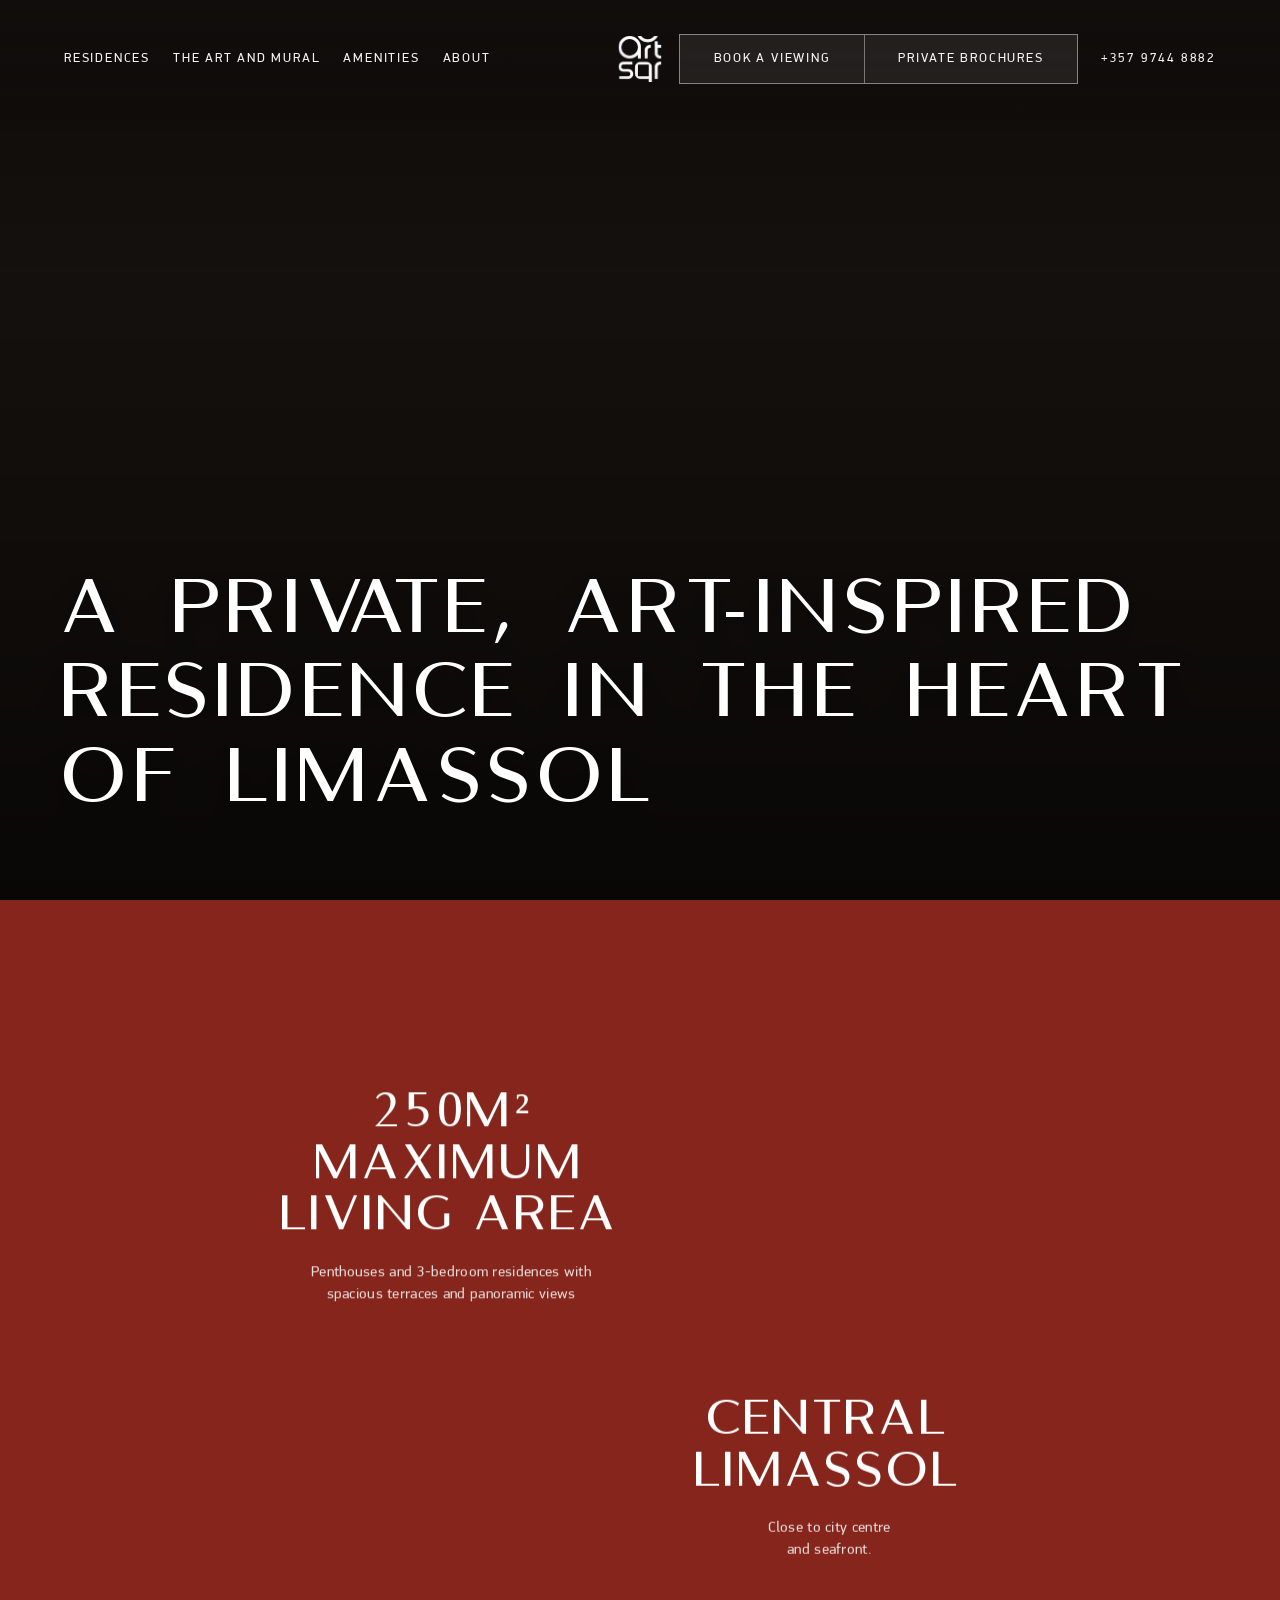
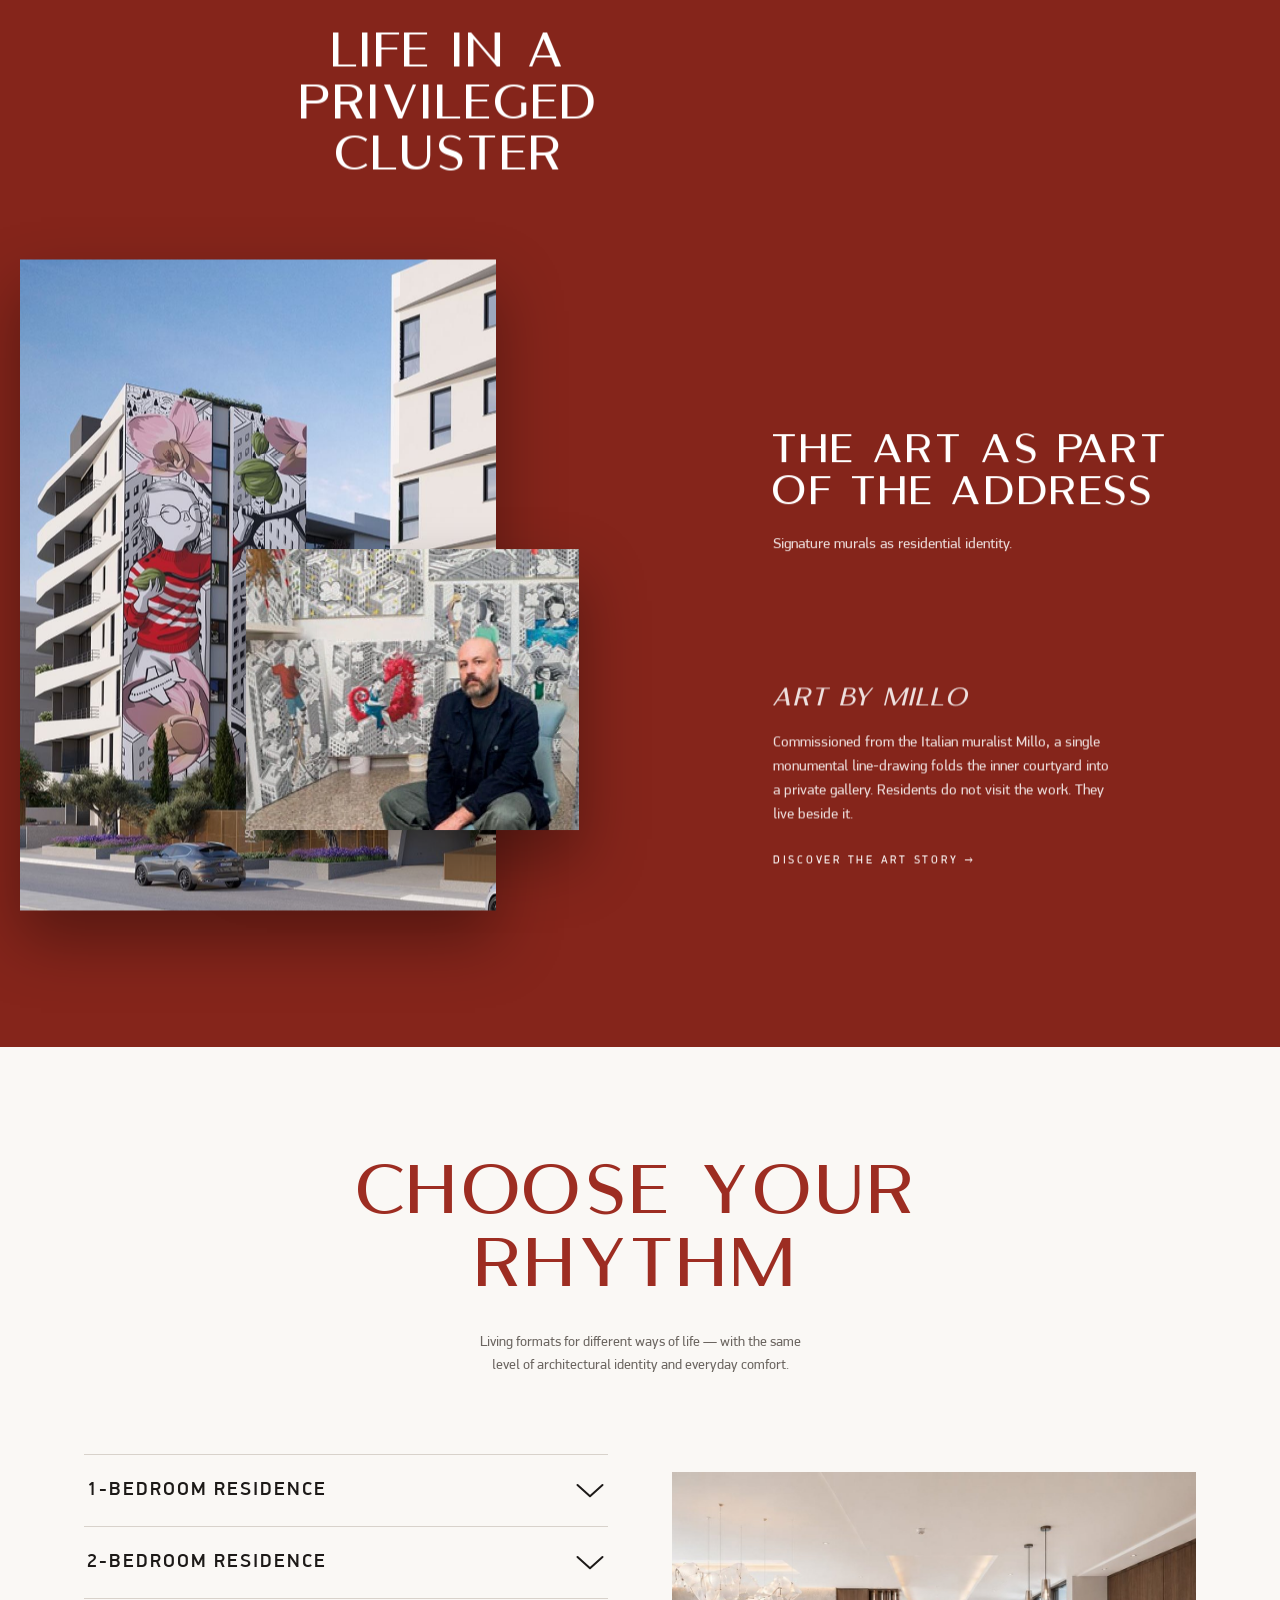
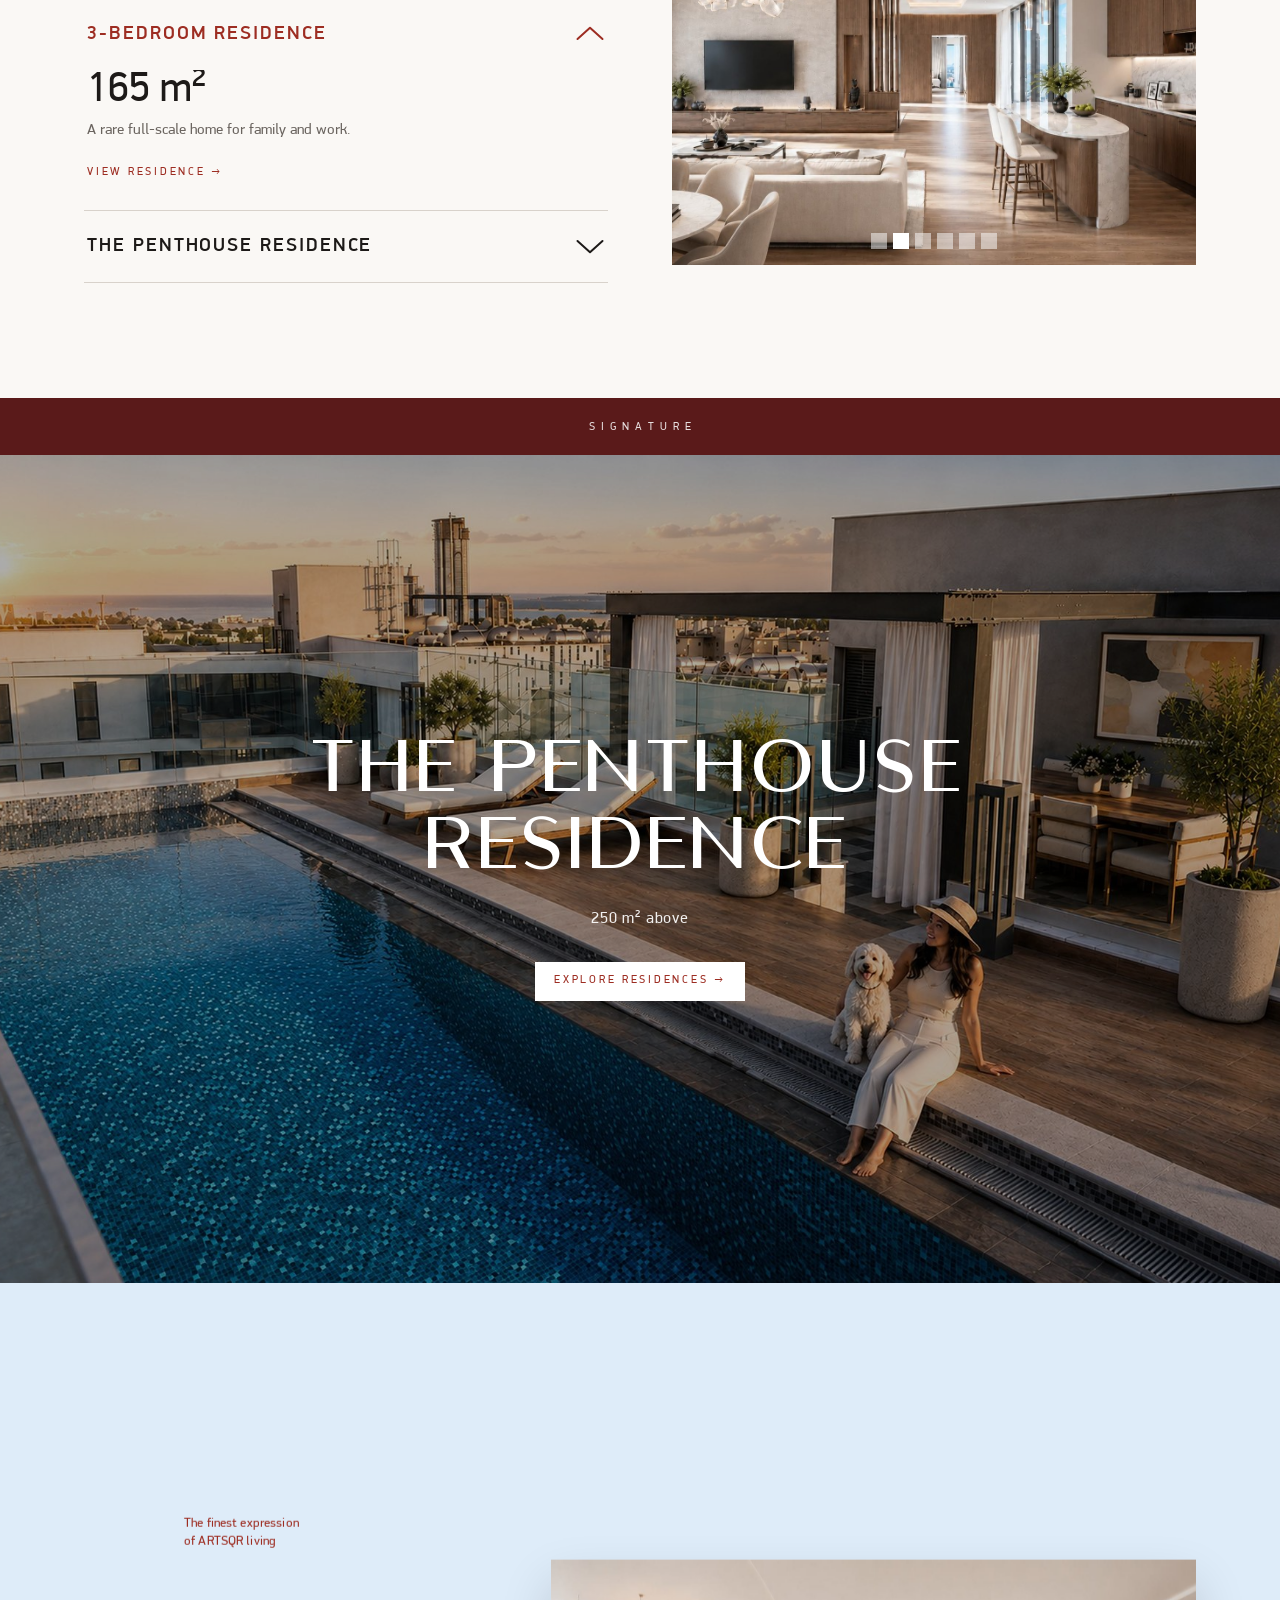
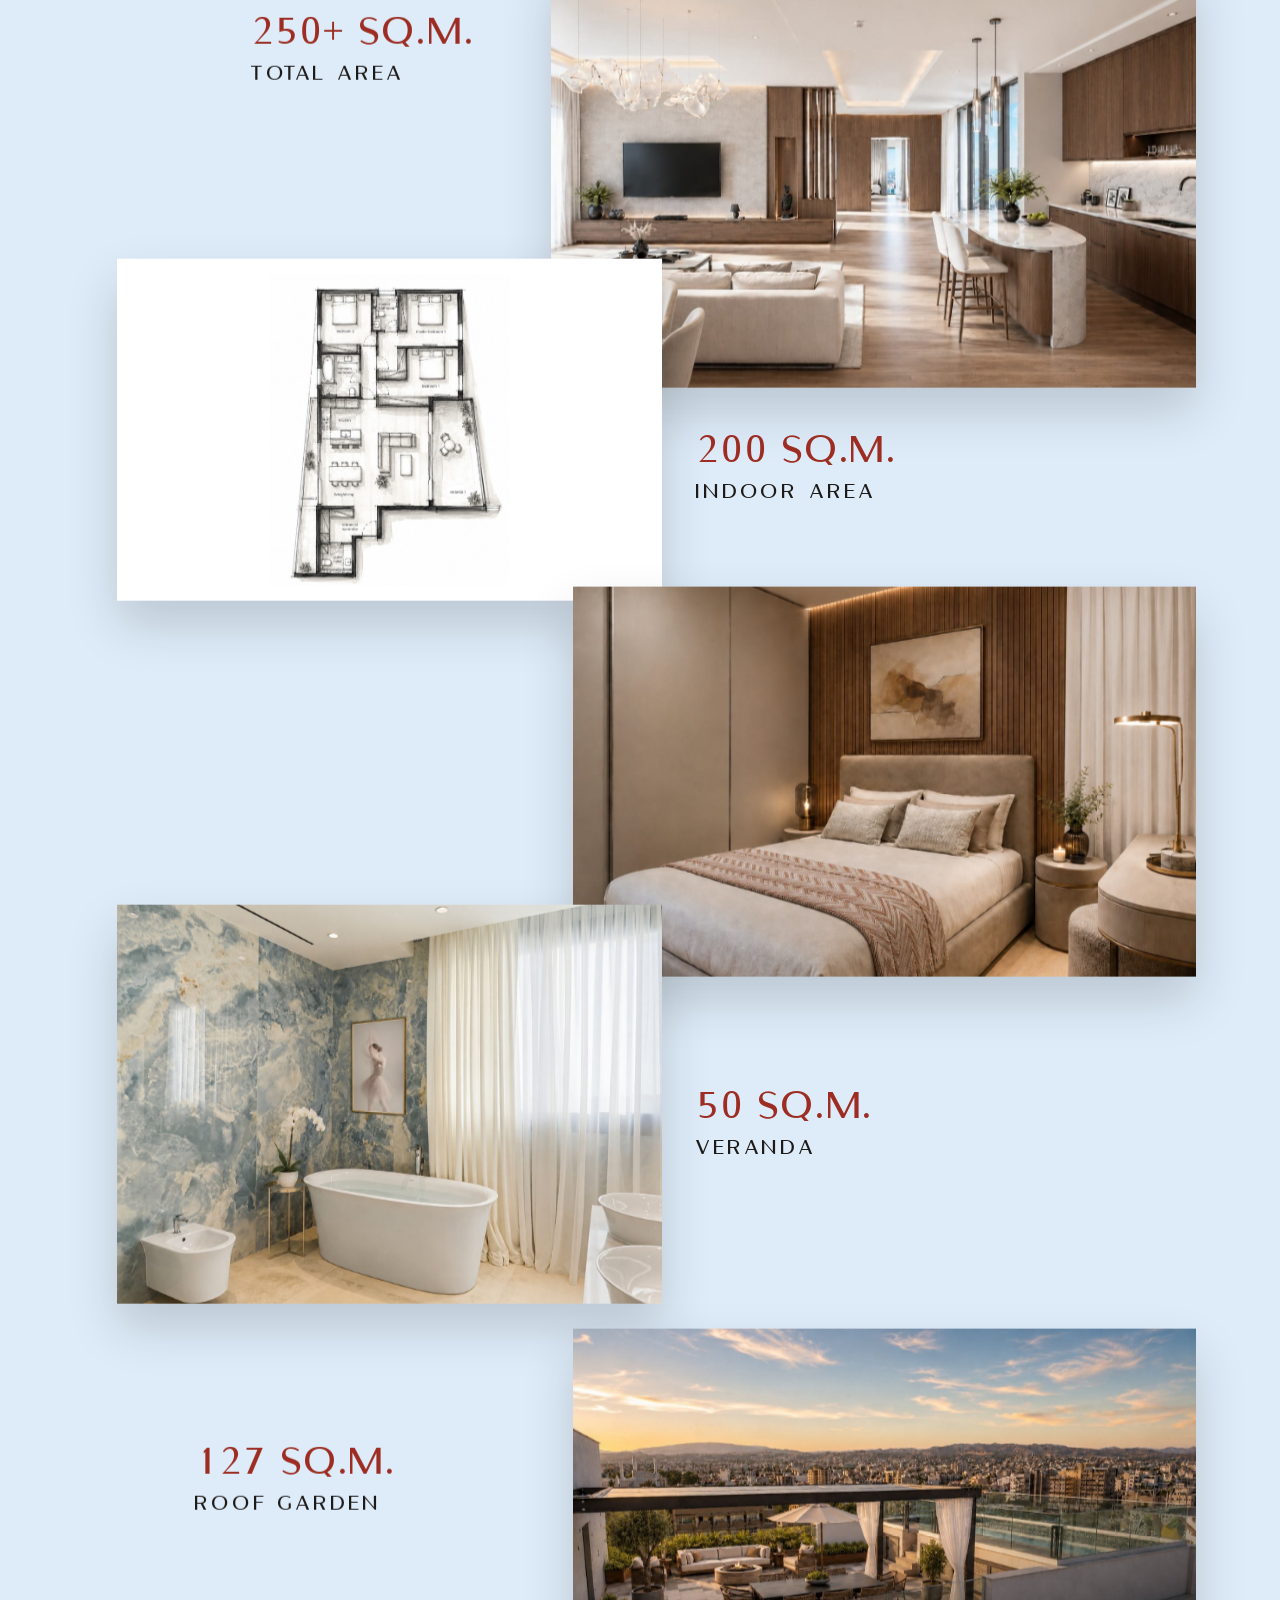
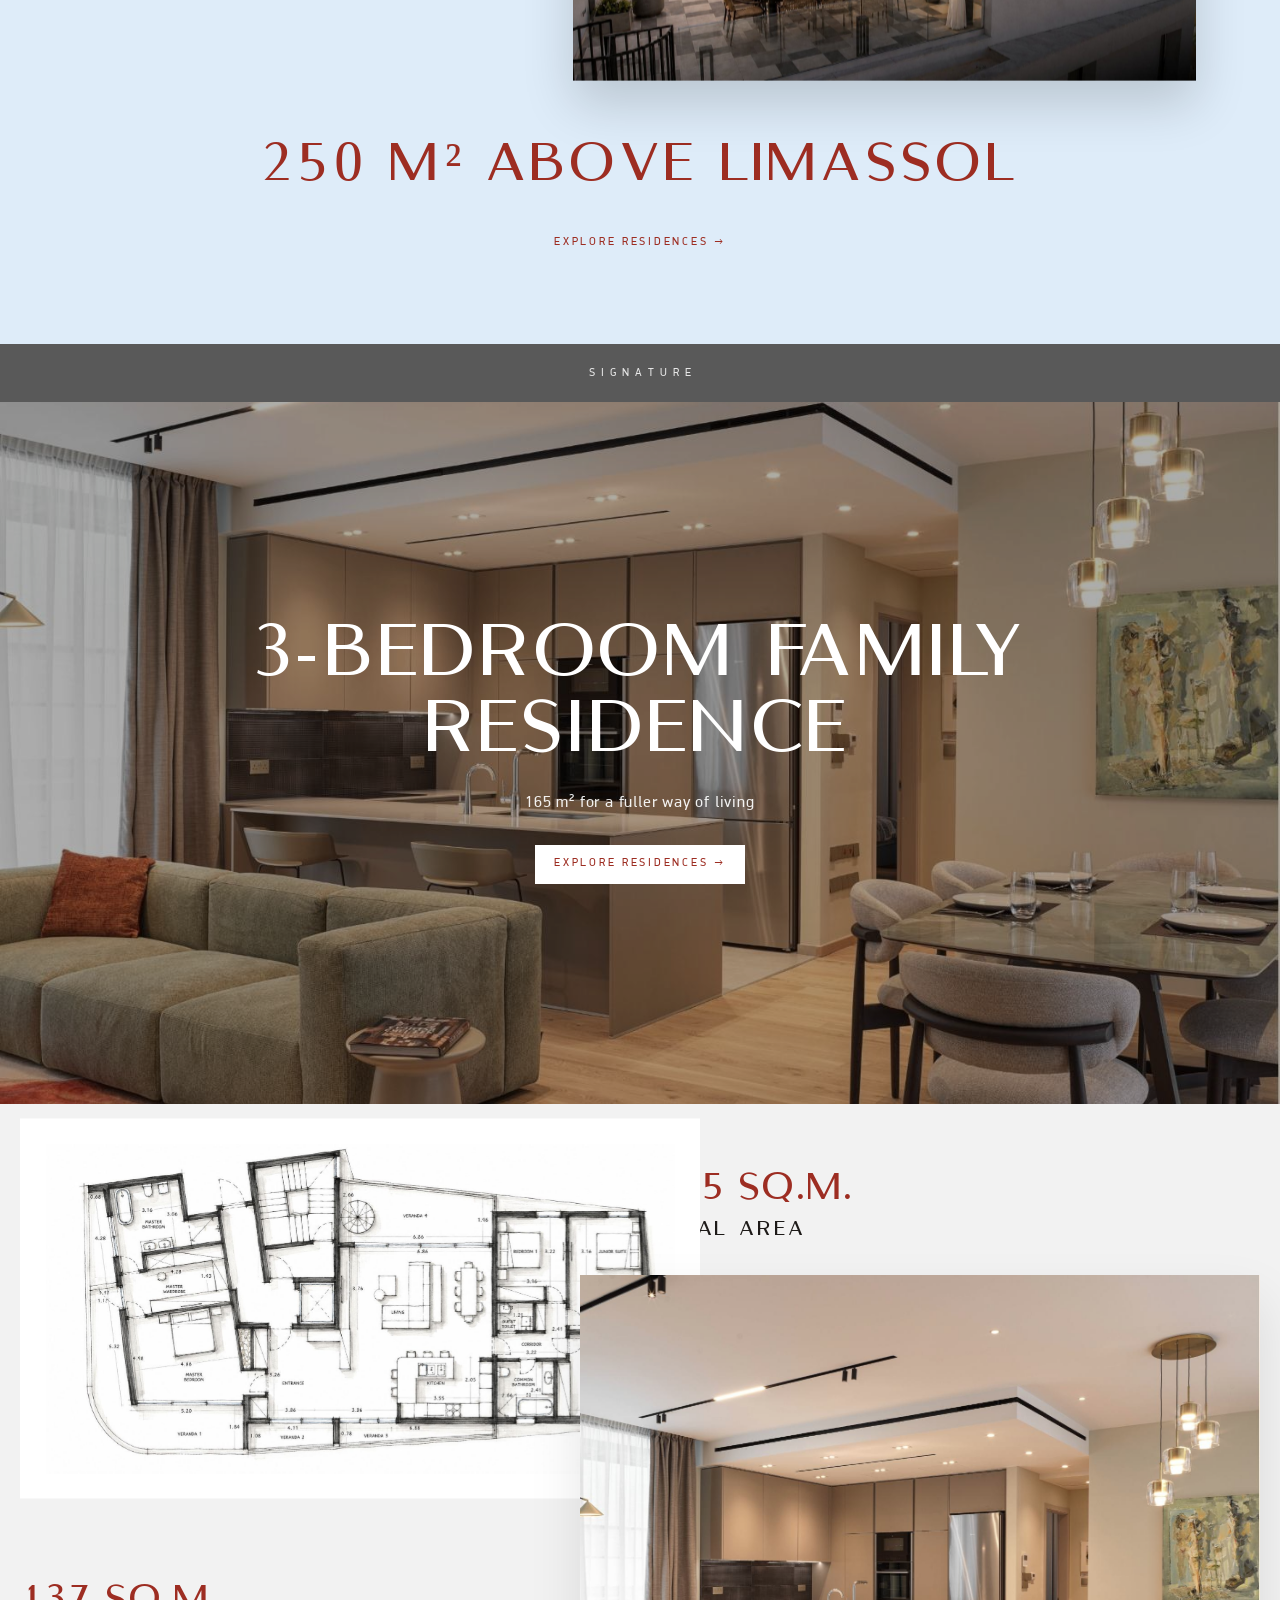
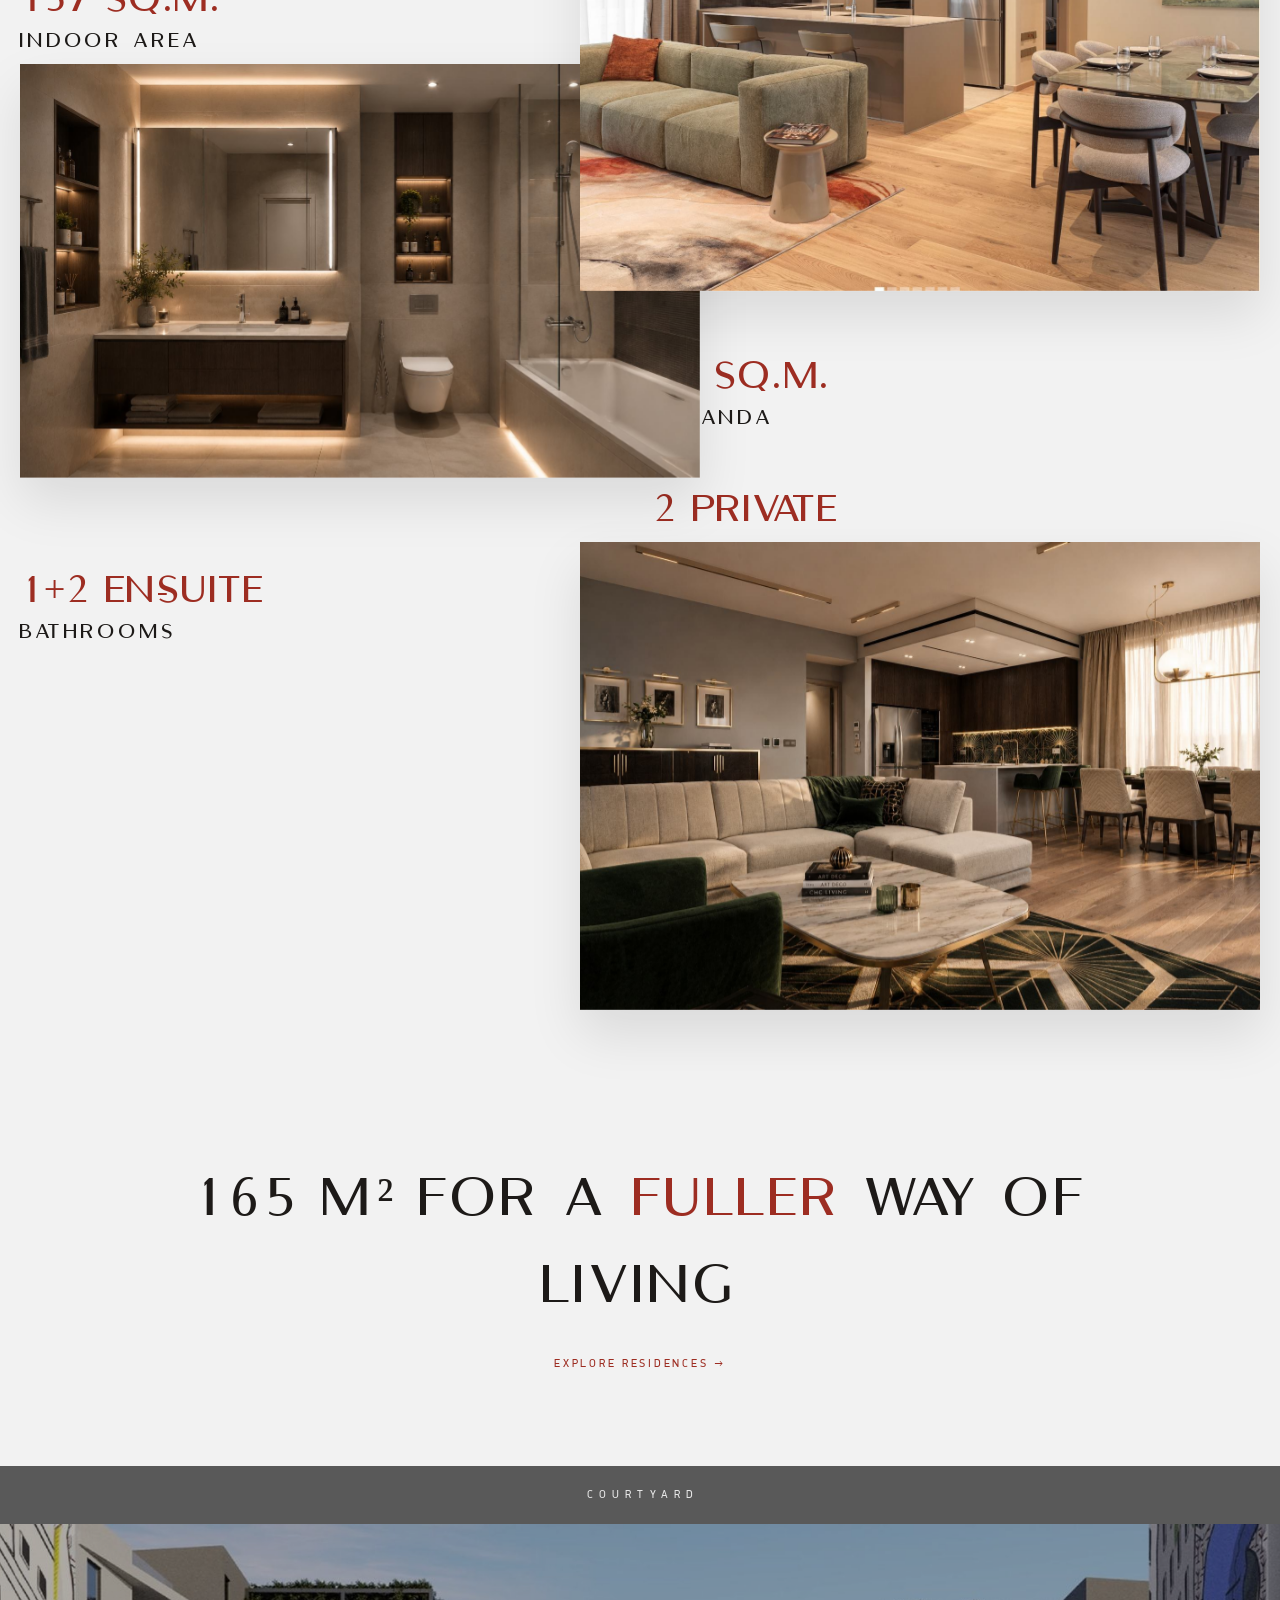
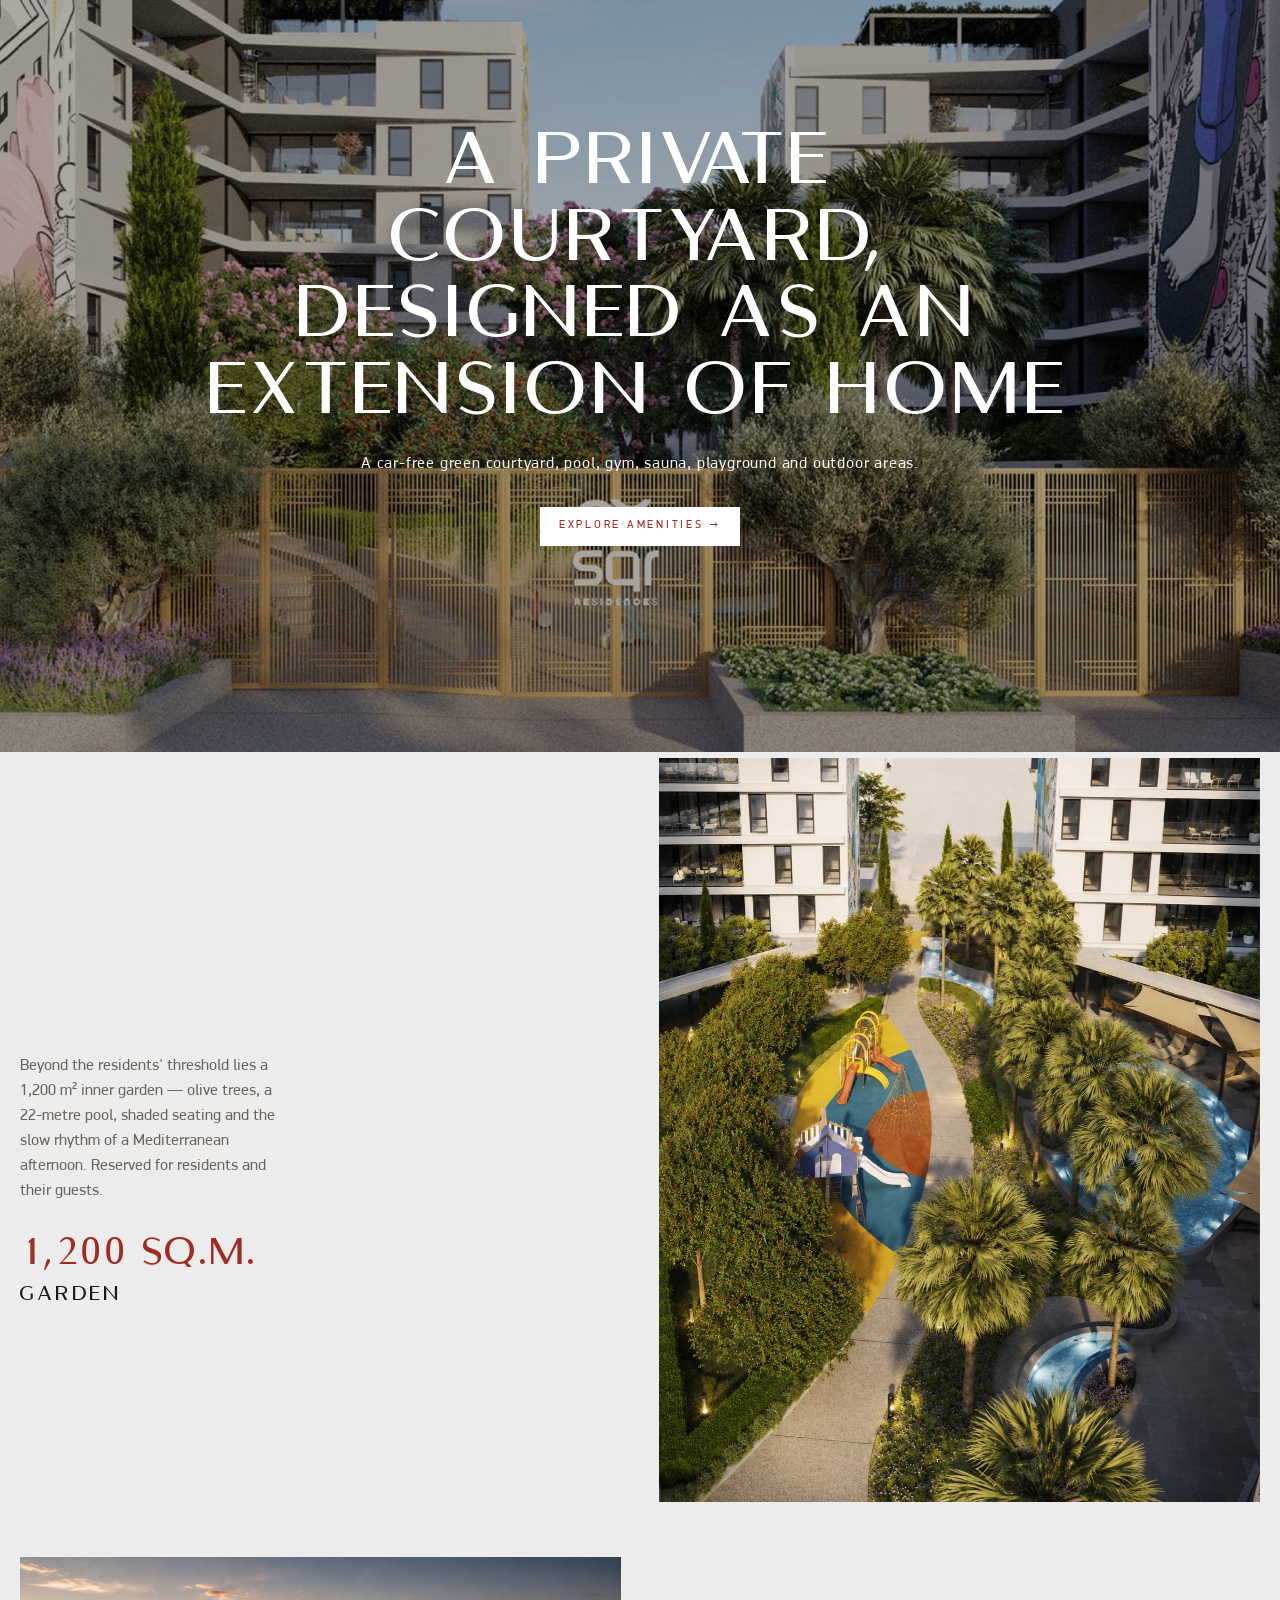
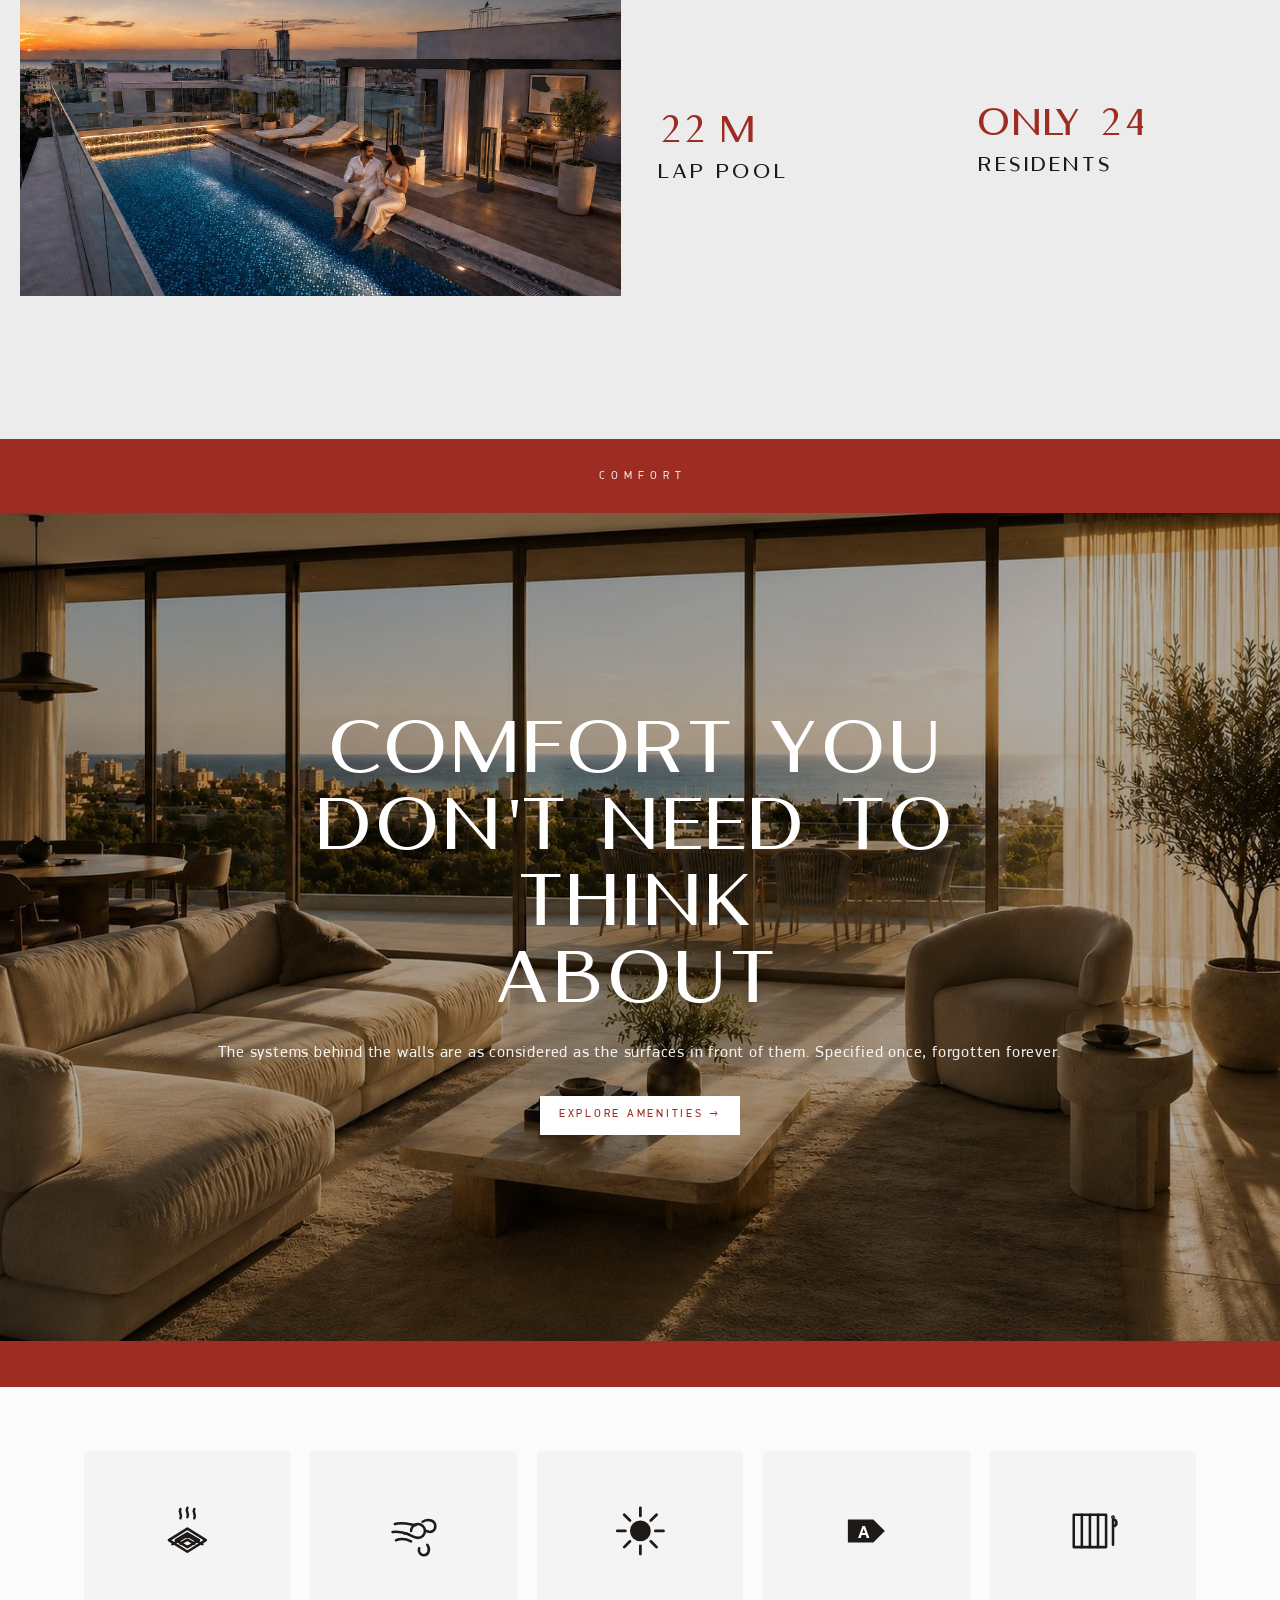
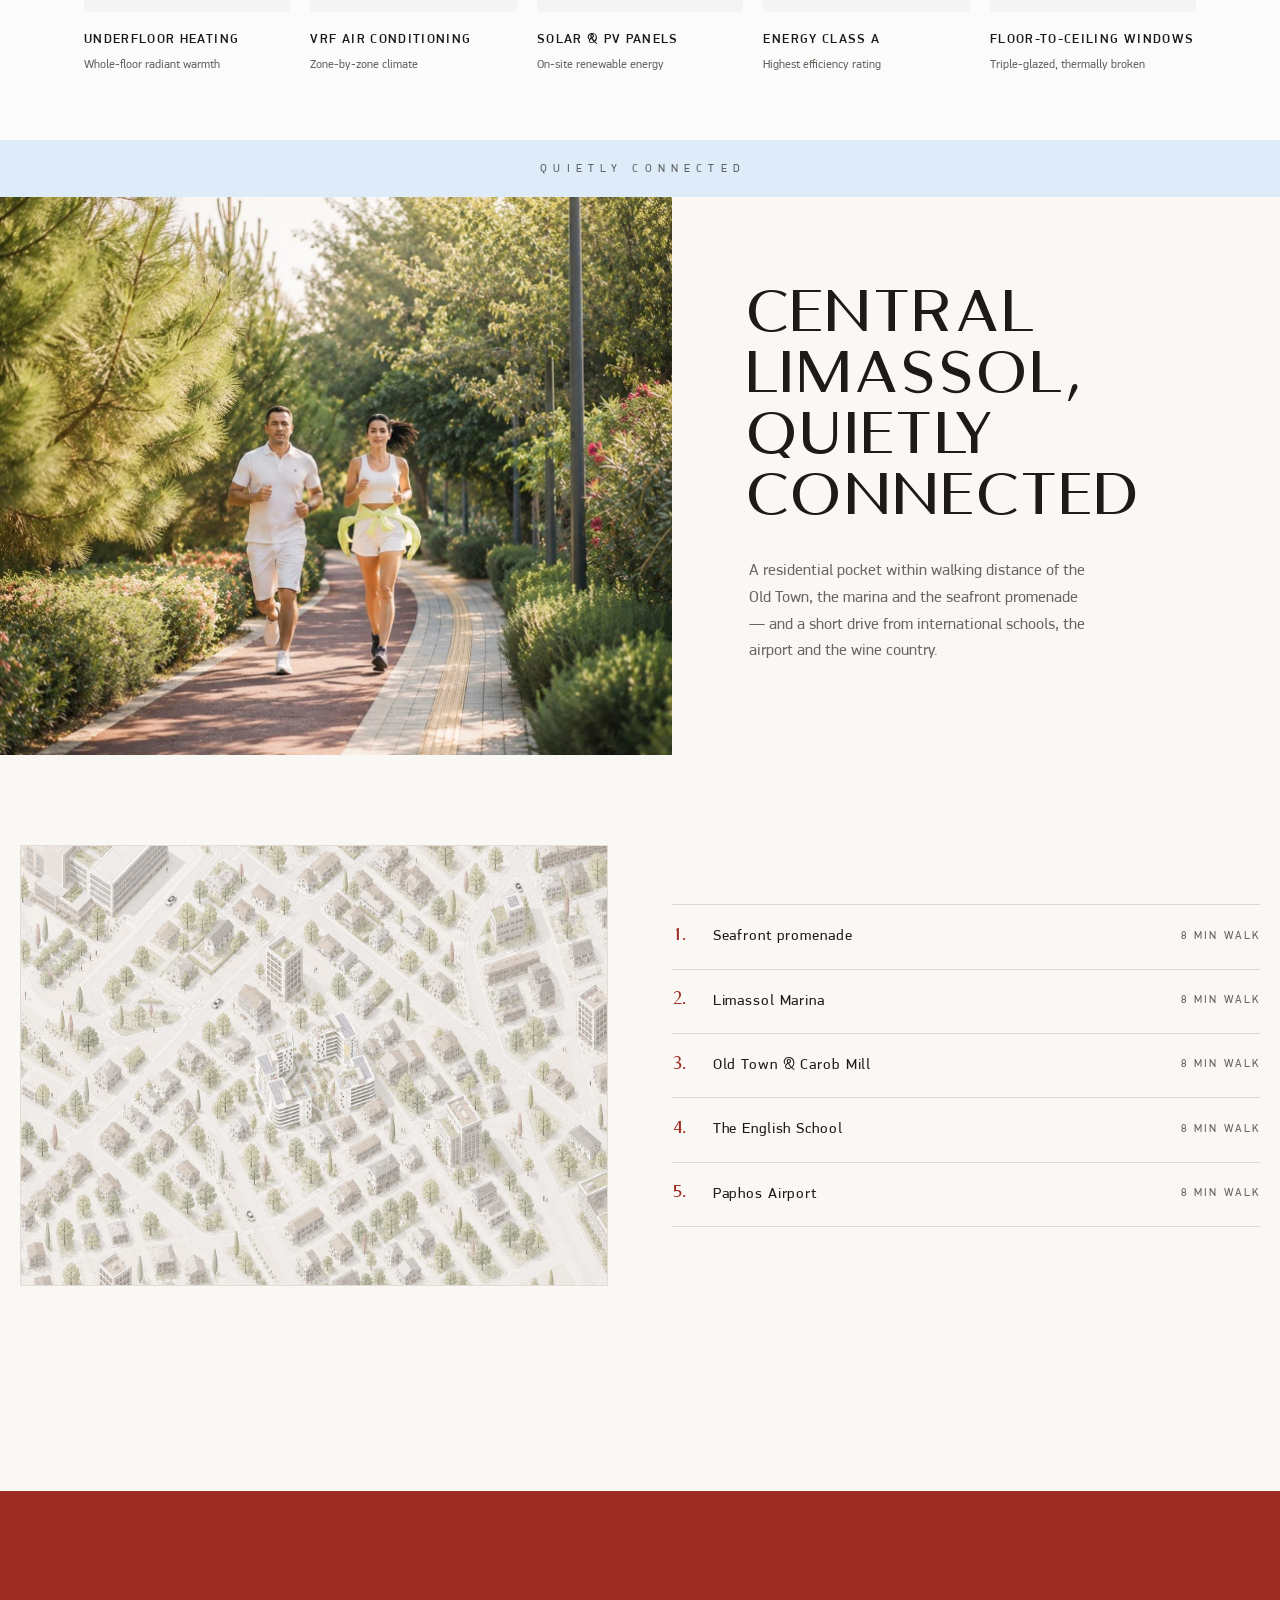
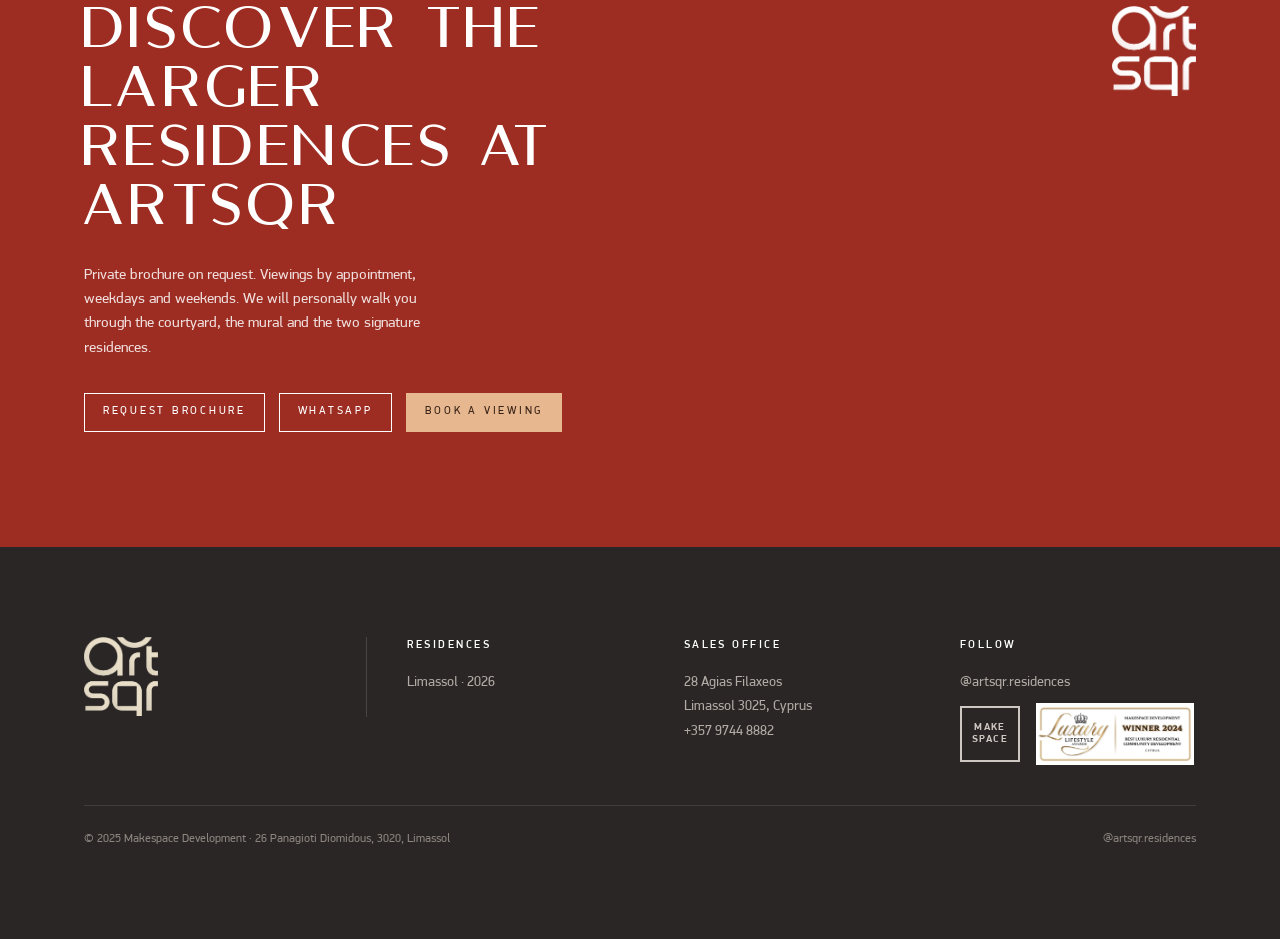
==== index.html @ 55f4cae5 "Penthouse 'finest expression' section: match design layout + correct images + rise parallax - Replac" ====
<!DOCTYPE html>
<html lang="en">
<head>
<meta charset="UTF-8">
<meta name="viewport" content="width=device-width, initial-scale=1.0">
<title>ARTSQR — A private, art-inspired residence in the heart of Limassol</title>
<meta name="description" content="ARTSQR — penthouses and 3-bedroom art-inspired residences in central Limassol. Signature murals by Millo, a private courtyard, and only 24 residences.">
<link rel="preconnect" href="https://fonts.googleapis.com">
<link rel="preconnect" href="https://fonts.gstatic.com" crossorigin>
<link rel="stylesheet" href="css/style.css">
</head>
<body>

<!-- ================= HEADER ================= -->
<header class="site-header" id="header">
  <nav class="nav-left">
    <a href="residences.html">Residences</a>
    <a href="#art">The Art and Mural</a>
    <a href="#amenities">Amenities</a>
    <a href="#about">About</a>
  </nav>
  <a href="index.html" class="logo" aria-label="ARTSQR"><span class="logo-mark"></span></a>
  <div class="nav-right">
    <div class="nav-actions">
      <a href="#contact">Book a viewing</a>
      <span class="nav-actions__div"></span>
      <a href="#contact">Private brochures</a>
    </div>
    <span class="num">+357 9744 8882</span>
  </div>
  <button class="nav-toggle" id="navToggle" aria-label="Menu"><span></span><span></span><span></span></button>
</header>

<!-- ================= HERO ================= -->
<section class="hero">
  <div class="hero__bg">
    <img class="kb kb1" src="assets/img/hero.jpg" alt="ARTSQR residence at golden hour in Limassol">
    <img class="kb kb2" src="assets/img/hero.jpg" alt="" aria-hidden="true">
  </div>
  <div class="hero__title">
    <h1 class="display"><span>A private, art-inspired</span><span>residence in the heart</span><span>of Limassol</span></h1>
  </div>
</section>

<!-- ================= RED INTRO ================= -->
<section class="red">
  <div class="wrap intro">
    <div class="intro-stack">
      <div class="iblock iblock--left rise" data-rise="80">
        <h2 class="display">250m²<br>Maximum<br>Living&nbsp;Area</h2>
        <p>Penthouses and 3-bedroom residences with<br>spacious terraces and panoramic views</p>
      </div>
      <div class="iblock iblock--right rise" data-rise="96">
        <h2 class="display">Central<br>Limassol</h2>
        <p>Close to city centre<br>and seafront.</p>
      </div>
      <div class="iblock iblock--left rise" data-rise="88">
        <h2 class="display">Life in a<br>privileged<br>cluster</h2>
      </div>
    </div>

    <!-- Art by Millo -->
    <div class="art" id="art">
      <div class="art__images">
        <img class="a1 rise" data-rise="85" src="assets/img/mural-building.jpg" alt="Signature Millo mural on the ARTSQR façade">
        <img class="a2 parallax" data-speed="0.15" src="assets/img/mural-man.jpg" alt="The muralist Millo beside the artwork">
      </div>
      <div class="art__text">
        <div class="art__addr rise" data-rise="85">
          <h3 class="display">The art as part<br>of the address</h3>
          <p>Signature murals as residential identity.</p>
        </div>
        <div class="art__millo rise" data-rise="120">
          <p class="by">Art by Millo</p>
          <p>Commissioned from the Italian muralist Millo, a single monumental line-drawing folds the inner courtyard into a private gallery. Residents do not visit the work. They live beside it.</p>
          <a href="#art" class="link-arrow" style="color:#fff">Discover the art story →</a>
        </div>
      </div>
    </div>
  </div>
</section>

<!-- ================= CHOOSE YOUR RHYTHM ================= -->
<section class="section section--paper" id="residences">
  <div class="wrap">
    <div class="center-title">
      <h2 class="display">Choose your<br>rhythm</h2>
      <p>Living formats for different ways of life — with the same level of architectural identity and everyday comfort.</p>
    </div>
    <div class="rhythm">
      <div class="accordion" id="accordion">
        <div class="accordion__item">
          <button class="accordion__head">1-bedroom Residence <span class="chev"><svg viewBox="0 0 24 14" fill="none" stroke="currentColor" stroke-width="1.6" stroke-linecap="round" stroke-linejoin="round"><path d="M2 3l10 9 10-9"/></svg></span></button>
          <div class="accordion__body"><div class="accordion__inner">
            <span class="big-num">65 m²</span>
            <p>A refined city apartment for a considered single life.</p>
            <a href="residences.html" class="link-arrow">View residence →</a>
          </div></div>
        </div>
        <div class="accordion__item">
          <button class="accordion__head">2-bedroom Residence <span class="chev"><svg viewBox="0 0 24 14" fill="none" stroke="currentColor" stroke-width="1.6" stroke-linecap="round" stroke-linejoin="round"><path d="M2 3l10 9 10-9"/></svg></span></button>
          <div class="accordion__body"><div class="accordion__inner">
            <span class="big-num">110 m²</span>
            <p>Generous living for couples and small families.</p>
            <a href="residences.html" class="link-arrow">View residence →</a>
          </div></div>
        </div>
        <div class="accordion__item open">
          <button class="accordion__head">3-bedroom Residence <span class="chev"><svg viewBox="0 0 24 14" fill="none" stroke="currentColor" stroke-width="1.6" stroke-linecap="round" stroke-linejoin="round"><path d="M2 3l10 9 10-9"/></svg></span></button>
          <div class="accordion__body"><div class="accordion__inner">
            <span class="big-num">165 m²</span>
            <p>A rare full-scale home for family and work.</p>
            <a href="residences.html" class="link-arrow">View residence →</a>
          </div></div>
        </div>
        <div class="accordion__item">
          <button class="accordion__head">The Penthouse Residence <span class="chev"><svg viewBox="0 0 24 14" fill="none" stroke="currentColor" stroke-width="1.6" stroke-linecap="round" stroke-linejoin="round"><path d="M2 3l10 9 10-9"/></svg></span></button>
          <div class="accordion__body"><div class="accordion__inner">
            <span class="big-num">250 m²</span>
            <p>The finest expression of ARTSQR living, above Limassol.</p>
            <a href="residences.html" class="link-arrow">View residence →</a>
          </div></div>
        </div>
      </div>
      <div class="rhythm__media">
        <div class="rhythm-slider" data-interval="3800">
          <div class="slides">
            <img class="slide is-active" src="assets/img/rhythm-kitchen.jpg" alt="ARTSQR residence kitchen">
            <img class="slide" src="assets/img/penthouse-living.jpg" alt="" loading="lazy">
            <img class="slide" src="assets/img/comfort-living.jpg" alt="" loading="lazy">
            <img class="slide" src="assets/img/family-indoor.jpg" alt="" loading="lazy">
            <img class="slide" src="assets/img/penthouse-bedroom.jpg" alt="" loading="lazy">
            <img class="slide" src="assets/img/family-living.jpg" alt="" loading="lazy">
          </div>
          <div class="dots" aria-label="Change image">
            <button class="dot is-active" type="button" aria-label="Image 1"></button>
            <button class="dot" type="button" aria-label="Image 2"></button>
            <button class="dot" type="button" aria-label="Image 3"></button>
            <button class="dot" type="button" aria-label="Image 4"></button>
            <button class="dot" type="button" aria-label="Image 5"></button>
            <button class="dot" type="button" aria-label="Image 6"></button>
          </div>
        </div>
      </div>
    </div>
  </div>
</section>

<!-- ================= PENTHOUSE SIGNATURE ================= -->
<div class="band band--signature"><span class="label">Signature</span></div>
<section class="feature feature--large">
  <img src="assets/img/penthouse-pool.jpg" alt="The Penthouse Residence rooftop pool">
  <div class="feature__inner">
    <h2 class="display">The Penthouse<br>Residence</h2>
    <p class="sub">250 m² above</p>
    <a href="residences.html" class="btn btn--white"><span>Explore residences →</span></a>
  </div>
</section>

<!-- ================= PENTHOUSE STATS ================= -->
<section class="stats">
  <div class="wrap pc-wrap">
    <div class="pcollage">
      <p class="pc-finest rise" data-rise="80">The finest expression<br>of ARTSQR living</p>
      <div class="pc-stat pc-total rise" data-rise="80"><span class="stat-num">250+ sq.m.</span><div class="stat-label">Total area</div></div>
      <figure class="pc-img pc-living rise" data-rise="105"><img src="assets/img/penthouse-living.jpg" alt="Penthouse living area"></figure>
      <figure class="pc-img pc-plan rise" data-rise="80"><img src="assets/img/penthouse-plan.jpg" alt="Penthouse floor plan"></figure>
      <div class="pc-stat pc-indoor rise" data-rise="105"><span class="stat-num">200 sq.m.</span><div class="stat-label">Indoor area</div></div>
      <figure class="pc-img pc-bed rise" data-rise="105"><img src="assets/img/penthouse-bedroom.jpg" alt="Penthouse bedroom"></figure>
      <figure class="pc-img pc-bath rise" data-rise="80"><img src="assets/img/penthouse-bath.jpg" alt="Penthouse bathroom"></figure>
      <div class="pc-stat pc-veranda rise" data-rise="105"><span class="stat-num">50 sq.m.</span><div class="stat-label">Veranda</div></div>
      <div class="pc-stat pc-roofg rise" data-rise="80"><span class="stat-num">127 sq.m.</span><div class="stat-label">Roof garden</div></div>
      <figure class="pc-img pc-roof rise" data-rise="105"><img src="assets/img/penthouse-roof.jpg" alt="Penthouse roof terrace"></figure>
    </div>
  </div>
  <div class="wrap stats-cta stats-cta--red">
    <h3>250 m² above Limassol</h3>
    <a href="residences.html" class="link-arrow" style="margin-top:1.4rem">Explore residences →</a>
  </div>
</section>

<!-- ================= 3-BED FAMILY SIGNATURE ================= -->
<div class="band band--grey"><span class="label">Signature</span></div>
<section class="feature">
  <img src="assets/img/family-living.jpg" alt="The 3-bedroom Family Residence">
  <div class="feature__inner">
    <h2 class="display">3-Bedroom Family<br>Residence</h2>
    <p class="sub">165 m² for a fuller way of living</p>
    <a href="residences.html" class="btn btn--white"><span>Explore residences →</span></a>
  </div>
</section>

<!-- ================= FAMILY STATS ================= -->
<section class="stats stats--grey">
  <div class="wrap collage">
    <div class="col col--left">
      <figure class="cell-img plan parallax" data-speed="0.11"><img src="assets/img/family-plan.jpg" alt="3-bedroom residence floor plan"></figure>
      <div class="cell-text stat parallax" data-speed="0.06"><span class="stat-num">137 sq.m.</span><div class="stat-label">Indoor area</div></div>
      <figure class="cell-img parallax" data-speed="0.20"><img src="assets/img/family-bedroom.jpg" alt="Family residence bedroom"></figure>
      <div class="cell-text stat parallax" data-speed="0.06"><span class="stat-num">1+2 en-suite</span><div class="stat-label">Bathrooms</div></div>
    </div>
    <div class="col col--right">
      <div class="cell-text stat parallax" data-speed="0.06"><span class="stat-num">165 sq.m.</span><div class="stat-label">Total area</div></div>
      <figure class="cell-img parallax" data-speed="0.08"><img src="assets/img/family-living.jpg" alt="Family residence living area"></figure>
      <div class="cell-text stat parallax" data-speed="0.06"><span class="stat-num">28 sq.m.</span><div class="stat-label">Veranda</div></div>
      <div class="cell-text stat parallax" data-speed="0.06"><span class="stat-num">2 private</span><div class="stat-label">Parking</div></div>
      <figure class="cell-img parallax" data-speed="0.16"><img src="assets/img/family-bath.jpg" alt="Family residence bathroom"></figure>
    </div>
  </div>
  <div class="wrap stats-cta">
    <h3>165 m² for a <em>fuller</em> way of living</h3>
    <a href="residences.html" class="link-arrow" style="margin-top:1.4rem">Explore residences →</a>
  </div>
</section>

<!-- ================= COURTYARD SIGNATURE ================= -->
<div class="band band--grey" id="amenities"><span class="label">Courtyard</span></div>
<section class="feature feature--large">
  <img src="assets/img/courtyard.jpg" alt="The private ARTSQR courtyard">
  <div class="feature__inner">
    <h2 class="display">A private courtyard,<br>designed as an<br>extension of home</h2>
    <p class="sub">A car-free green courtyard, pool, gym, sauna, playground and outdoor areas.</p>
    <a href="#amenities" class="btn btn--white"><span>Explore amenities →</span></a>
  </div>
</section>

<!-- ================= GARDEN STATS ================= -->
<section class="stats stats--garden">
  <div class="wrap stat-cols" style="padding-top:clamp(50px,7vw,100px)">
    <div class="c1-6 parallax" data-speed="0.05" style="align-self:center">
      <p style="color:var(--muted);font-size:.98rem;max-width:34ch">Beyond the residents' threshold lies a 1,200&nbsp;m² inner garden — olive trees, a 22-metre pool, shaded seating and the slow rhythm of a Mediterranean afternoon. Reserved for residents and their guests.</p>
      <div style="margin-top:2rem"><span class="stat-num">1,200 sq.m.</span><div class="stat-label">Garden</div></div>
    </div>
    <figure class="stat-img c1-6 parallax" data-speed="0.16"><img src="assets/img/garden-aerial.jpg" alt="Aerial view of the ARTSQR garden"></figure>
    <figure class="stat-img c1-6 parallax" data-speed="0.10"><img src="assets/img/garden-pool.jpg" alt="The ARTSQR lap pool at dusk"></figure>
    <div class="c1-3 parallax" data-speed="0.06" style="align-self:center"><span class="stat-num">22 m</span><div class="stat-label">Lap pool</div></div>
    <div class="c1-3 parallax" data-speed="0.07" style="align-self:center"><span class="stat-num">Only 24</span><div class="stat-label">Residents</div></div>
  </div>
</section>

<!-- ================= COMFORT SIGNATURE ================= -->
<div class="band band--comfort"><span class="label">Comfort</span></div>
<section class="feature feature--large">
  <img src="assets/img/comfort-living.jpg" alt="A light-filled ARTSQR interior with sea view">
  <div class="feature__inner">
    <h2 class="display">Comfort you<br>don't need to think<br>about</h2>
    <p class="sub">The systems behind the walls are as considered as the surfaces in front of them. Specified once, forgotten forever.</p>
    <a href="#amenities" class="btn btn--white"><span>Explore amenities →</span></a>
  </div>
</section>
<!-- burgundy panel directly under the comfort image -->
<div class="comfort-strip"></div>

<!-- ================= COMFORT FEATURES ================= -->
<section class="features">
  <div class="wrap">
    <div class="features-grid">
      <div class="feat">
        <div class="feat-box">
          <svg class="ico" viewBox="0 0 64 64" fill="none" stroke="#1d1a18" stroke-width="2.2" stroke-linecap="round" stroke-linejoin="round">
            <path d="M26 13c-2 3 2 5 0 8M32 12c-2 3 2 5 0 8M38 13c-2 3 2 5 0 8"/>
            <path d="M16 40 32 30l16 10-16 10z"/>
            <path d="M22 40l10-6 10 6-10 6zM26 43l6-3.5 6 3.5M19 43.5 32 36l13 7.5"/>
          </svg>
        </div>
        <h4>Underfloor heating</h4><p>Whole-floor radiant warmth</p>
      </div>
      <div class="feat">
        <div class="feat-box">
          <svg class="ico" viewBox="0 0 64 64" fill="none" stroke="#1d1a18" stroke-width="2.2" stroke-linecap="round" stroke-linejoin="round">
            <path d="M30 32a6 6 0 1 1 6 6c-5 0-7-4-12-4"/>
            <path d="M40 24c5-3 11-1 11 4 0 4-4 6-8 4M44 44c3 4 1 9-3 9-3 0-5-3-4-6"/>
            <path d="M16 26c6-2 12 0 18 1M14 33c5-1 9 0 14 2M17 40c5-2 9-1 13 1"/>
          </svg>
        </div>
        <h4>VRF air conditioning</h4><p>Zone-by-zone climate</p>
      </div>
      <div class="feat">
        <div class="feat-box">
          <svg class="ico" viewBox="0 0 64 64" fill="none" stroke="#1d1a18" stroke-width="2.4" stroke-linecap="round">
            <circle cx="32" cy="32" r="9" fill="#1d1a18" stroke="none"/>
            <path d="M32 12v7M32 45v7M12 32h7M45 32h7M18 18l5 5M41 41l5 5M46 18l-5 5M23 41l-5 5"/>
          </svg>
        </div>
        <h4>Solar &amp; PV panels</h4><p>On-site renewable energy</p>
      </div>
      <div class="feat">
        <div class="feat-box">
          <svg class="ico" viewBox="0 0 64 64">
            <path d="M16 22h22l10 10-10 10H16z" fill="#1d1a18"/>
            <text x="25" y="38" font-family="'PF DIN',sans-serif" font-size="16" font-weight="700" fill="#fff">A</text>
          </svg>
        </div>
        <h4>Energy Class A</h4><p>Highest efficiency rating</p>
      </div>
      <div class="feat">
        <div class="feat-box">
          <svg class="ico" viewBox="0 0 64 64" fill="none" stroke="#1d1a18" stroke-width="2.2" stroke-linecap="round" stroke-linejoin="round">
            <rect x="15" y="18" width="28" height="28"/>
            <path d="M22 18v28M29 18v28M36 18v28"/>
            <path d="M49 22v22M49 22c2 0 3 1 3 3s-1 3-3 3"/>
            <circle cx="49" cy="20" r="0.6" fill="#1d1a18"/>
          </svg>
        </div>
        <h4>Floor-to-ceiling windows</h4><p>Triple-glazed, thermally broken</p>
      </div>
    </div>
  </div>
</section>

<!-- ================= QUIETLY CONNECTED ================= -->
<div class="band band--quiet" id="about"><span class="label">Quietly connected</span></div>
<section class="connect">
  <div class="connect__media"><img src="assets/img/joggers.jpg" alt="Residents jogging near the ARTSQR neighbourhood in Limassol"></div>
  <div class="connect__text">
    <h2 class="display">Central<br>Limassol,<br>quietly<br>connected</h2>
    <p>A residential pocket within walking distance of the Old Town, the marina and the seafront promenade — and a short drive from international schools, the airport and the wine country.</p>
  </div>
</section>

<section class="section section--paper" style="padding-top:0">
  <div class="wrap connect-map">
    <div class="map"><img src="assets/img/map.jpg" alt="Map of the ARTSQR neighbourhood in Limassol"></div>
    <ol class="places">
      <li><span class="n">1.</span><span class="name">Seafront promenade</span><span class="time">8 min walk</span></li>
      <li><span class="n">2.</span><span class="name">Limassol Marina</span><span class="time">8 min walk</span></li>
      <li><span class="n">3.</span><span class="name">Old Town &amp; Carob Mill</span><span class="time">8 min walk</span></li>
      <li><span class="n">4.</span><span class="name">The English School</span><span class="time">8 min walk</span></li>
      <li><span class="n">5.</span><span class="name">Paphos Airport</span><span class="time">8 min walk</span></li>
    </ol>
  </div>
</section>

<!-- ================= FINAL CTA ================= -->
<section class="cta" id="contact">
  <div class="wrap cta-grid">
    <div>
      <h2 class="display">Discover the larger residences at ARTSQR</h2>
      <p>Private brochure on request. Viewings by appointment, weekdays and weekends. We will personally walk you through the courtyard, the mural and the two signature residences.</p>
      <div class="cta-actions">
        <a href="#contact" class="btn btn--ghost-light"><span>Request brochure</span></a>
        <a href="#contact" class="btn btn--ghost-light"><span>WhatsApp</span></a>
        <a href="#contact" class="btn btn--solid">Book a viewing</a>
      </div>
    </div>
    <div class="logo-corner" aria-label="ARTSQR"><span class="logo-mark"></span></div>
  </div>
</section>

<!-- ================= FOOTER ================= -->
<footer class="footer">
  <div class="wrap">
    <div class="footer-grid">
      <div class="flogo" aria-label="ARTSQR"><span class="logo-mark"></span></div>
      <div>
        <h5>Residences</h5>
        <p>Limassol · 2026</p>
      </div>
      <div>
        <h5>Sales office</h5>
        <p>28 Agias Filaxeos<br>Limassol 3025, Cyprus</p>
        <p>+357 9744 8882</p>
      </div>
      <div>
        <h5>Follow</h5>
        <p><a href="#">@artsqr.residences</a></p>
        <div class="footer-badges">
          <div class="makespace">MAKE<br>SPACE</div>
          <img src="assets/img/badge.png" alt="Luxury Lifestyle Award — Winner 2024">
        </div>
      </div>
    </div>
    <div class="footer-bottom">
      <span>© 2025 Makespace Development · 26 Panagioti Diomidous, 3020, Limassol</span>
      <span>@artsqr.residences</span>
    </div>
  </div>
</footer>

<script src="js/main.js"></script>
</body>
</html>
---- css/style.css ----
/* ===========================================================
   ARTSQR — Art-inspired residences, Limassol
   Design system
   =========================================================== */

/* Logo face only — Bellet & PF DIN are licensed and loaded locally below */
@import url('https://fonts.googleapis.com/css2?family=Comfortaa:wght@400;500;700&display=swap');

/* ---- Display face: BelletRegular ---- */
@font-face{
  font-family:'Bellet';
  src:url('../assets/fonts/Bellet-Regular.woff2') format('woff2'),
      url('../assets/fonts/Bellet-Regular.ttf')   format('truetype');
  font-weight:400;font-style:normal;font-display:swap;
}

/* ---- Text face: PF DIN (PF Din Display Pro) ---- */
@font-face{
  font-family:'PF DIN';
  src:url('../assets/fonts/PFDin-Light.woff2') format('woff2'),
      url('../assets/fonts/PFDin-Light.ttf')   format('truetype');
  font-weight:300;font-style:normal;font-display:swap;
}
@font-face{
  font-family:'PF DIN';
  src:url('../assets/fonts/PFDin-Regular.woff2') format('woff2'),
      url('../assets/fonts/PFDin-Regular.ttf')   format('truetype');
  font-weight:400;font-style:normal;font-display:swap;
}
@font-face{
  font-family:'PF DIN';
  src:url('../assets/fonts/PFDin-Medium.woff2') format('woff2'),
      url('../assets/fonts/PFDin-Medium.ttf')   format('truetype');
  font-weight:500 600;font-style:normal;font-display:swap;
}
@font-face{
  font-family:'PF DIN';
  src:url('../assets/fonts/PFDin-Bold.woff2') format('woff2'),
      url('../assets/fonts/PFDin-Bold.ttf')   format('truetype');
  font-weight:700;font-style:normal;font-display:swap;
}

:root{
  --red:        #9d2d22;
  --red-intro:  #85251b;
  --red-deep:   #85251b;
  --burgundy:   #5a1a1a;
  --band-grey:  #595959;
  --red-dark:   #6e1f17;
  --charcoal:   #2a2626;
  --cream:      #f2f2f2;
  --paper:      #faf8f5;
  --blue-band:  #deecf9;
  --grey-stat:  #f2f2f2;
  --grey-garden:#ececec;
  --peach:      #e7b78f;
  --ink:        #1d1a18;
  --muted:      #6b6560;
  --line:       rgba(255,255,255,.35);

  --serif: 'Bellet', 'Cormorant Garamond', Georgia, serif;
  --sans:  'PF DIN', 'PFDinTextPro', 'Jost', 'Helvetica Neue', Arial, sans-serif;
  --logo:  'Comfortaa', var(--sans);

  --wrap: 1240px;
  --pad: clamp(20px, 5vw, 90px);
}

*{box-sizing:border-box;margin:0;padding:0}
html{scroll-behavior:smooth}
body{
  font-family:var(--sans);
  color:var(--ink);
  background:var(--cream);
  line-height:1.6;
  -webkit-font-smoothing:antialiased;
  overflow-x:hidden;
}
img{display:block;max-width:100%;height:auto}
a{color:inherit;text-decoration:none}

.wrap{max-width:var(--wrap);margin:0 auto;padding-inline:var(--pad)}

/* ---------- Typographic helpers ---------- */
.display{
  font-family:var(--serif);
  font-weight:400;
  line-height:1.02;
  letter-spacing:.04em;
  text-transform:uppercase;
}
.eyebrow{
  font-family:var(--sans);
  font-weight:400;
  letter-spacing:.42em;
  text-transform:uppercase;
  font-size:.72rem;
}
.label{
  font-family:var(--sans);
  font-weight:400;
  letter-spacing:.28em;
  text-transform:uppercase;
  font-size:.7rem;
}
.stat-num{
  font-family:var(--serif);
  color:var(--red);
  font-weight:500;
  letter-spacing:.02em;
  font-size:clamp(1.8rem,3vw,2.4rem);
  line-height:1;
}
.stat-label{
  font-family:var(--serif);
  font-weight:500;
  letter-spacing:.14em;
  text-transform:uppercase;
  font-size:clamp(1.1rem,1.6vw,1.35rem);
  margin-top:.3rem;
}

/* ---------- Buttons ---------- */
.btn{
  display:inline-flex;align-items:center;gap:.7em;
  font-family:var(--sans);
  letter-spacing:.26em;text-transform:uppercase;
  font-size:.66rem;font-weight:400;
  padding:.95em 1.7em;
  border:1px solid currentColor;
  background:transparent;color:inherit;cursor:pointer;
  transition:.35s ease;
}
.btn:hover{background:currentColor}
.btn:hover span{color:var(--red)}
.btn--solid{background:var(--peach);border-color:var(--peach);color:#3a2418}
.btn--solid:hover{background:#f0c6a4}
.btn--ghost-light{color:#fff}
.btn--ghost-light:hover span{color:var(--charcoal)}
/* white-filled button with burgundy text (feature "explore" buttons) */
.btn--white{background:#fff;border-color:#fff;color:var(--red)}
.btn--white span{color:var(--red)}
.btn--white:hover{background:rgba(255,255,255,.85);border-color:rgba(255,255,255,.85)}
.btn--white:hover span{color:var(--red)}
.link-arrow{
  display:inline-flex;align-items:center;gap:.6em;
  letter-spacing:.26em;text-transform:uppercase;font-size:.66rem;
  color:var(--red);transition:gap .3s ease;
}
.link-arrow:hover{gap:1.1em}

/* ===========================================================
   HEADER / NAV
   =========================================================== */
.site-header{
  position:fixed;top:0;left:0;right:0;z-index:60;
  display:flex;align-items:center;justify-content:space-between;
  padding:34px var(--pad);
  color:#fff;
  /* slightly dark panel across the top, as in the design */
  background:linear-gradient(180deg,rgba(20,16,14,.55) 0%,rgba(20,16,14,.22) 65%,rgba(20,16,14,0) 100%);
  transition:background .4s ease, padding .4s ease, color .4s ease;
}
.site-header.scrolled{
  background:rgba(42,38,38,.95);
  backdrop-filter:blur(8px);
  padding:20px var(--pad);
}
.nav-left,.nav-right{display:flex;align-items:center;gap:clamp(14px,1.8vw,34px)}
.nav-left a,.nav-right a,.nav-right .num{
  font-size:.8rem;letter-spacing:.14em;text-transform:uppercase;font-weight:400;
  white-space:nowrap;opacity:.95;transition:opacity .3s;
}
.nav-left a:hover,.nav-right a:hover{opacity:.6}
.nav-right .sep{opacity:.4}

/* see-through grey rectangle around the right-hand options (as in the design) */
.nav-actions{
  display:flex;align-items:stretch;
  border:1px solid rgba(255,255,255,.45);
  background:rgba(170,170,170,.12);
  backdrop-filter:blur(2px);
}
.nav-actions a{
  display:flex;align-items:center;
  padding:14px clamp(22px,2.6vw,46px);     /* wide box */
  opacity:.95;
}
.nav-actions a:hover{opacity:.6}
.nav-actions__div{width:1px;background:rgba(255,255,255,.4);align-self:stretch}

.logo{
  position:absolute;left:50%;transform:translateX(-50%);
  display:block;color:#fff;
}
/* The ARTSQR wordmark, replicated from the brand artwork and recoloured
   to the current text colour via CSS mask. */
.logo-mark{
  display:block;
  width:2.7em;height:2.9em;
  background-color:currentColor;
  -webkit-mask:url('../assets/img/artsqr-logo.png') center/contain no-repeat;
          mask:url('../assets/img/artsqr-logo.png') center/contain no-repeat;
}
.logo .logo-mark{font-size:1rem;width:2.7em;height:2.9em}

.nav-toggle{display:none;background:none;border:0;color:inherit;cursor:pointer}
.nav-toggle span{display:block;width:26px;height:2px;background:currentColor;margin:5px 0;transition:.3s}

/* ===========================================================
   HERO
   =========================================================== */
.hero{
  position:relative;min-height:100svh;display:flex;align-items:flex-end;
  color:#fff;overflow:hidden;
}
.hero__bg{position:absolute;inset:0;overflow:hidden;background:#15110e}
.hero__bg .kb{
  position:absolute;inset:0;
  width:100%;height:100%;object-fit:cover;
  transform-origin:78% 42%;            /* zoom into the right-hand side of the building */
  opacity:0;
  animation:heroZoom 18s ease-in-out infinite;
  will-change:transform,opacity;
}
/* Two layers run the same loop half a cycle apart and crossfade, so the image
   slowly zooms in, returns to the original wide shot, and zooms again
   seamlessly (no hard cut). */
.hero__bg .kb2{animation-delay:-9s}
@keyframes heroZoom{
  0%   {transform:scale(1.00); opacity:0}
  10%  {opacity:1}
  60%  {opacity:1}
  70%  {transform:scale(1.16); opacity:0}
  100% {transform:scale(1.16); opacity:0}
}
@media(prefers-reduced-motion:reduce){
  .hero__bg .kb1{animation:none;opacity:1}
  .hero__bg .kb2{display:none}
}
.hero__bg::after{
  content:"";position:absolute;inset:0;
  background:linear-gradient(180deg,rgba(0,0,0,.35) 0%,rgba(0,0,0,0) 30%,rgba(0,0,0,.55) 100%);
}
.hero__title{
  position:relative;z-index:2;
  padding:0 var(--pad) clamp(48px,8vh,110px);
  max-width:1100px;
}
.hero__title h1{
  font-size:clamp(2.2rem,6vw,5rem);
  font-weight:300;letter-spacing:.06em;word-spacing:.16em;line-height:1.1;
  text-shadow:0 2px 30px rgba(0,0,0,.4);
}
.hero__title h1 span{display:block;white-space:nowrap}   /* lock to three lines */

/* ===========================================================
   RED INTRO BLOCK
   =========================================================== */
.red{background:var(--red-intro);color:#fff}
.intro{padding:clamp(60px,9vw,130px) 0}

/* zig-zag stack of intro statements: left / right / left of centre */
.intro-stack{display:block;text-align:center}
.iblock{max-width:540px;margin-bottom:clamp(40px,6vw,78px)}
.iblock--left{margin-left:13%;margin-right:auto}
.iblock--right{margin-left:auto;margin-right:13%}
.iblock h2{font-size:clamp(2rem,3.8vw,3.1rem);font-weight:300;line-height:1.06}
.iblock p{font-size:.92rem;opacity:.85;margin-top:1rem;letter-spacing:.02em;line-height:1.5}

.art{
  margin-top:clamp(40px,6vw,80px);
  display:grid;grid-template-columns:repeat(12,1fr);
  gap:clamp(28px,4vw,60px);align-items:center;
}
.art__images{grid-column:1/7;position:relative}
.art__images img{display:block;box-shadow:0 30px 60px rgba(0,0,0,.35)}
.art__images .a1{width:80%;position:relative;z-index:1}
.art__images .a2{width:56%;position:relative;z-index:2;margin-top:-30%;margin-left:38%}
.art__text{grid-column:8/13}
.art__text h3{font-size:clamp(1.9rem,3.2vw,2.7rem);font-weight:300;margin:0 0 1rem}
.art__text p{opacity:.86;font-size:.95rem;max-width:42ch;margin-bottom:1.2rem}
.art__text .by{font-style:italic;font-family:var(--serif);font-size:1.6rem;letter-spacing:.04em;margin-bottom:.6rem}
.art__addr{margin-bottom:clamp(48px,7vw,96px)}

/* rise parallax — elements start lower and settle into the final layout */
.rise{will-change:transform}

/* ===========================================================
   CHOOSE YOUR RHYTHM (accordion)
   =========================================================== */
.section{padding:clamp(60px,9vw,130px) 0}
.section--paper{background:var(--paper)}
.center-title{text-align:center;margin-bottom:clamp(40px,6vw,80px)}
.center-title h2{
  font-size:clamp(2.6rem,6vw,4.4rem);color:var(--red);font-weight:300;
  line-height:1.04;
}
.center-title p{max-width:48ch;margin:1.4rem auto 0;color:var(--muted);font-size:.9rem}

.rhythm{display:grid;grid-template-columns:1fr 1fr;gap:clamp(30px,5vw,70px);align-items:center}
.accordion__item{border-top:1px solid #d8d2cb}
.accordion__item:last-child{border-bottom:1px solid #d8d2cb}
.accordion__head{
  width:100%;background:none;border:0;cursor:pointer;
  display:flex;align-items:center;justify-content:space-between;gap:1rem;
  padding:1.5rem .2rem;text-align:left;
  font-family:var(--sans);font-size:1.2rem;letter-spacing:.1em;font-weight:500;
  text-transform:uppercase;color:var(--ink);transition:color .3s;
}
.accordion__item.open .accordion__head{color:var(--red)}
.accordion__head .chev{display:flex;align-items:center;transition:transform .35s ease;color:inherit;flex:none}
.accordion__head .chev svg{width:30px;height:18px;display:block}
.accordion__item.open .chev{transform:rotate(180deg)}
.accordion__body{max-height:0;overflow:hidden;transition:max-height .45s ease}
.accordion__inner{padding:0 .2rem 1.6rem}
.accordion__inner .big-num{font-family:var(--sans);font-size:2.6rem;color:var(--ink);font-weight:400;line-height:1}
.accordion__inner p{color:var(--muted);font-size:.92rem;margin:.5rem 0 1rem}
/* auto-rotating image slider with square indicators */
.rhythm__media{position:relative}
.rhythm-slider{position:relative;padding-bottom:75%;overflow:hidden}  /* 4:3 */
.rhythm-slider .slides{position:absolute;inset:0}
.rhythm-slider .slide{
  position:absolute;inset:0;width:100%;height:100%;object-fit:cover;
  opacity:0;transition:opacity .9s ease;
}
.rhythm-slider .slide.is-active{opacity:1}
.rhythm-slider .dots{
  position:absolute;left:50%;transform:translateX(-50%);bottom:16px;z-index:3;
  display:flex;gap:6px;
}
.rhythm-slider .dot{
  width:16px;height:16px;padding:0;border:0;border-radius:0;cursor:pointer;
  background:rgba(255,255,255,.5);transition:background .3s ease;
}
.rhythm-slider .dot:hover{background:rgba(255,255,255,.78)}
.rhythm-slider .dot.is-active{background:#fff}

/* ===========================================================
   SIGNATURE banded hero
   =========================================================== */
.band{background:var(--charcoal);color:#fff;text-align:center;padding:16px}
.band .label{opacity:.85;letter-spacing:.55em;padding-left:.55em}  /* wide tracking as in the design */
.band--signature{background:var(--burgundy)}      /* penthouse signature — burgundy/red */
.band--grey{background:var(--band-grey)}            /* family signature & courtyard — grey */
.band--comfort{background:var(--red);padding:24px}  /* comfort — burgundy, larger */
.band--quiet{background:var(--blue-band);color:var(--ink)}
.band--quiet .label{opacity:.65}
.feature{
  position:relative;min-height:78vh;display:flex;align-items:center;justify-content:center;
  text-align:center;color:#fff;overflow:hidden;
}
.feature--large{min-height:92vh}                    /* courtyard / penthouse panels — larger */
.feature img{position:absolute;inset:0;width:100%;height:100%;object-fit:cover}
.feature::after{content:"";position:absolute;inset:0;background:rgba(0,0,0,.32)}
.feature__inner{position:relative;z-index:2;padding:var(--pad);max-width:1000px}
.feature__inner h2{font-size:clamp(2.4rem,6vw,4.6rem);font-weight:300;letter-spacing:.04em;line-height:1.04}
.feature__inner .sub{margin:1rem 0 1.8rem;letter-spacing:.05em;font-size:1rem;opacity:.92}

/* ===========================================================
   STATS (light blue blocks with images)
   =========================================================== */
.stats{background:var(--blue-band)}
.stats--grey{background:var(--grey-stat)}      /* family — grey/white */
.stats--garden{background:var(--grey-garden)}  /* garden — grey (3rd page) */
.stats-lead{padding:clamp(50px,7vw,100px) 0 0}
.stats-lead .small{font-family:var(--serif);font-style:italic;font-size:1.2rem;color:var(--muted)}
.stat-cols{
  display:grid;grid-template-columns:repeat(12,1fr);
  gap:clamp(24px,3vw,44px);padding:clamp(40px,6vw,80px) 0;align-items:center;
}
.stat-block .stat-num{display:block}
.stat-img{overflow:hidden;margin:0}
.stat-img img{width:100%;height:100%;object-fit:cover;display:block}
.stats-cta{text-align:center;padding-bottom:clamp(50px,7vw,100px)}
.stats-cta h3{font-size:clamp(2.2rem,4.4vw,3.4rem);font-weight:400;color:var(--ink);font-family:var(--serif);letter-spacing:.05em;text-transform:uppercase}
.stats-cta h3 em{color:var(--red);font-style:normal}
.stats-cta--red h3{color:var(--red)}
.stats-cta--red h3 em{color:var(--red)}

/* ---------- Editorial collage (penthouse / family) ---------- */
.collage{
  display:grid;grid-template-columns:1fr 1fr;
  gap:clamp(16px,2vw,34px);
  align-items:start;
  padding:clamp(50px,7vw,100px) 0 clamp(30px,4vw,60px);
}
.col{display:flex;flex-direction:column;gap:clamp(30px,4vw,64px)}
.cell-text{display:flex;flex-direction:column;justify-content:center}
.cell-text.stat .stat-num{display:block}
.lead-italic{font-family:var(--serif);font-style:italic;font-size:clamp(1.05rem,1.5vw,1.3rem);color:var(--muted);line-height:1.3}
.cell-img{overflow:hidden;margin:0;will-change:transform;position:relative;box-shadow:0 24px 50px rgba(0,0,0,.10)}
.cell-img img{width:100%;height:100%;object-fit:cover;display:block}
.cell-img.plan{background:#fff;padding:clamp(16px,2vw,30px);box-shadow:none}
.cell-img.plan img{object-fit:contain}
/* images extend toward the centre so adjacent images overlap slightly */
.col--left .cell-img{width:112%;margin-right:-12%;z-index:1}
.col--right .cell-img{width:112%;margin-left:-12%;z-index:2}

/* ---------- Penthouse "finest expression" collage (absolute, matches design) ---------- */
.pc-wrap{padding-top:clamp(50px,7vw,100px);padding-bottom:clamp(30px,4vw,64px)}
.pcollage{position:relative;width:100%;padding-bottom:171%}   /* aspect of the design */
.pcollage > *{position:absolute;margin:0}
.pc-img{overflow:hidden;box-shadow:0 24px 48px rgba(0,0,0,.16)}
.pc-img img{width:100%;height:100%;object-fit:cover;display:block}
.pc-plan{background:#fff;padding:1.4%}
.pc-plan img{object-fit:contain}
.pc-finest{color:var(--red);font-family:var(--sans);font-weight:400;
  font-size:clamp(.72rem,1.05vw,.92rem);line-height:1.35;letter-spacing:.01em;z-index:10}
.pc-stat{z-index:10}
.pc-stat .stat-num{display:block}

/* positions (left/width = % of width, top/height = % of height) */
.pc-finest {left:9%;  top:3.4%}
.pc-total  {left:15%; top:8.8%}
.pc-living {left:42%; top:4.5%;  width:58%; height:22.5%; z-index:1}
.pc-plan   {left:3%;  top:21.5%; width:49%; height:18%;   z-index:2}
.pc-indoor {left:55%; top:29.5%}
.pc-bed    {left:44%; top:37.5%; width:56%; height:20.5%; z-index:3}
.pc-bath   {left:3%;  top:55.5%; width:49%; height:21%;   z-index:4}
.pc-veranda{left:55%; top:64%}
.pc-roofg  {left:10%; top:84%}
.pc-roof   {left:44%; top:76.5%; width:56%; height:18.5%; z-index:5}

/* ---------- Parallax floating images ---------- */
.parallax{will-change:transform}
.parallax img{will-change:transform}

@media(max-width:760px){
  .collage{grid-template-columns:1fr;gap:clamp(30px,8vw,46px)}
  .col{gap:clamp(30px,8vw,46px)}
  .col--right{padding-top:0}
  /* penthouse collage collapses to a simple stack */
  .pcollage{padding-bottom:0;display:flex;flex-direction:column;gap:26px}
  .pcollage > *{position:static!important;left:auto;top:auto;width:auto!important;height:auto!important;transform:none!important}
  .pc-img{aspect-ratio:3/2}
  .pc-plan{aspect-ratio:auto}
  .pc-plan img{height:auto}
}

/* span helpers */
.c1-4{grid-column:span 4}.c1-3{grid-column:span 3}.c1-6{grid-column:span 6}
.c1-5{grid-column:span 5}.c1-7{grid-column:span 7}.c1-8{grid-column:span 8}

/* ===========================================================
   COMFORT feature row
   =========================================================== */
/* burgundy panel directly under the comfort image */
.comfort-strip{height:46px;background:var(--red)}
.features{background:#fbfbfb;padding:clamp(40px,5vw,80px) 0}
.features-grid{display:grid;grid-template-columns:repeat(5,1fr);gap:clamp(14px,1.6vw,24px)}
.feat{text-align:left}
.feat-box{
  background:#f4f4f4;border-radius:4px;
  aspect-ratio:1/.78;display:flex;align-items:center;justify-content:center;
  margin-bottom:20px;
}
.feat-box .ico{width:46%;height:46%}
.feat h4{font-size:.84rem;letter-spacing:.1em;text-transform:uppercase;font-weight:500;margin-bottom:.5rem;line-height:1.2}
.feat p{font-size:.78rem;color:var(--muted)}

/* ===========================================================
   QUIETLY CONNECTED + MAP
   =========================================================== */
.connect{display:grid;grid-template-columns:1.05fr .95fr;align-items:stretch;background:var(--paper)}
.connect__media{position:relative;min-height:62vh;overflow:hidden}
.connect__media img{position:absolute;inset:0;width:100%;height:100%;object-fit:cover}
.connect__text{
  display:flex;flex-direction:column;justify-content:center;
  padding:clamp(40px,6vw,90px);
}
.connect__text h2{font-size:clamp(2.4rem,4.6vw,4rem);color:var(--ink);font-weight:300;line-height:1.04}
.connect__text p{color:var(--muted);font-size:.98rem;max-width:42ch;margin-top:1.6rem;line-height:1.7}
.connect-map{display:grid;grid-template-columns:1fr 1fr;gap:clamp(30px,5vw,70px);align-items:center;padding:clamp(50px,7vw,100px) 0}
.connect-map .map img{width:100%;border:1px solid #e3ddd6}
.places{list-style:none}
.places li{display:flex;align-items:center;gap:1rem;padding:1.1rem 0;border-bottom:1px solid #ded8d1}
.places li:first-child{border-top:1px solid #ded8d1}
.places .n{font-family:var(--serif);color:var(--red);font-size:1.1rem;width:1.4em}
.places .name{flex:1;letter-spacing:.06em;font-size:.92rem}
.places .time{font-size:.66rem;letter-spacing:.2em;color:var(--muted);text-transform:uppercase}

/* ===========================================================
   FINAL RED CTA
   =========================================================== */
.cta{background:var(--red);color:#fff;padding:clamp(60px,9vw,120px) 0;position:relative}
.cta-grid{display:grid;grid-template-columns:1.4fr .6fr;gap:40px;align-items:start}
.cta h2{font-size:clamp(2.2rem,4.6vw,3.6rem);font-weight:300;letter-spacing:.04em;max-width:16ch}
.cta p{opacity:.85;max-width:46ch;margin:1.4rem 0 2rem;font-size:.95rem}
.cta-actions{display:flex;flex-wrap:wrap;gap:14px}
.cta .logo-corner{justify-self:end;color:#fff}
.cta .logo-corner .logo-mark{width:84px;height:90px}

/* ===========================================================
   FOOTER
   =========================================================== */
.footer{background:var(--charcoal);color:#cfc8c2;padding:clamp(50px,7vw,90px) 0}
.footer-grid{display:grid;grid-template-columns:1.2fr 1fr 1fr 1fr;gap:40px;align-items:start}
.footer .flogo{color:#e9dfc9;border-right:1px solid #4a4440;padding-right:30px}
.footer .flogo .logo-mark{width:74px;height:80px}
.footer h5{font-size:.7rem;letter-spacing:.22em;text-transform:uppercase;color:#fff;margin-bottom:1rem;font-weight:500}
.footer p,.footer a{font-size:.85rem;line-height:1.8;color:#b3aca6}
.footer a:hover{color:#fff}
.footer-badges{display:flex;gap:16px;align-items:center;margin-top:8px}
.footer-badges .makespace{
  border:2px solid #cfc8c2;color:#cfc8c2;font-weight:700;letter-spacing:.12em;
  font-size:.62rem;padding:14px 10px;line-height:1.2;text-align:center;
}
.footer-badges img{height:62px;width:auto}
.footer-bottom{border-top:1px solid #423c39;margin-top:40px;padding-top:24px;
  display:flex;justify-content:space-between;flex-wrap:wrap;gap:10px;font-size:.74rem;color:#8c857f}

/* ===========================================================
   RESIDENCES PAGE (page 2)
   =========================================================== */
.res-hero{padding:clamp(110px,14vw,170px) 0 clamp(30px,4vw,60px);text-align:center}
.res-hero h1{font-size:clamp(2.6rem,6vw,4.6rem);color:var(--red);font-weight:300;line-height:1.05}
.res-grid{
  display:grid;grid-template-columns:repeat(3,1fr);
  grid-auto-rows:230px;gap:18px;padding-bottom:clamp(60px,8vw,110px);
  max-width:1080px;margin:0 auto;          /* centred, as in the design */
}
.res-card{position:relative;overflow:hidden;color:#fff}
.res-card img{position:absolute;inset:0;width:100%;height:100%;object-fit:cover;transition:transform .6s ease}
.res-card:hover img{transform:scale(1.05)}
.res-card::after{content:"";position:absolute;inset:0;background:linear-gradient(180deg,transparent 40%,rgba(0,0,0,.55))}
.res-card .name{position:absolute;left:24px;bottom:22px;z-index:2;font-family:var(--serif);
  font-size:1.5rem;letter-spacing:.08em;text-transform:uppercase;line-height:1.05}
.res-card--red{background:var(--red);display:flex;flex-direction:column;justify-content:center;padding:30px}
.res-card--red::after{display:none}
.res-card--red p{font-size:.85rem;opacity:.88;margin-bottom:1.2rem}
.res-card--reddark{background:var(--red-deep)}
.res-card.tall{grid-row:span 2}
.res-card.wide{grid-column:span 1}

/* Explicit page-2 arrangement:
   row1: 1-bed | 2-bed | white card
   row2: (gap) | 3-bed | dark-red card
   row3: penthouse | red card (span 2) */
.gp-a{grid-column:1;grid-row:1}
.gp-b{grid-column:2;grid-row:1}
.gp-c{grid-column:3;grid-row:1}
.gp-d{grid-column:2;grid-row:2}
.gp-e{grid-column:3;grid-row:2}
.gp-f{grid-column:1;grid-row:3}
.gp-g{grid-column:2 / 4;grid-row:3}

/* ---- Auto-rotating slider with square indicators ---- */
.res-slider .slides{position:absolute;inset:0}
.res-slider .slide{
  position:absolute;inset:0;width:100%;height:100%;object-fit:cover;
  opacity:0;transition:opacity .9s ease, transform .6s ease;
}
.res-slider .slide.is-active{opacity:1}
.res-slider:hover .slide.is-active{transform:scale(1.05)}
.res-slider .dots{
  position:absolute;left:24px;bottom:18px;z-index:3;
  display:flex;gap:8px;
}
.res-slider .dot{
  width:11px;height:11px;padding:0;border:1px solid rgba(255,255,255,.85);
  background:transparent;cursor:pointer;border-radius:0;          /* squares */
  transition:background .3s ease, transform .3s ease;
}
.res-slider .dot:hover{background:rgba(255,255,255,.5)}
.res-slider .dot.is-active{background:#fff}
/* lift the title so it doesn't collide with the dots */
.res-slider .name{bottom:42px}

/* ===========================================================
   RESPONSIVE
   =========================================================== */
@media(max-width:900px){
  .nav-left{display:none}
  .nav-right{display:none}
  .nav-toggle{display:block}
  .site-header.open .nav-left,.site-header.open .nav-right{
    display:flex;position:absolute;top:100%;left:0;right:0;flex-direction:column;
    background:rgba(42,38,38,.98);padding:20px;gap:18px;
  }
  .art,.rhythm,.connect,.connect-map,.cta-grid,.footer-grid{grid-template-columns:1fr;gap:34px}
  .connect{gap:0}
  .connect__media{min-height:48vh}
  .iblock{max-width:none;margin-left:0;margin-right:0}
  .art__images{grid-column:1/-1;min-height:340px}
  .art__text{grid-column:1/-1}
  .stat-cols{grid-template-columns:repeat(6,1fr)}
  .c1-4,.c1-3,.c1-5,.c1-7,.c1-8{grid-column:span 6}
  .features-grid{grid-template-columns:repeat(2,1fr)}
  .res-grid{grid-template-columns:1fr 1fr}
  .gp-a,.gp-b,.gp-c,.gp-d,.gp-e,.gp-f,.gp-g{grid-column:auto;grid-row:auto}
  .gp-g{grid-column:span 2}
  .cta .logo-corner{justify-self:start}
  .footer .flogo{border-right:0;padding-right:0}
}
@media(max-width:560px){
  .hero__title h1{font-size:7.2vw;word-spacing:.06em;letter-spacing:.03em}
  .features-grid{grid-template-columns:1fr}
  .res-grid{grid-template-columns:1fr;grid-auto-rows:200px}
  .res-card.tall{grid-row:span 1}
  .gp-g{grid-column:auto}
  .footer-bottom{flex-direction:column}
}
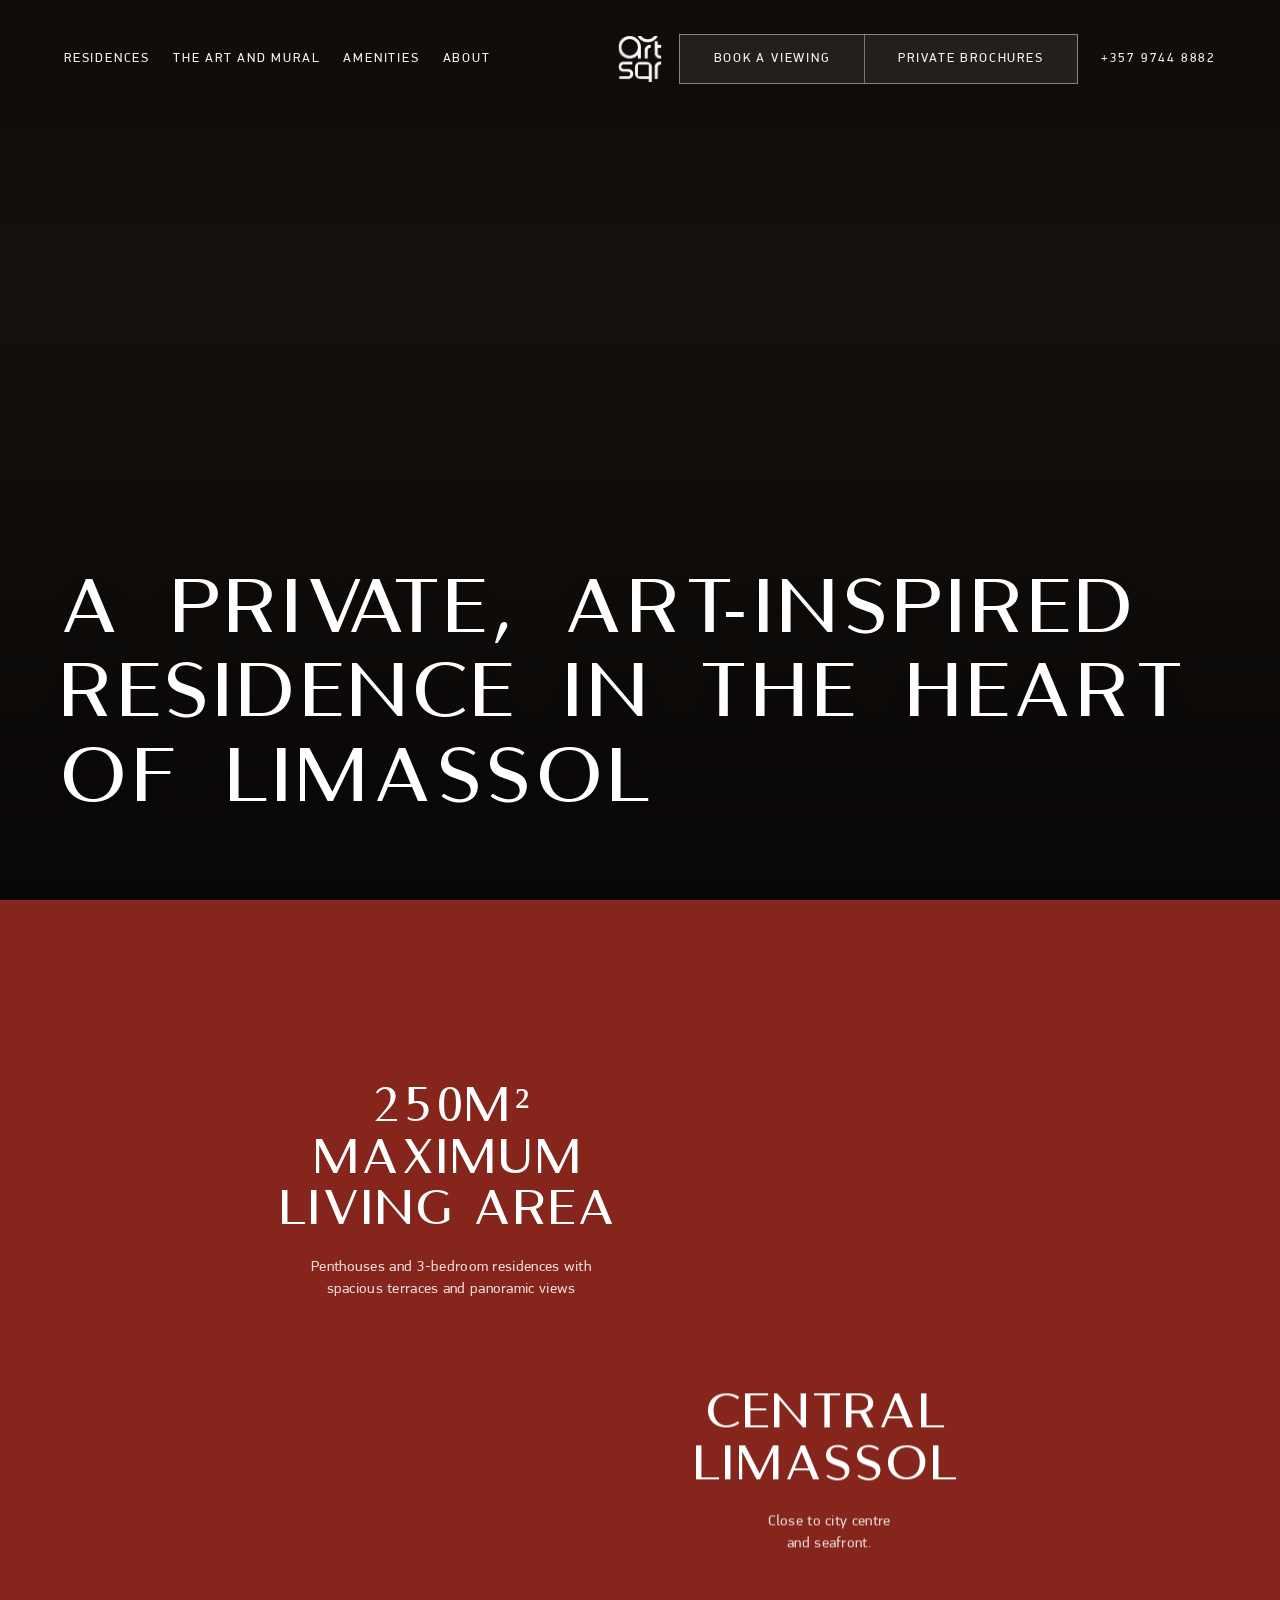
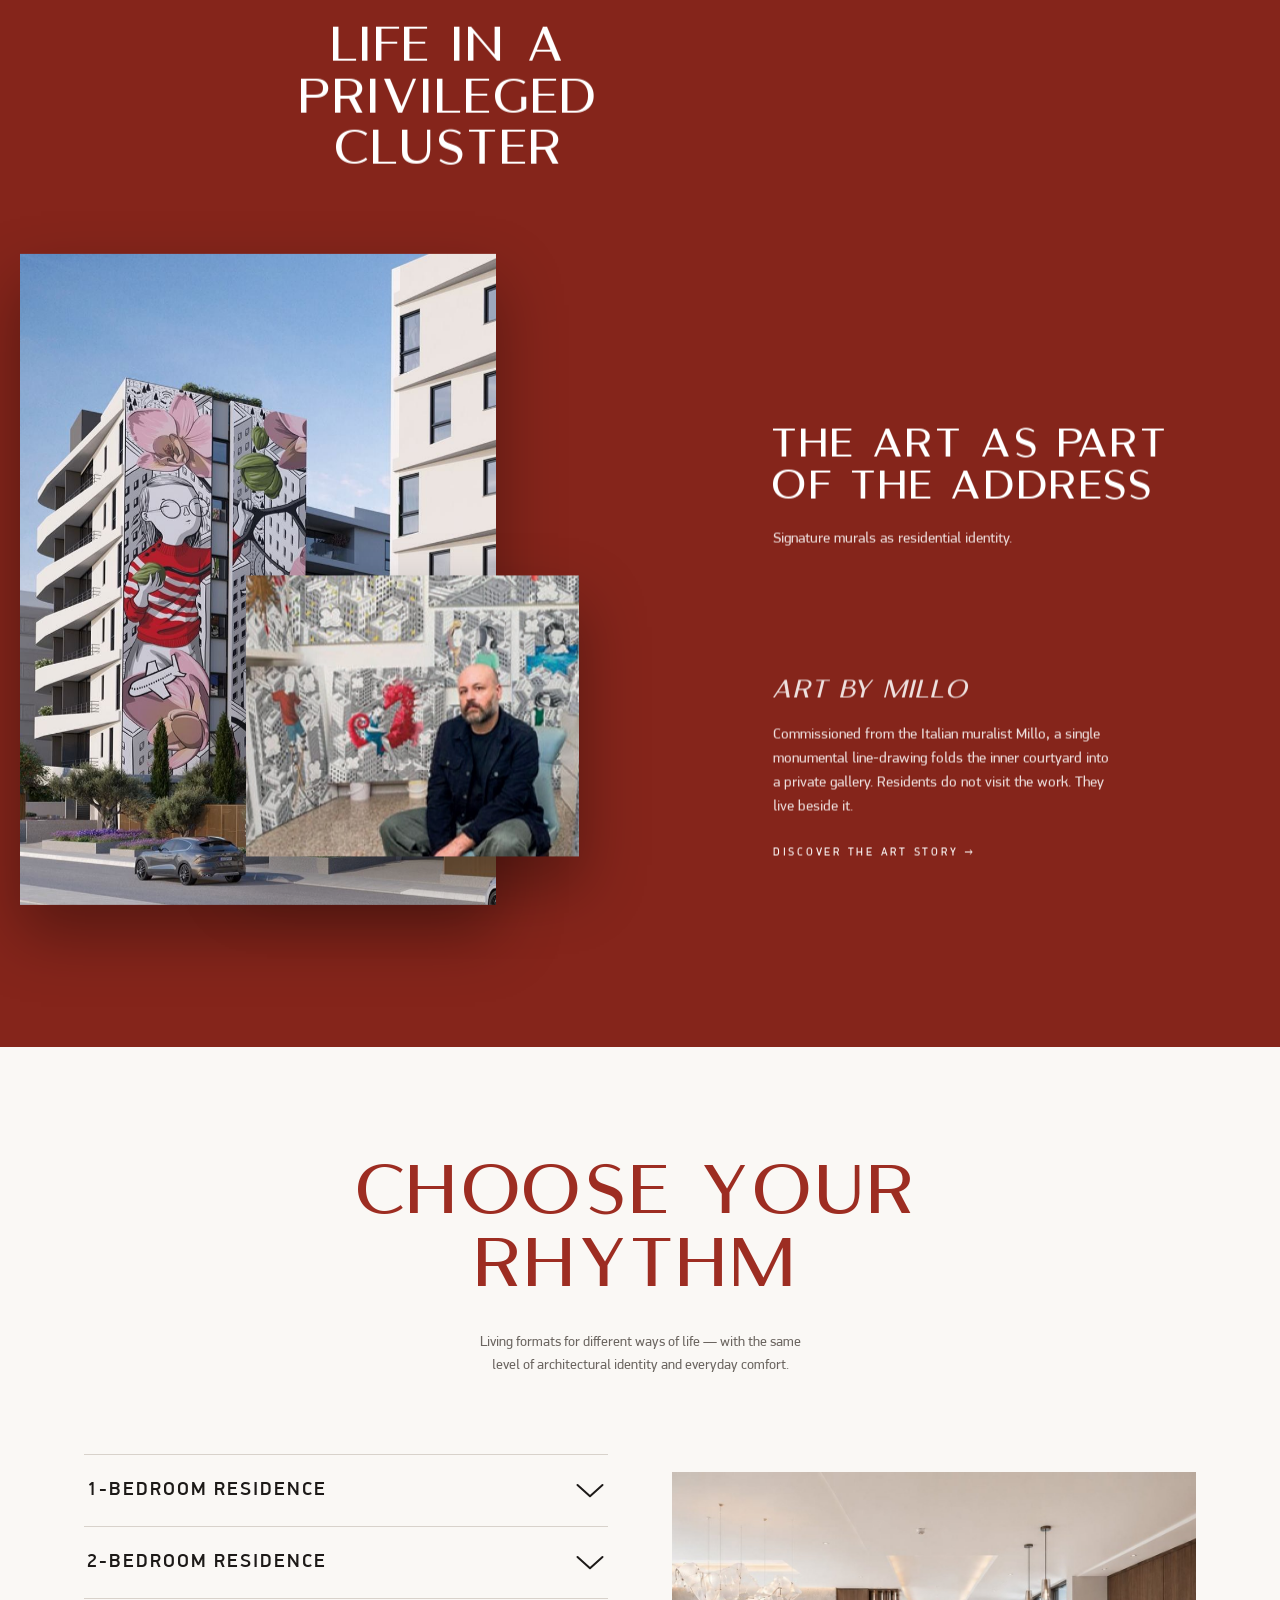
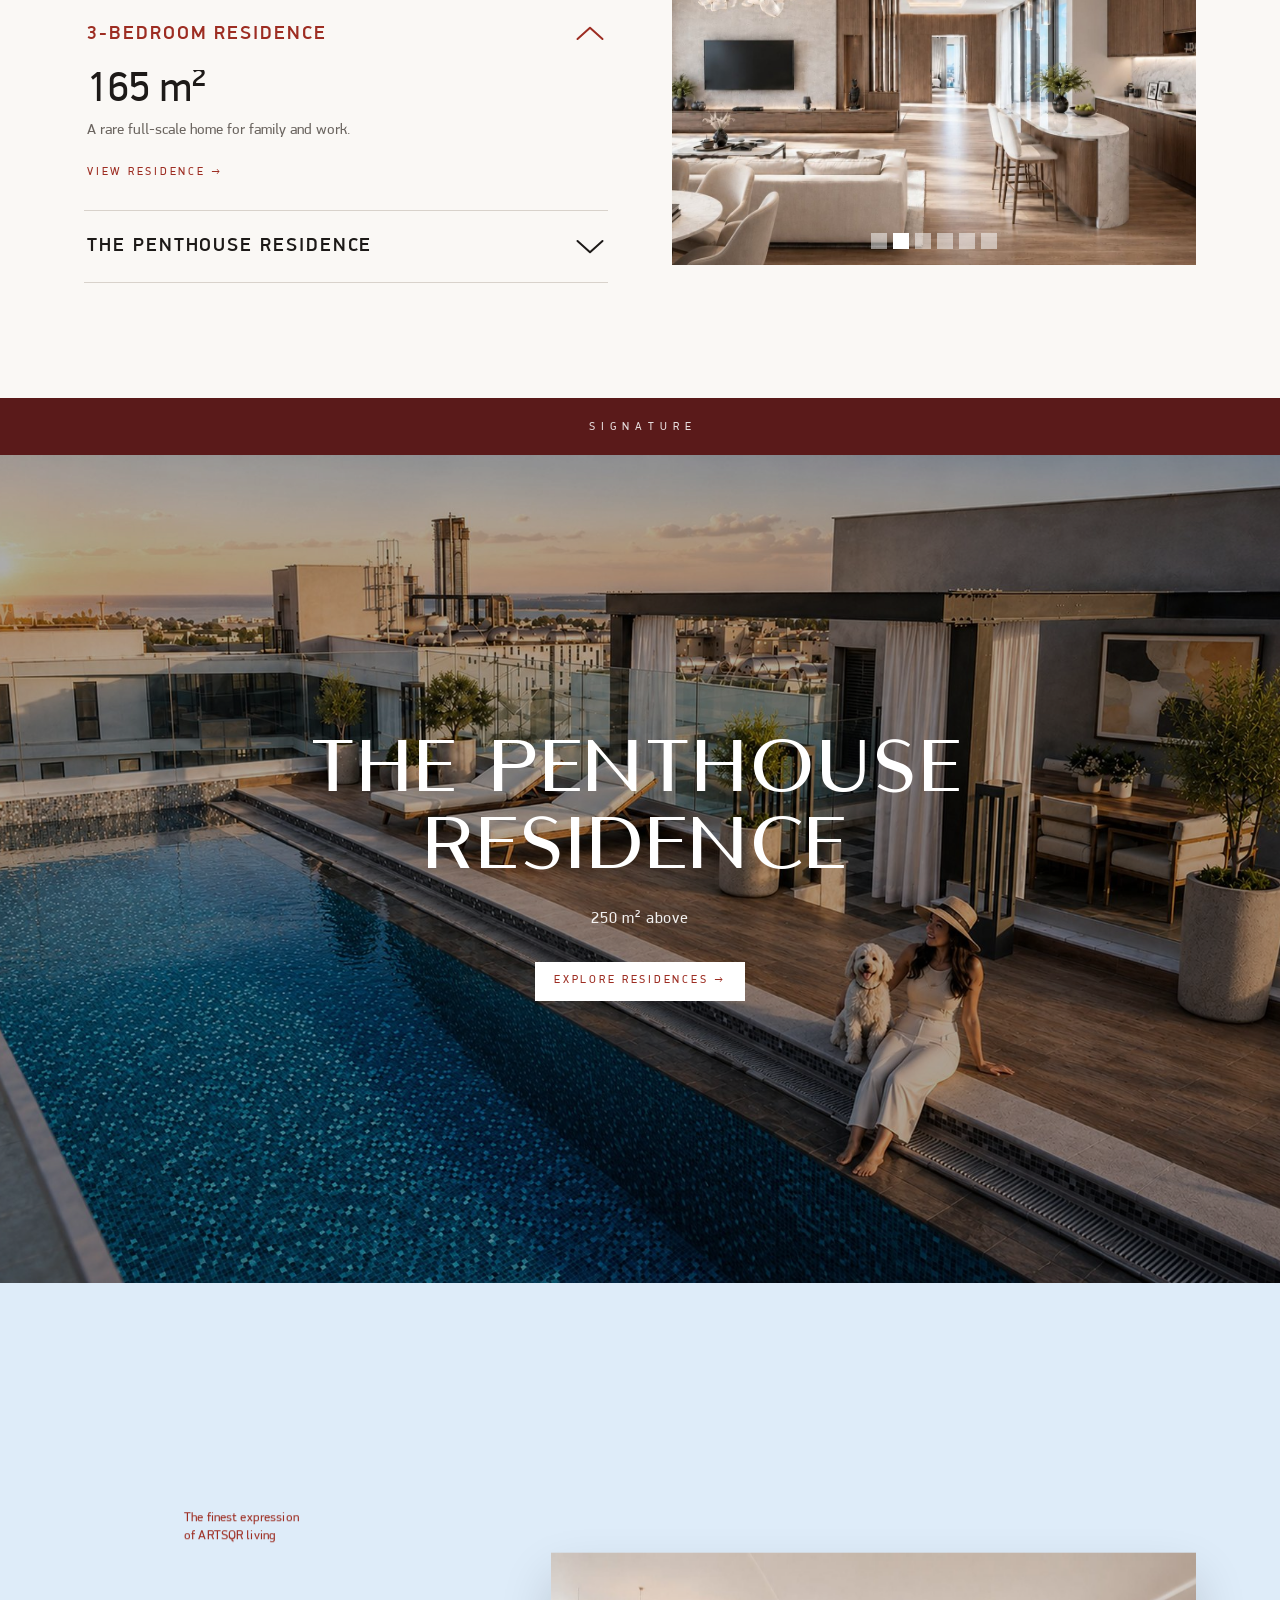
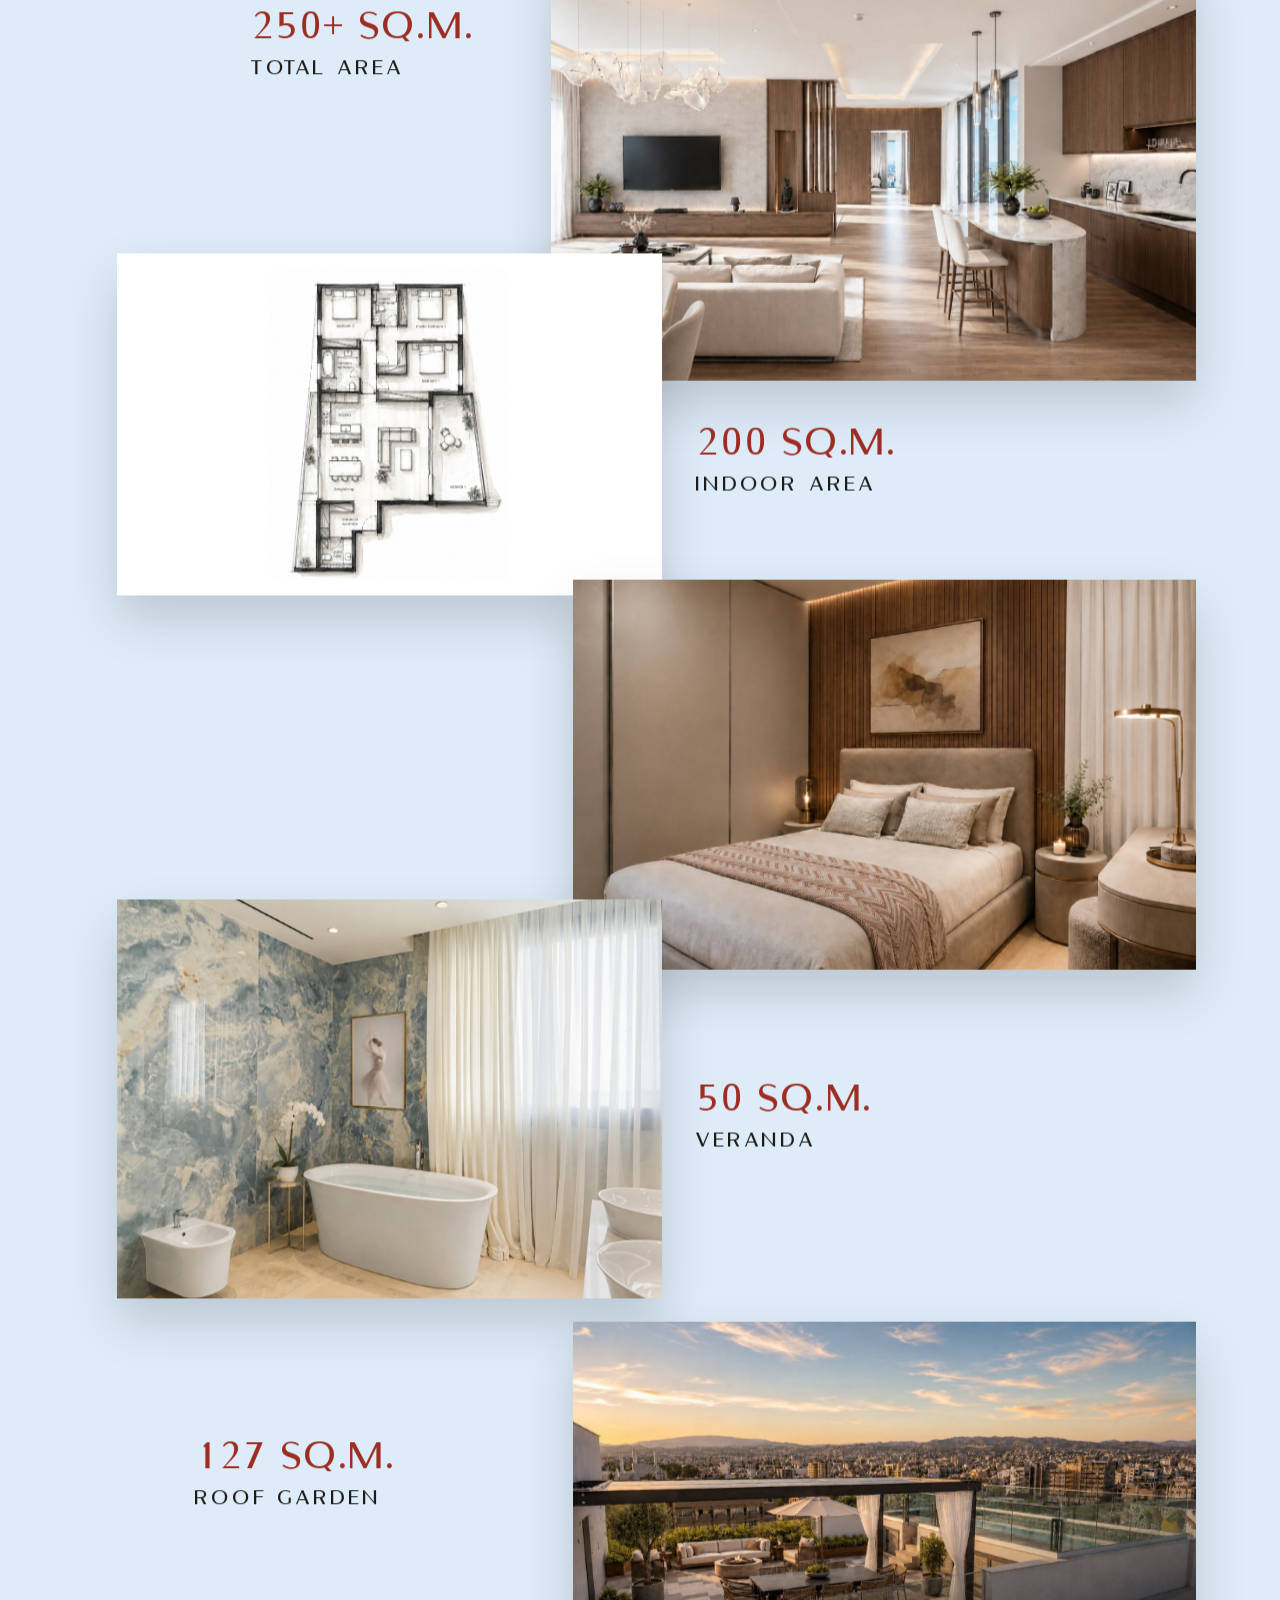
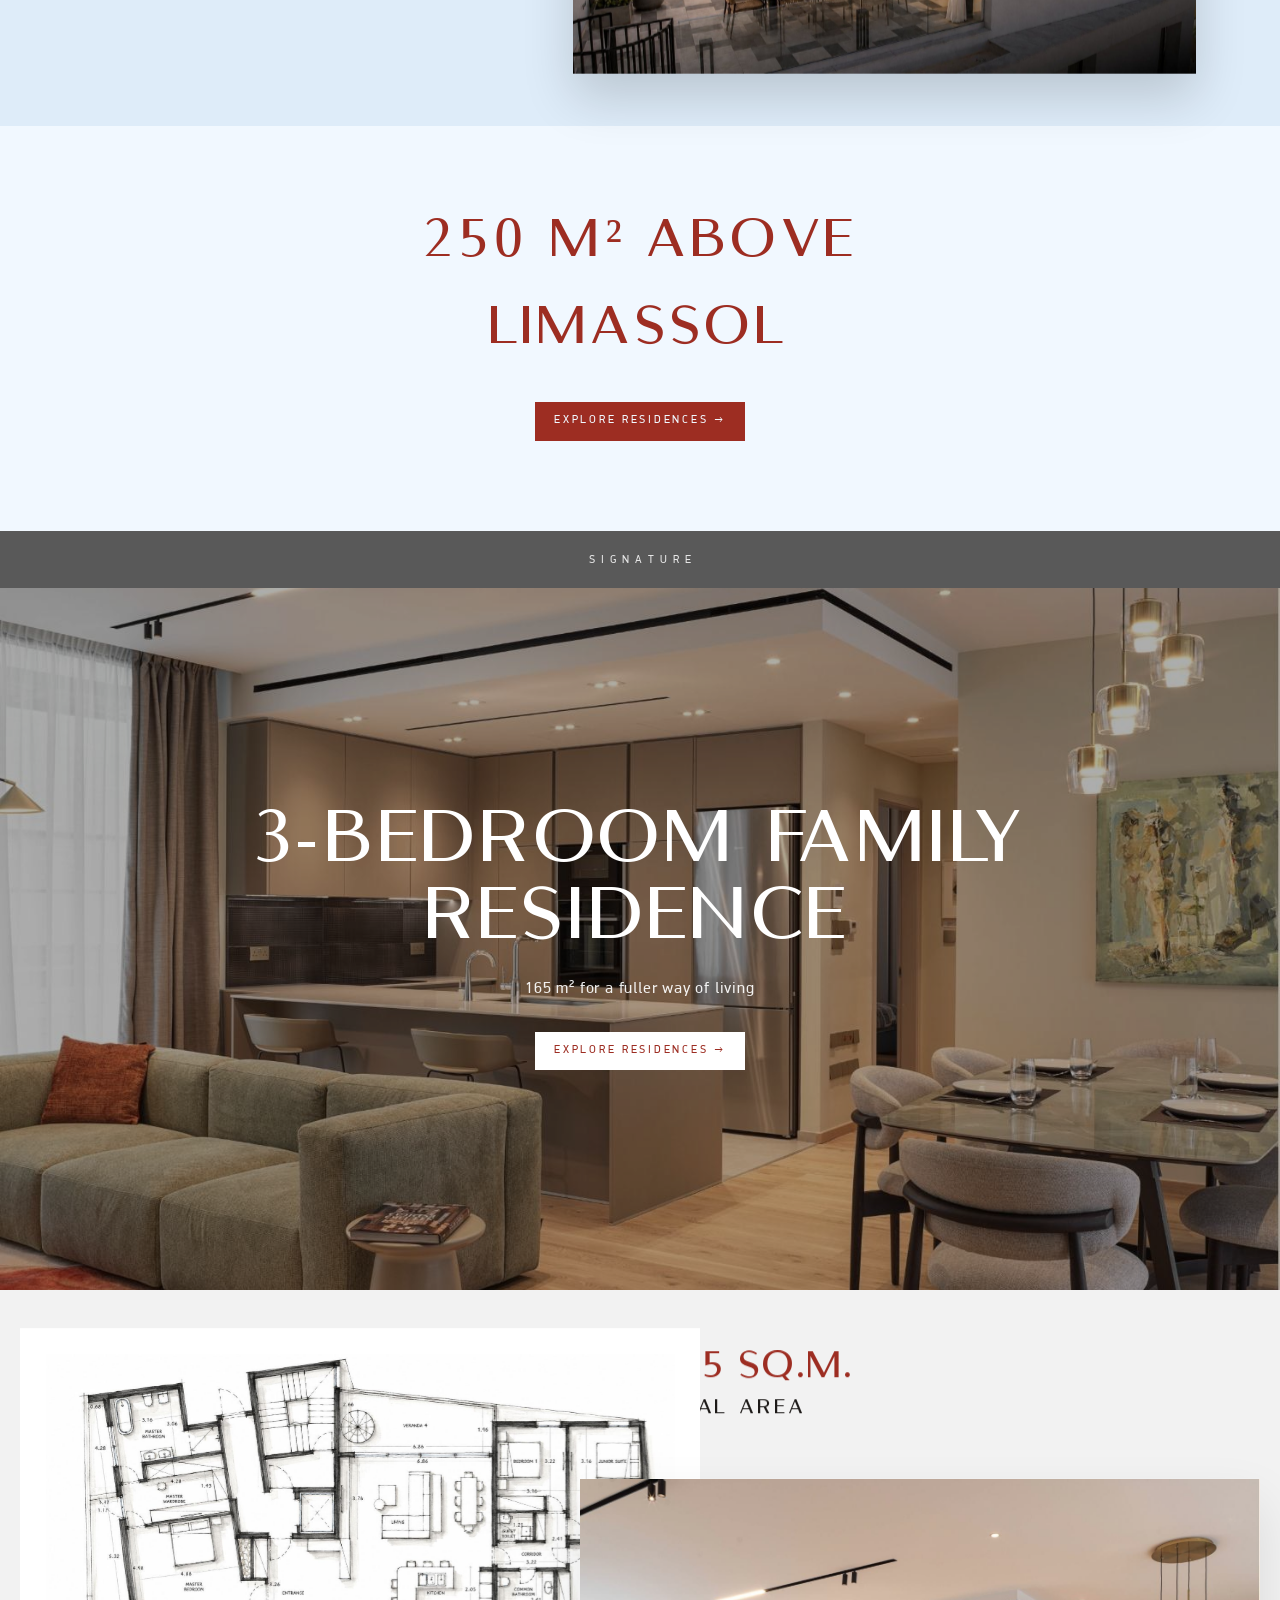
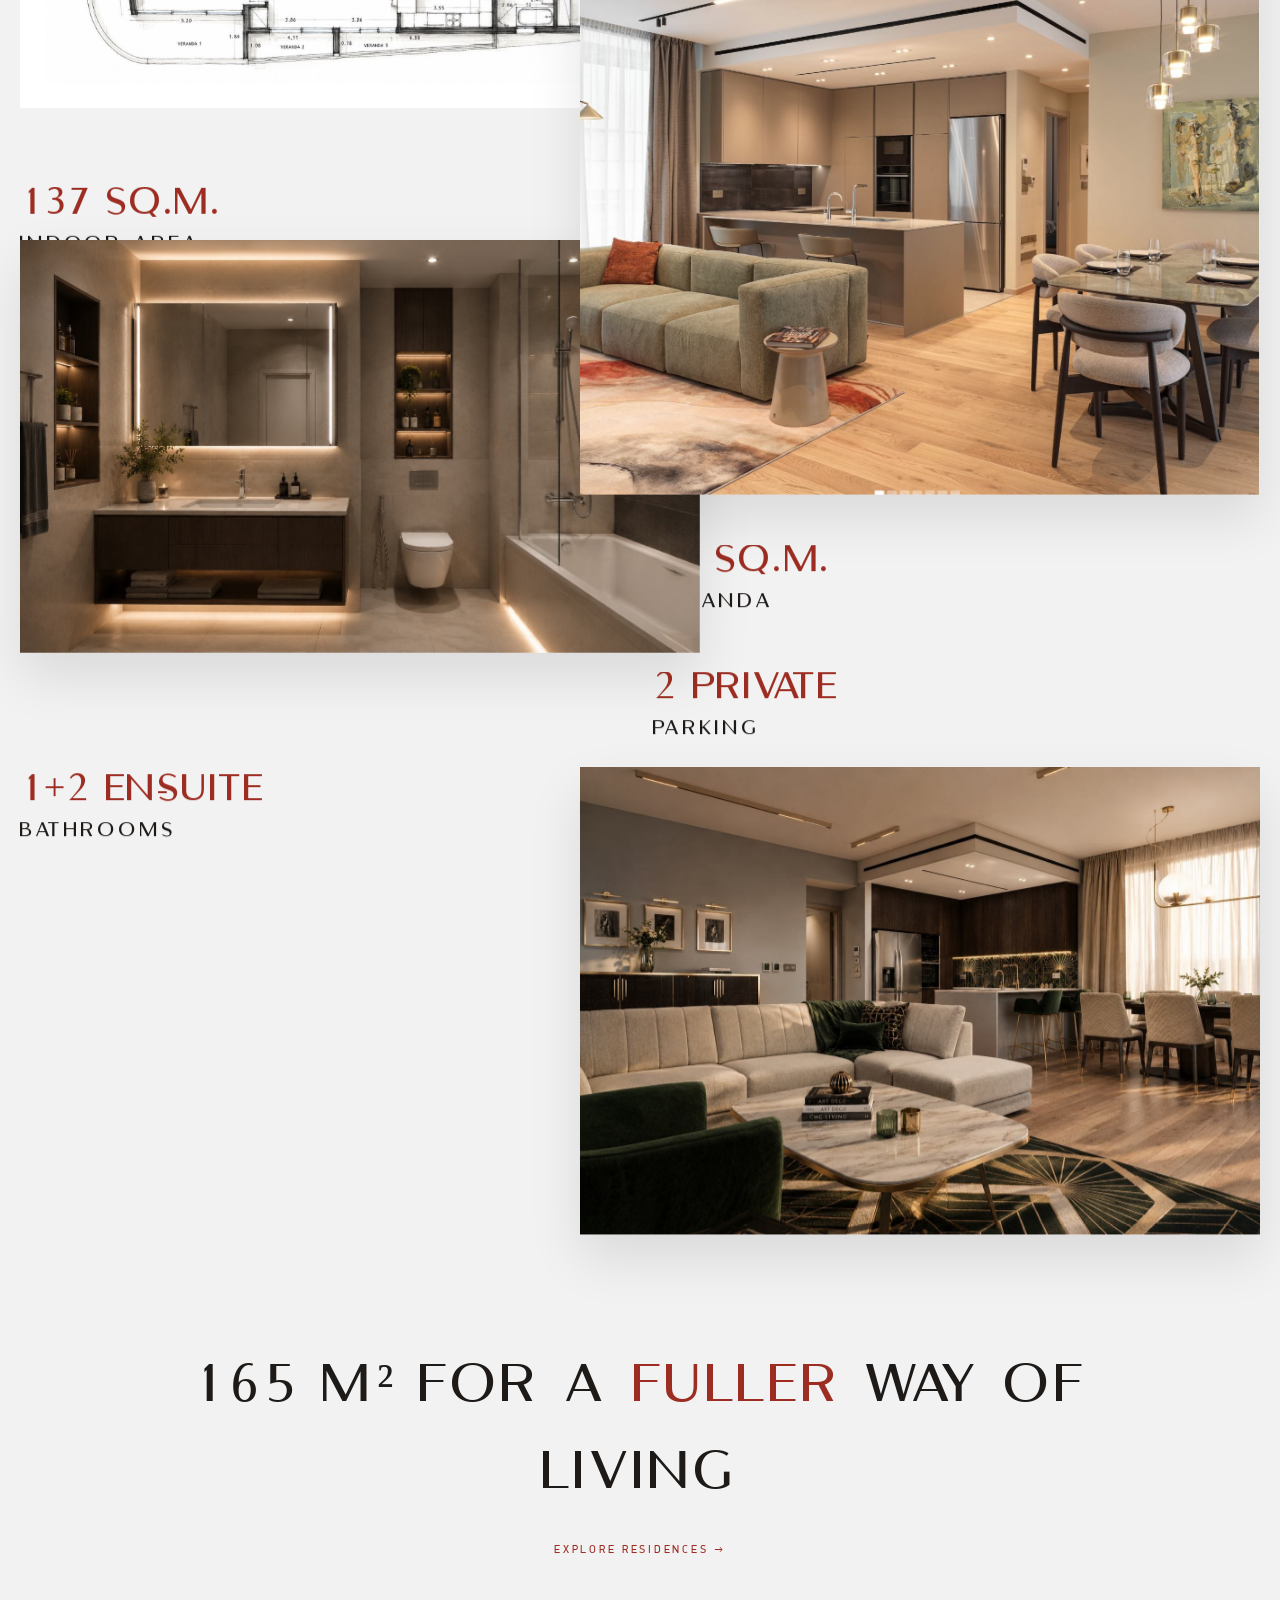
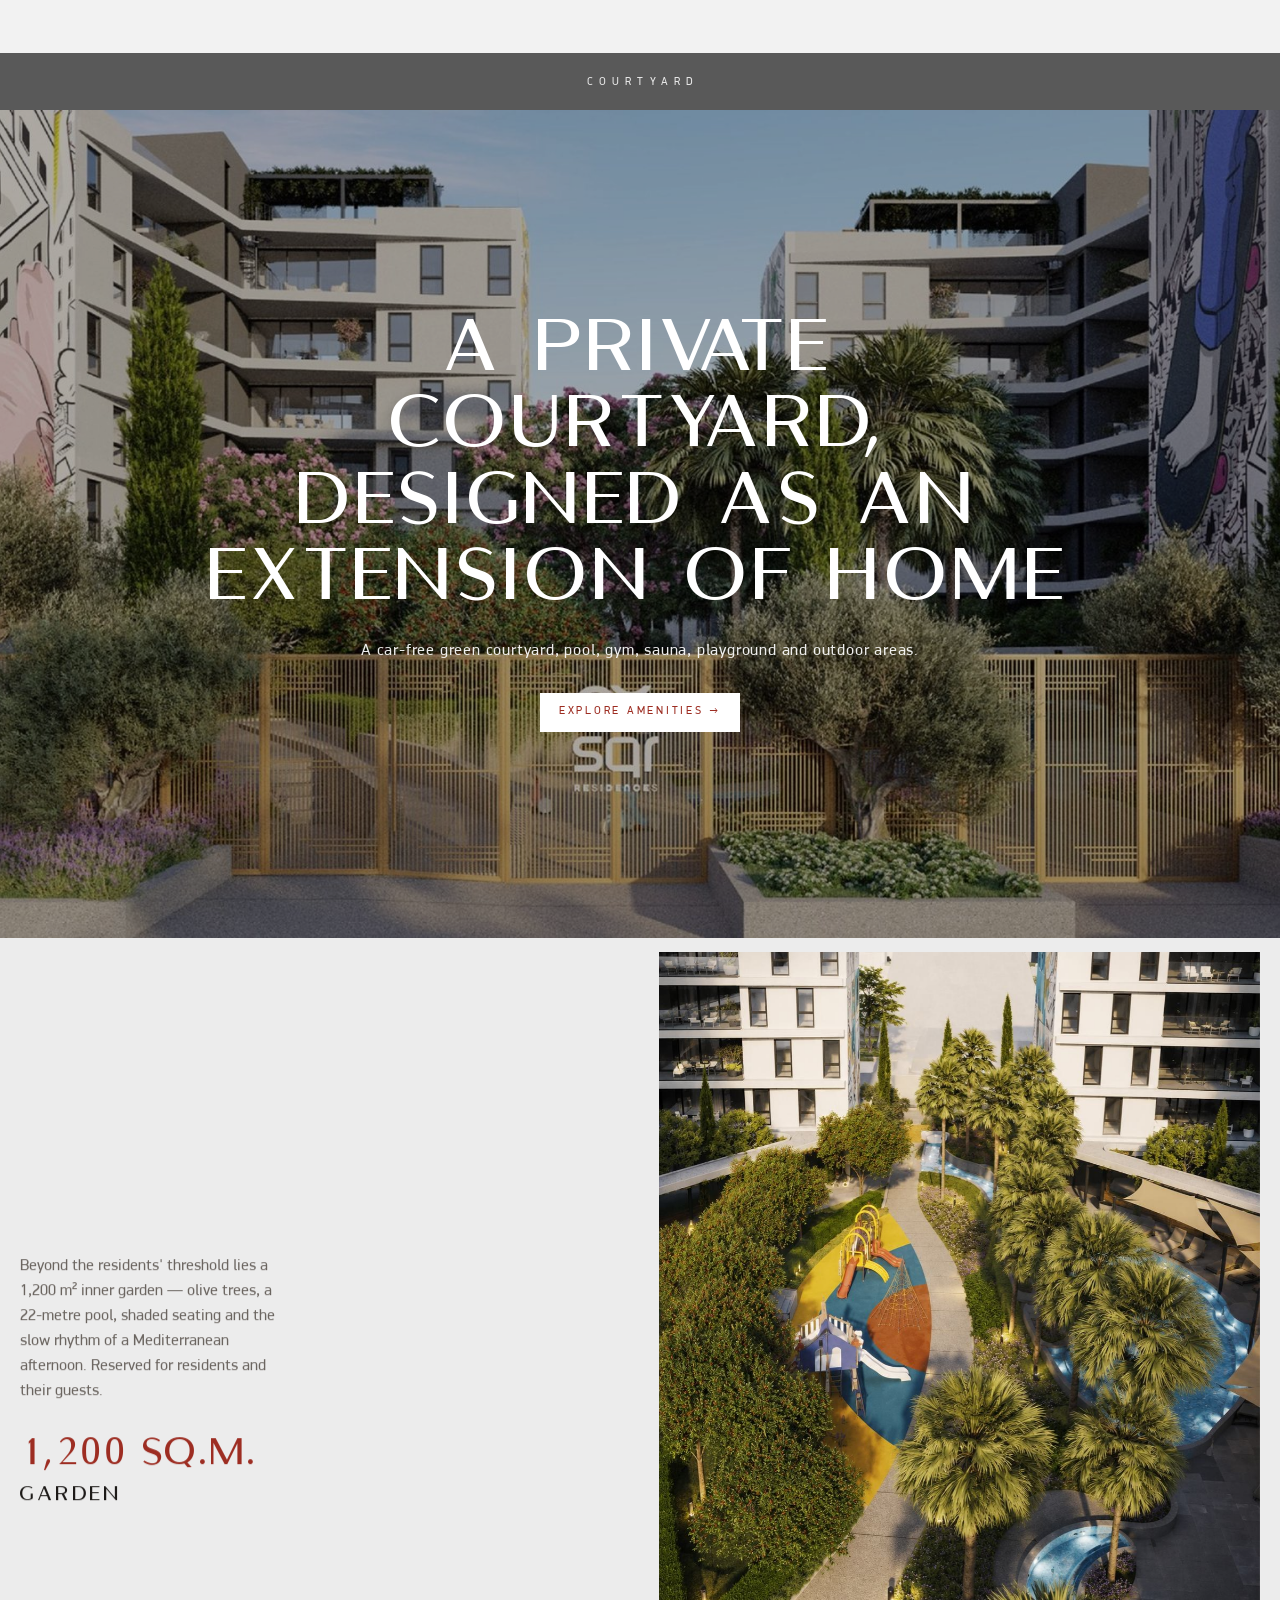
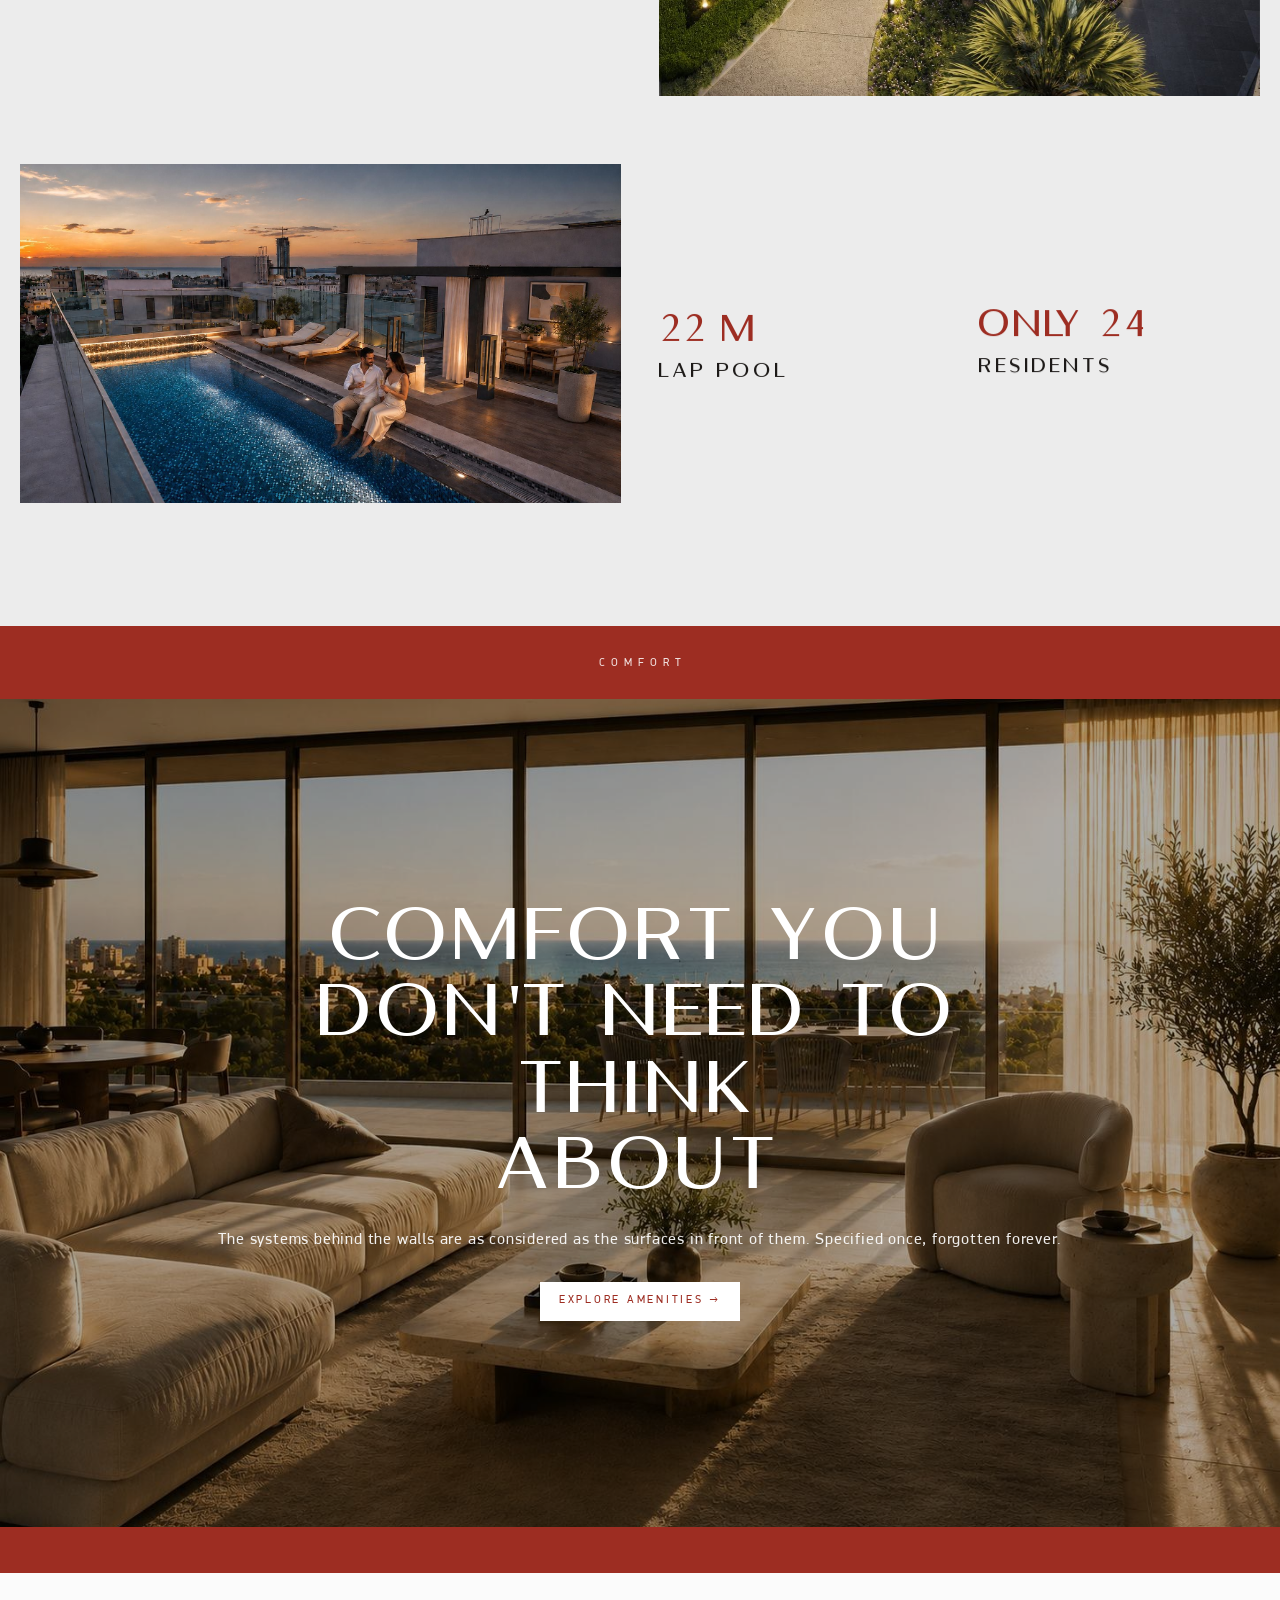
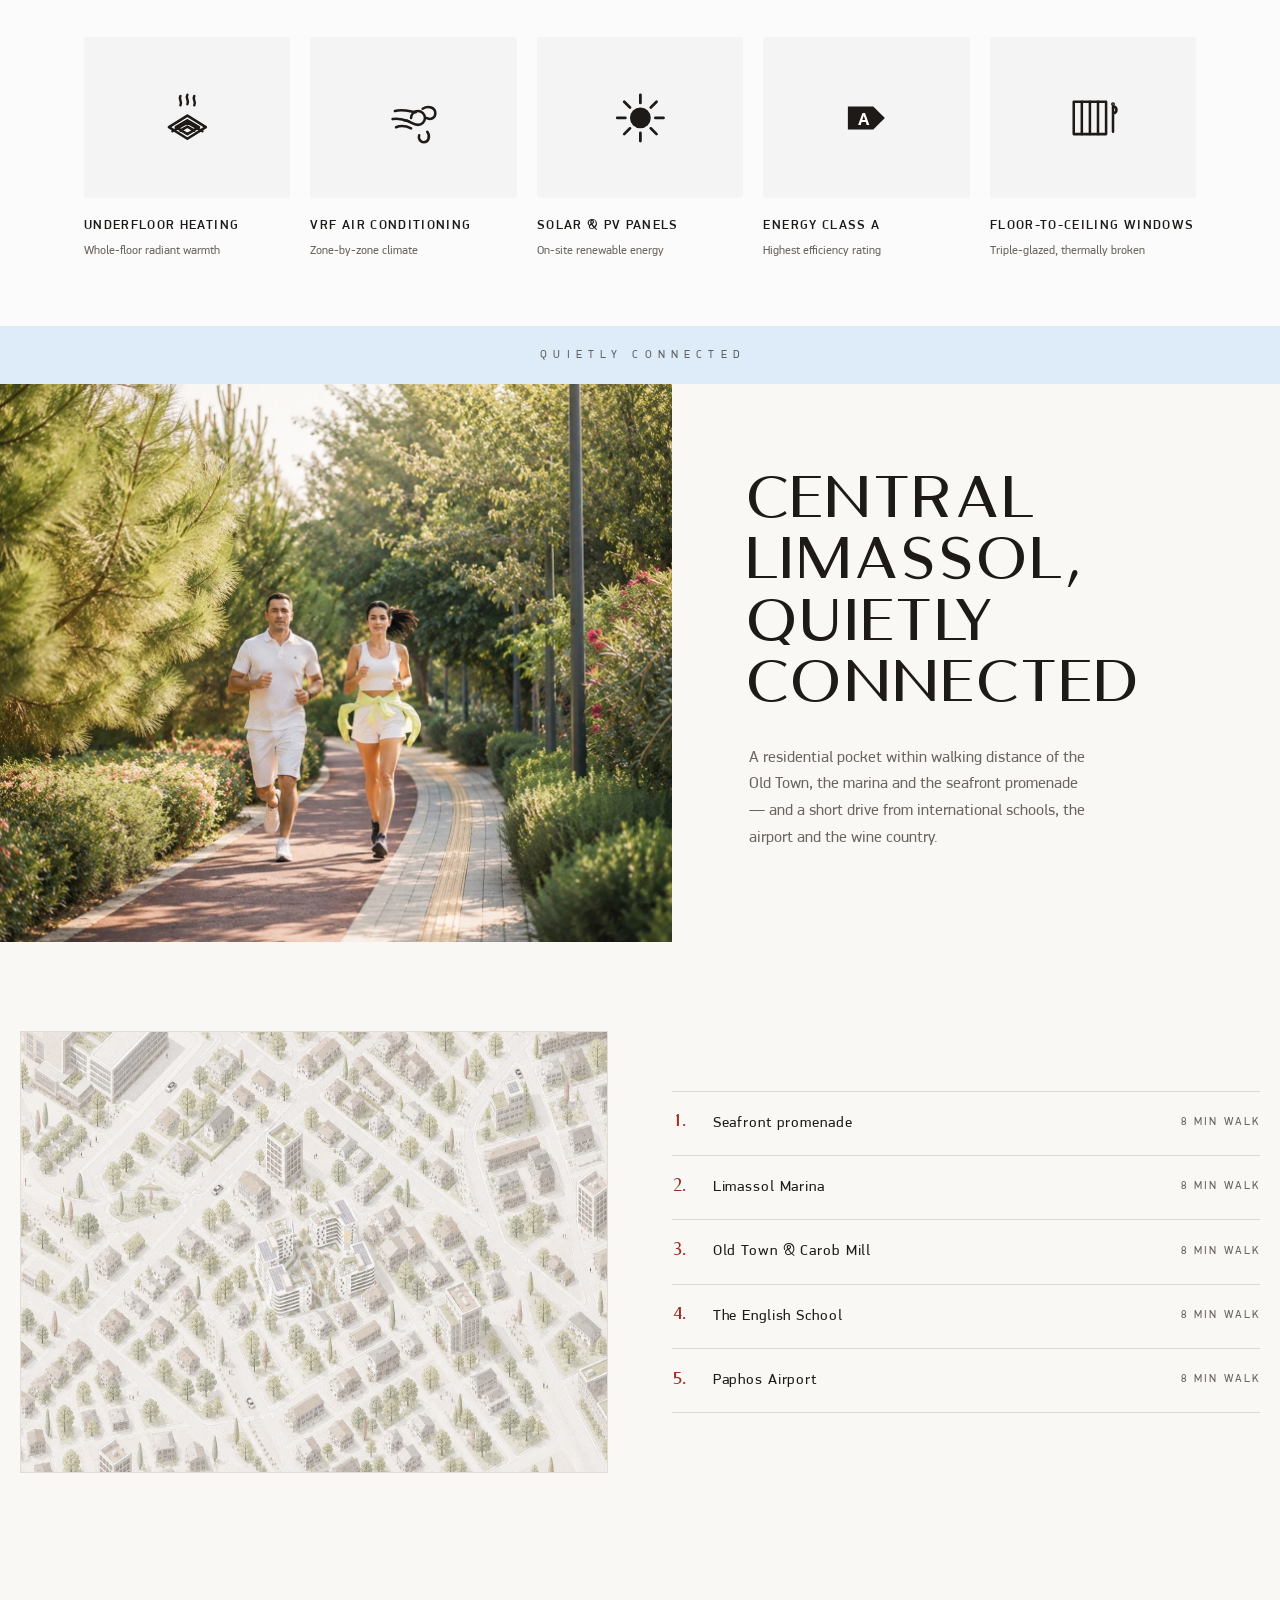
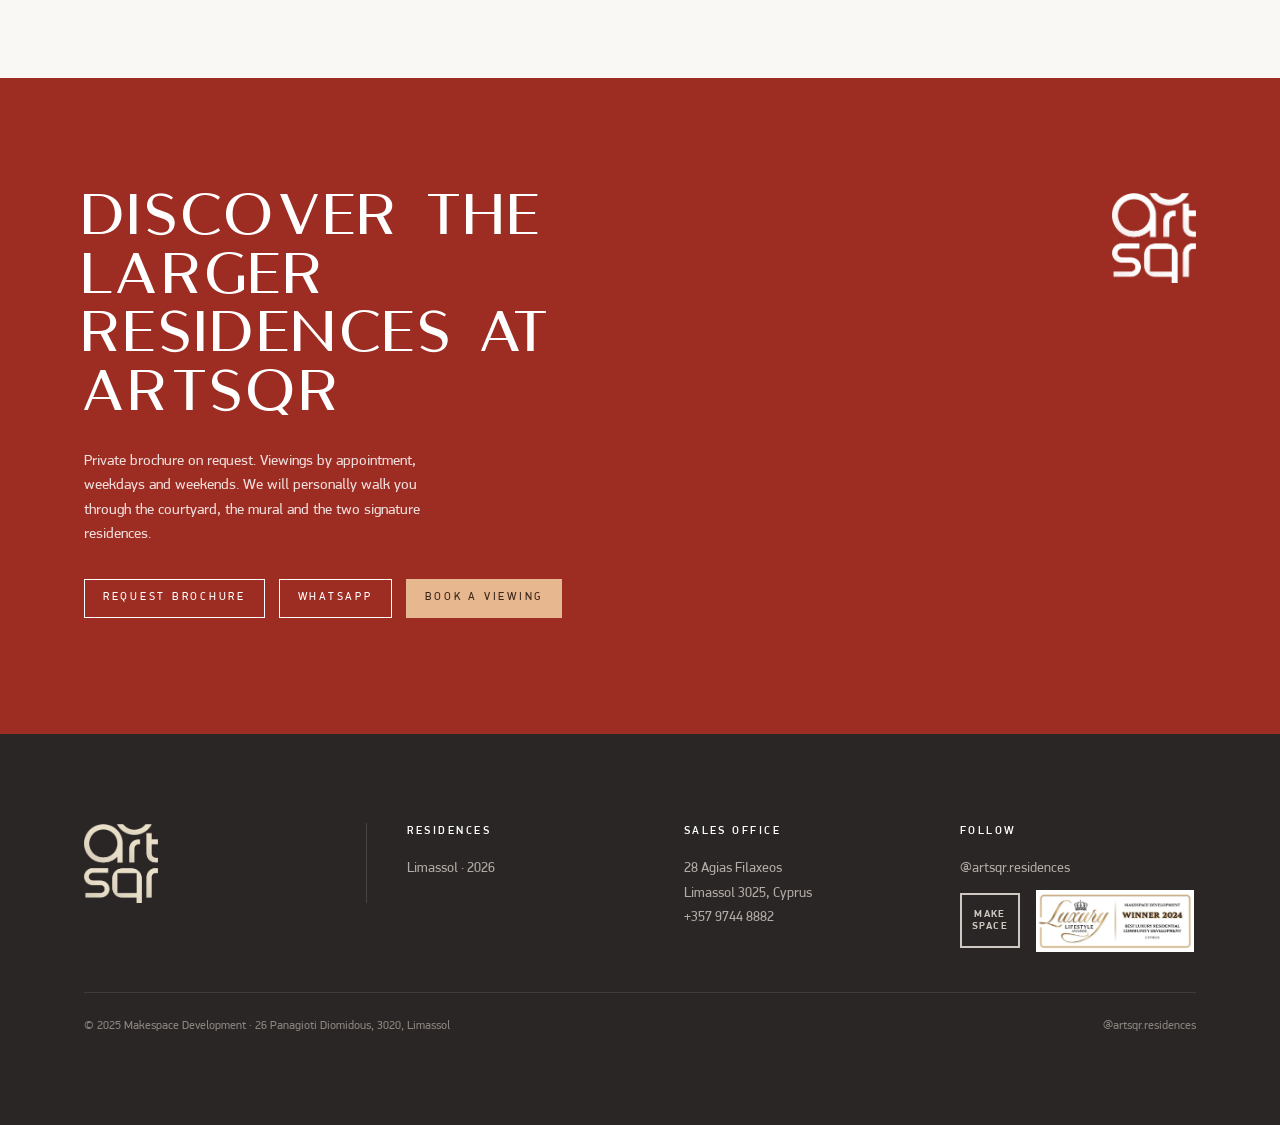
==== commit fb428a45: "Penthouse CTA: match design (pale band, two-line heading, burgundy button) - '250 m2 above Limassol'" ====
--- a/index.html
+++ b/index.html
@@ -173,9 +173,11 @@
       <figure class="pc-img pc-roof rise" data-rise="105"><img src="assets/img/penthouse-roof.jpg" alt="Penthouse roof terrace"></figure>
     </div>
   </div>
-  <div class="wrap stats-cta stats-cta--red">
-    <h3>250 m² above Limassol</h3>
-    <a href="residences.html" class="link-arrow" style="margin-top:1.4rem">Explore residences →</a>
+  <div class="pc-cta">
+    <div class="wrap stats-cta stats-cta--red">
+      <h3>250 m² above<br>Limassol</h3>
+      <a href="residences.html" class="btn btn--burgundy"><span>Explore residences →</span></a>
+    </div>
   </div>
 </section>
 
--- a/css/style.css
+++ b/css/style.css
@@ -142,6 +142,11 @@
 .btn--white span{color:var(--red)}
 .btn--white:hover{background:rgba(255,255,255,.85);border-color:rgba(255,255,255,.85)}
 .btn--white:hover span{color:var(--red)}
+/* burgundy-filled button with light text (penthouse CTA) */
+.btn--burgundy{display:inline-block;background:var(--red);border-color:var(--red);color:#f1f8ff}
+.btn--burgundy span{color:#f1f8ff}
+.btn--burgundy:hover{background:#86251c;border-color:#86251c;color:#fff}
+.btn--burgundy:hover span{color:#fff}
 .link-arrow{
   display:inline-flex;align-items:center;gap:.6em;
   letter-spacing:.26em;text-transform:uppercase;font-size:.66rem;
@@ -372,7 +377,11 @@
 .stat-block .stat-num{display:block}
 .stat-img{overflow:hidden;margin:0}
 .stat-img img{width:100%;height:100%;object-fit:cover;display:block}
+/* penthouse CTA sits on a paler blue band, as in the design */
+.pc-cta{background:#f1f8ff}
 .stats-cta{text-align:center;padding-bottom:clamp(50px,7vw,100px)}
+.pc-cta .stats-cta{padding-top:clamp(40px,6vw,80px)}
+.stats-cta h3 + .btn{margin-top:1.6rem}
 .stats-cta h3{font-size:clamp(2.2rem,4.4vw,3.4rem);font-weight:400;color:var(--ink);font-family:var(--serif);letter-spacing:.05em;text-transform:uppercase}
 .stats-cta h3 em{color:var(--red);font-style:normal}
 .stats-cta--red h3{color:var(--red)}
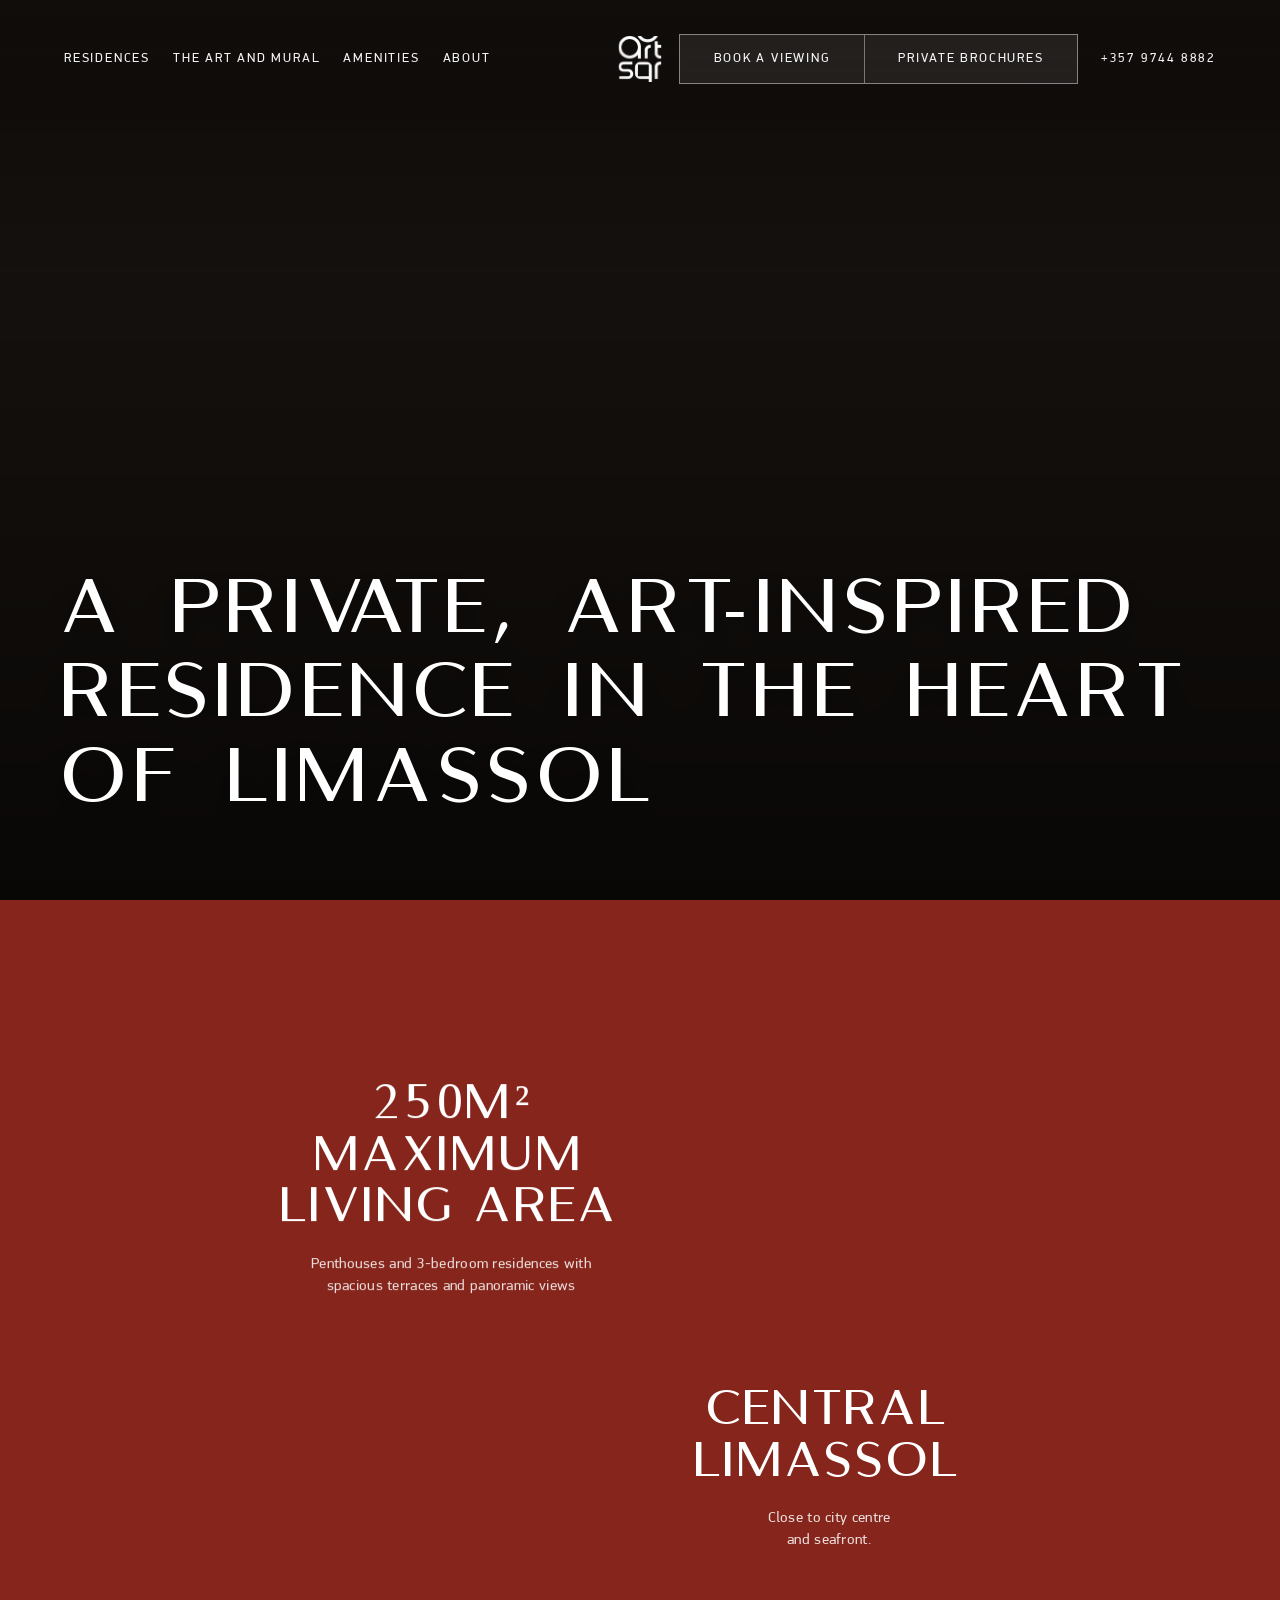
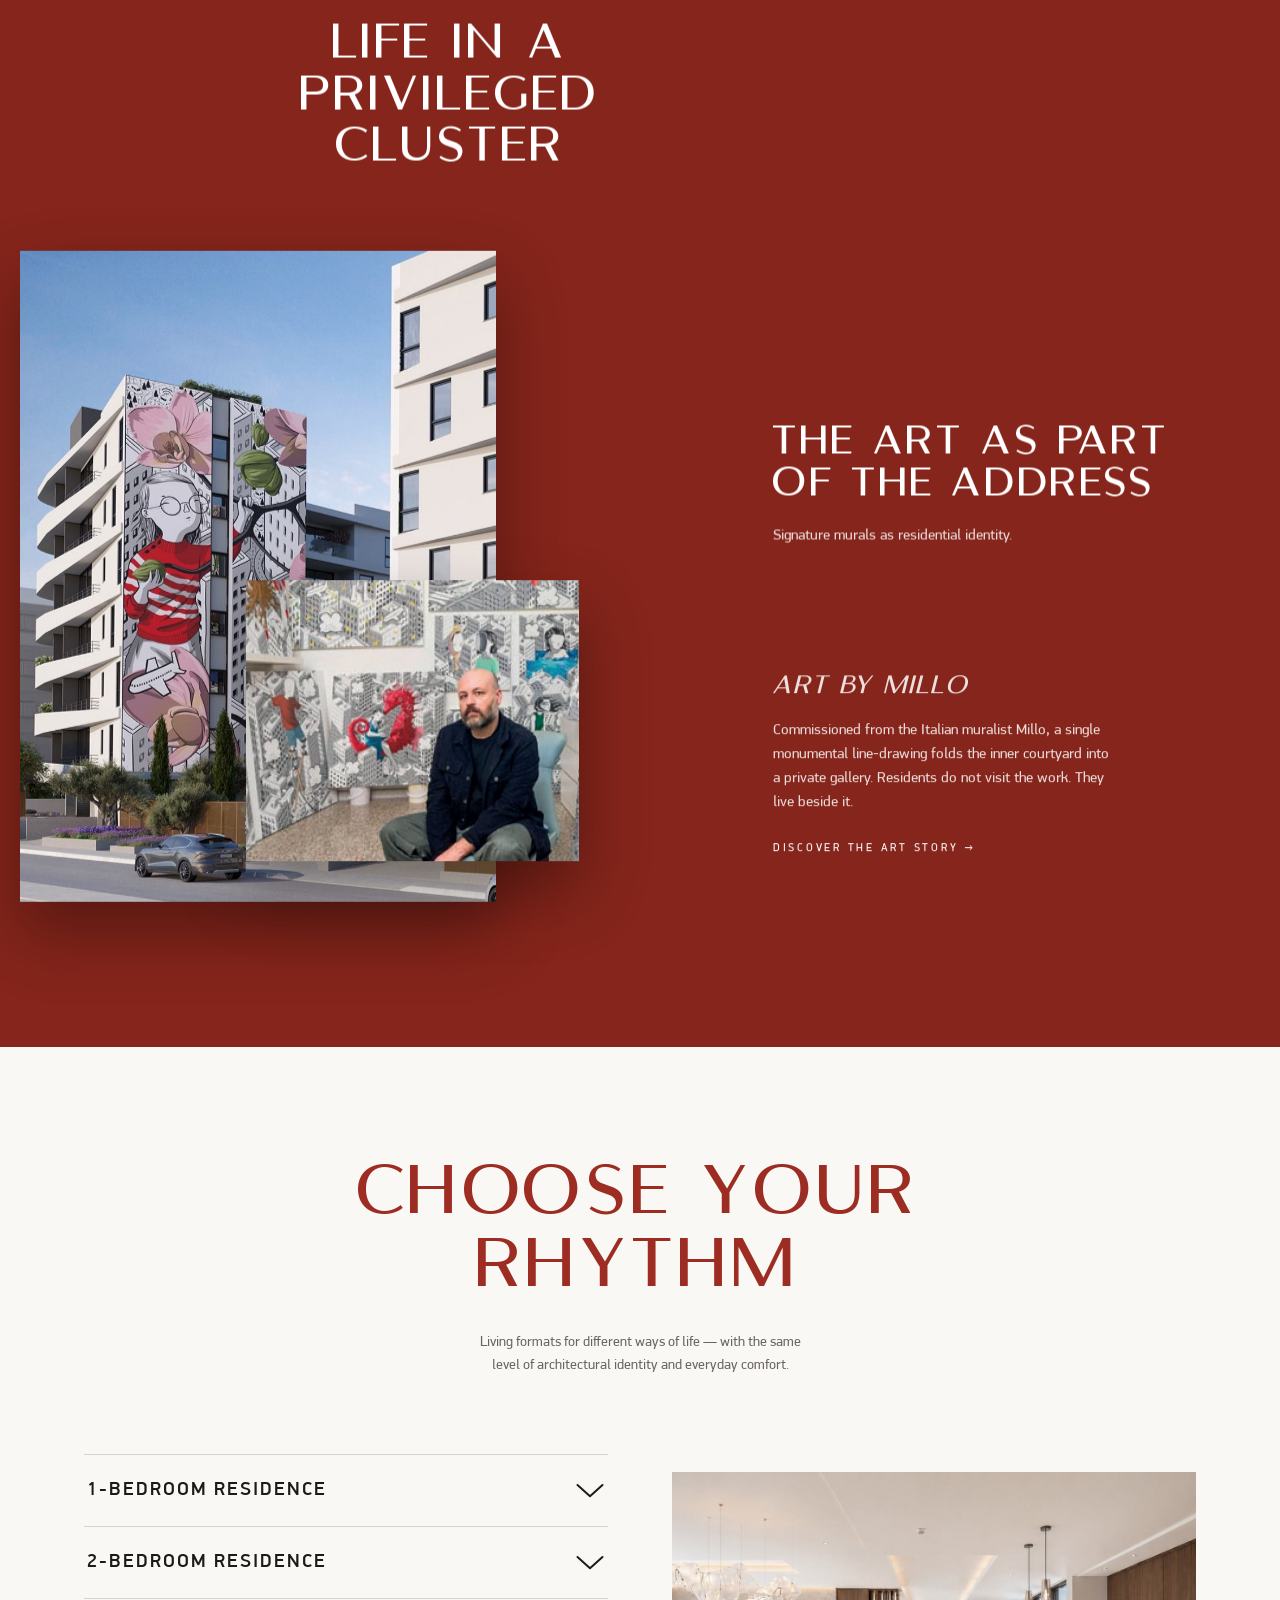
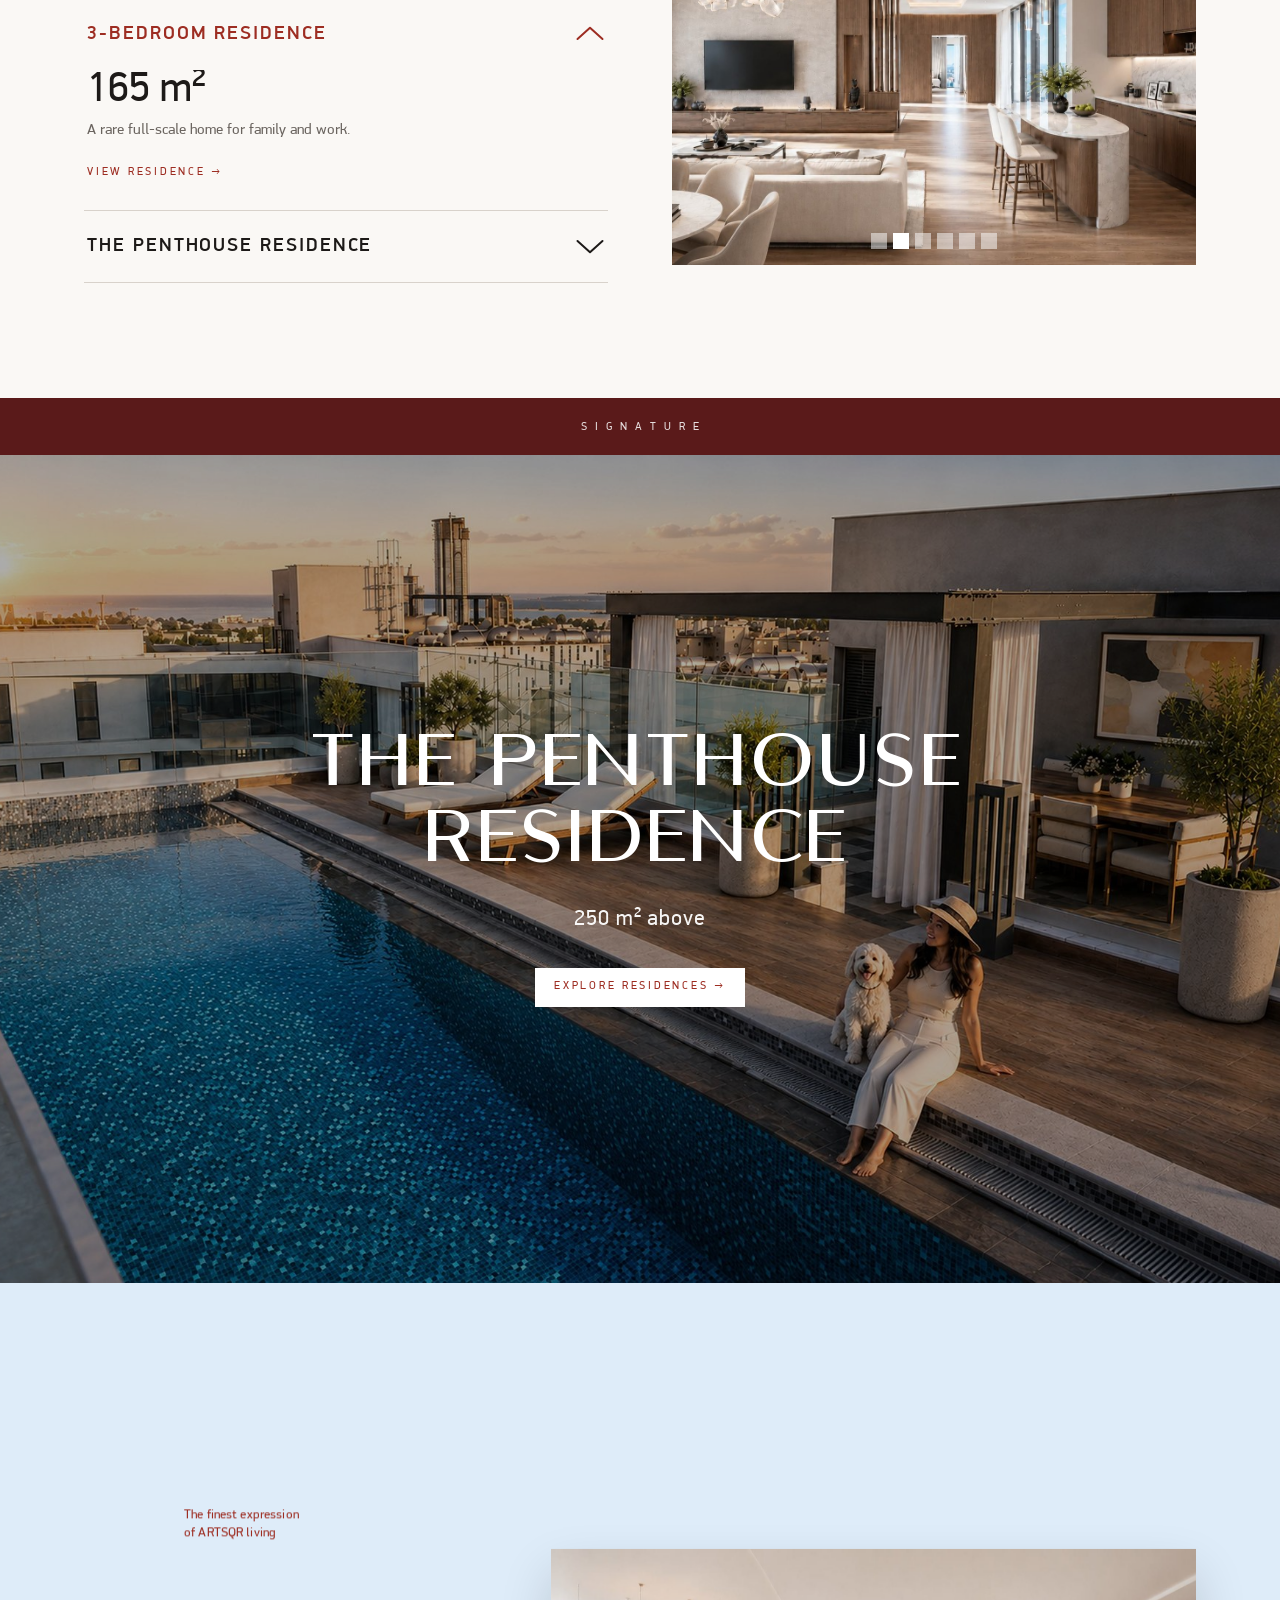
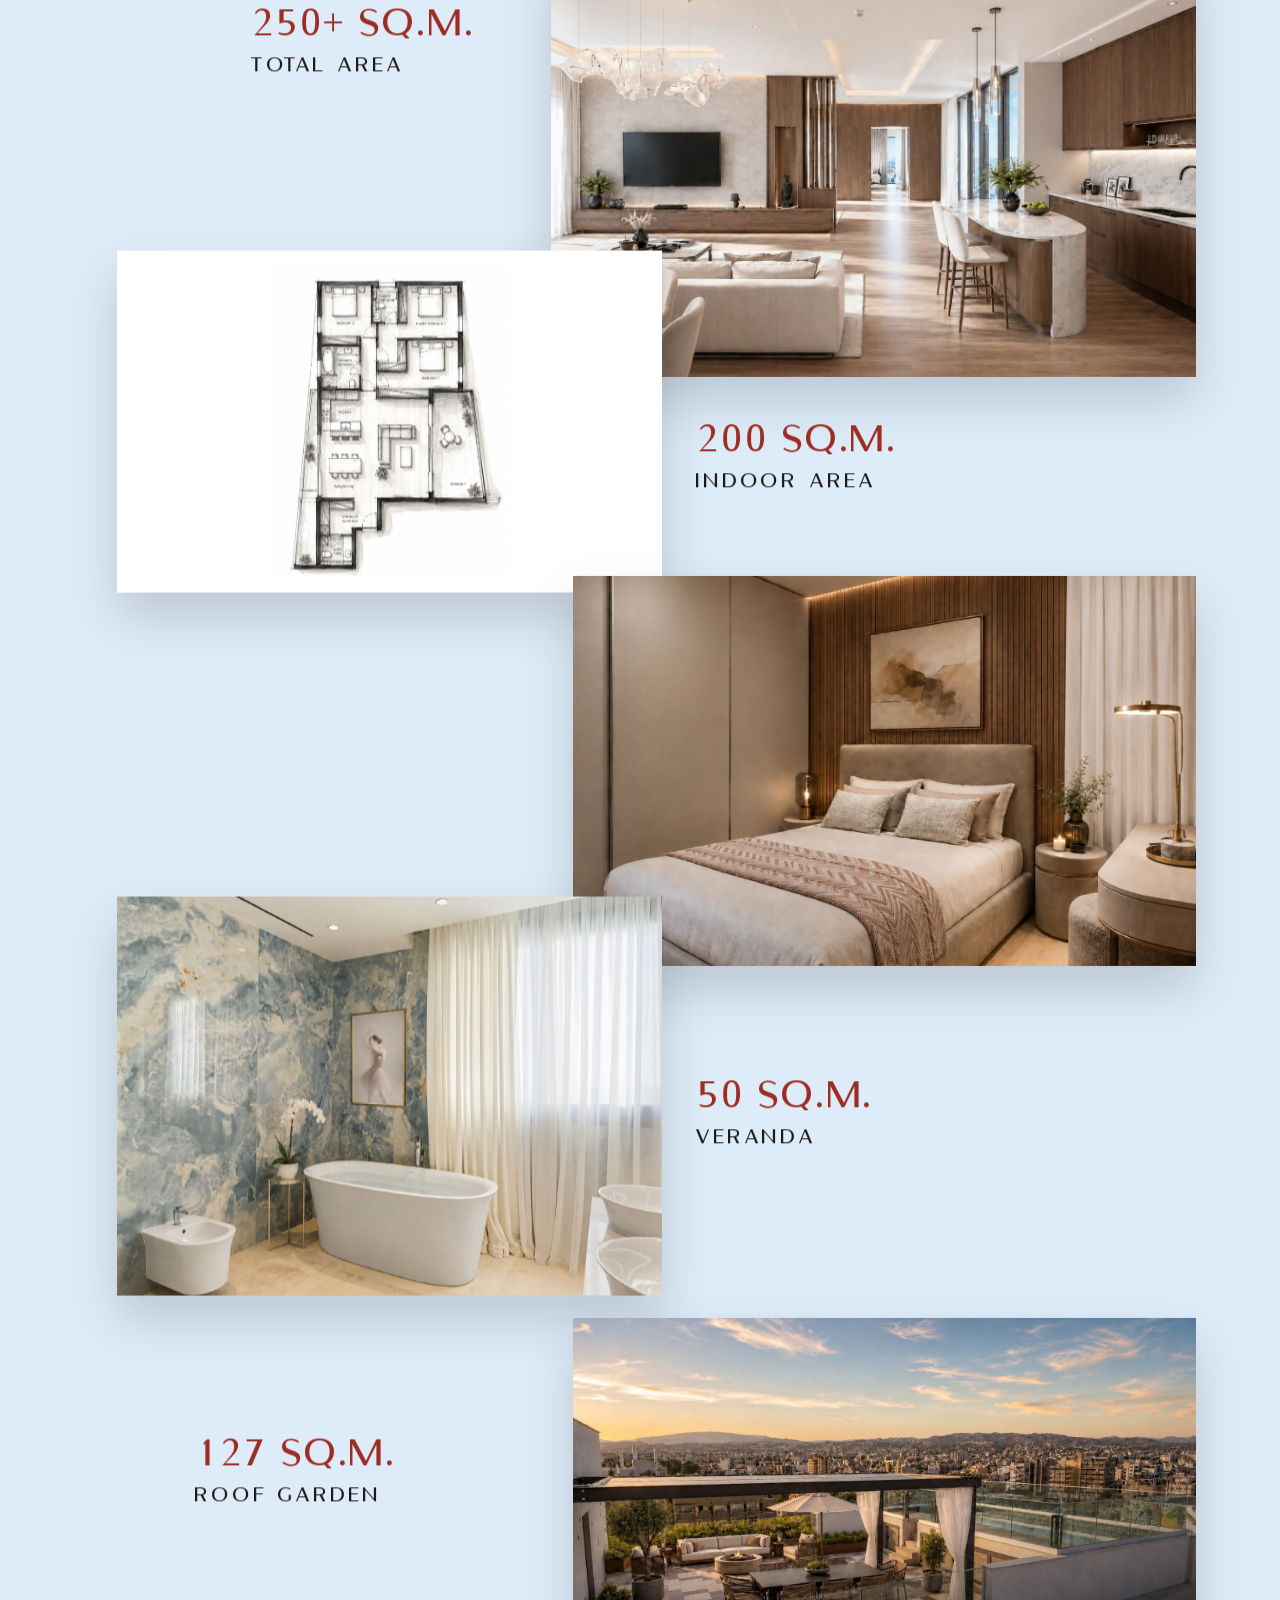
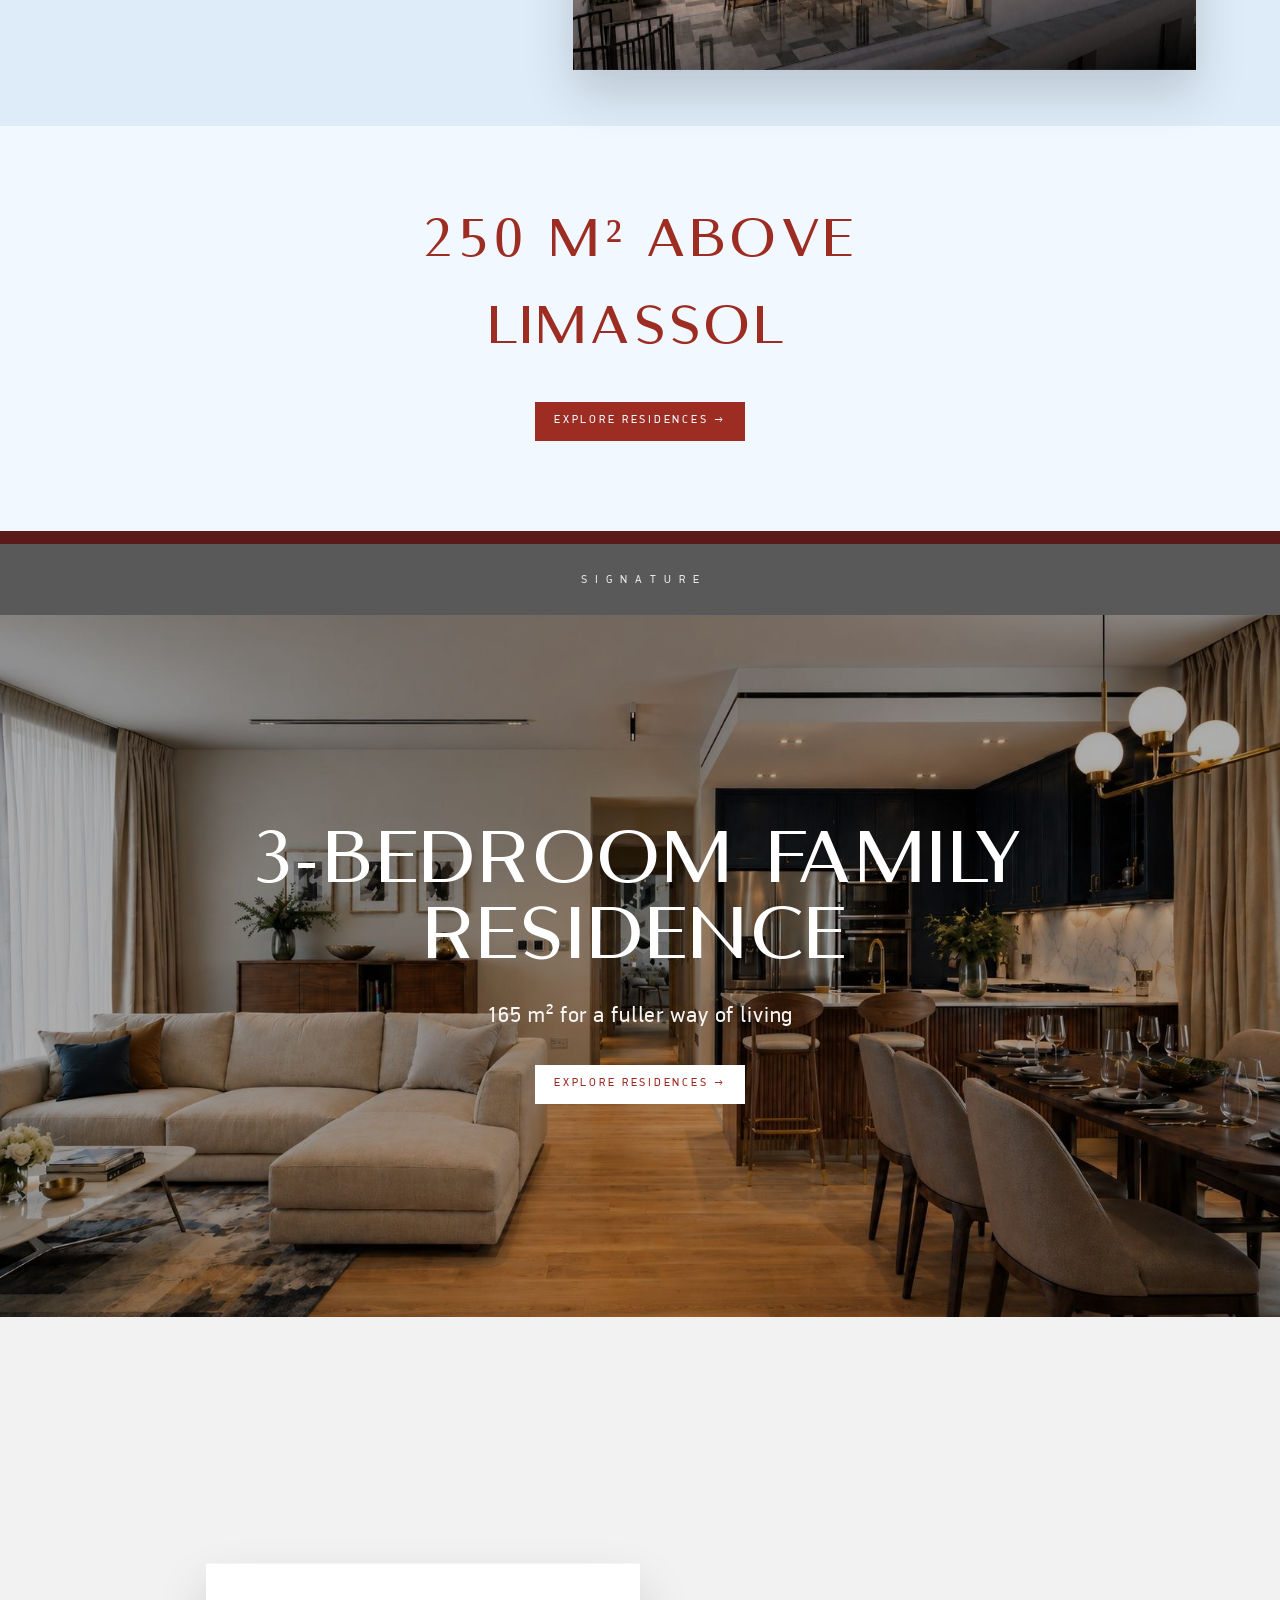
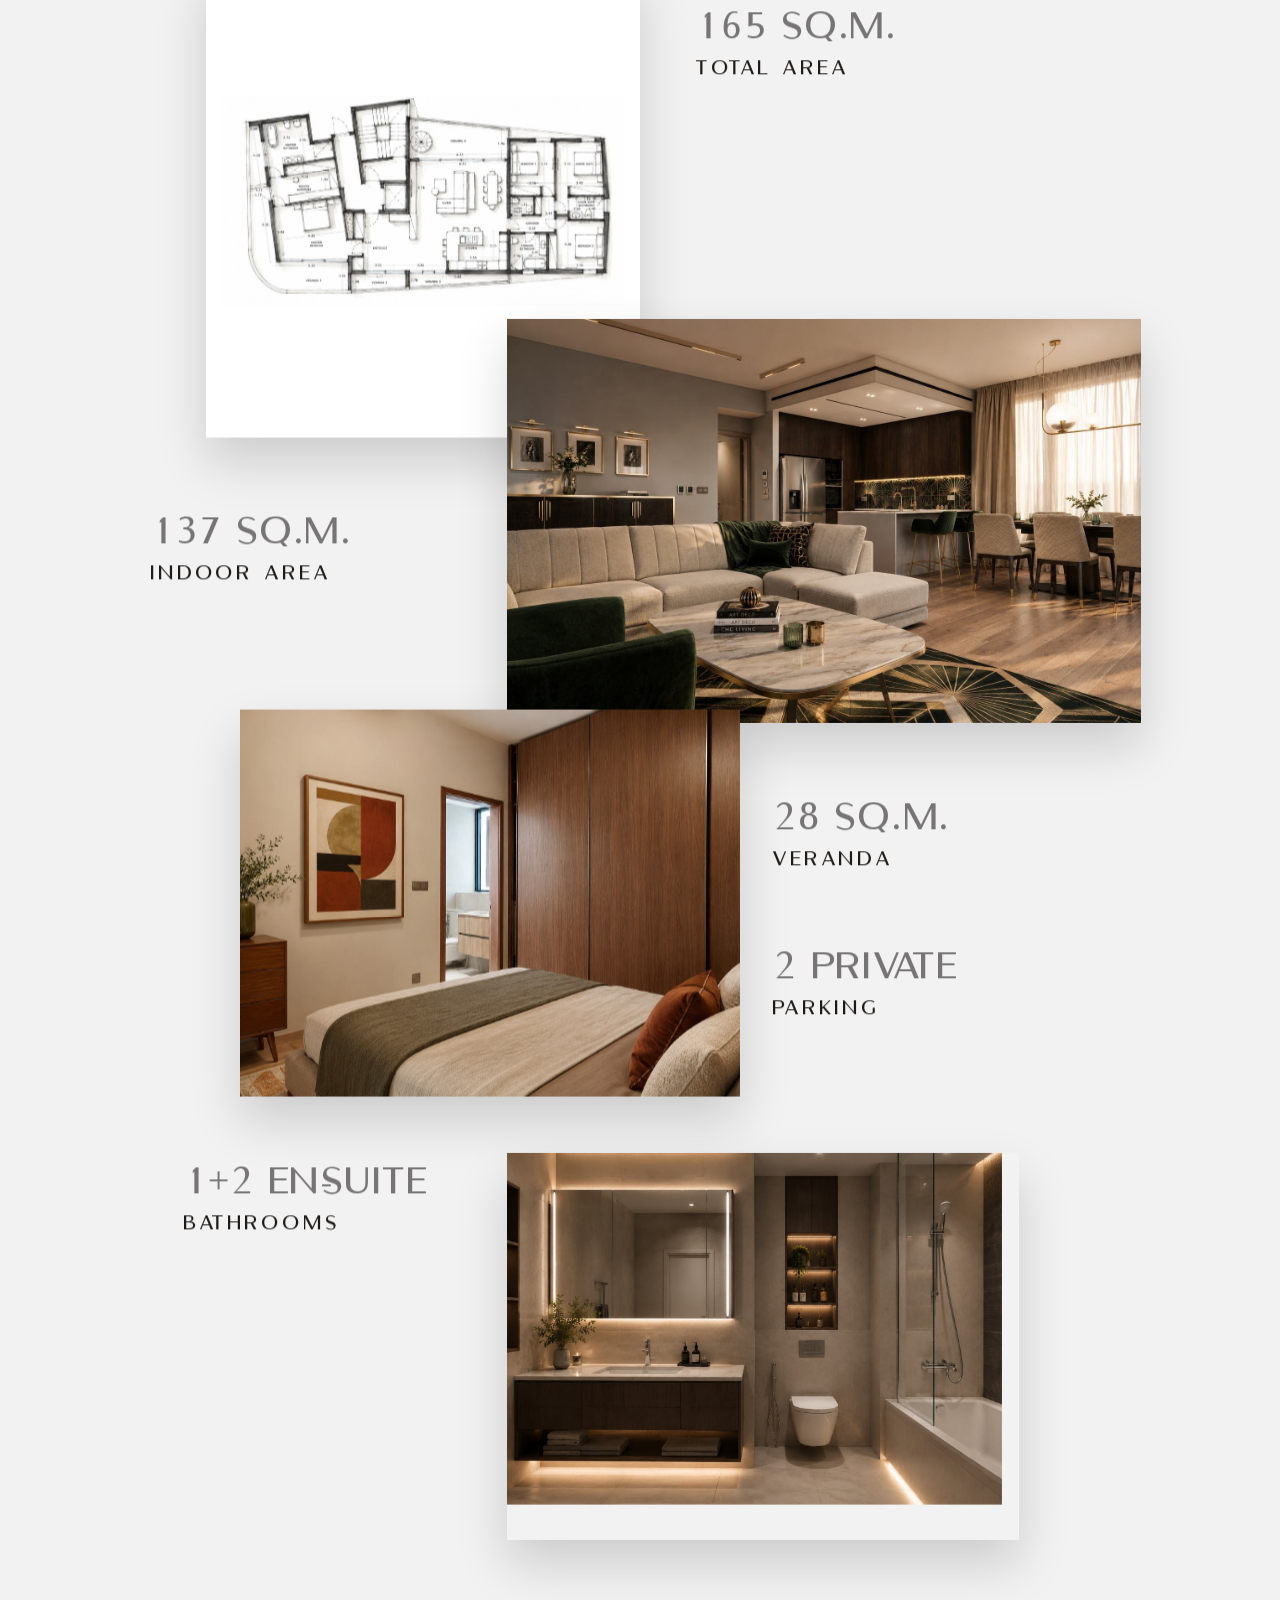
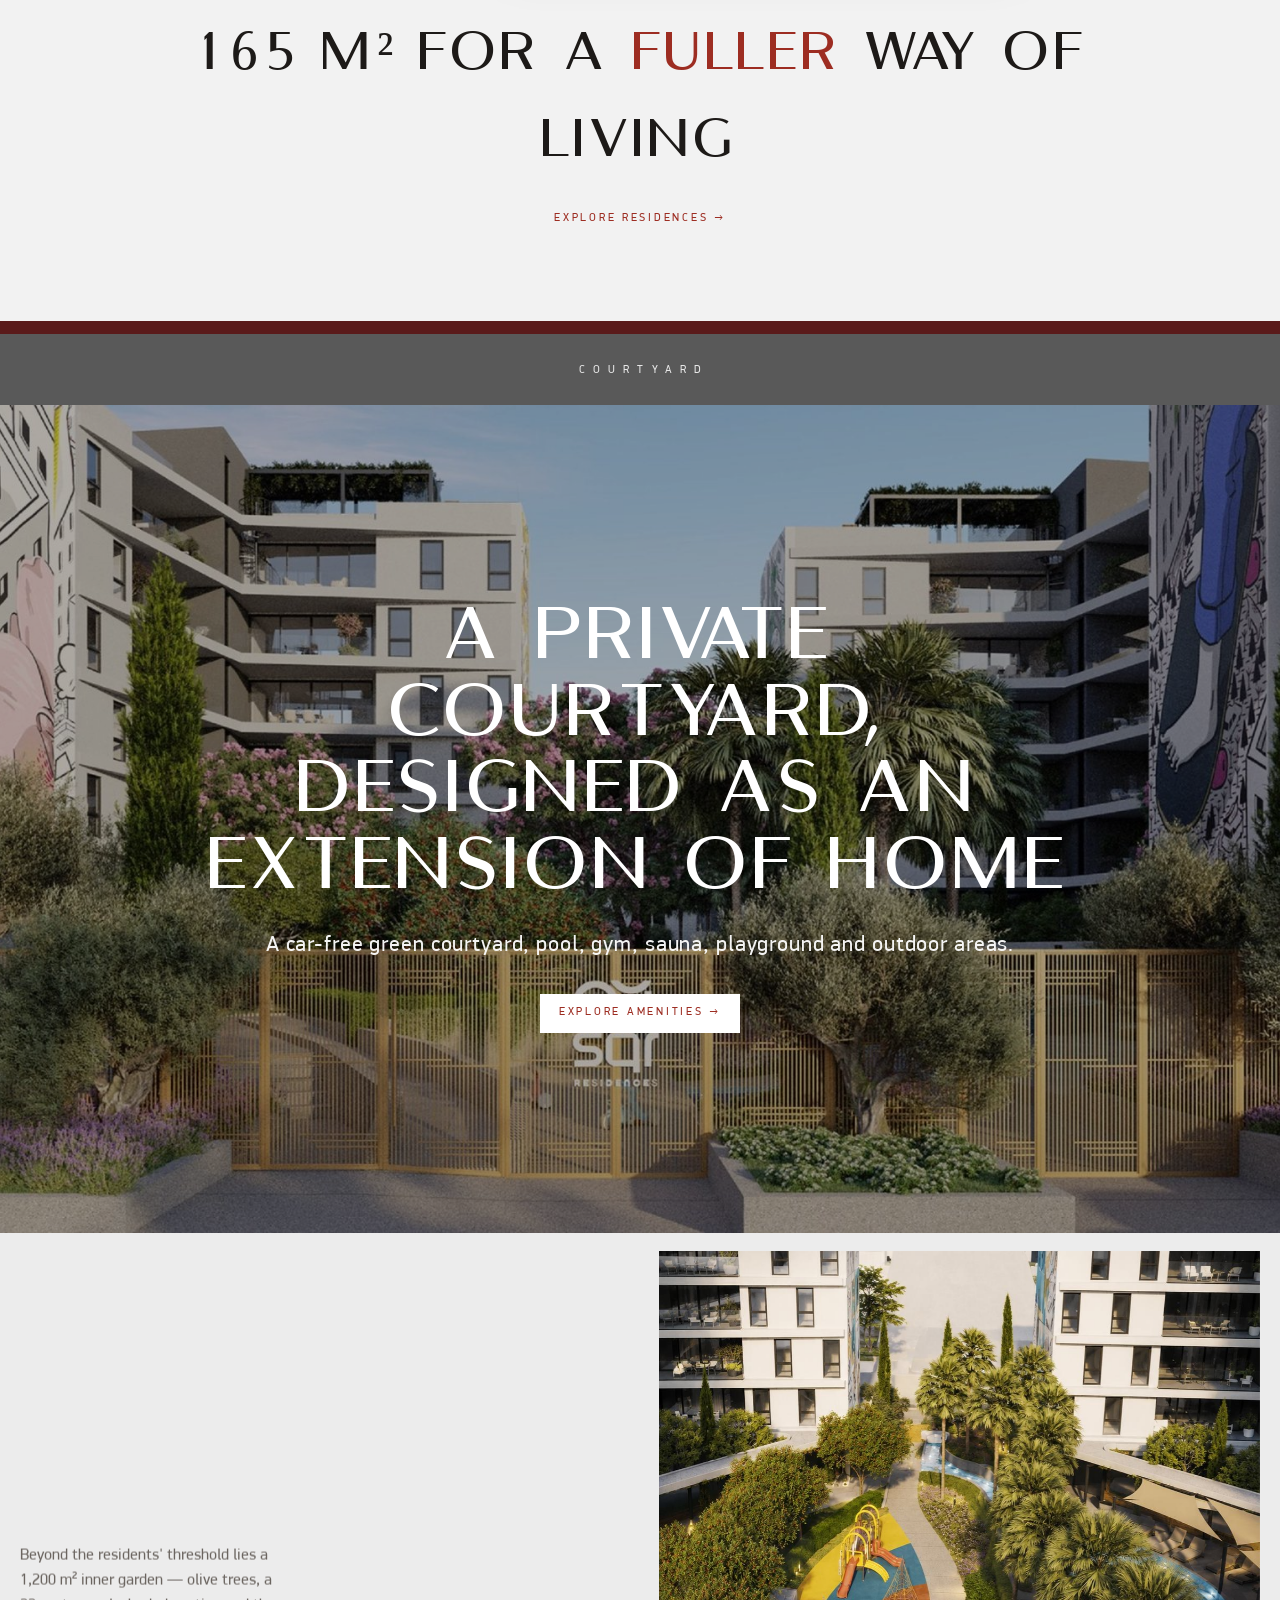
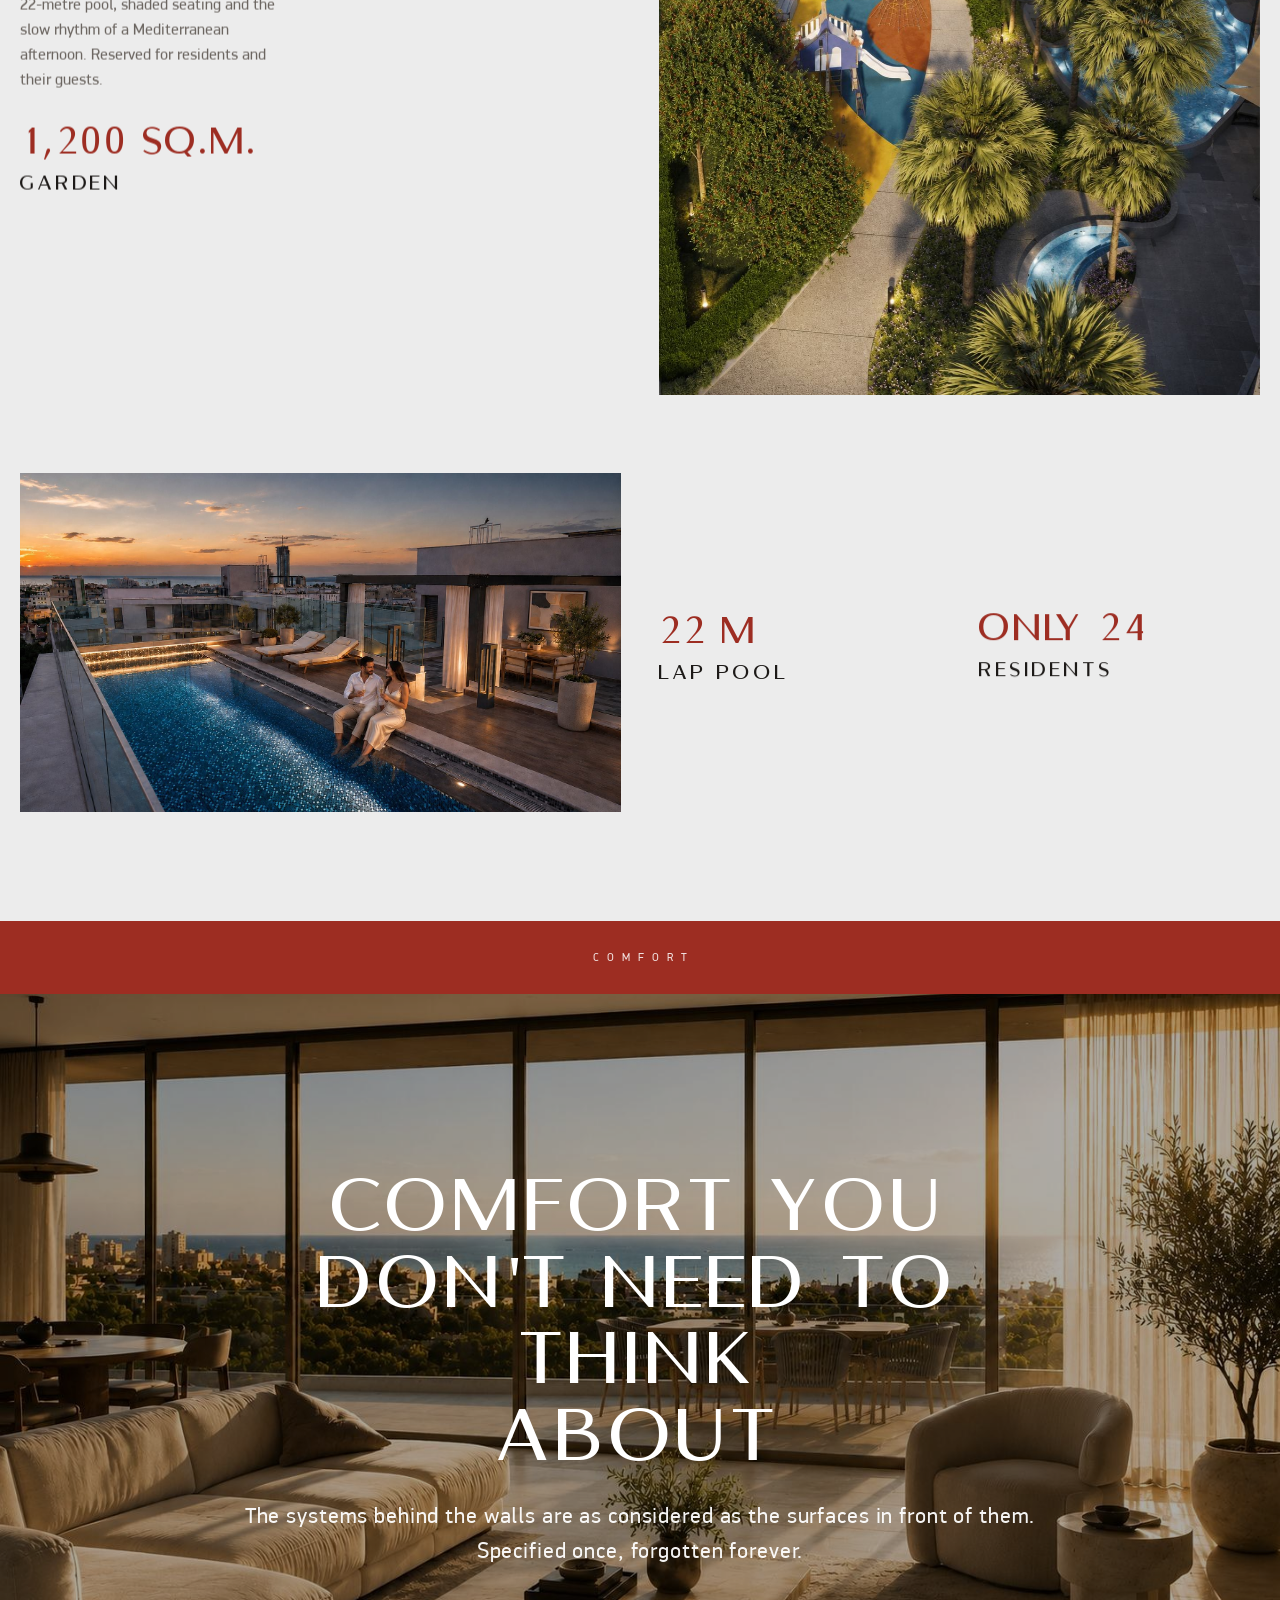
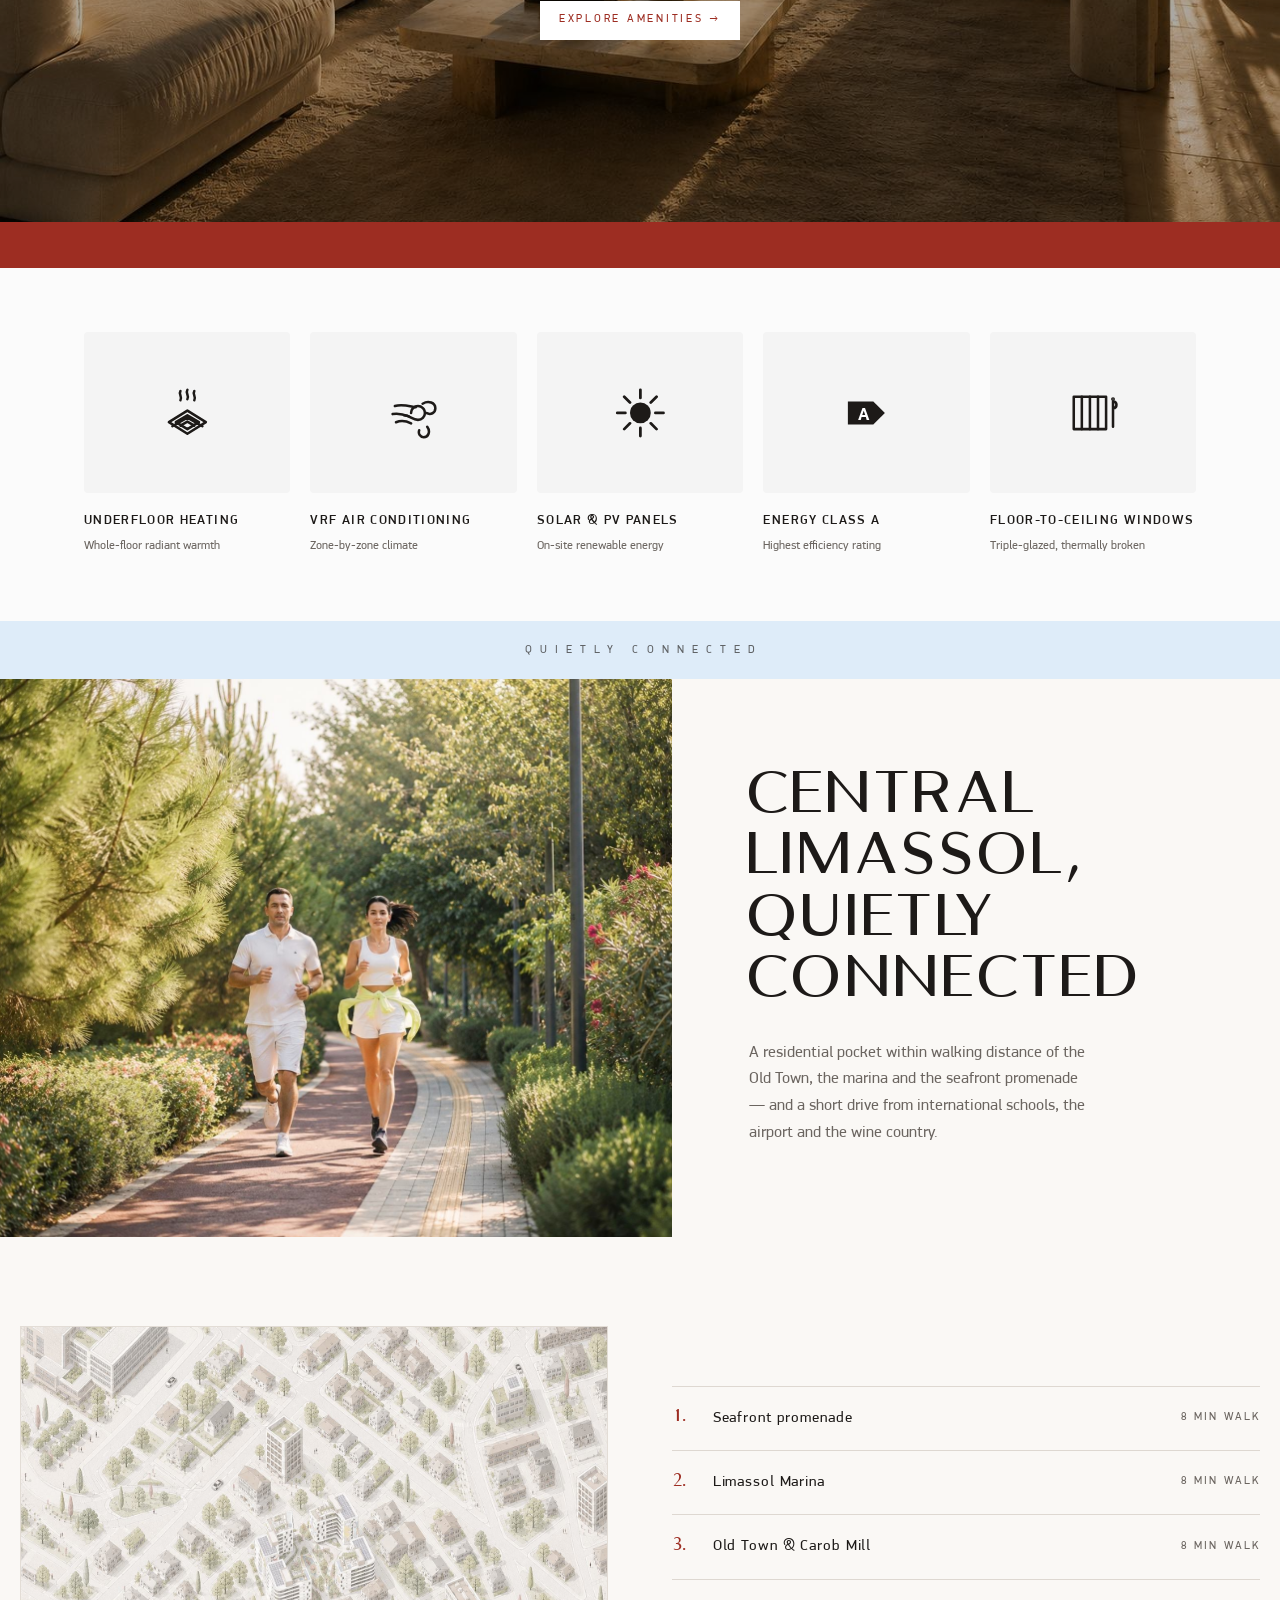
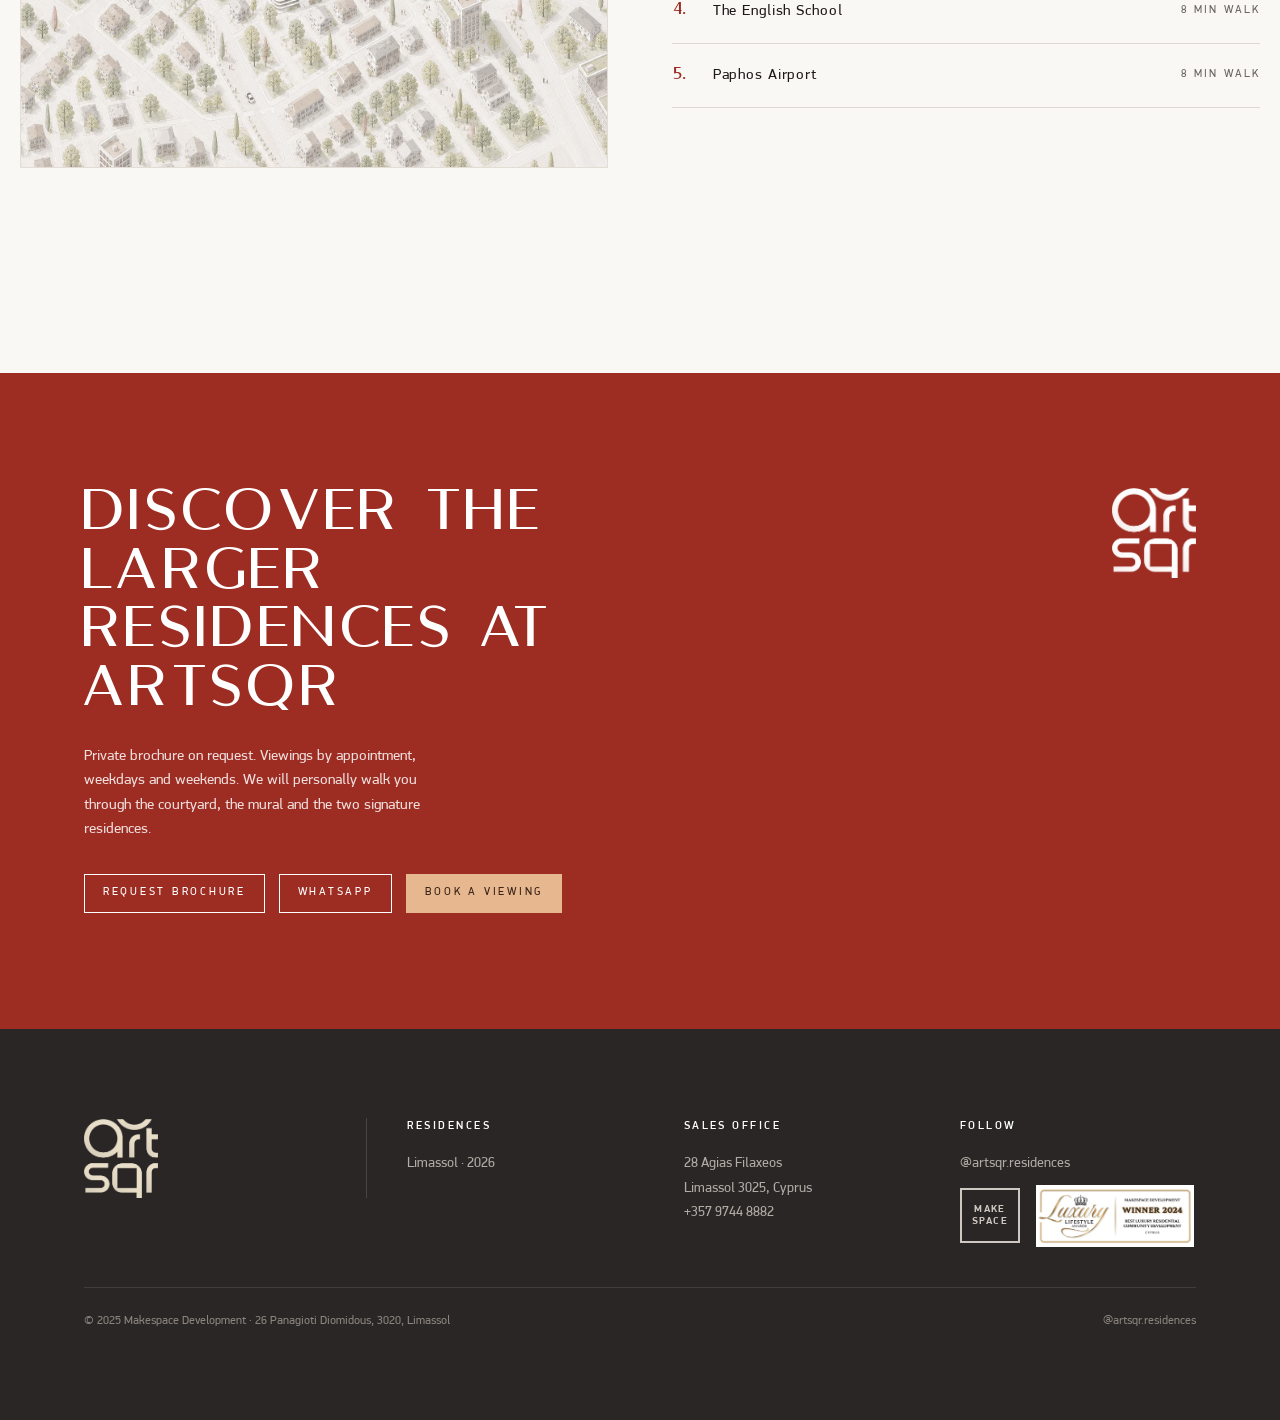
==== commit 50240149: "Family stats: rebuild to match design with rise parallax - Absolute collage matching the screenshot " ====
--- a/index.html
+++ b/index.html
@@ -194,19 +194,17 @@
 
 <!-- ================= FAMILY STATS ================= -->
 <section class="stats stats--grey">
-  <div class="wrap collage">
-    <div class="col col--left">
-      <figure class="cell-img plan parallax" data-speed="0.11"><img src="assets/img/family-plan.jpg" alt="3-bedroom residence floor plan"></figure>
-      <div class="cell-text stat parallax" data-speed="0.06"><span class="stat-num">137 sq.m.</span><div class="stat-label">Indoor area</div></div>
-      <figure class="cell-img parallax" data-speed="0.20"><img src="assets/img/family-bedroom.jpg" alt="Family residence bedroom"></figure>
-      <div class="cell-text stat parallax" data-speed="0.06"><span class="stat-num">1+2 en-suite</span><div class="stat-label">Bathrooms</div></div>
-    </div>
-    <div class="col col--right">
-      <div class="cell-text stat parallax" data-speed="0.06"><span class="stat-num">165 sq.m.</span><div class="stat-label">Total area</div></div>
-      <figure class="cell-img parallax" data-speed="0.08"><img src="assets/img/family-living.jpg" alt="Family residence living area"></figure>
-      <div class="cell-text stat parallax" data-speed="0.06"><span class="stat-num">28 sq.m.</span><div class="stat-label">Veranda</div></div>
-      <div class="cell-text stat parallax" data-speed="0.06"><span class="stat-num">2 private</span><div class="stat-label">Parking</div></div>
-      <figure class="cell-img parallax" data-speed="0.16"><img src="assets/img/family-bath.jpg" alt="Family residence bathroom"></figure>
+  <div class="wrap pc-wrap">
+    <div class="pcollage fcollage">
+      <figure class="pc-img fc-plan rise" data-rise="80"><img src="assets/img/family-plan.jpg" alt="3-bedroom residence floor plan"></figure>
+      <div class="pc-stat fc-total rise" data-rise="105"><span class="stat-num">165 sq.m.</span><div class="stat-label">Total area</div></div>
+      <figure class="pc-img fc-living rise" data-rise="105"><img src="assets/img/family-indoor.jpg" alt="Family residence living area"></figure>
+      <div class="pc-stat fc-indoor rise" data-rise="80"><span class="stat-num">137 sq.m.</span><div class="stat-label">Indoor area</div></div>
+      <figure class="pc-img fc-bed rise" data-rise="80"><img src="assets/img/family-bedroom.jpg" alt="Family residence bedroom"></figure>
+      <div class="pc-stat fc-veranda rise" data-rise="105"><span class="stat-num">28 sq.m.</span><div class="stat-label">Veranda</div></div>
+      <div class="pc-stat fc-parking rise" data-rise="105"><span class="stat-num">2 private</span><div class="stat-label">Parking</div></div>
+      <div class="pc-stat fc-baths rise" data-rise="80"><span class="stat-num">1+2 en-suite</span><div class="stat-label">Bathrooms</div></div>
+      <figure class="pc-img fc-bath rise" data-rise="105"><img src="assets/img/family-bath.jpg" alt="Family residence bathroom"></figure>
     </div>
   </div>
   <div class="wrap stats-cta">
--- a/css/style.css
+++ b/css/style.css
@@ -345,9 +345,10 @@
    SIGNATURE banded hero
    =========================================================== */
 .band{background:var(--charcoal);color:#fff;text-align:center;padding:16px}
-.band .label{opacity:.85;letter-spacing:.55em;padding-left:.55em}  /* wide tracking as in the design */
+.band .label{opacity:.85;letter-spacing:.72em;padding-left:.72em}  /* wide tracking as in the design */
 .band--signature{background:var(--burgundy)}      /* penthouse signature — burgundy/red */
-.band--grey{background:var(--band-grey)}            /* family signature & courtyard — grey */
+.band--grey{background:var(--band-grey);border-top:13px solid var(--burgundy);  /* thin burgundy line above grey */
+  padding-top:23px;padding-bottom:23px}            /* family signature & courtyard — grey */
 .band--comfort{background:var(--red);padding:24px}  /* comfort — burgundy, larger */
 .band--quiet{background:var(--blue-band);color:var(--ink)}
 .band--quiet .label{opacity:.65}
@@ -360,7 +361,7 @@
 .feature::after{content:"";position:absolute;inset:0;background:rgba(0,0,0,.32)}
 .feature__inner{position:relative;z-index:2;padding:var(--pad);max-width:1000px}
 .feature__inner h2{font-size:clamp(2.4rem,6vw,4.6rem);font-weight:300;letter-spacing:.04em;line-height:1.04}
-.feature__inner .sub{margin:1rem 0 1.8rem;letter-spacing:.05em;font-size:1rem;opacity:.92}
+.feature__inner .sub{margin:1.1rem 0 1.9rem;letter-spacing:.04em;font-size:clamp(1.1rem,1.7vw,1.4rem);opacity:.95}
 
 /* ===========================================================
    STATS (light blue blocks with images)
@@ -430,6 +431,21 @@
 .pc-veranda{left:55%; top:64%}
 .pc-roofg  {left:10%; top:84%}
 .pc-roof   {left:44%; top:76.5%; width:56%; height:18.5%; z-index:5}
+
+/* ---------- Family stats collage (absolute, matches design) ---------- */
+.fcollage{padding-bottom:158%}
+.fc-plan   {left:11%; top:5%;    width:39%; height:27%;   z-index:1; background:#fff; padding:1.4%}
+.fc-plan img{object-fit:contain}
+.fc-total  {left:55%; top:6.5%}
+.fc-living {left:38%; top:24%;   width:57%; height:23%;   z-index:2}
+.fc-indoor {left:6%;  top:36.5%}
+.fc-bed    {left:14%; top:47.5%; width:45%; height:22%;   z-index:3}
+.fc-veranda{left:62%; top:51.5%}
+.fc-parking{left:62%; top:60%}
+.fc-baths  {left:9%;  top:73.5%}
+.fc-bath   {left:38%; top:71.5%; width:46%; height:22%;   z-index:4}
+/* family stat numbers are grey (not red, as on the blue page) */
+.stats--grey .stat-num{color:#767474}
 
 /* ---------- Parallax floating images ---------- */
 .parallax{will-change:transform}
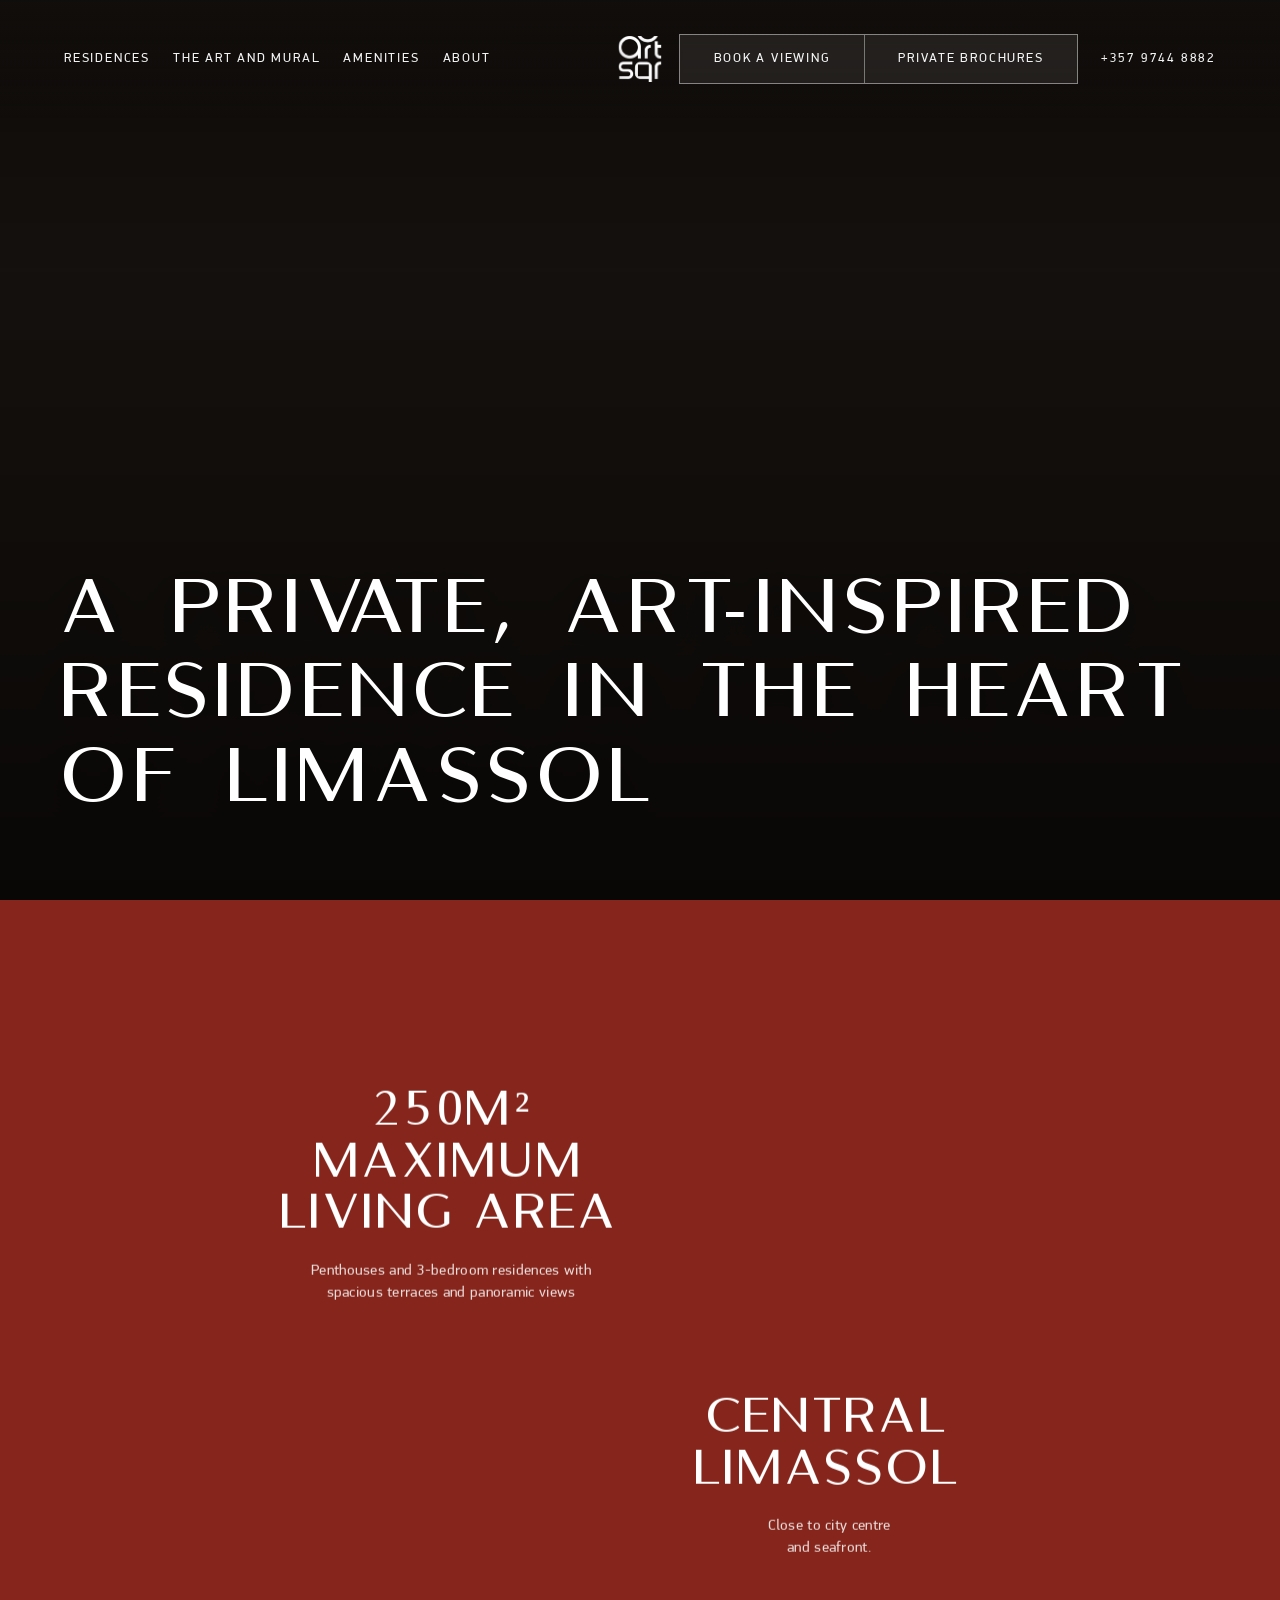
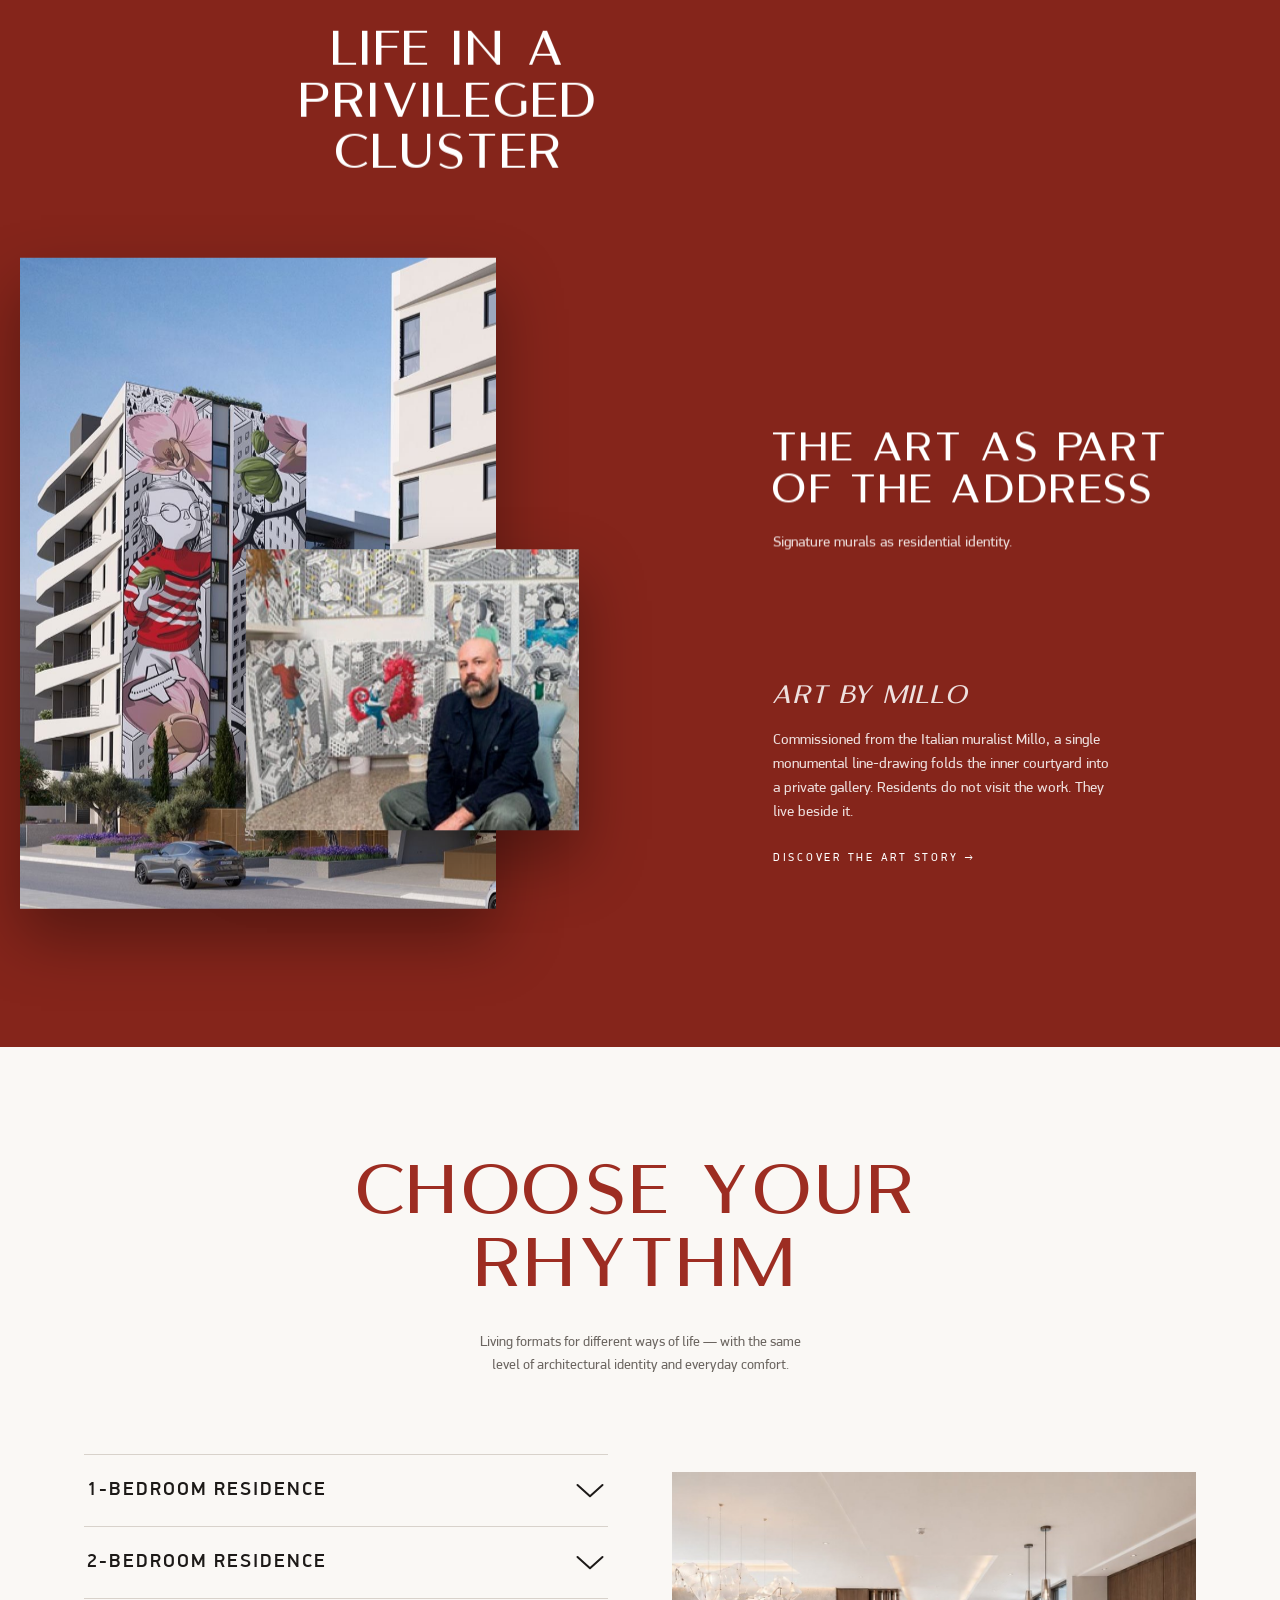
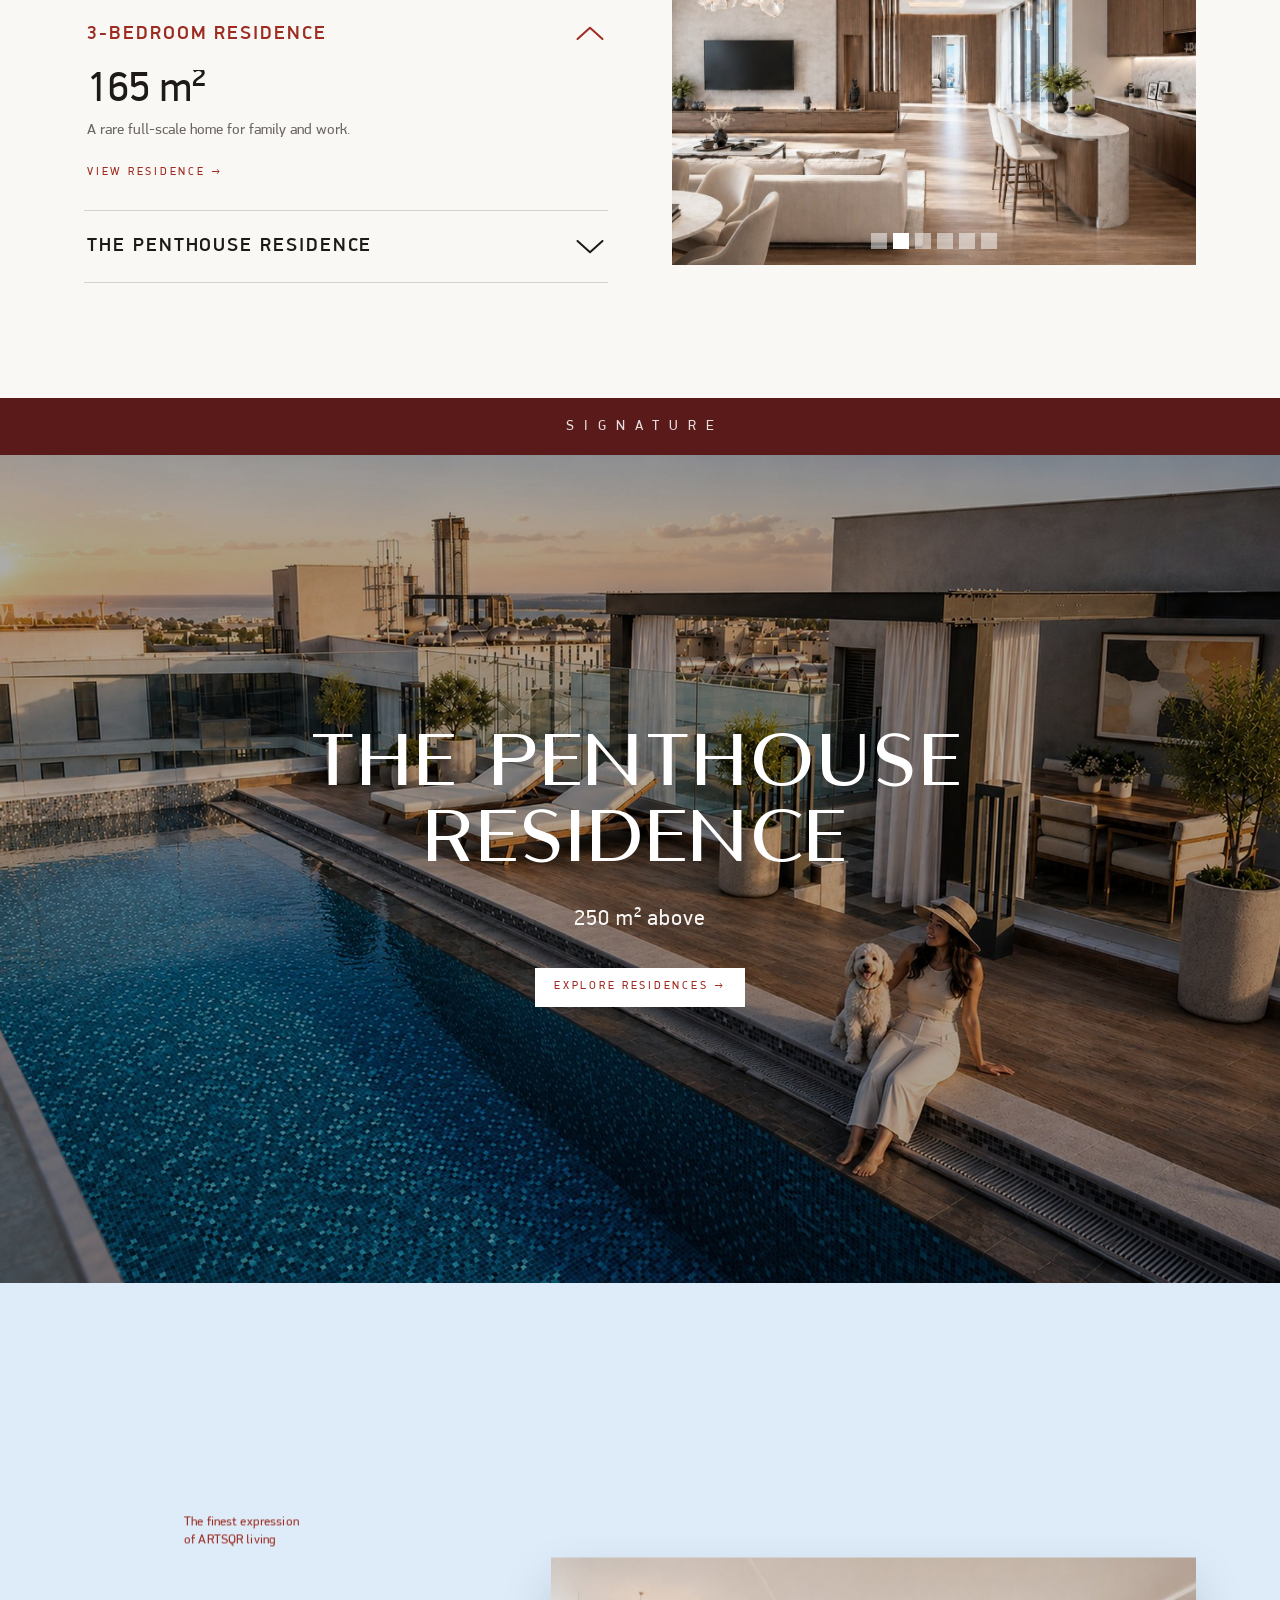
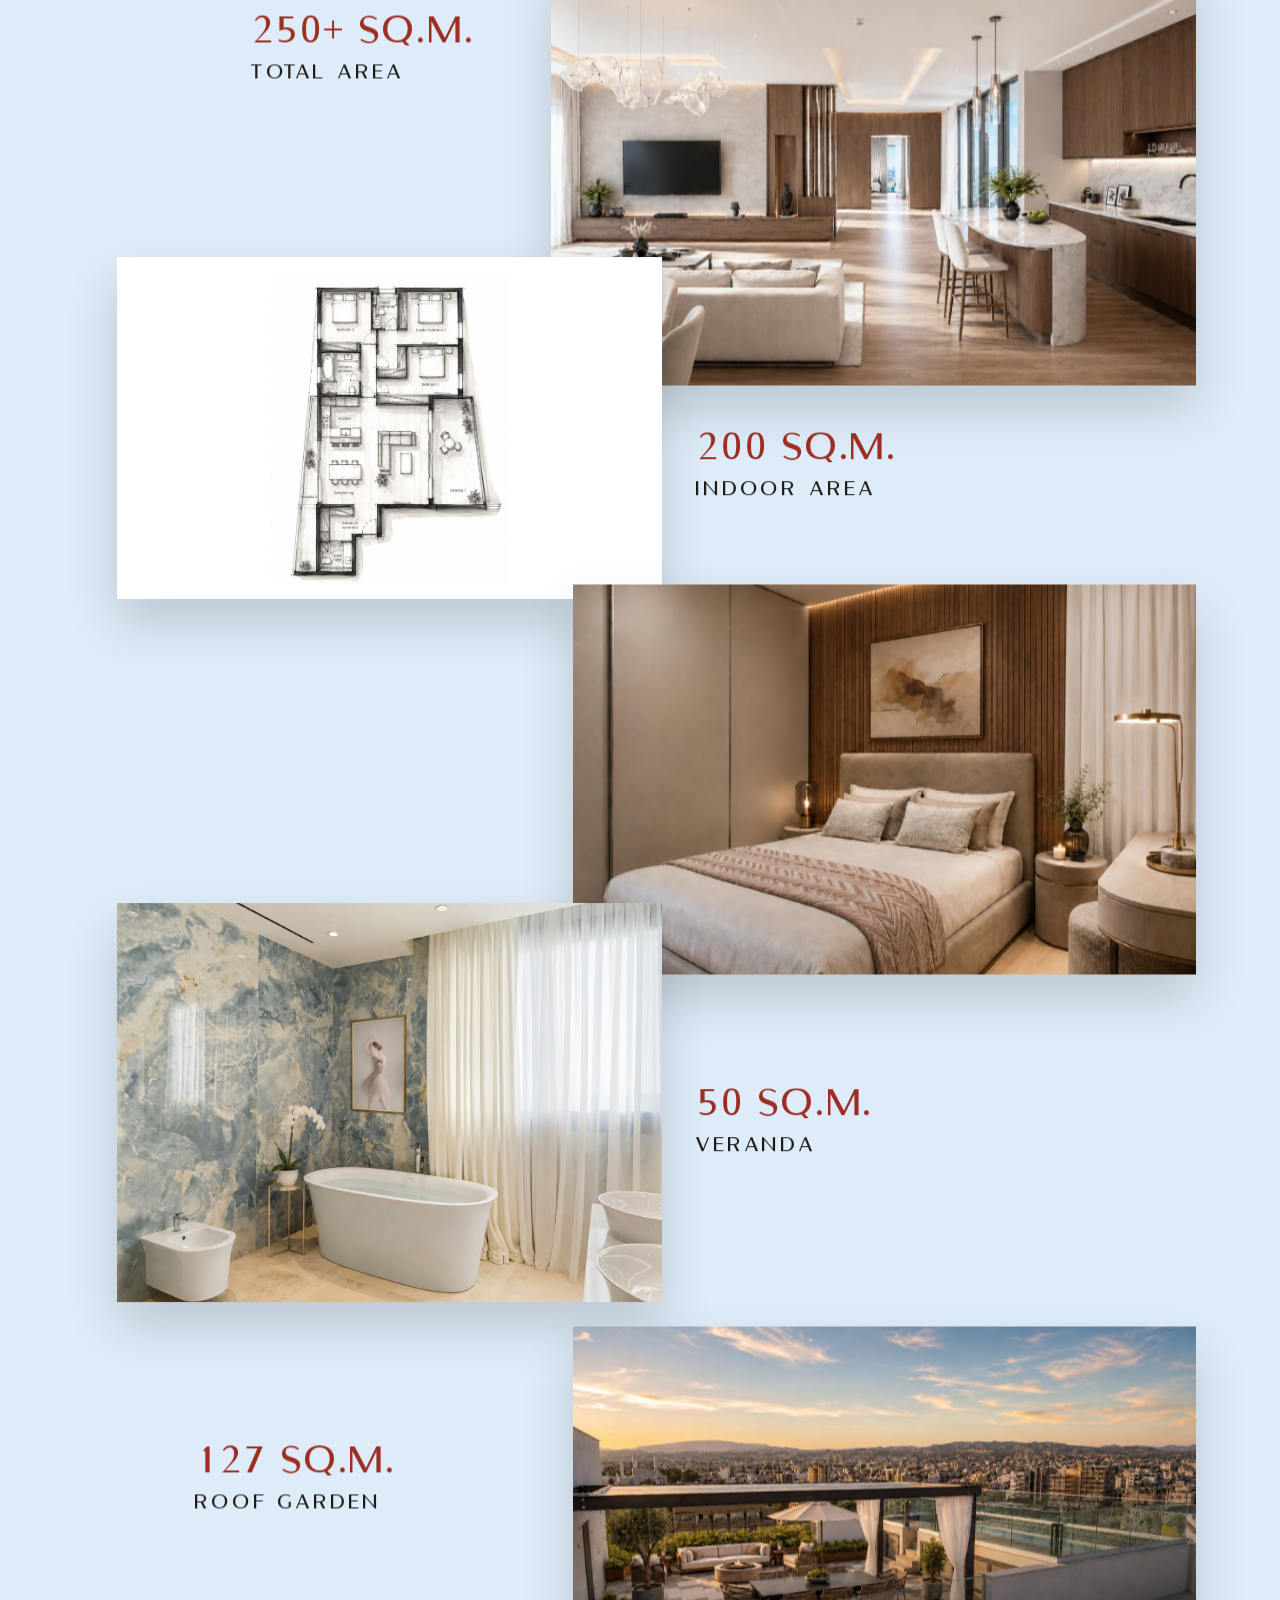
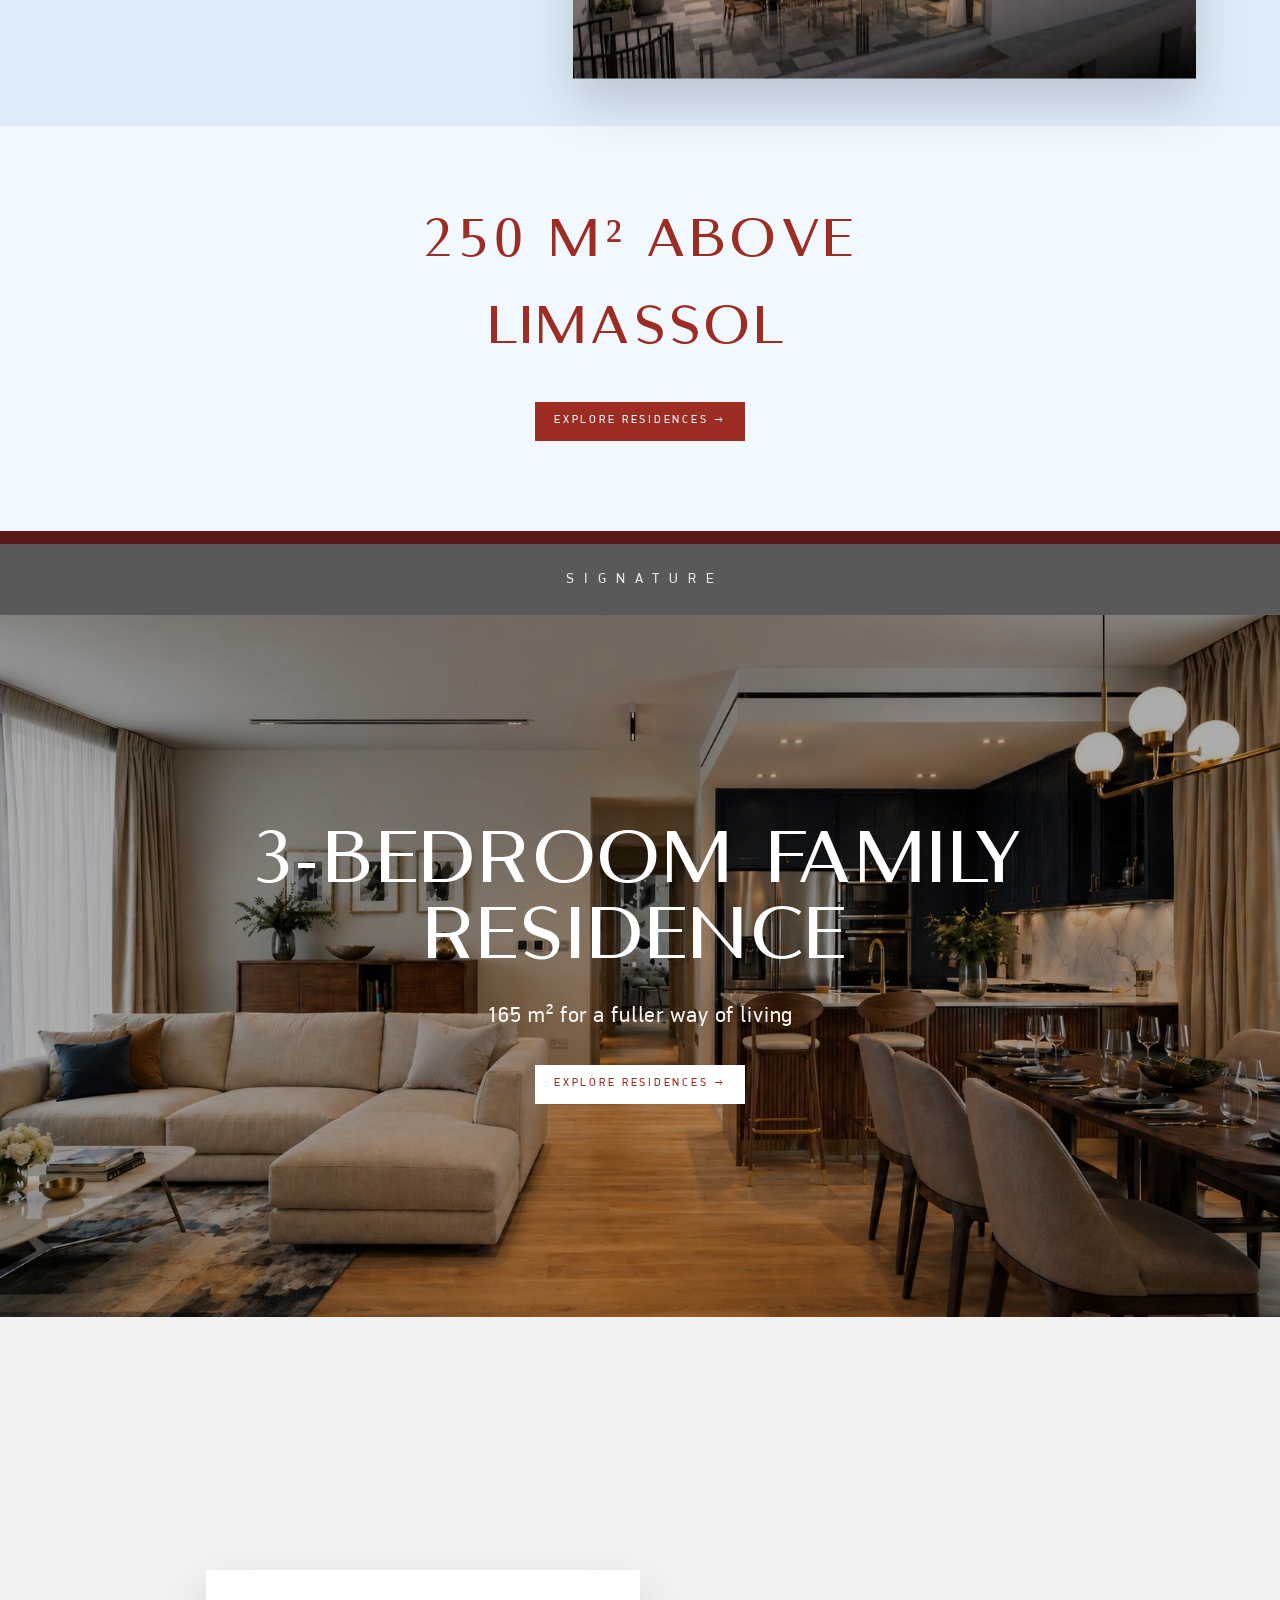
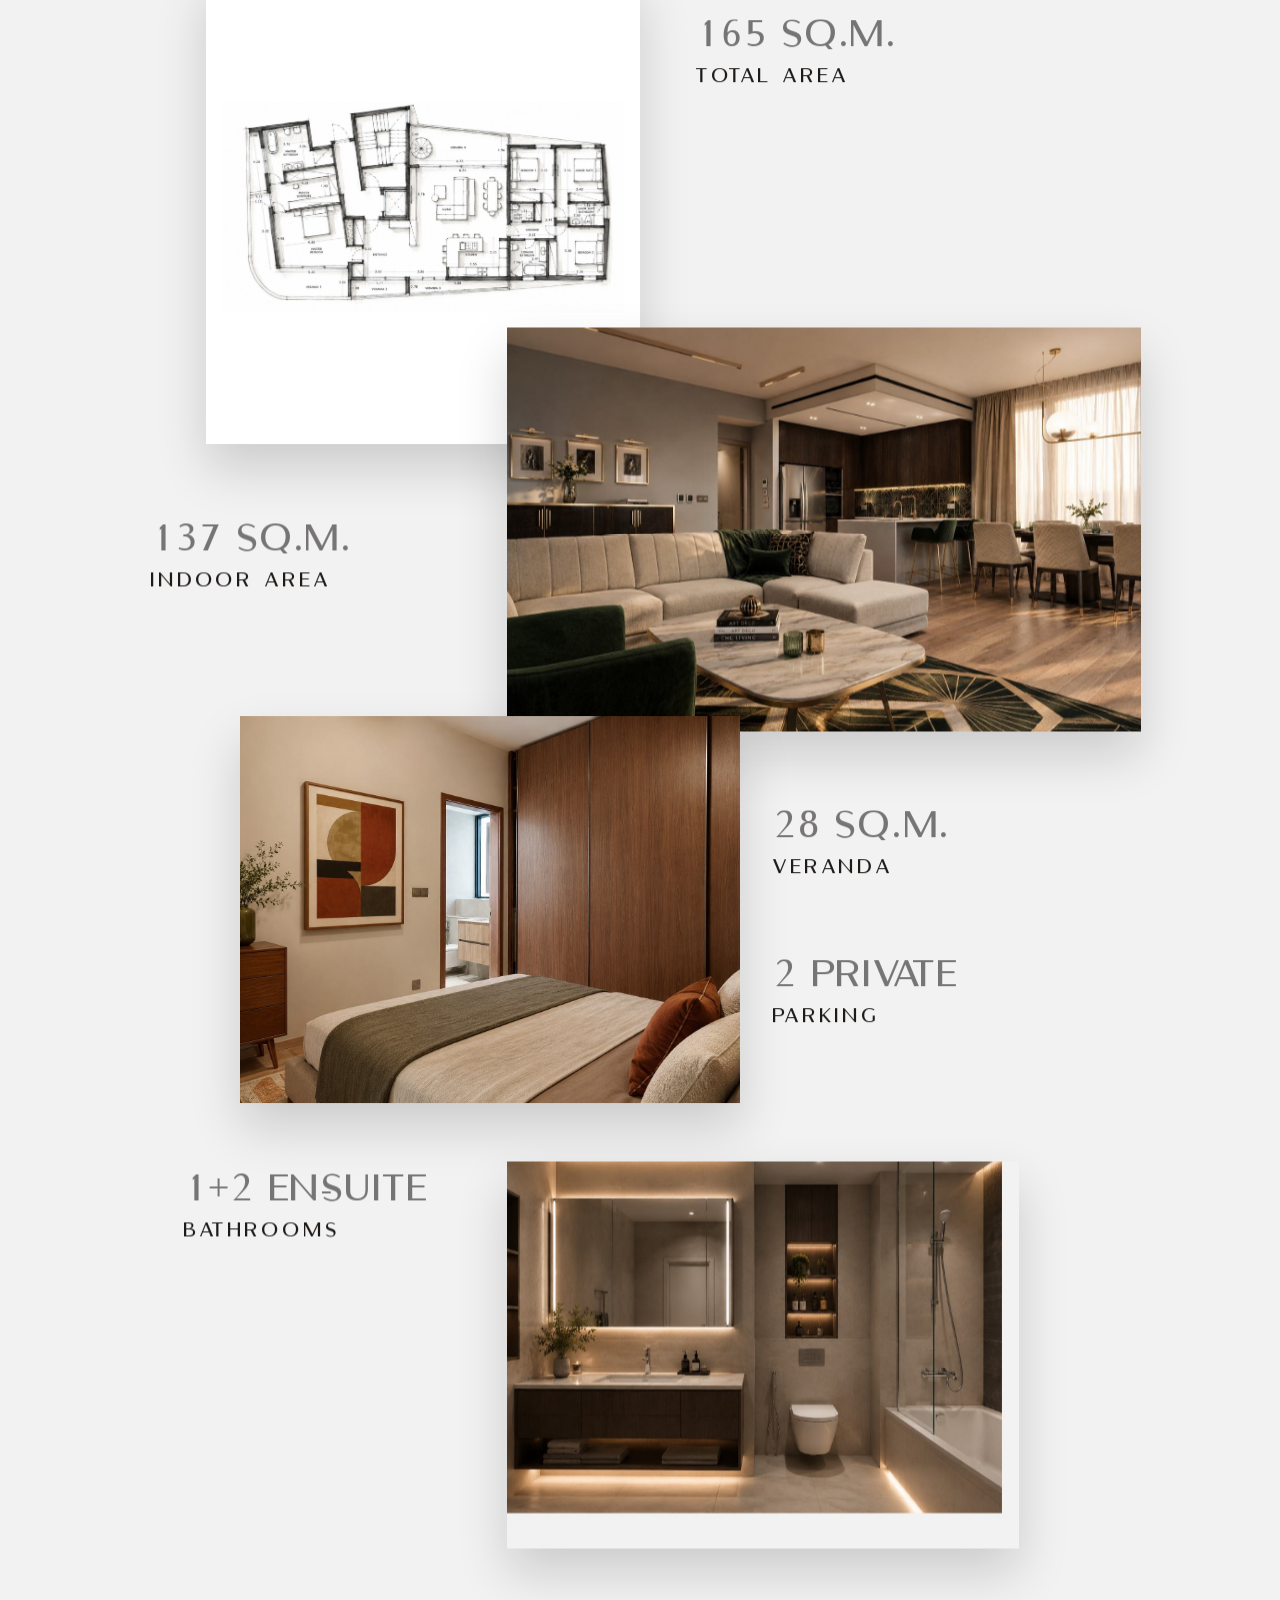
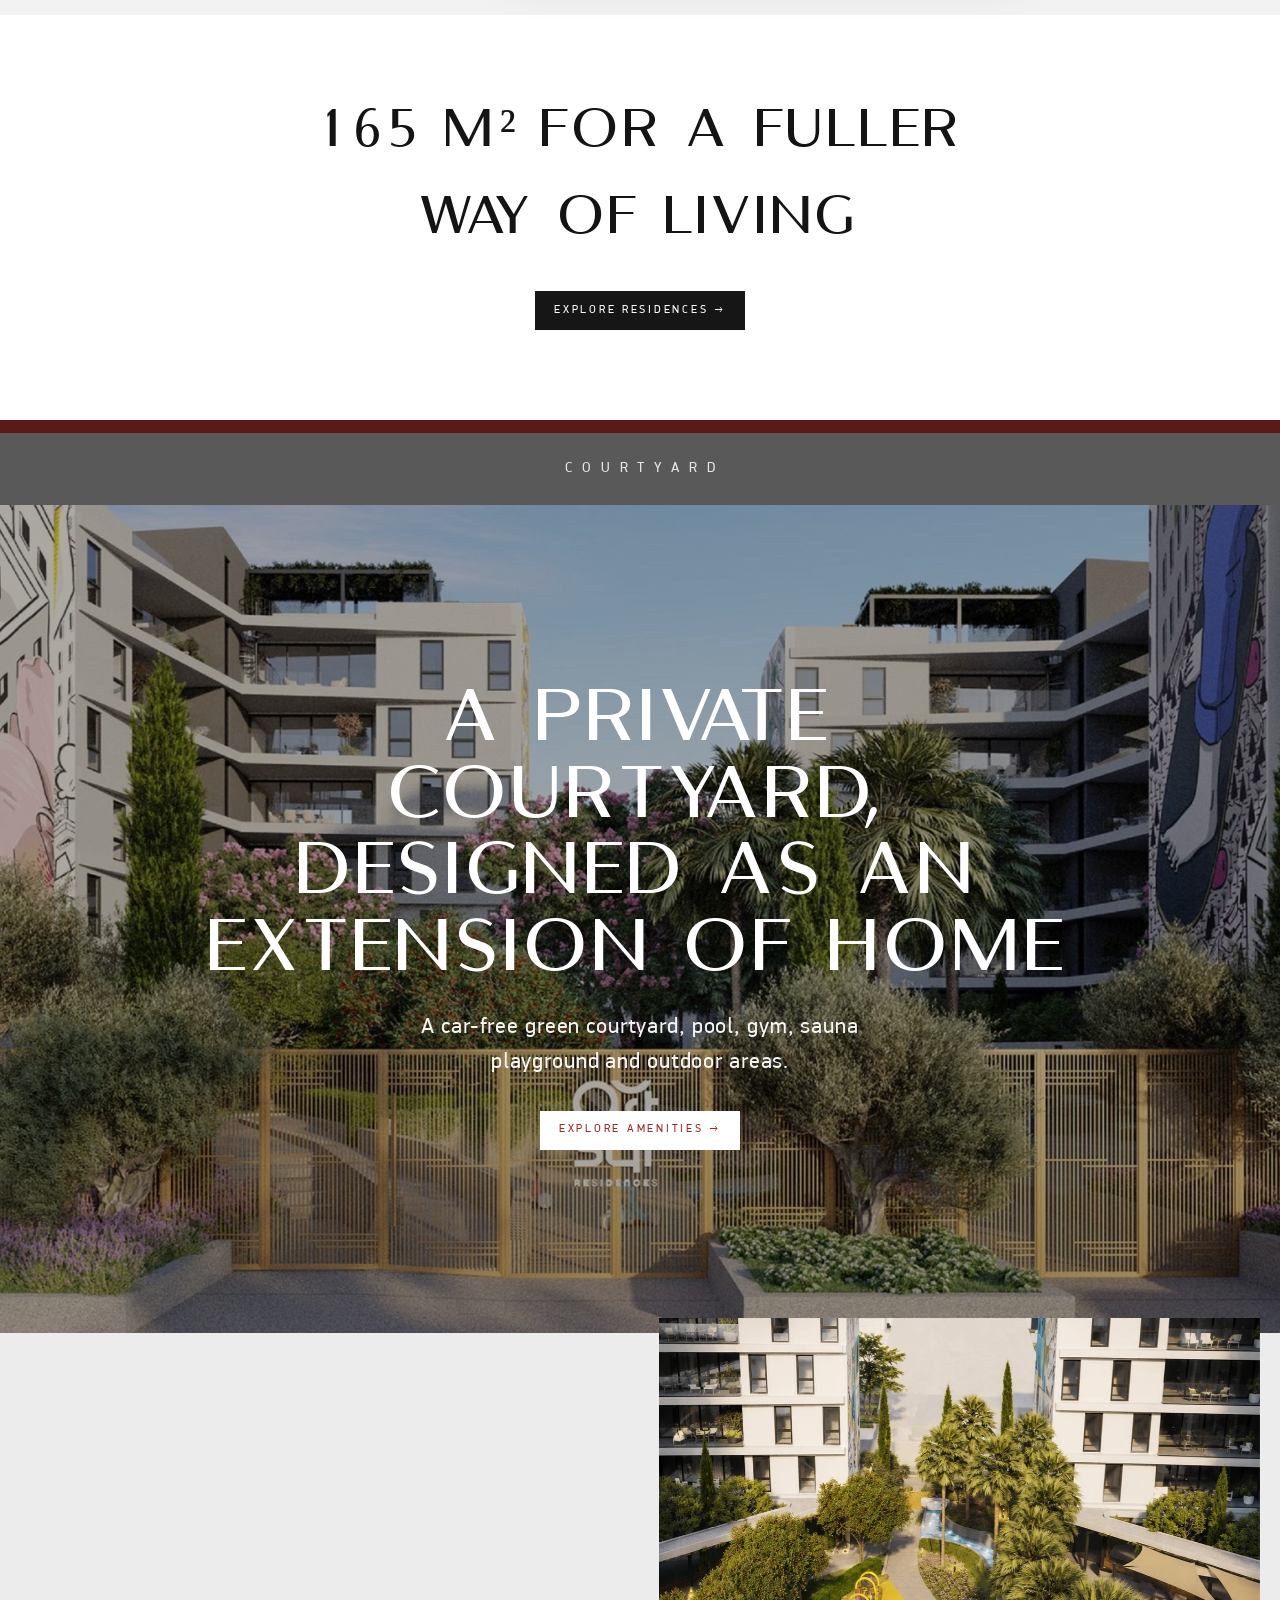
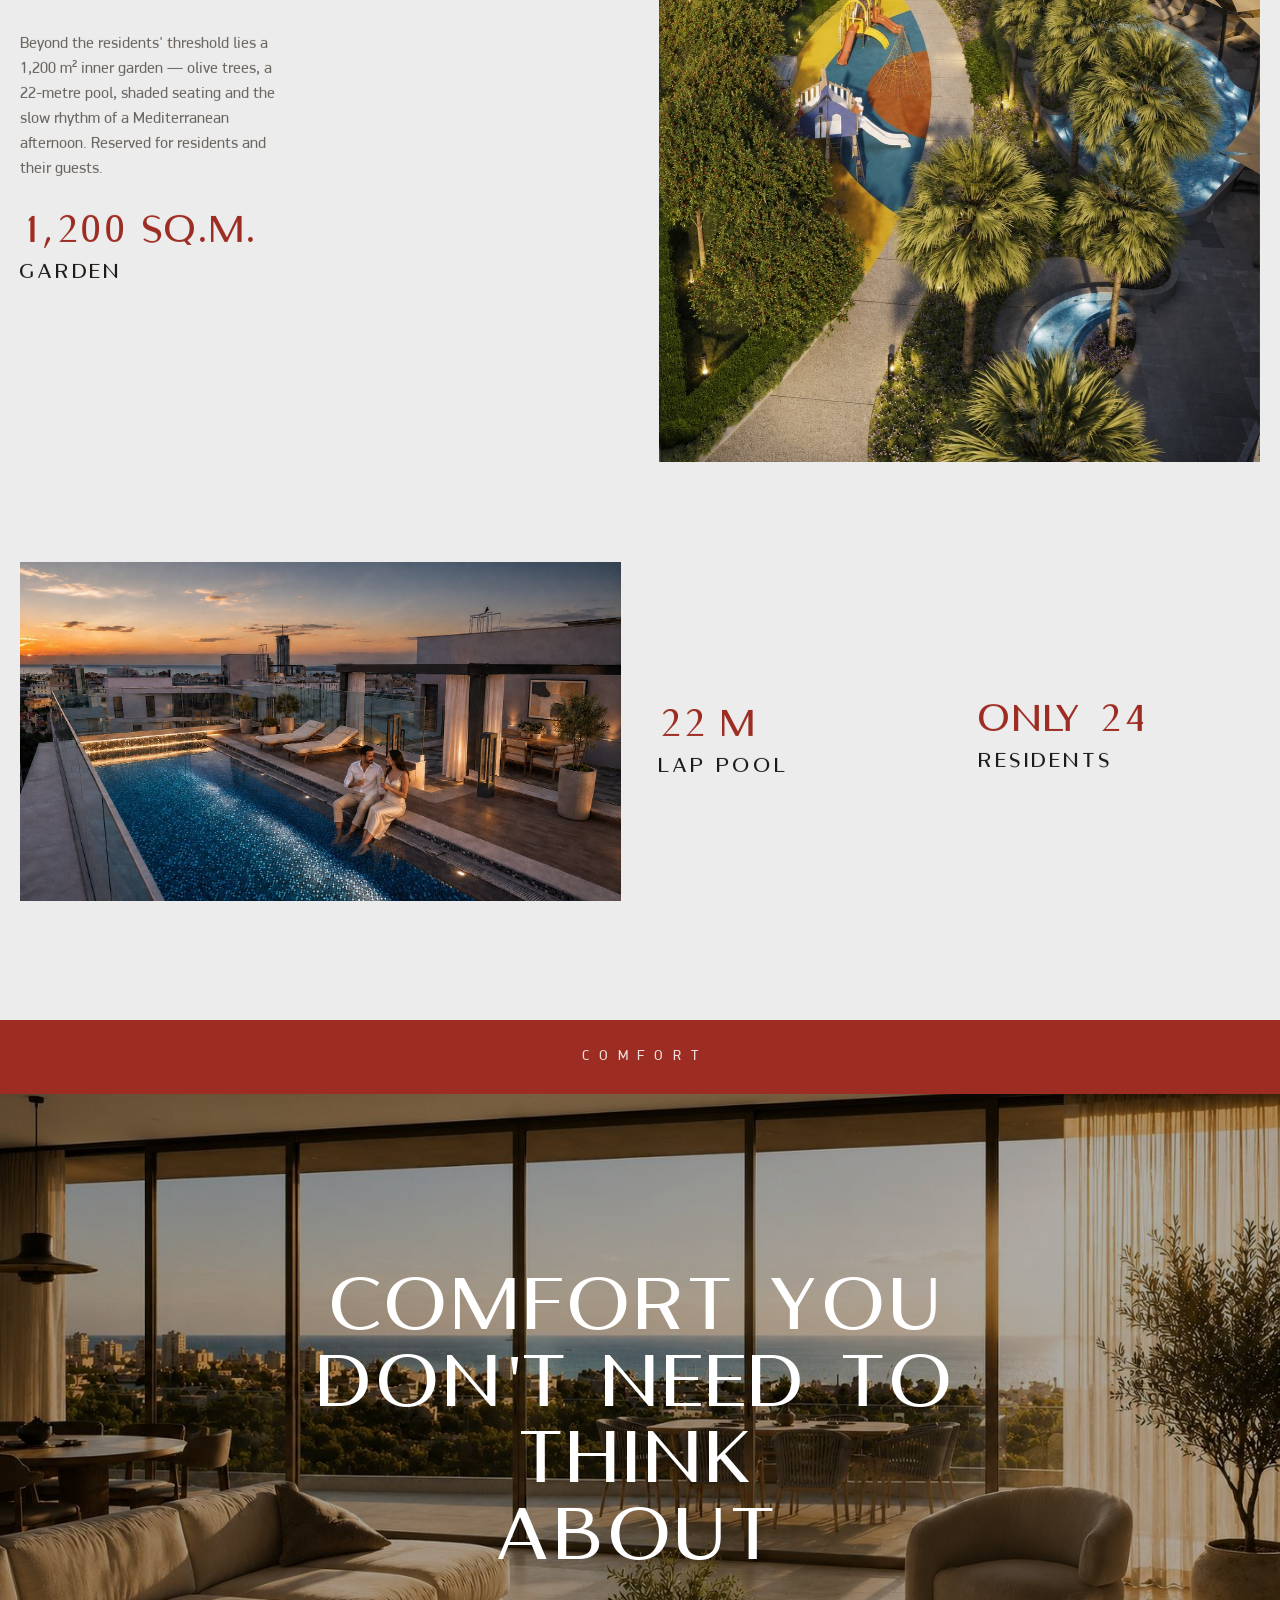
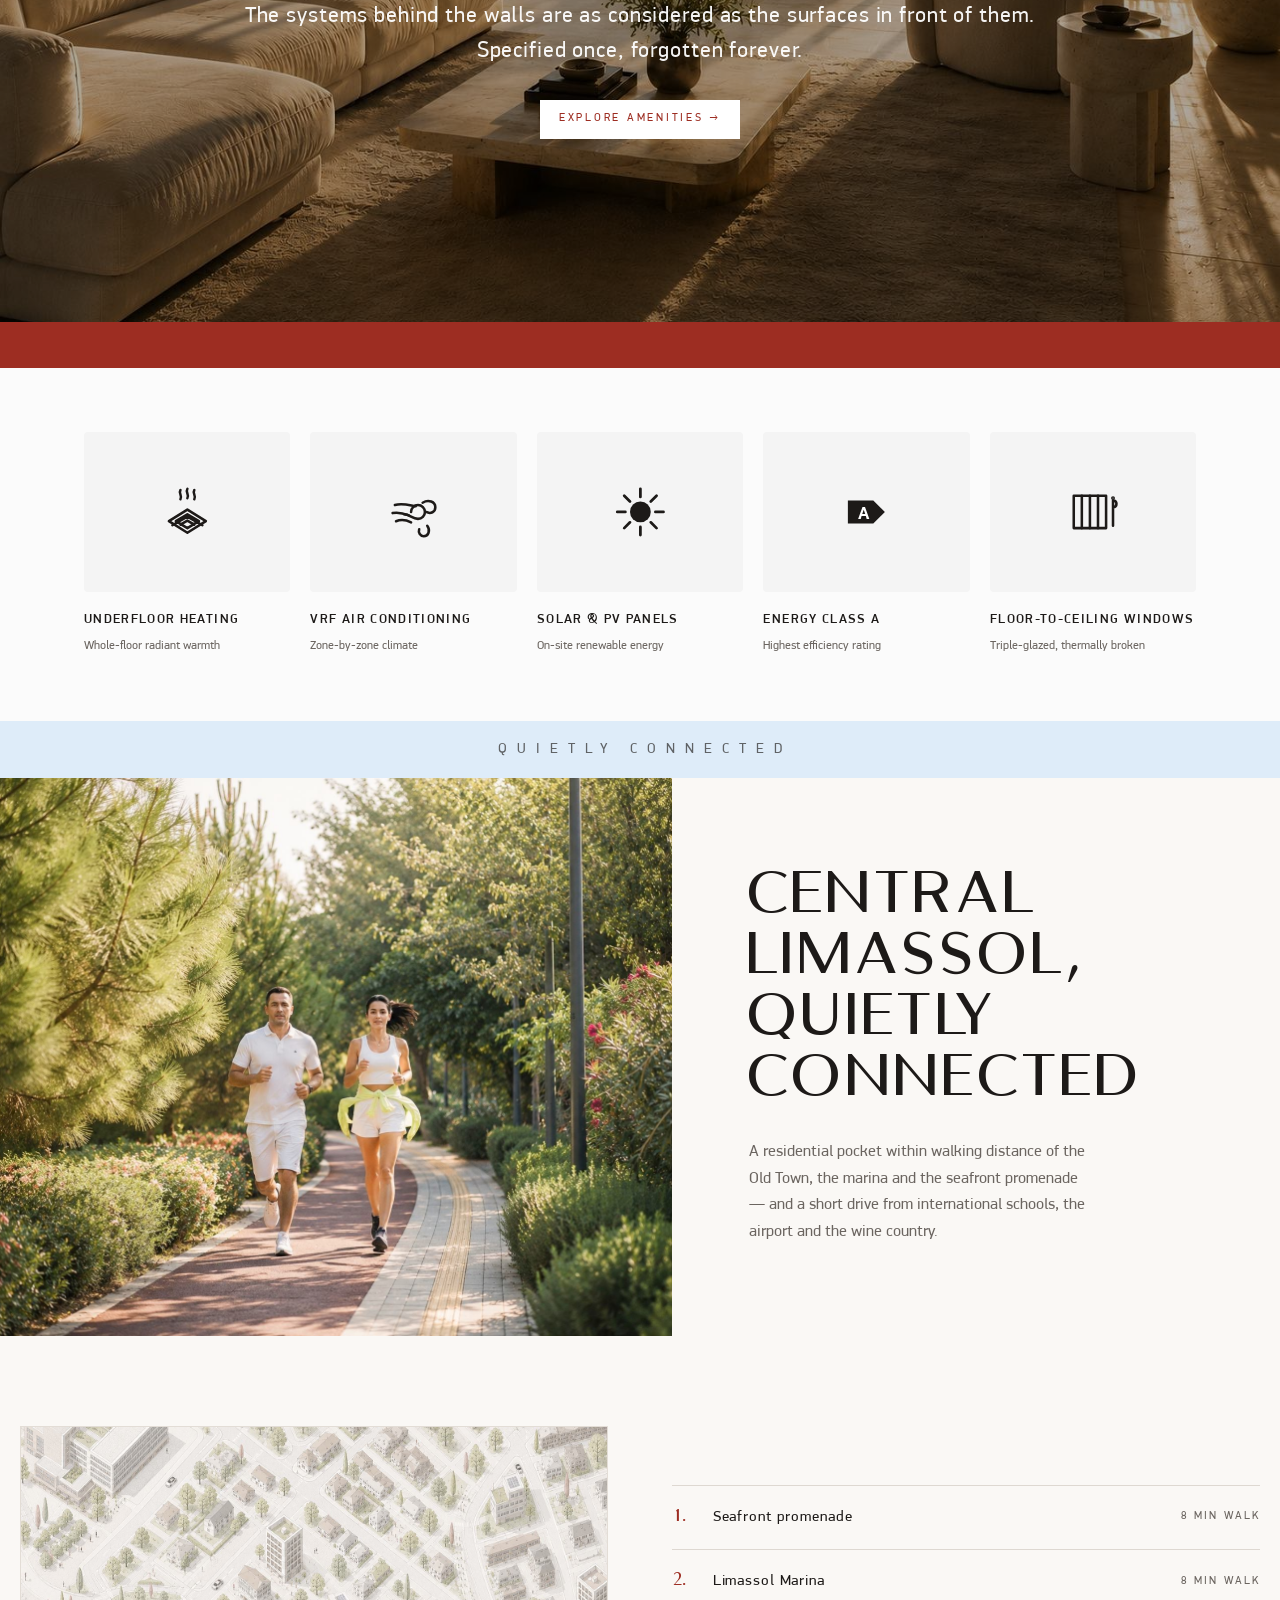
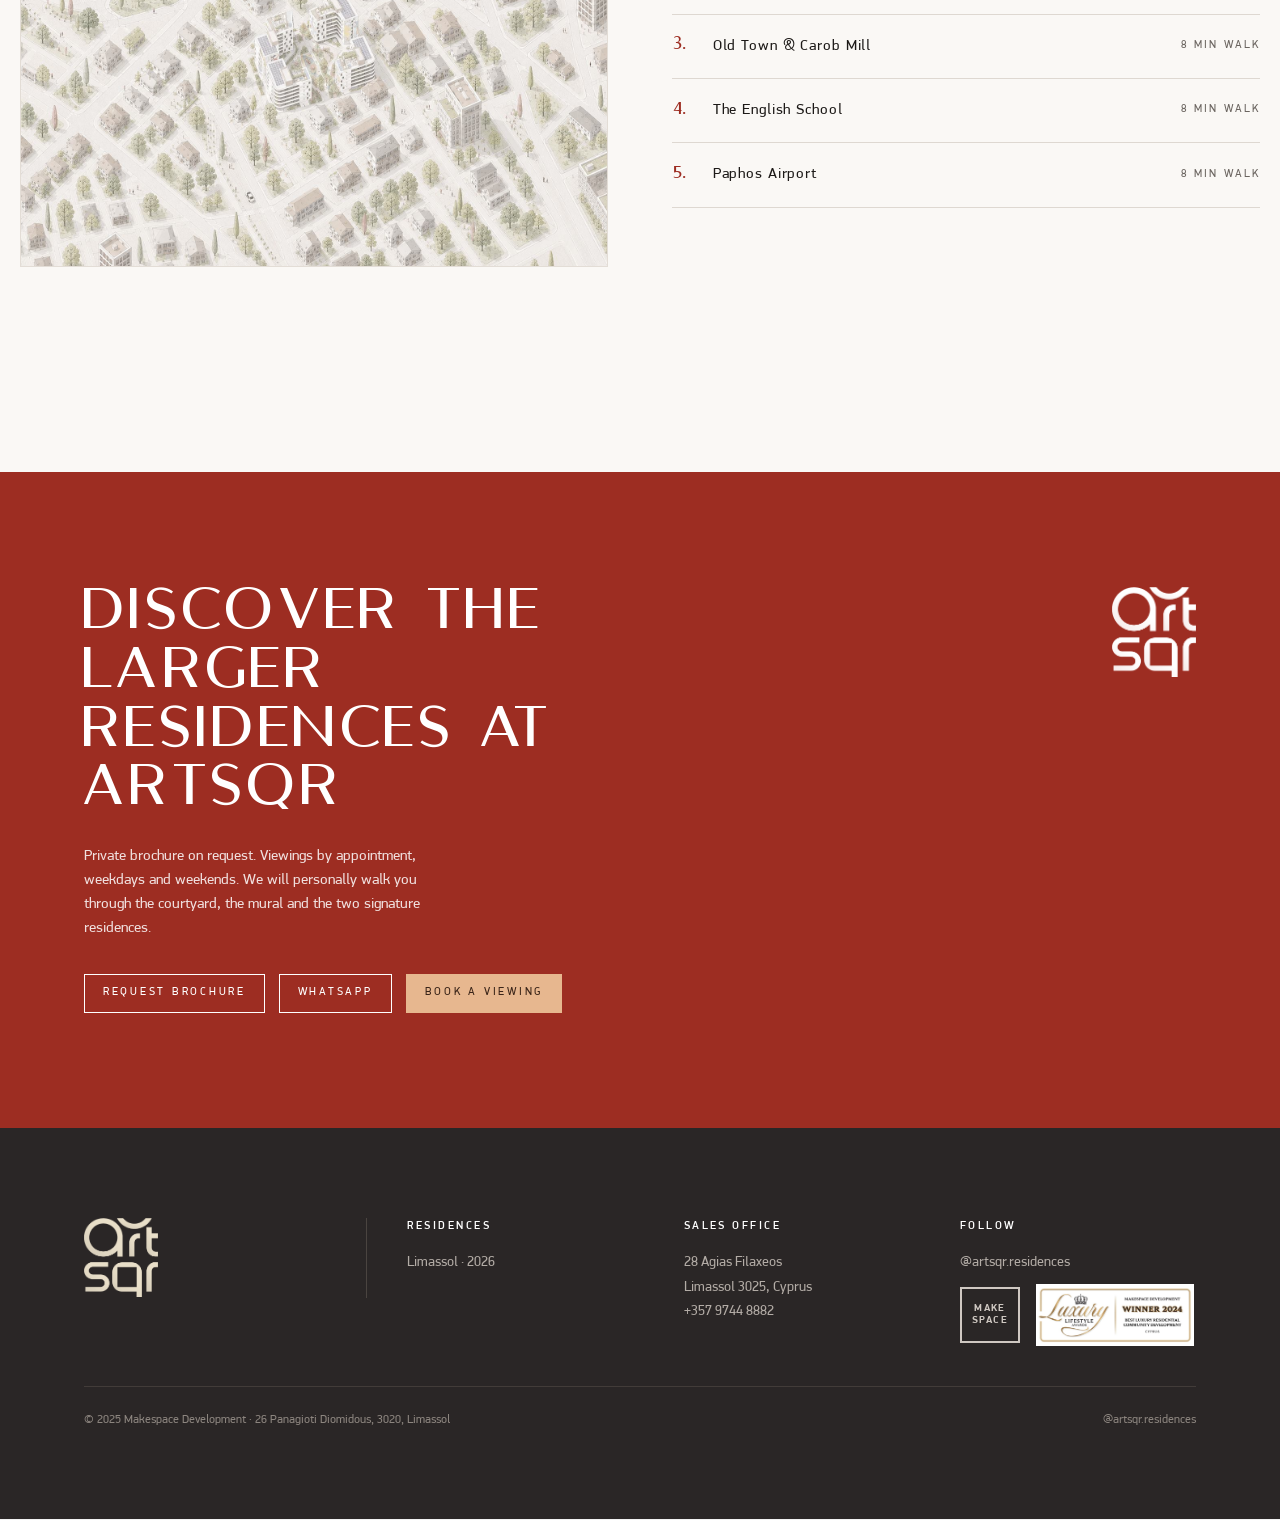
==== commit 9364cb41: "Family CTA + courtyard: match design - '165 m2 for a fuller way of living' CTA: white band, all-blac" ====
--- a/index.html
+++ b/index.html
@@ -207,9 +207,11 @@
       <figure class="pc-img fc-bath rise" data-rise="105"><img src="assets/img/family-bath.jpg" alt="Family residence bathroom"></figure>
     </div>
   </div>
-  <div class="wrap stats-cta">
-    <h3>165 m² for a <em>fuller</em> way of living</h3>
-    <a href="residences.html" class="link-arrow" style="margin-top:1.4rem">Explore residences →</a>
+  <div class="fc-cta">
+    <div class="wrap stats-cta">
+      <h3>165 m² for a fuller<br>way of living</h3>
+      <a href="residences.html" class="btn btn--black">Explore residences →</a>
+    </div>
   </div>
 </section>
 
@@ -219,7 +221,7 @@
   <img src="assets/img/courtyard.jpg" alt="The private ARTSQR courtyard">
   <div class="feature__inner">
     <h2 class="display">A private courtyard,<br>designed as an<br>extension of home</h2>
-    <p class="sub">A car-free green courtyard, pool, gym, sauna, playground and outdoor areas.</p>
+    <p class="sub">A car-free green courtyard, pool, gym, sauna<br>playground and outdoor areas.</p>
     <a href="#amenities" class="btn btn--white"><span>Explore amenities →</span></a>
   </div>
 </section>
--- a/css/style.css
+++ b/css/style.css
@@ -144,6 +144,9 @@
 .btn--white:hover span{color:var(--red)}
 /* burgundy-filled button with light text (penthouse CTA) */
 .btn--burgundy{display:inline-block;background:var(--red);border-color:var(--red);color:#f1f8ff}
+/* fully-black button with light text */
+.btn--black{display:inline-block;background:#161616;border-color:#161616;color:#fff}
+.btn--black:hover{background:#000;border-color:#000;color:#fff}
 .btn--burgundy span{color:#f1f8ff}
 .btn--burgundy:hover{background:#86251c;border-color:#86251c;color:#fff}
 .btn--burgundy:hover span{color:#fff}
@@ -345,7 +348,7 @@
    SIGNATURE banded hero
    =========================================================== */
 .band{background:var(--charcoal);color:#fff;text-align:center;padding:16px}
-.band .label{opacity:.85;letter-spacing:.72em;padding-left:.72em}  /* wide tracking as in the design */
+.band .label{opacity:.85;letter-spacing:.72em;padding-left:.72em;font-size:.86rem}  /* larger, wide tracking as in the design */
 .band--signature{background:var(--burgundy)}      /* penthouse signature — burgundy/red */
 .band--grey{background:var(--band-grey);border-top:13px solid var(--burgundy);  /* thin burgundy line above grey */
   padding-top:23px;padding-bottom:23px}            /* family signature & courtyard — grey */
@@ -380,6 +383,9 @@
 .stat-img img{width:100%;height:100%;object-fit:cover;display:block}
 /* penthouse CTA sits on a paler blue band, as in the design */
 .pc-cta{background:#f1f8ff}
+.fc-cta{background:#fff}   /* family CTA on white, distinct from the grey above */
+.fc-cta .stats-cta{padding-top:clamp(40px,6vw,80px)}
+.fc-cta .stats-cta h3{color:#141414}
 .stats-cta{text-align:center;padding-bottom:clamp(50px,7vw,100px)}
 .pc-cta .stats-cta{padding-top:clamp(40px,6vw,80px)}
 .stats-cta h3 + .btn{margin-top:1.6rem}
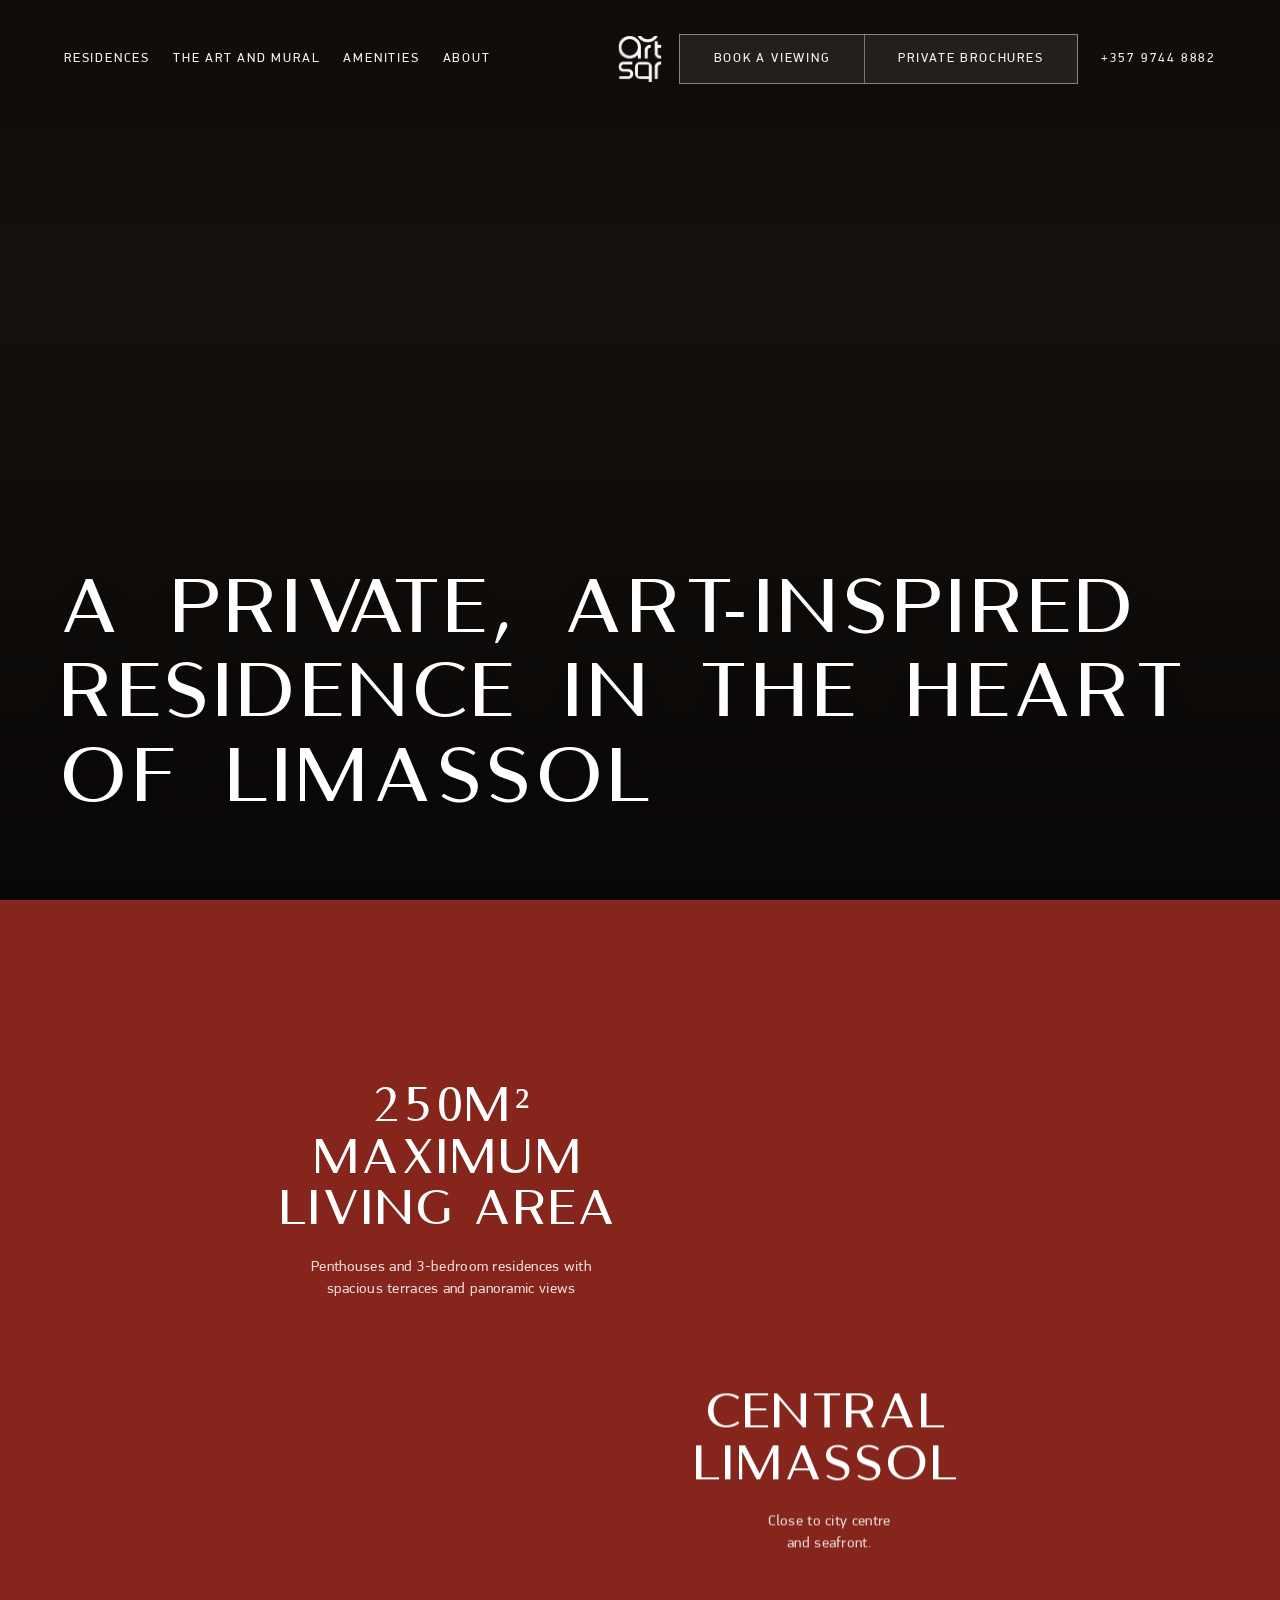
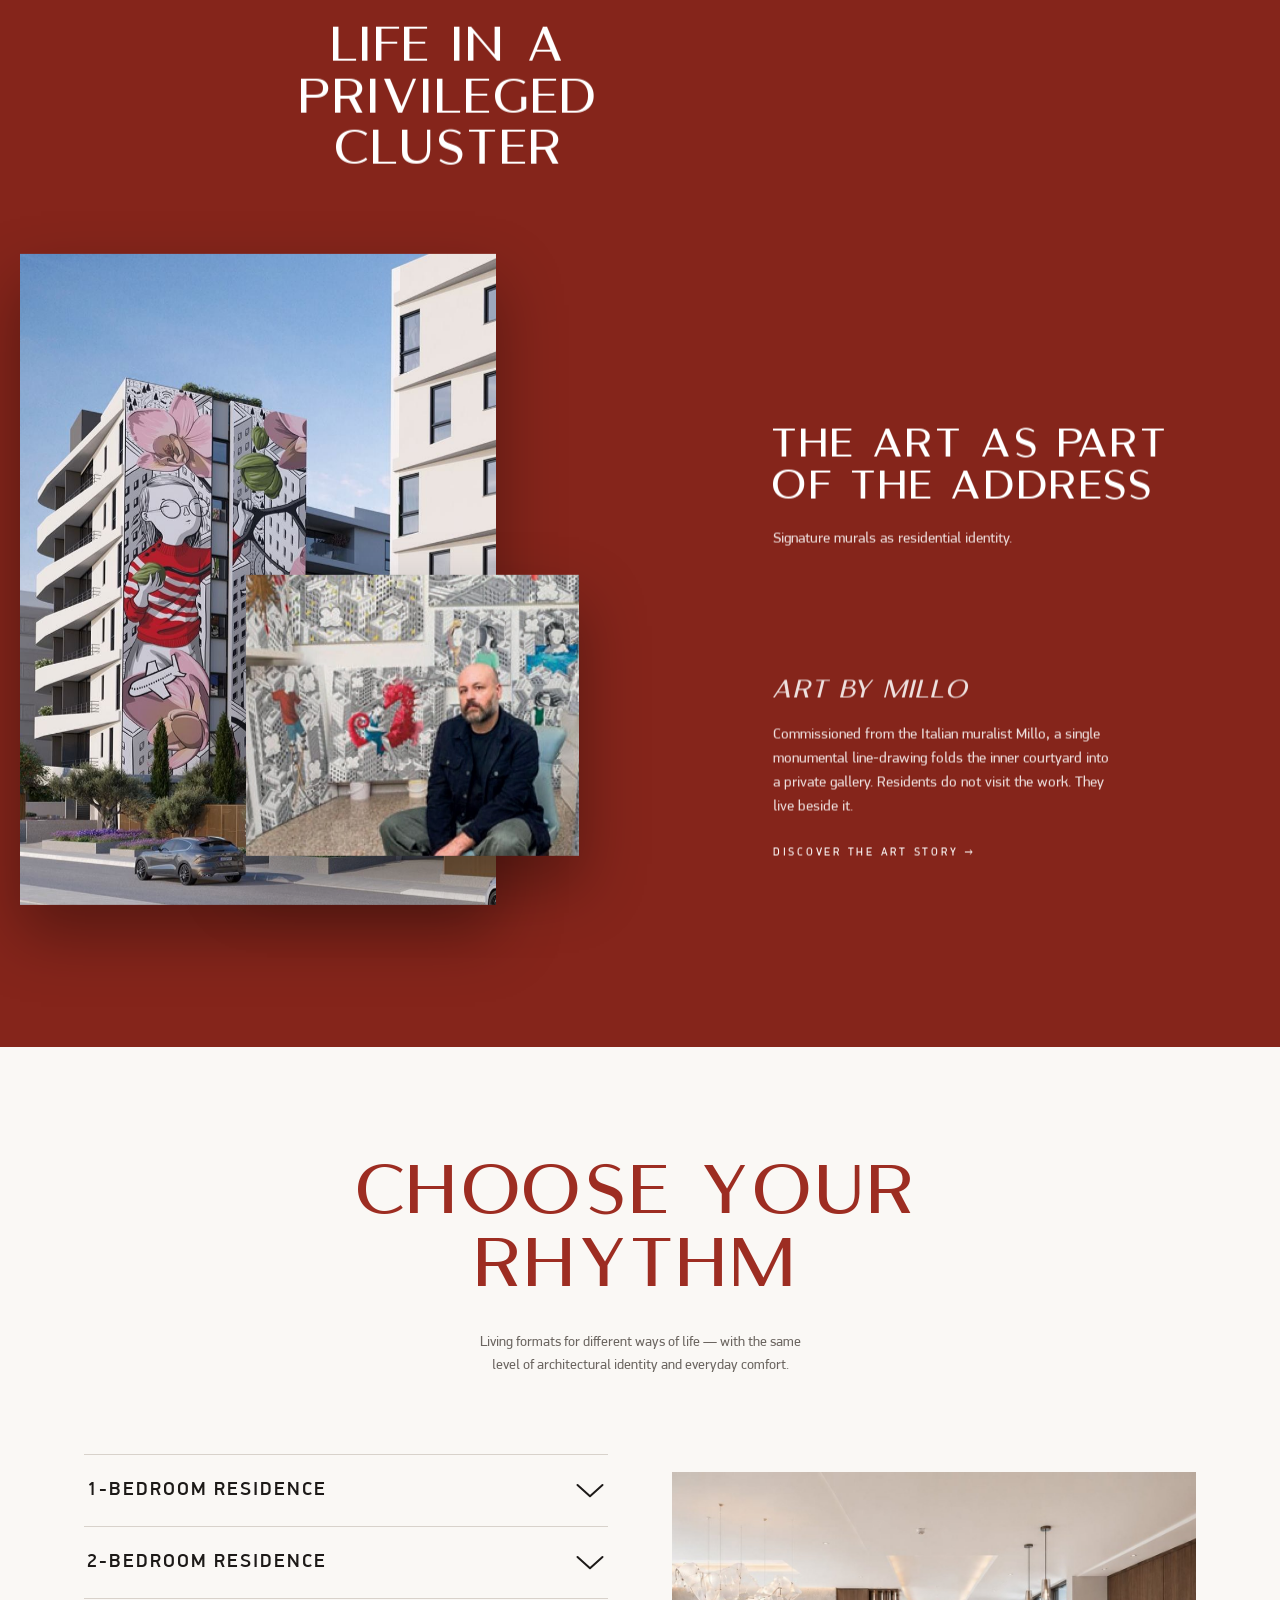
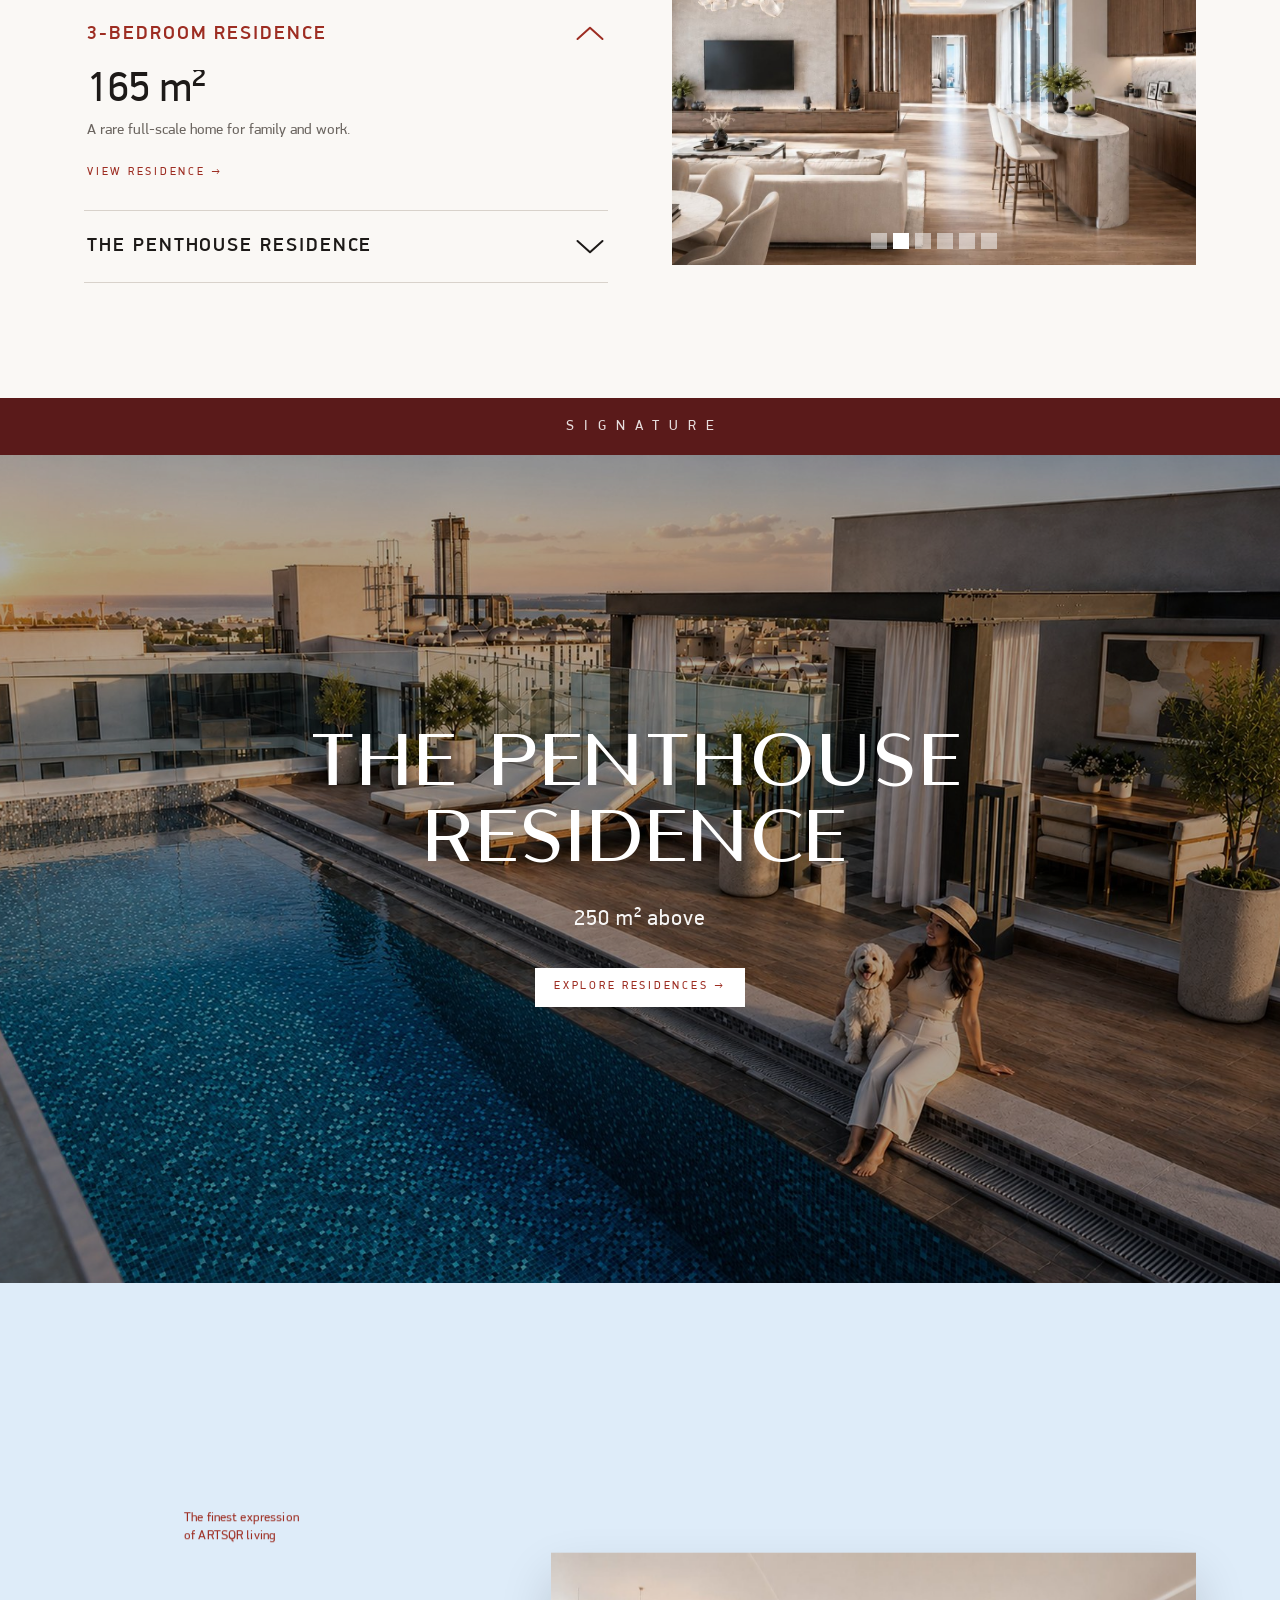
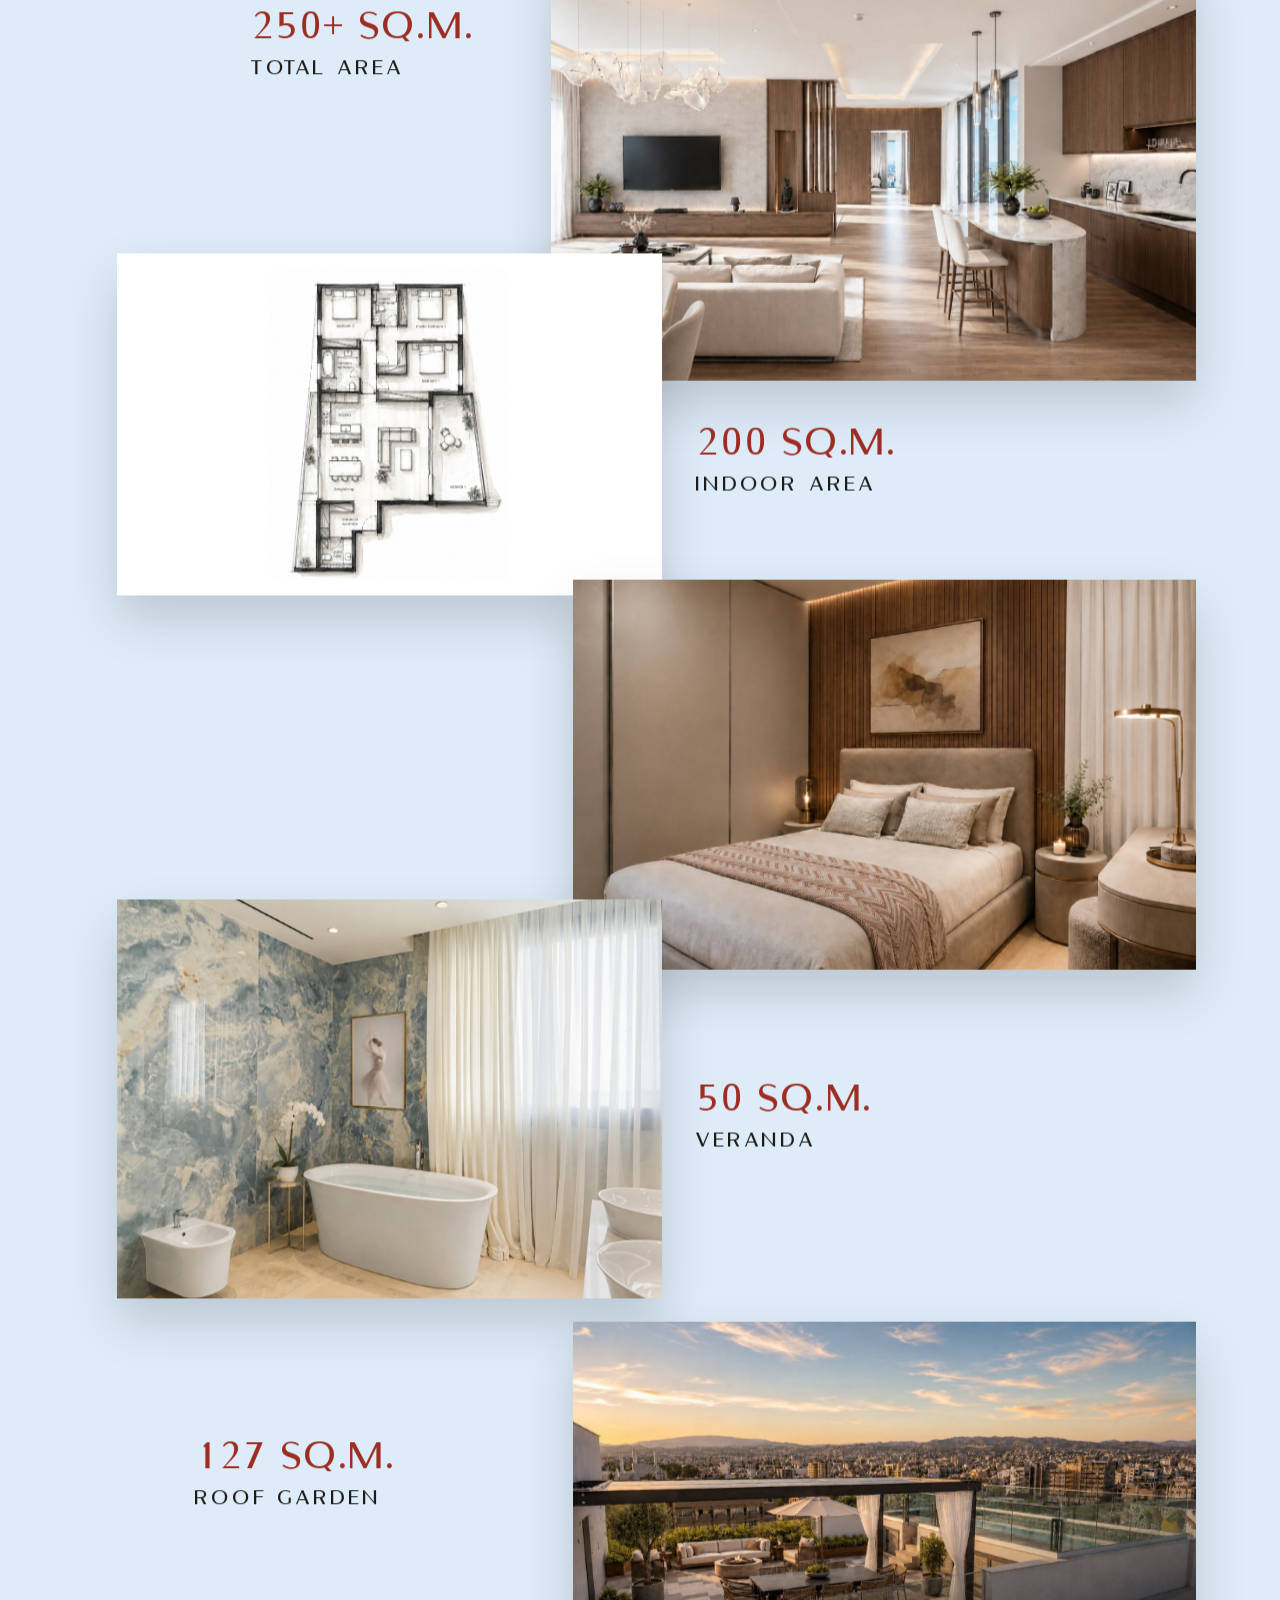
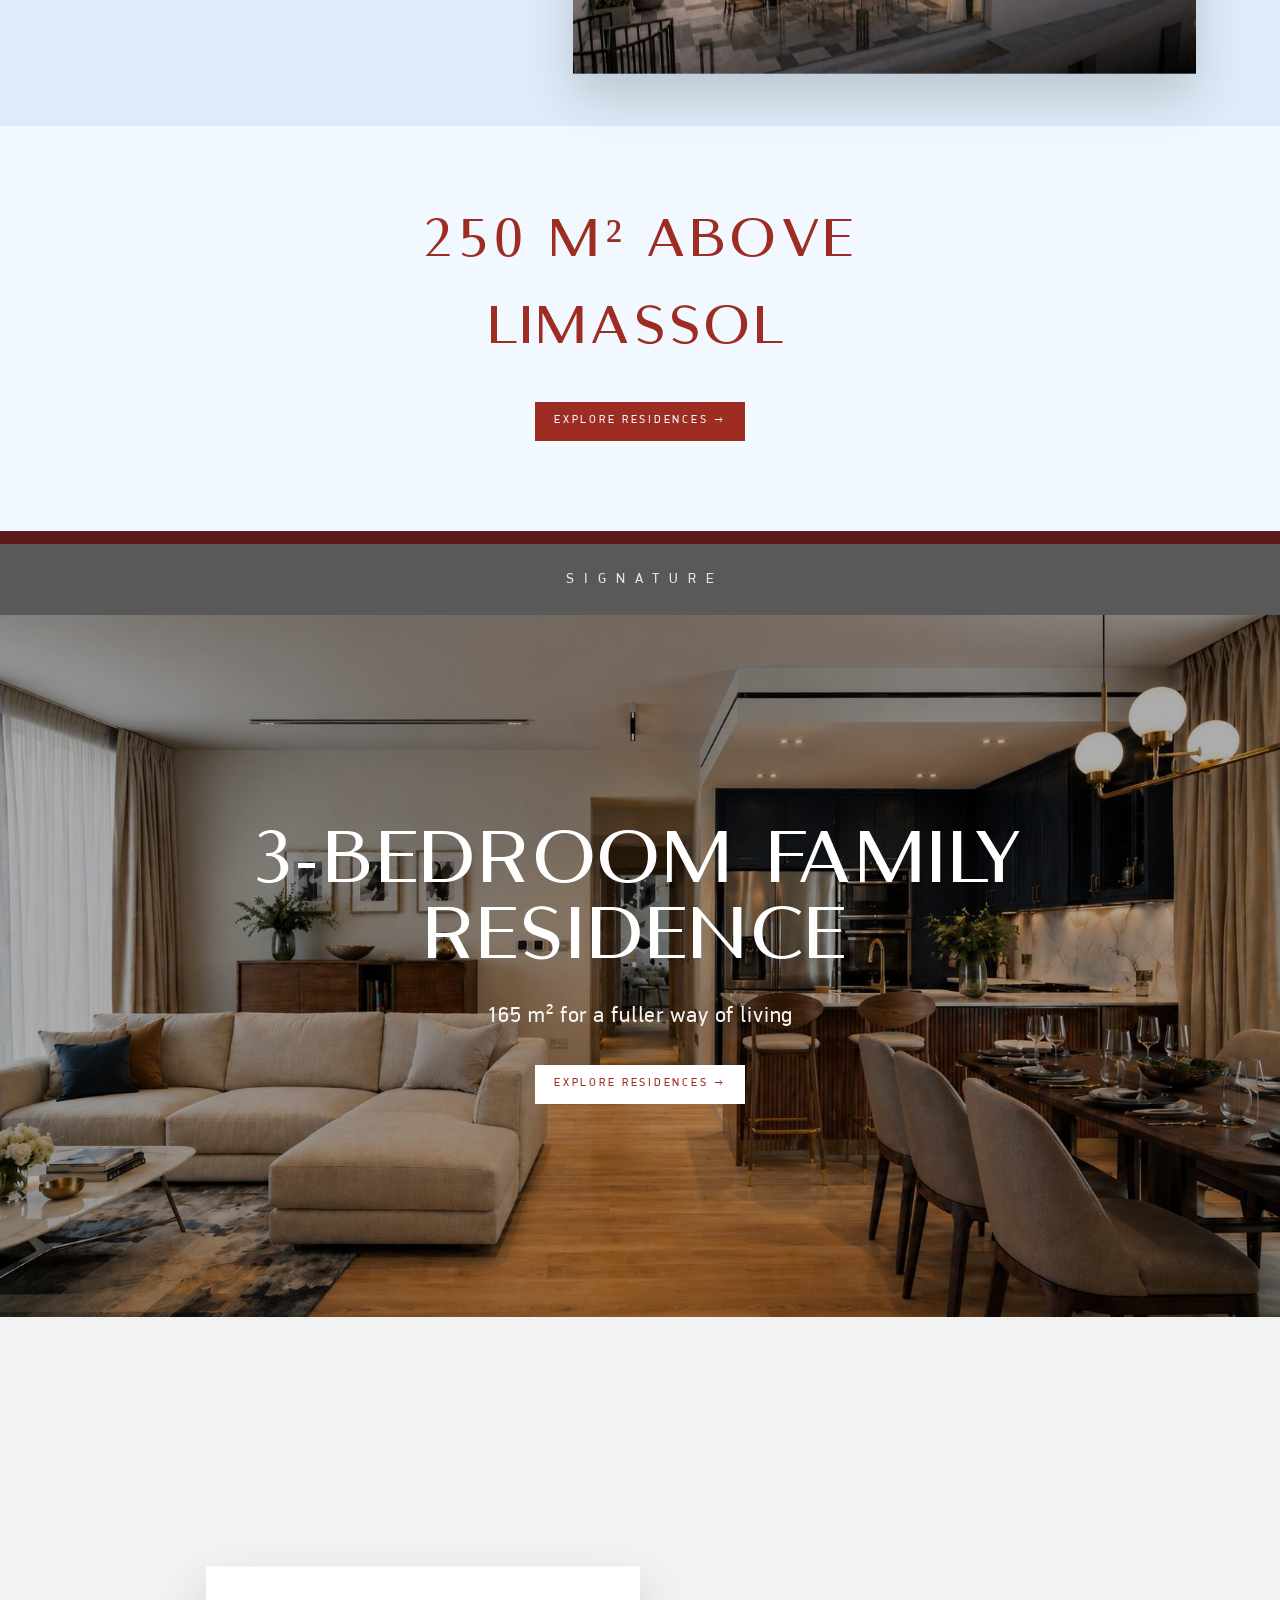
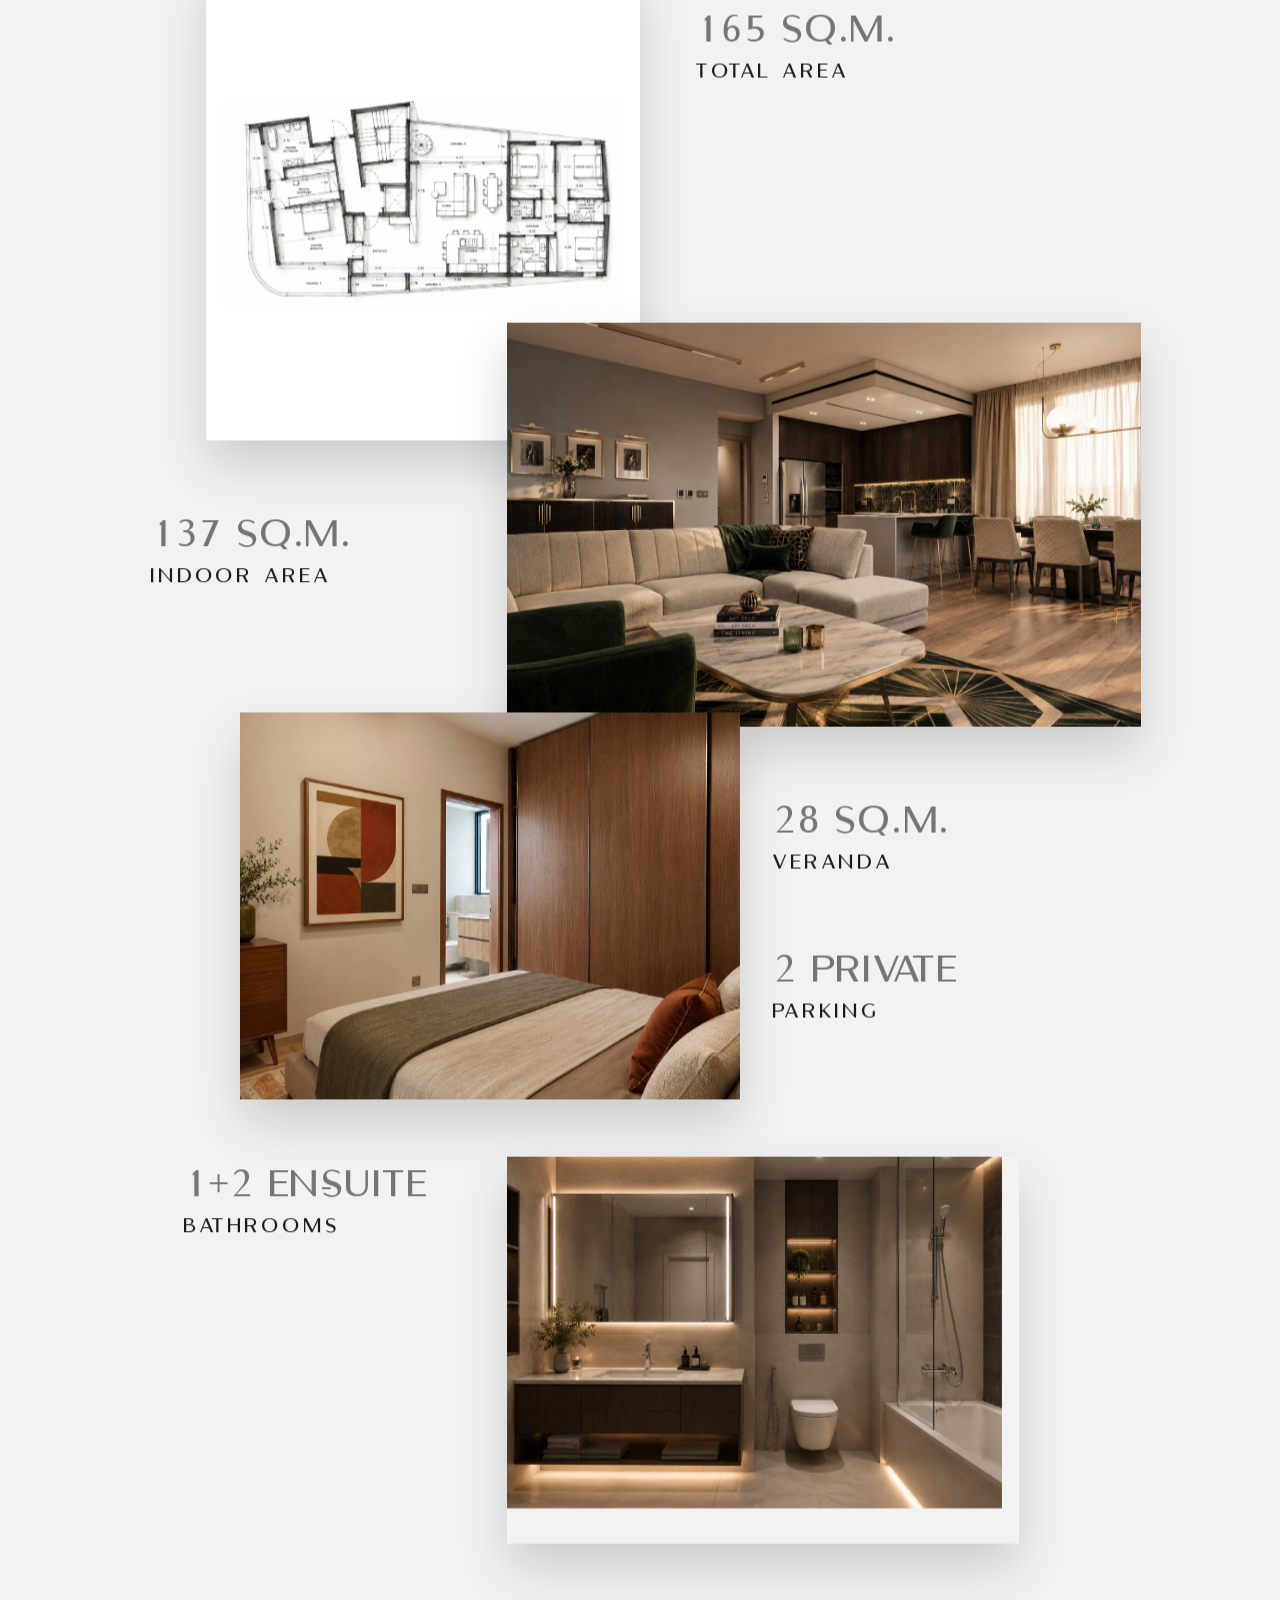
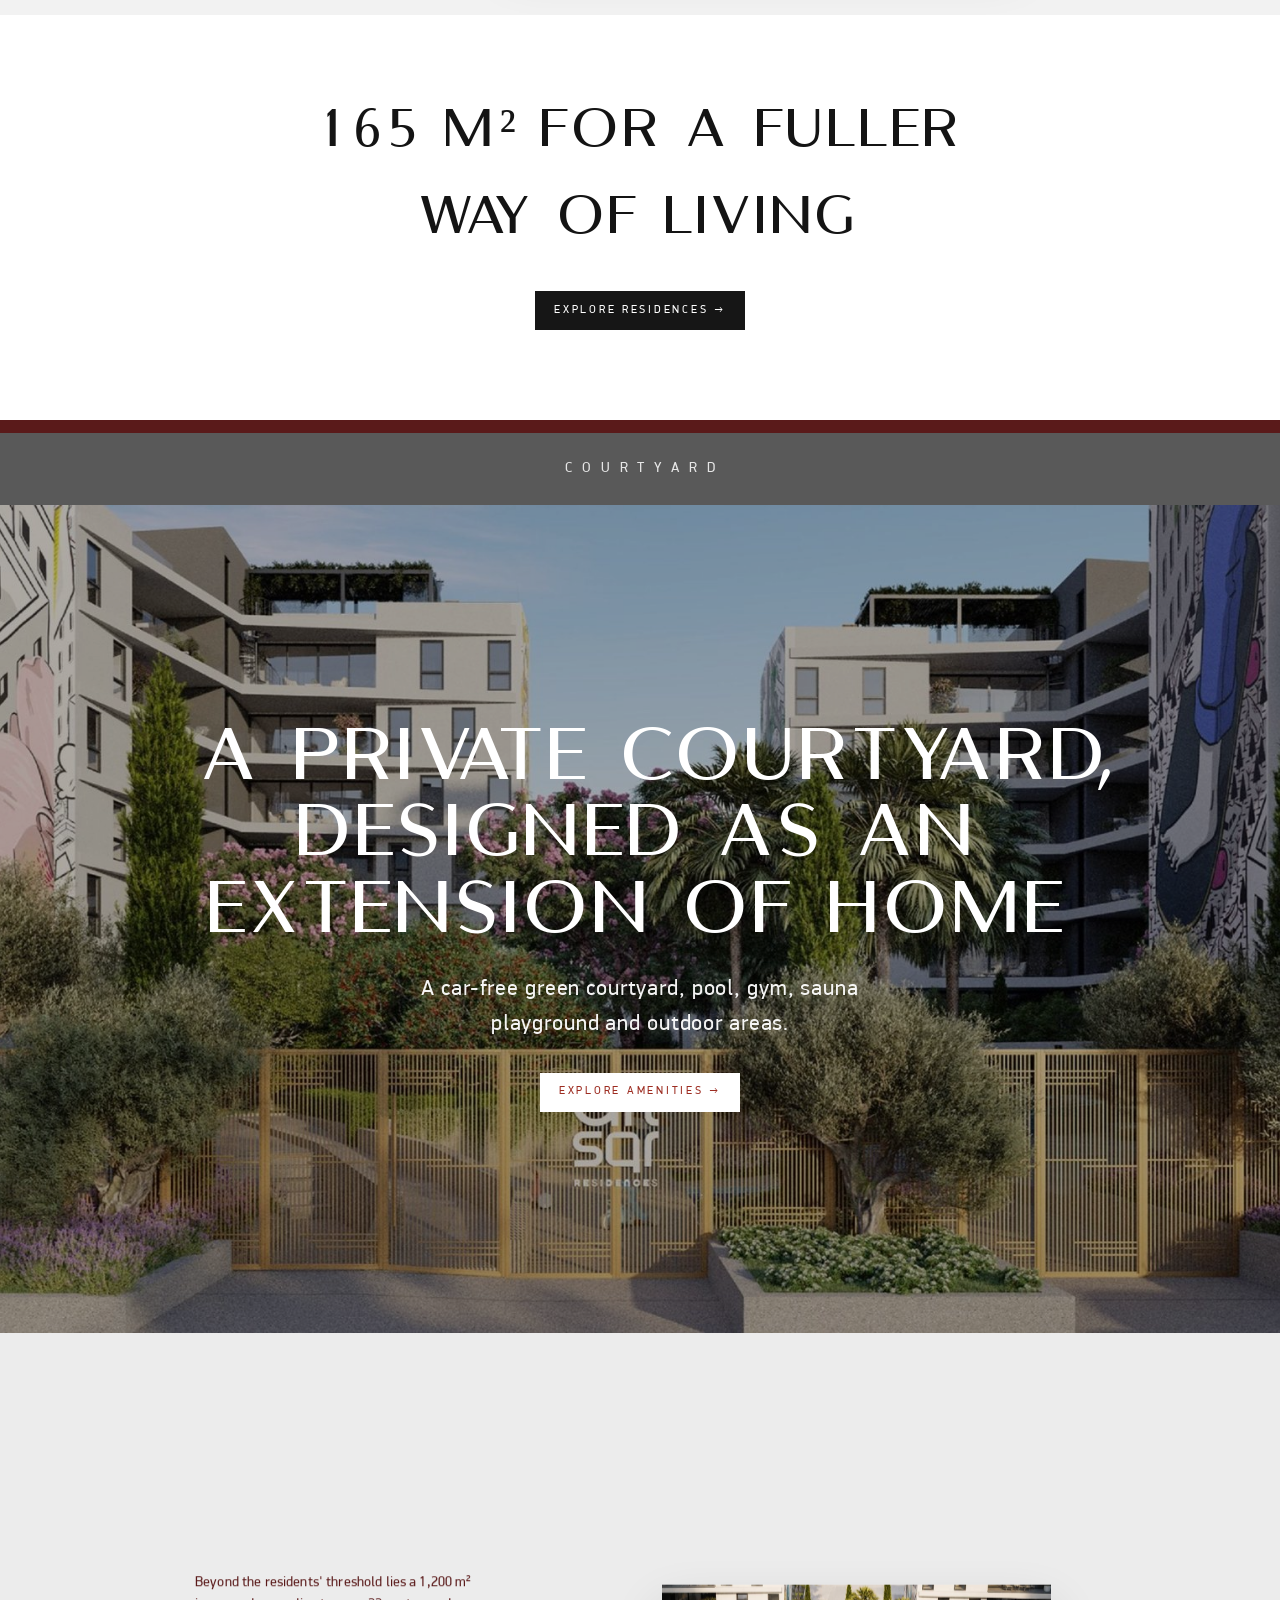
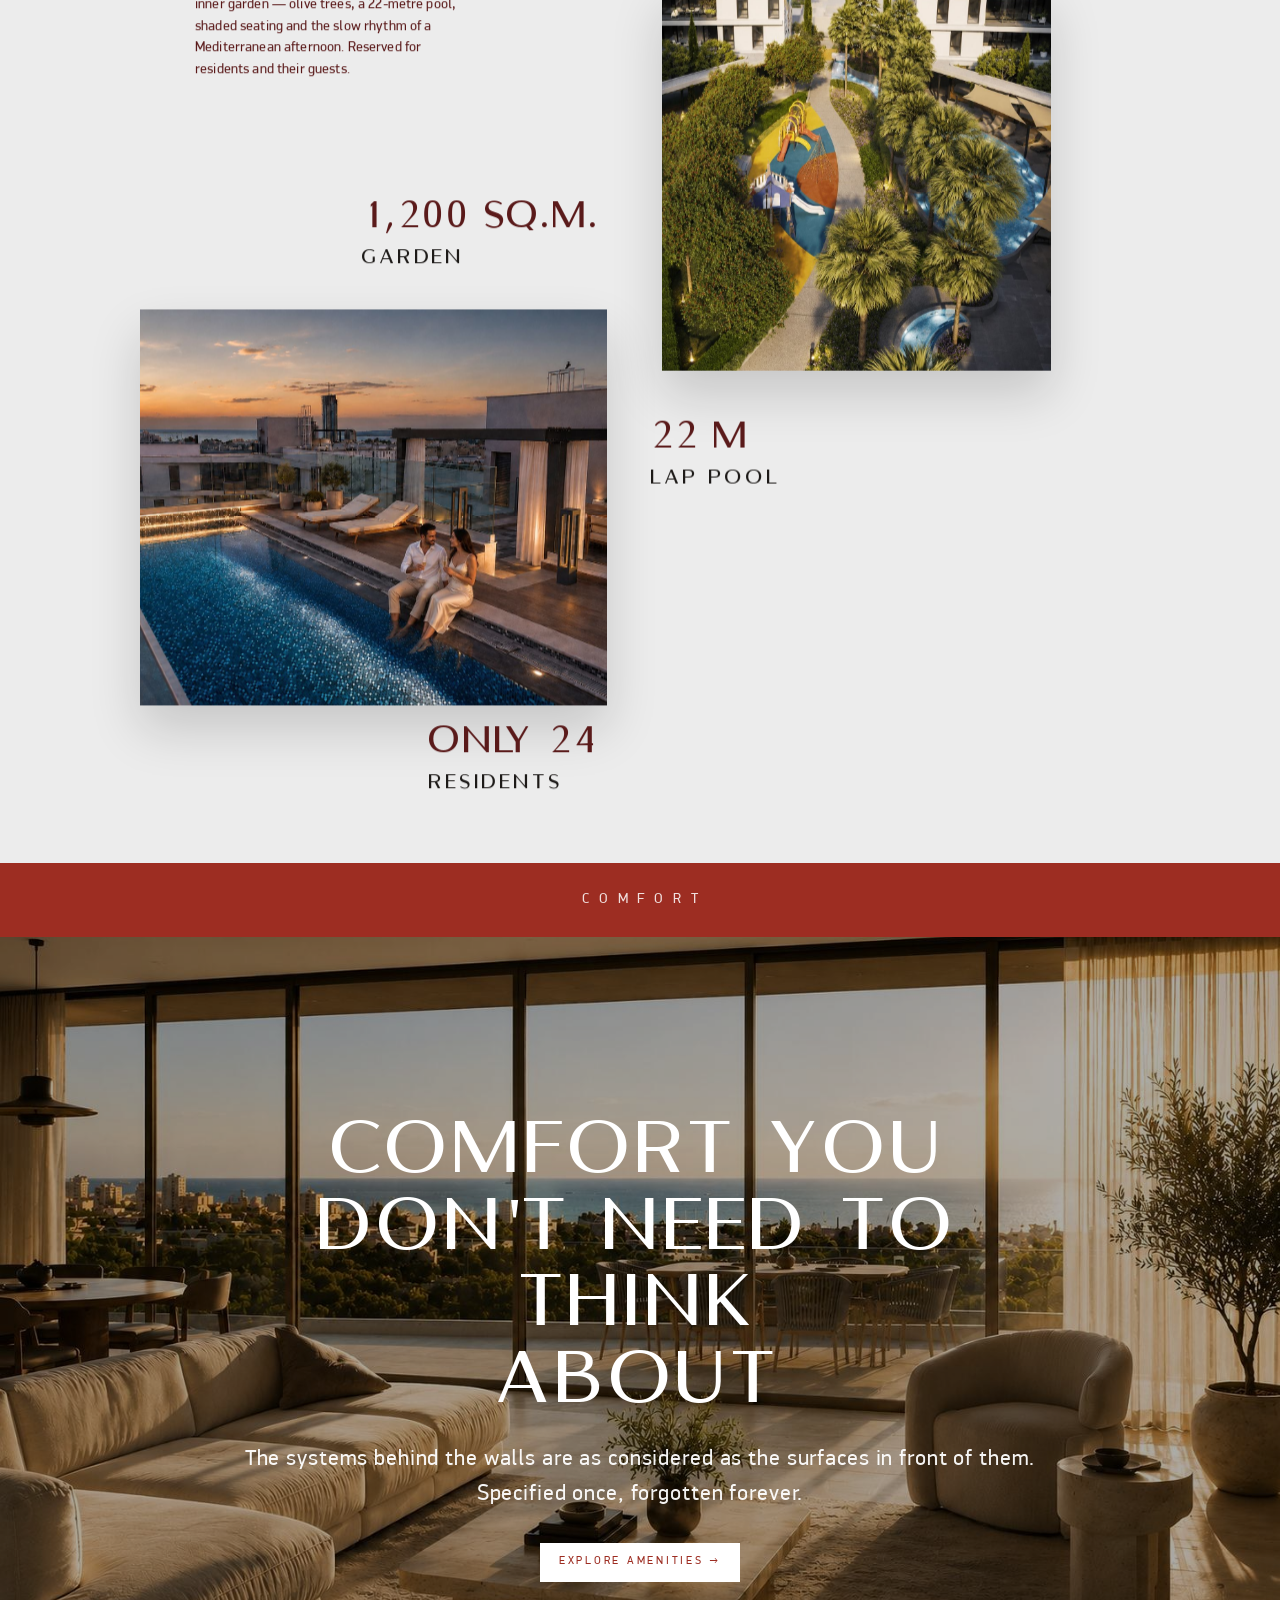
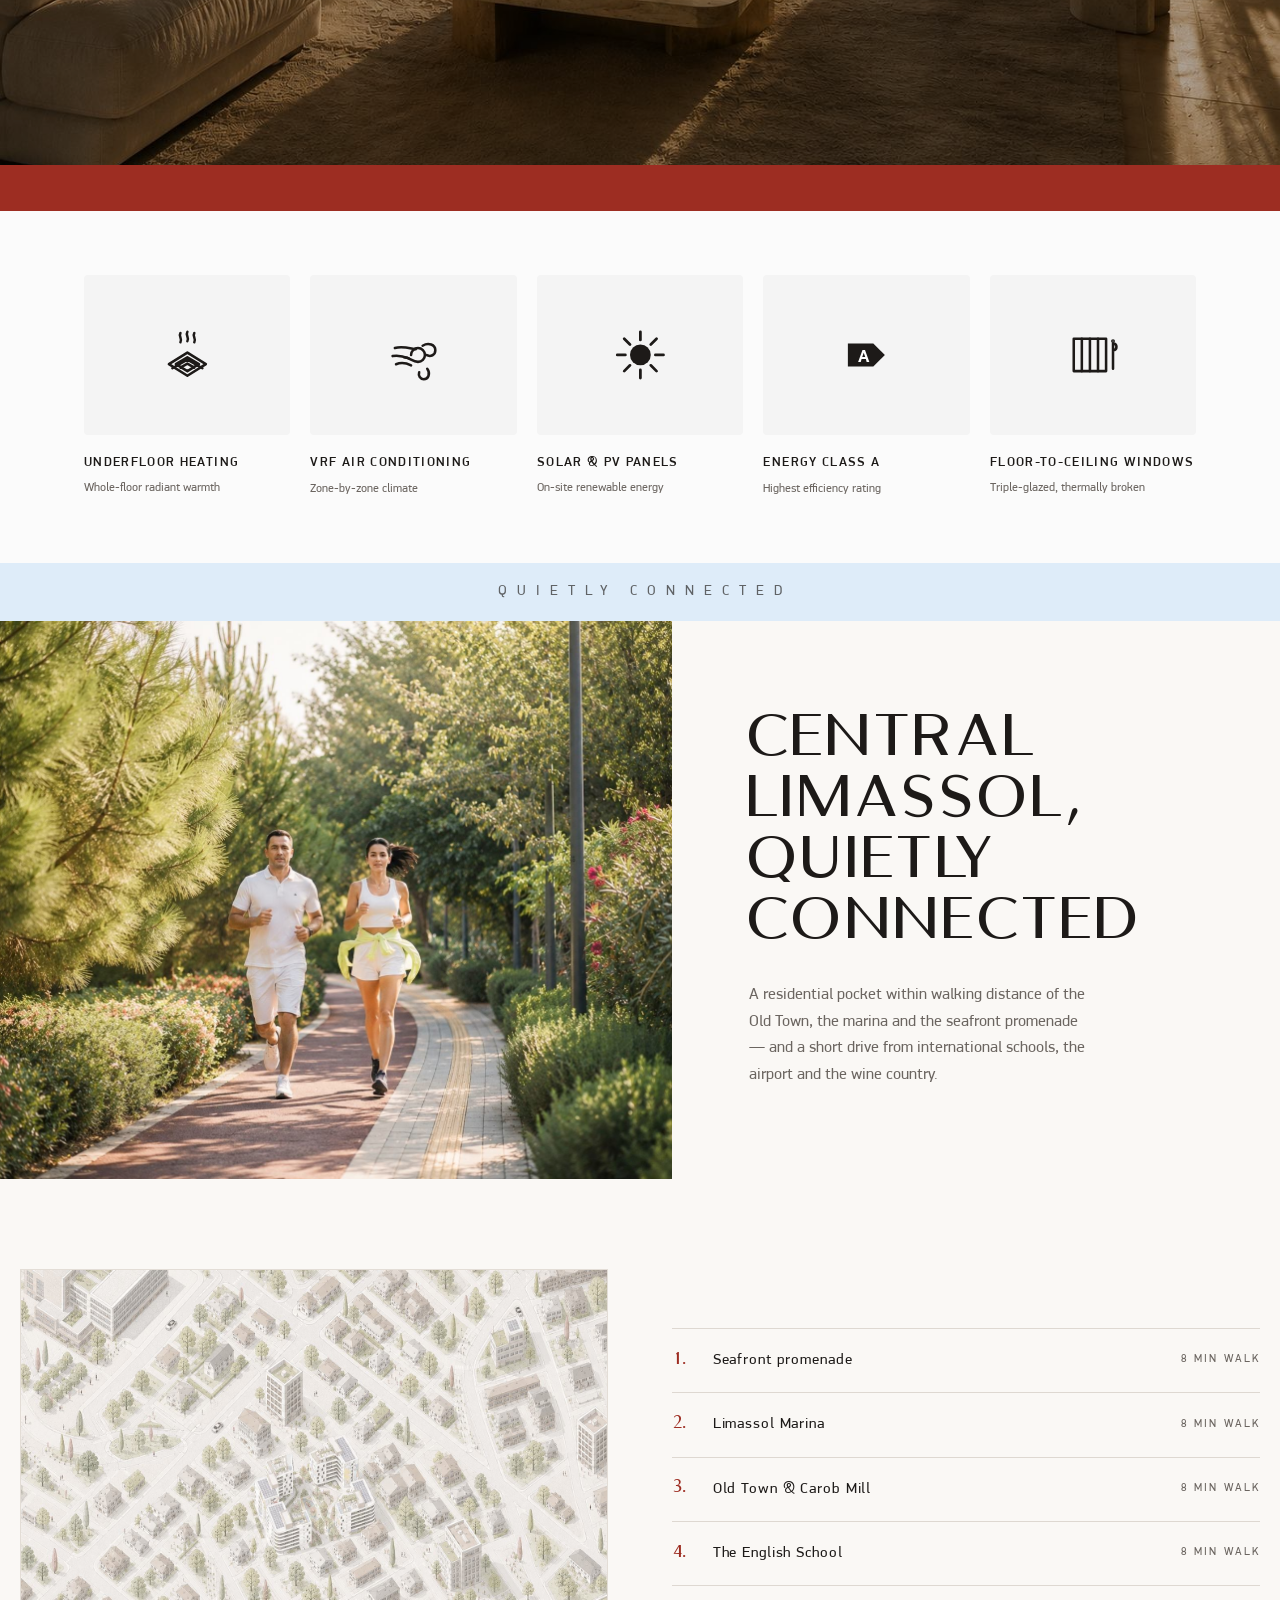
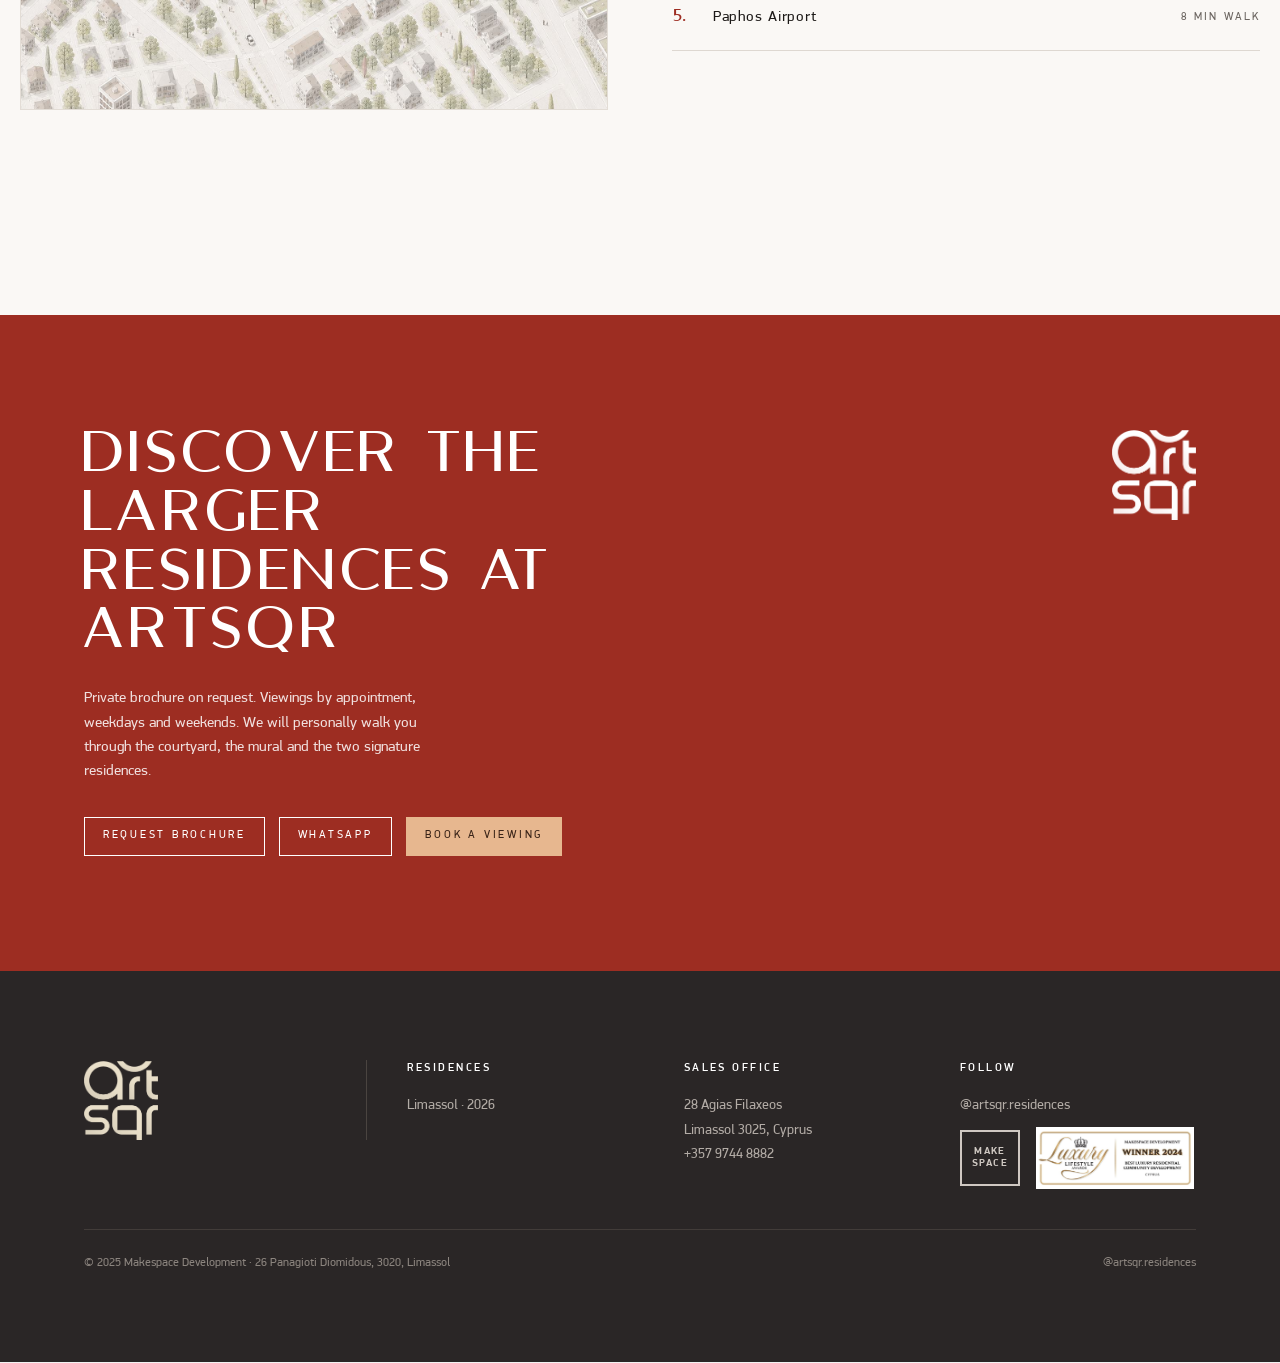
==== commit 665a257e: "Courtyard heading lock + garden stats rebuilt to match design - Courtyard heading locked to 3 lines " ====
--- a/index.html
+++ b/index.html
@@ -220,7 +220,7 @@
 <section class="feature feature--large">
   <img src="assets/img/courtyard.jpg" alt="The private ARTSQR courtyard">
   <div class="feature__inner">
-    <h2 class="display">A private courtyard,<br>designed as an<br>extension of home</h2>
+    <h2 class="display feature-lines"><span>A private courtyard,</span><span>designed as an</span><span>extension of home</span></h2>
     <p class="sub">A car-free green courtyard, pool, gym, sauna<br>playground and outdoor areas.</p>
     <a href="#amenities" class="btn btn--white"><span>Explore amenities →</span></a>
   </div>
@@ -228,15 +228,15 @@
 
 <!-- ================= GARDEN STATS ================= -->
 <section class="stats stats--garden">
-  <div class="wrap stat-cols" style="padding-top:clamp(50px,7vw,100px)">
-    <div class="c1-6 parallax" data-speed="0.05" style="align-self:center">
-      <p style="color:var(--muted);font-size:.98rem;max-width:34ch">Beyond the residents' threshold lies a 1,200&nbsp;m² inner garden — olive trees, a 22-metre pool, shaded seating and the slow rhythm of a Mediterranean afternoon. Reserved for residents and their guests.</p>
-      <div style="margin-top:2rem"><span class="stat-num">1,200 sq.m.</span><div class="stat-label">Garden</div></div>
-    </div>
-    <figure class="stat-img c1-6 parallax" data-speed="0.16"><img src="assets/img/garden-aerial.jpg" alt="Aerial view of the ARTSQR garden"></figure>
-    <figure class="stat-img c1-6 parallax" data-speed="0.10"><img src="assets/img/garden-pool.jpg" alt="The ARTSQR lap pool at dusk"></figure>
-    <div class="c1-3 parallax" data-speed="0.06" style="align-self:center"><span class="stat-num">22 m</span><div class="stat-label">Lap pool</div></div>
-    <div class="c1-3 parallax" data-speed="0.07" style="align-self:center"><span class="stat-num">Only 24</span><div class="stat-label">Residents</div></div>
+  <div class="wrap pc-wrap">
+    <div class="pcollage gcollage">
+      <p class="gc-lead rise" data-rise="80">Beyond the residents' threshold lies a 1,200&nbsp;m²<br>inner garden — olive trees, a 22-metre pool,<br>shaded seating and the slow rhythm of a<br>Mediterranean afternoon. Reserved for<br>residents and their guests.</p>
+      <figure class="pc-img gc-aerial rise" data-rise="105"><img src="assets/img/garden-aerial.jpg" alt="Aerial view of the ARTSQR garden"></figure>
+      <div class="pc-stat gc-garden rise" data-rise="80"><span class="stat-num">1,200 sq.m.</span><div class="stat-label">Garden</div></div>
+      <figure class="pc-img gc-pool rise" data-rise="80"><img src="assets/img/garden-pool.jpg" alt="The ARTSQR lap pool at dusk"></figure>
+      <div class="pc-stat gc-lap rise" data-rise="105"><span class="stat-num">22 m</span><div class="stat-label">Lap pool</div></div>
+      <div class="pc-stat gc-res rise" data-rise="80"><span class="stat-num">Only 24</span><div class="stat-label">Residents</div></div>
+    </div>
   </div>
 </section>
 
--- a/css/style.css
+++ b/css/style.css
@@ -364,6 +364,7 @@
 .feature::after{content:"";position:absolute;inset:0;background:rgba(0,0,0,.32)}
 .feature__inner{position:relative;z-index:2;padding:var(--pad);max-width:1000px}
 .feature__inner h2{font-size:clamp(2.4rem,6vw,4.6rem);font-weight:300;letter-spacing:.04em;line-height:1.04}
+.feature-lines span{display:block;white-space:nowrap}   /* lock heading to its three lines */
 .feature__inner .sub{margin:1.1rem 0 1.9rem;letter-spacing:.04em;font-size:clamp(1.1rem,1.7vw,1.4rem);opacity:.95}
 
 /* ===========================================================
@@ -452,6 +453,19 @@
 .fc-bath   {left:38%; top:71.5%; width:46%; height:22%;   z-index:4}
 /* family stat numbers are grey (not red, as on the blue page) */
 .stats--grey .stat-num{color:#767474}
+
+/* ---------- Garden stats collage (absolute, matches design) ---------- */
+.gcollage{padding-bottom:89%}
+.gc-lead{left:10%; top:8%; width:40%; z-index:10;
+  color:var(--burgundy); font-family:var(--sans); font-weight:400;
+  font-size:clamp(.84rem,1.1vw,1rem); line-height:1.55; letter-spacing:.01em}
+.gc-aerial{left:52%; top:7%;  width:35%; height:39%; z-index:1}
+.gc-garden{left:25%; top:31%}
+.gc-pool  {left:5%;  top:42%; width:42%; height:40%; z-index:2}
+.gc-lap   {left:51%; top:51%}
+.gc-res   {left:31%; top:84%}
+/* garden stat numbers are burgundy */
+.stats--garden .stat-num{color:var(--burgundy)}
 
 /* ---------- Parallax floating images ---------- */
 .parallax{will-change:transform}
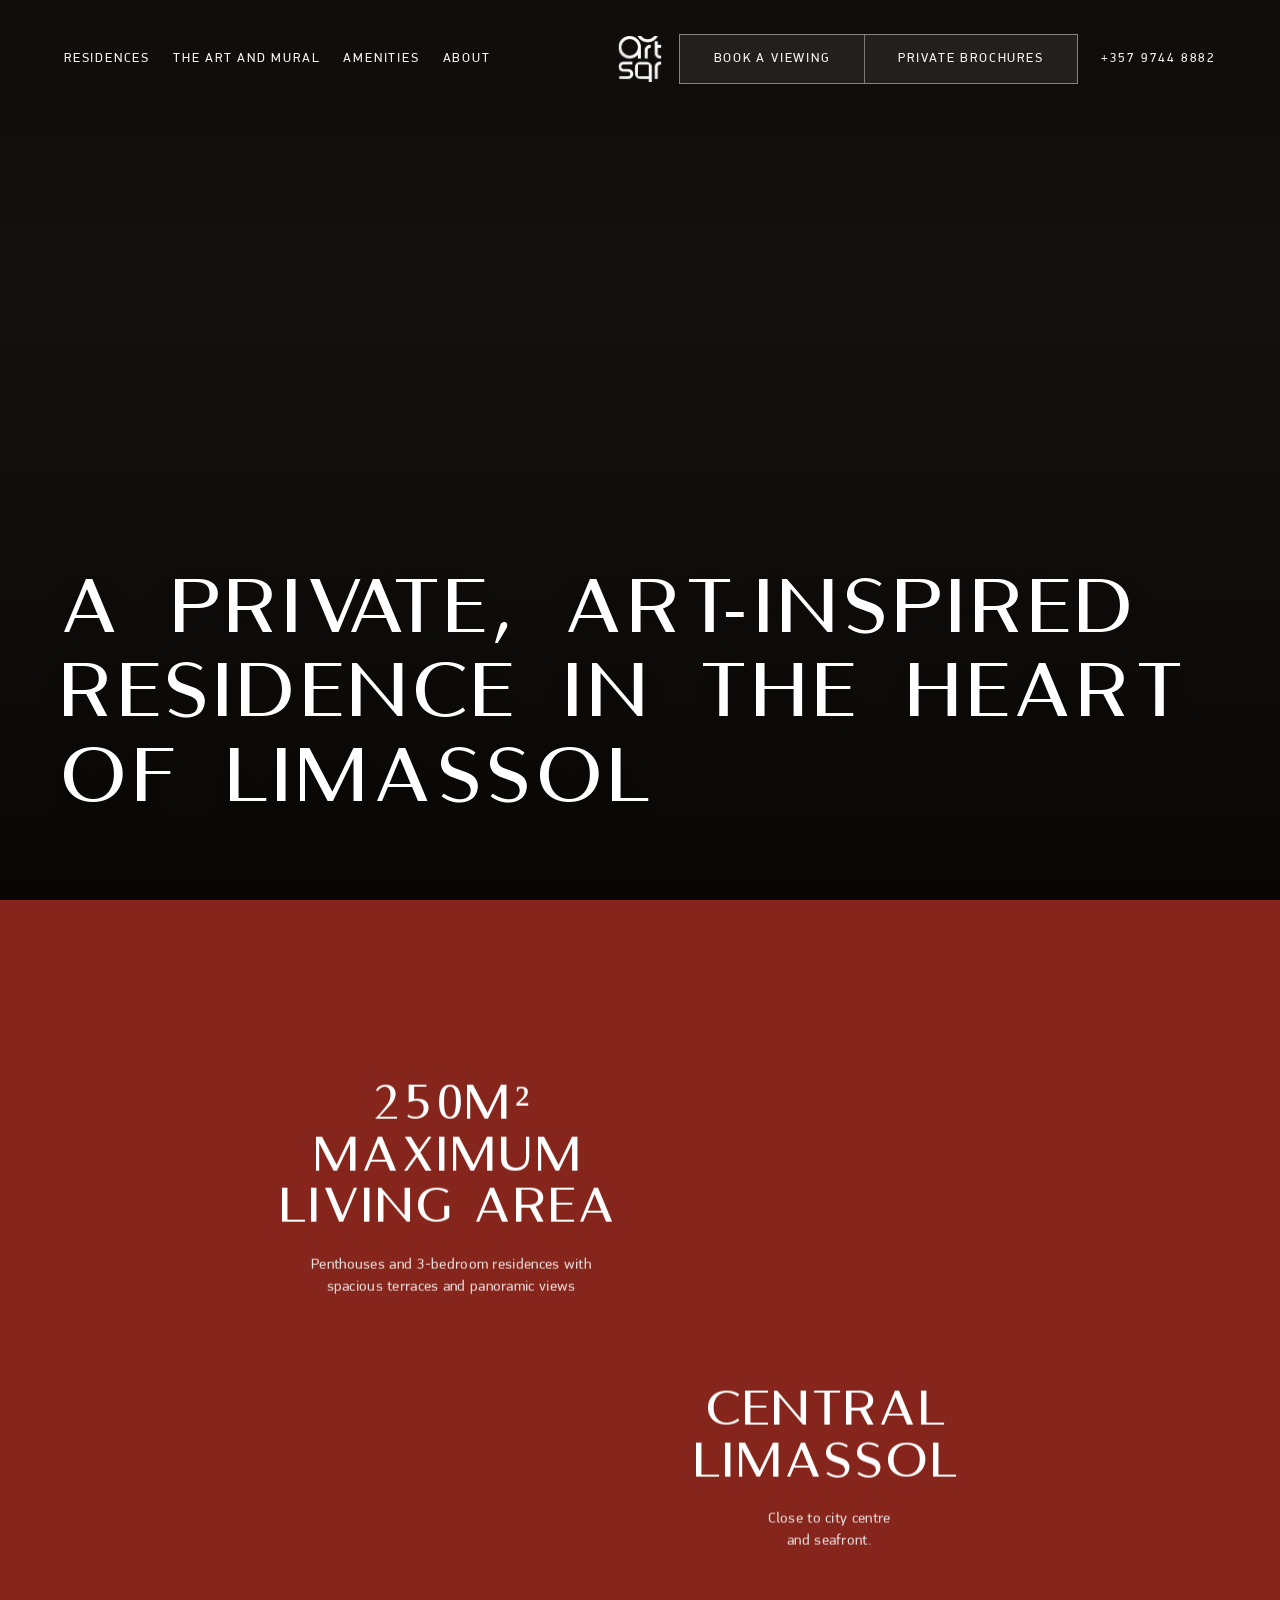
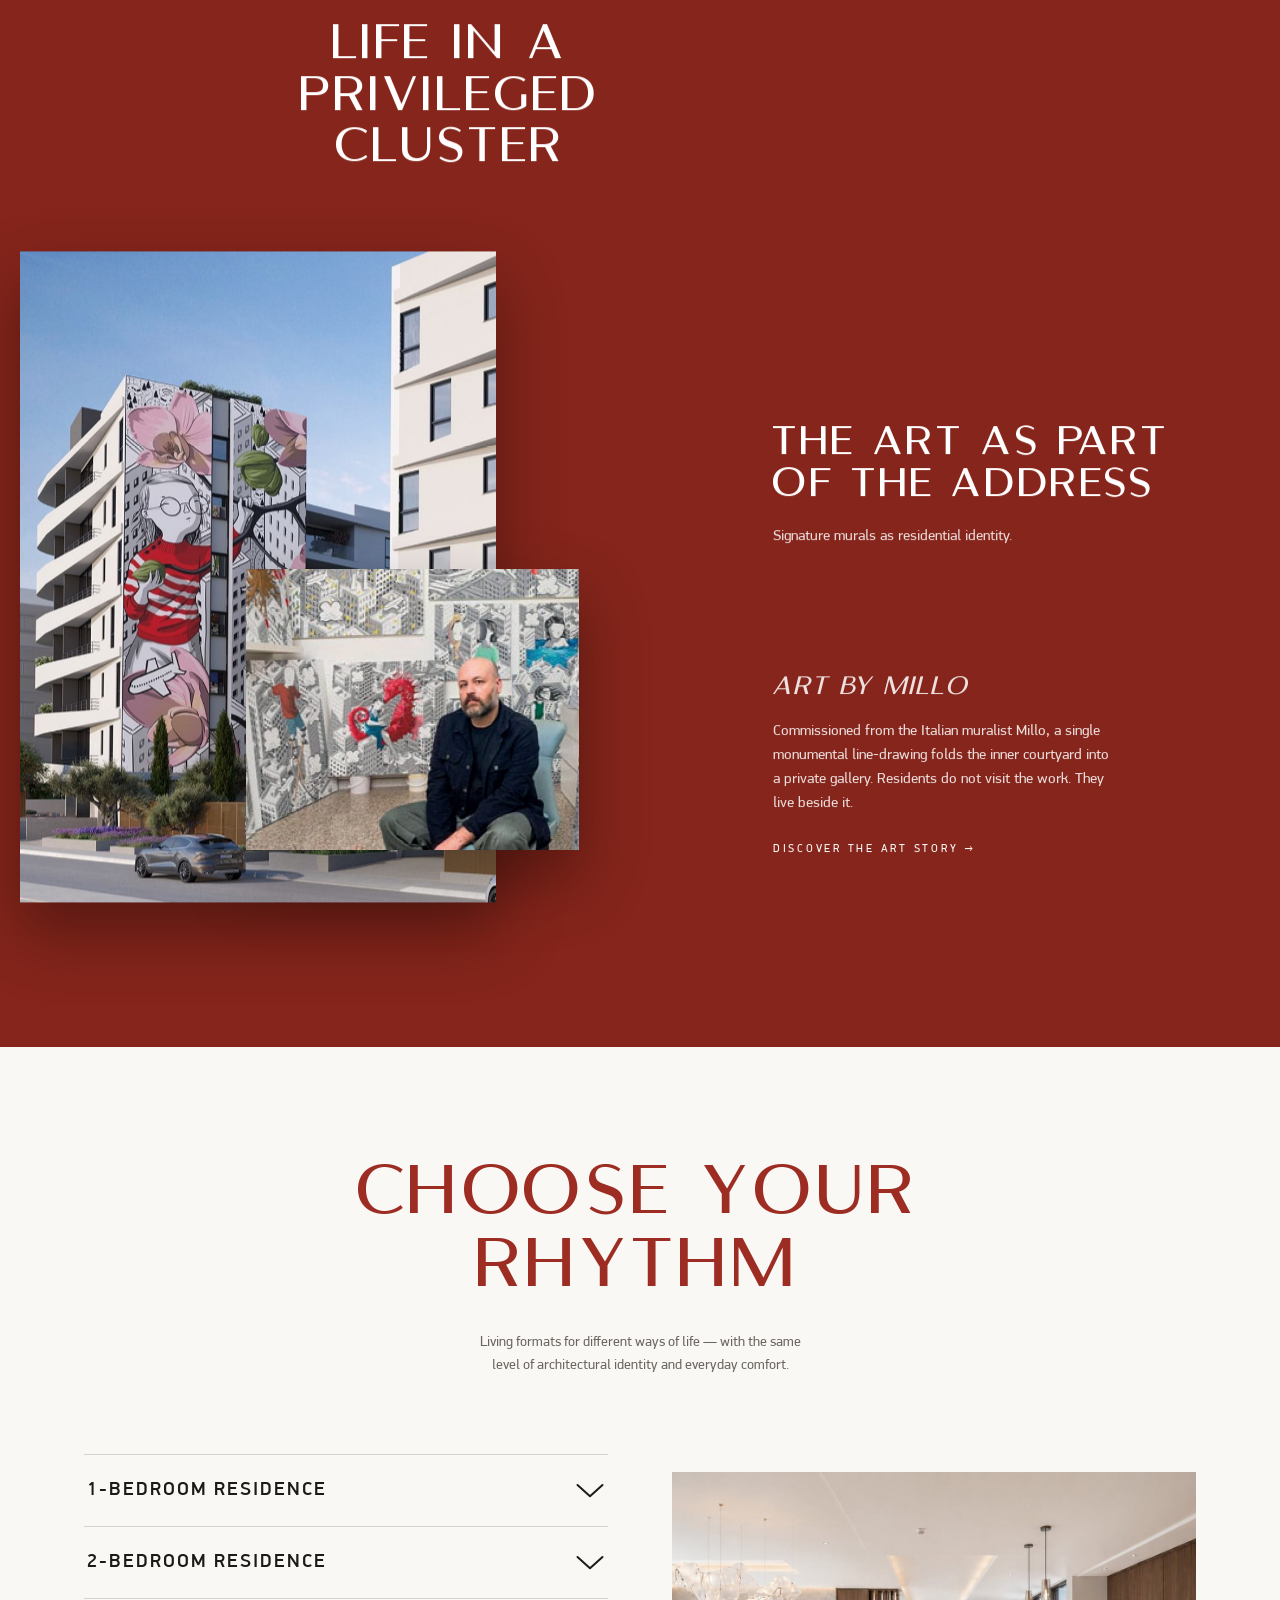
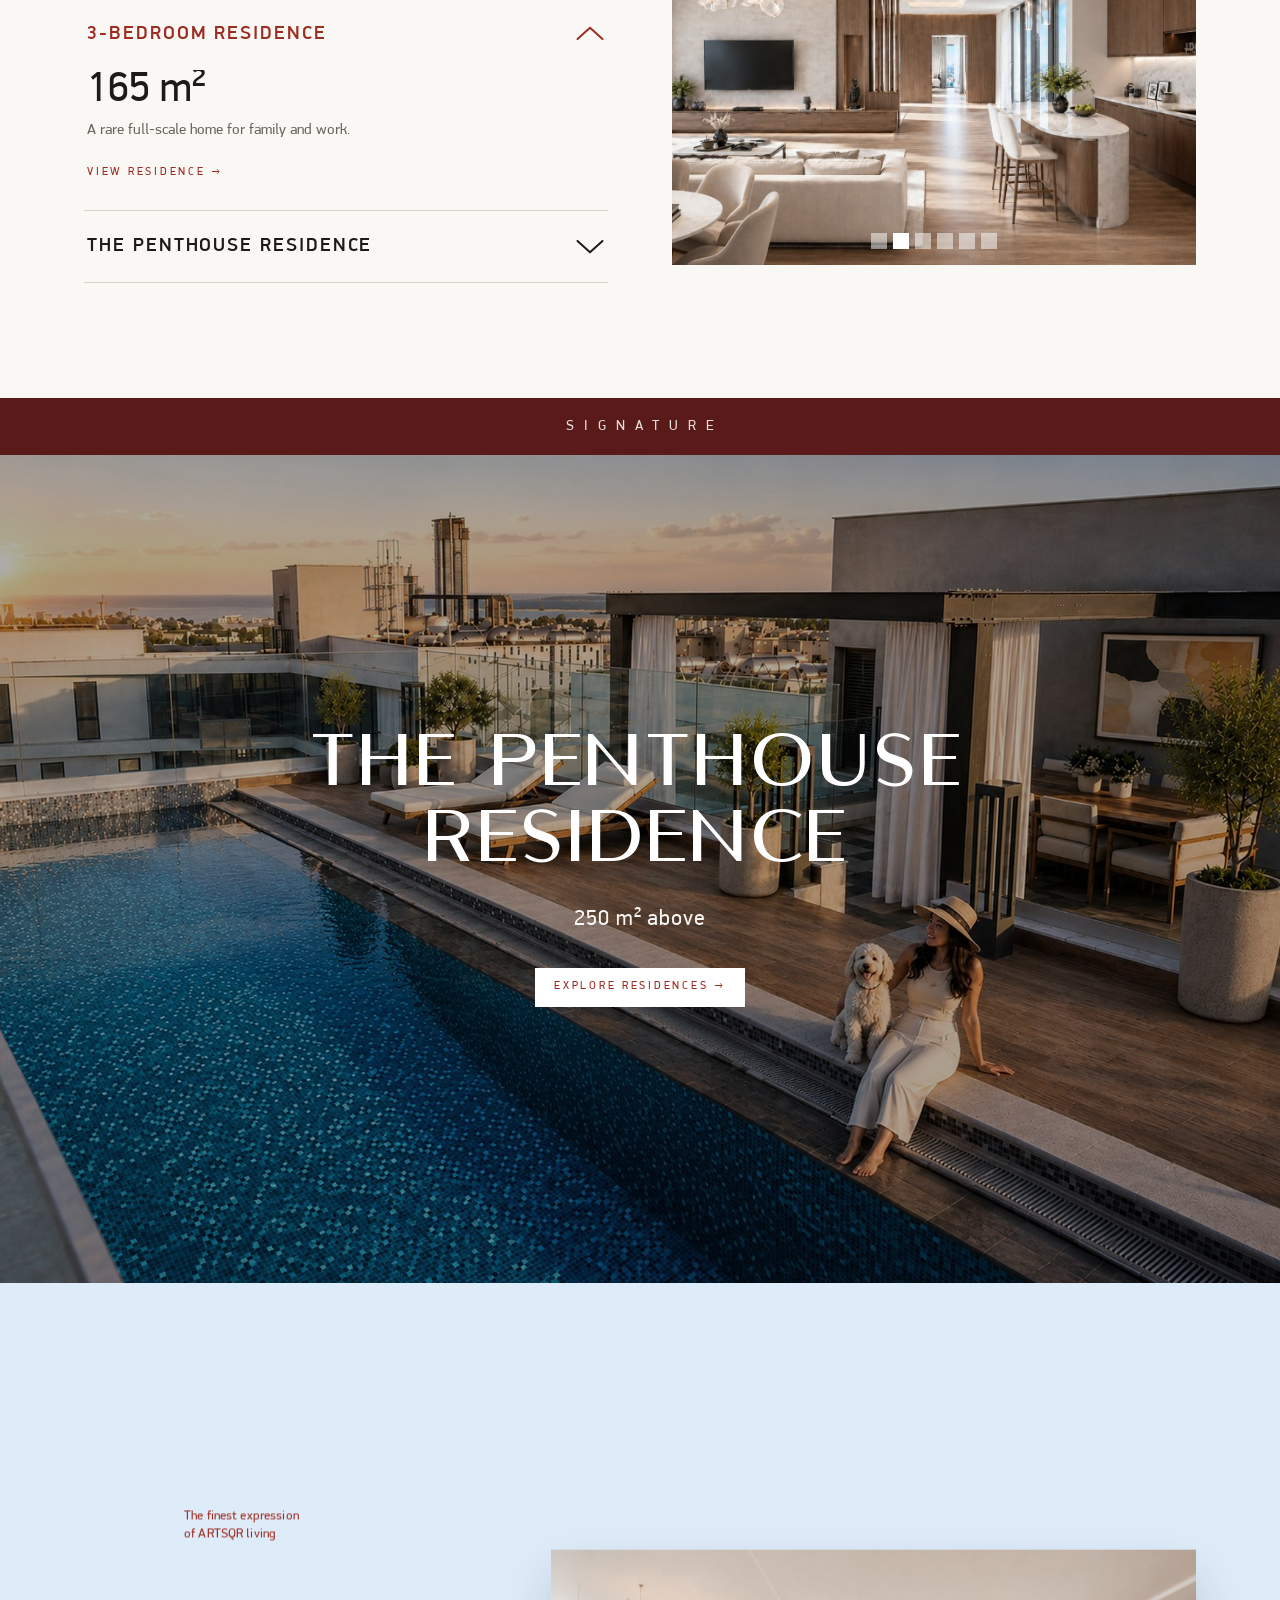
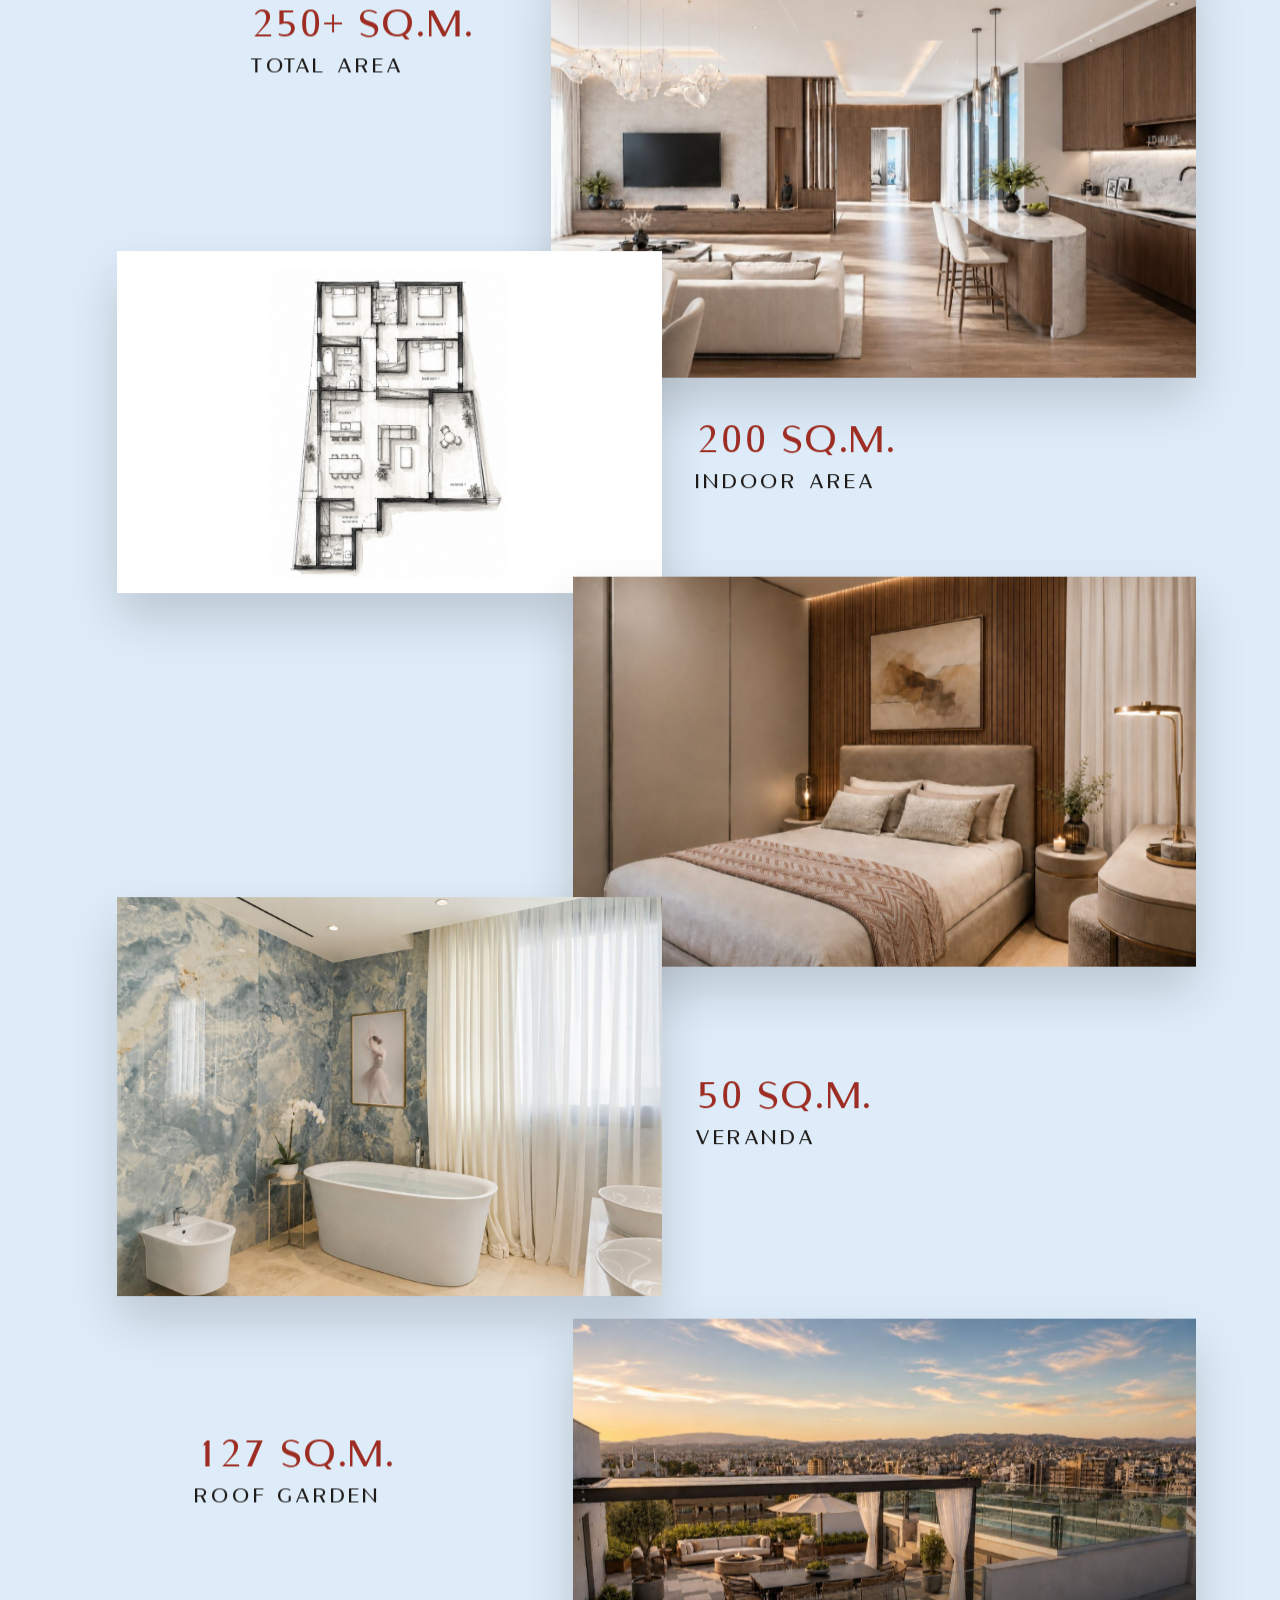
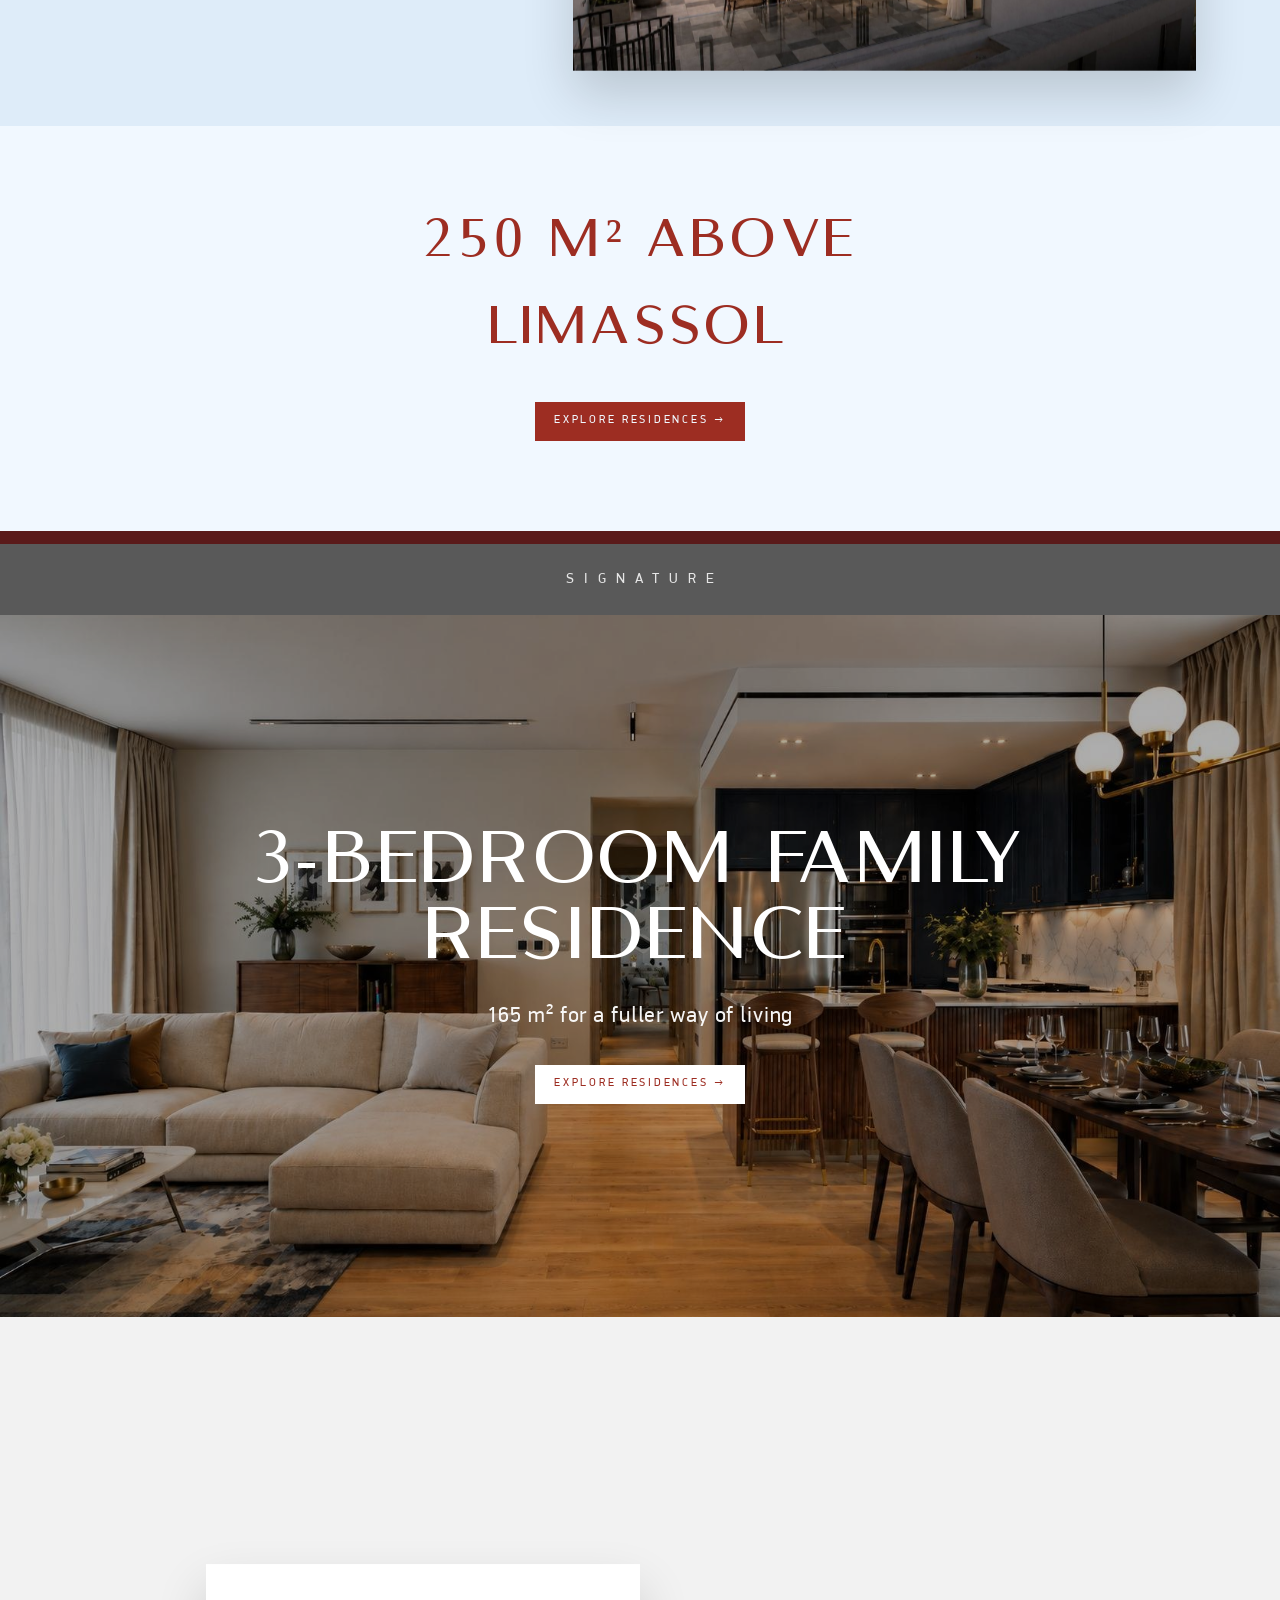
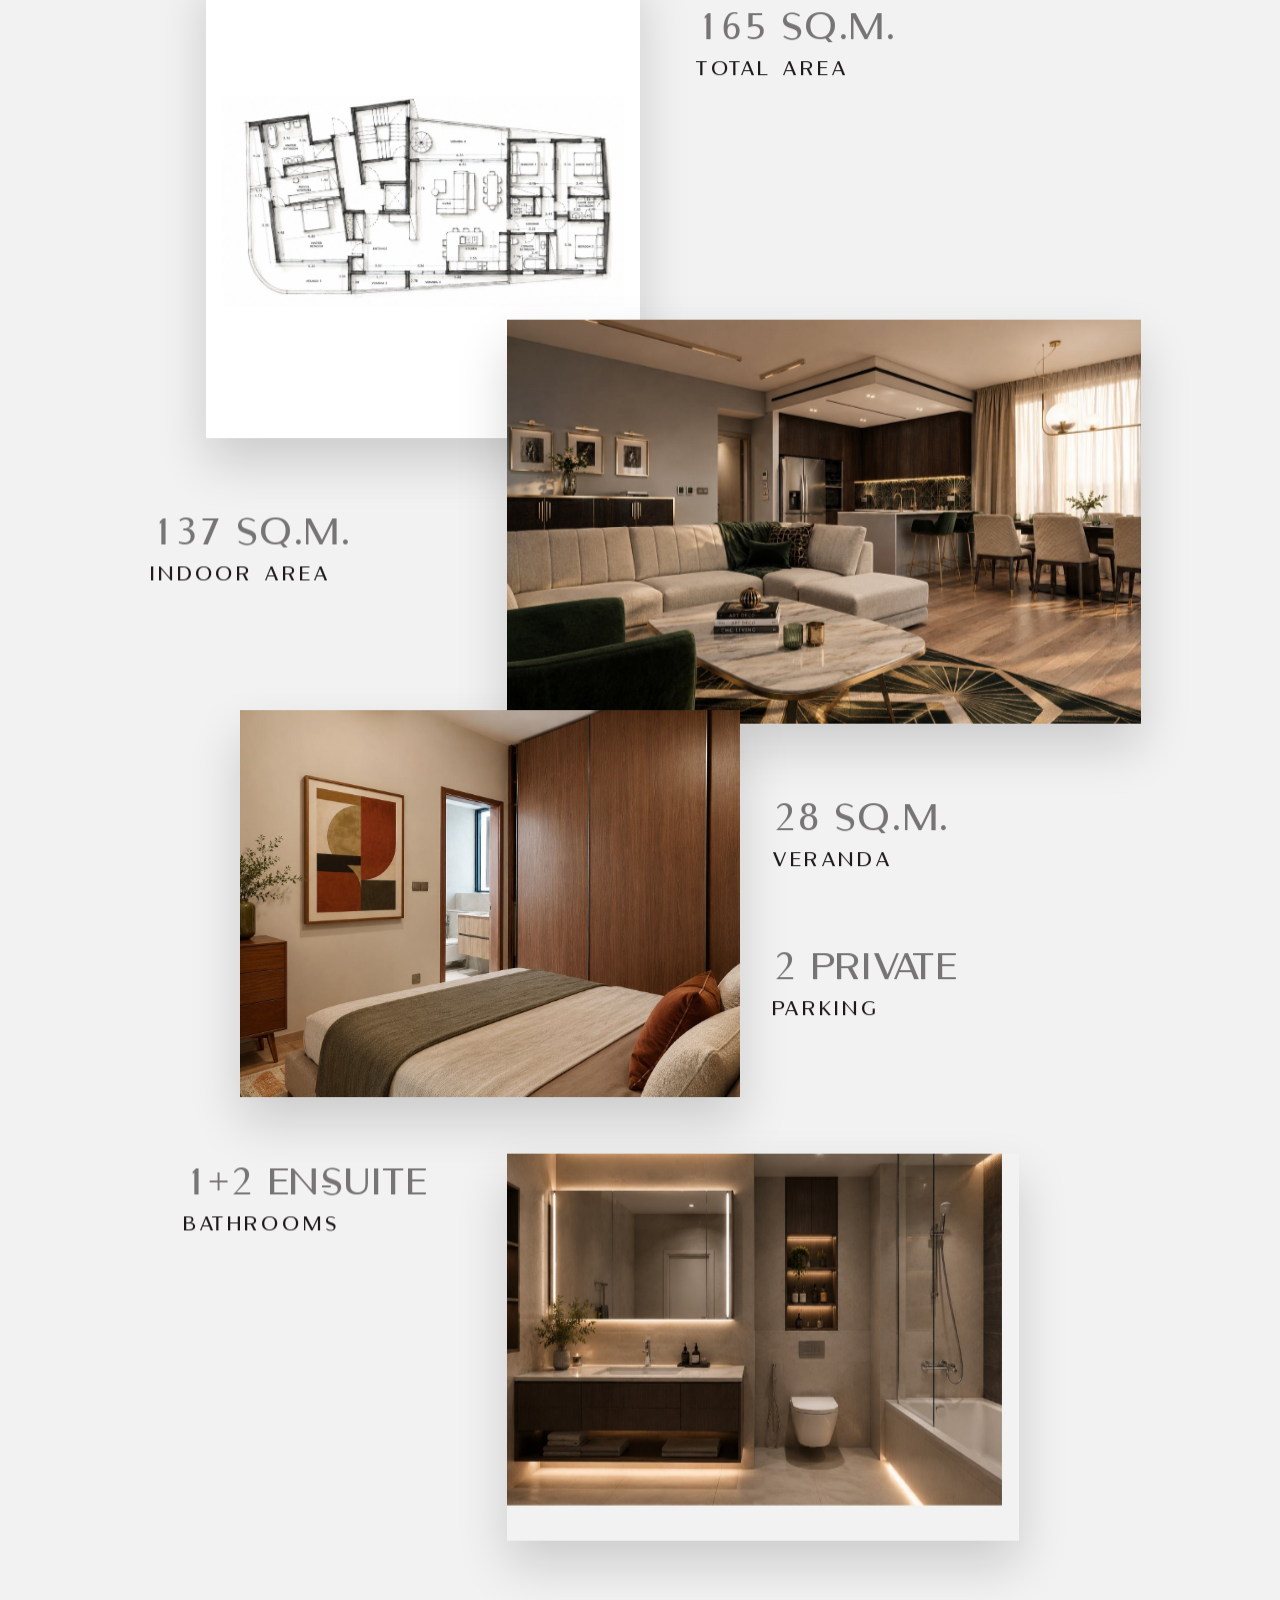
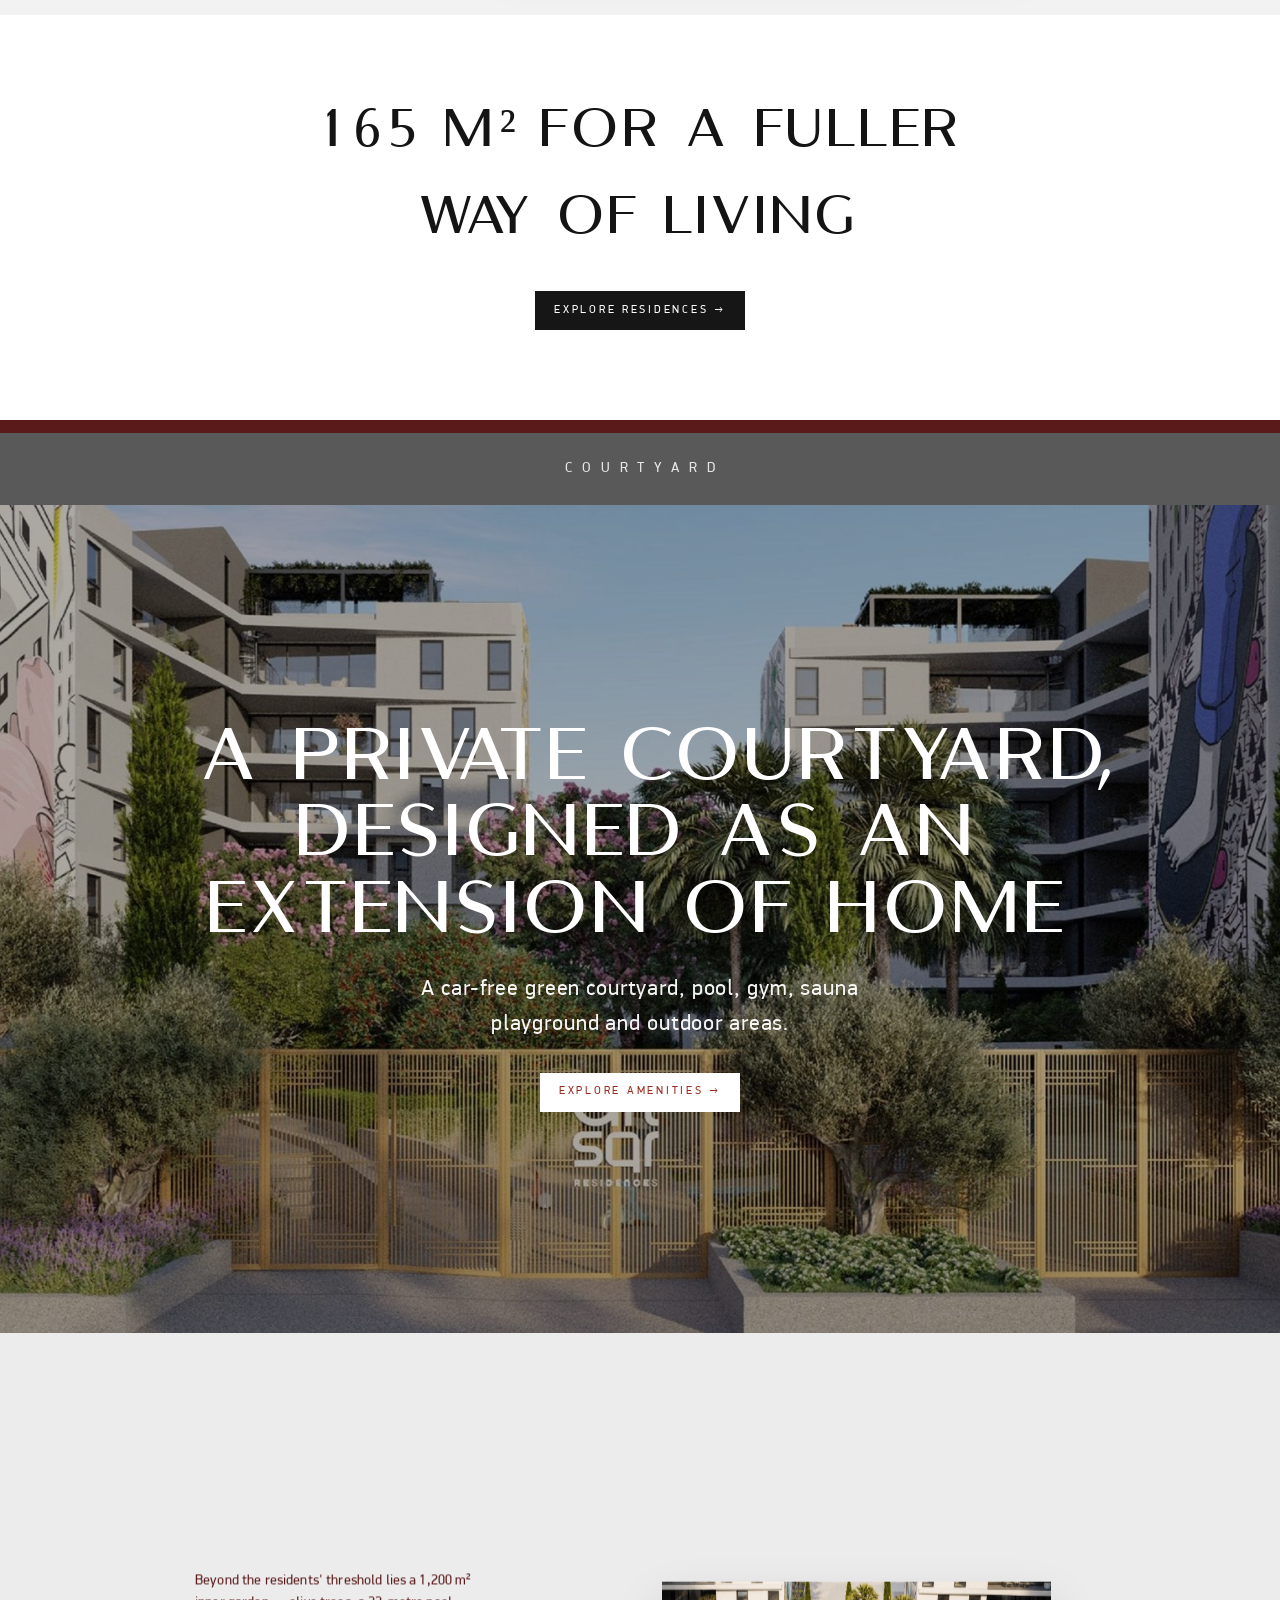
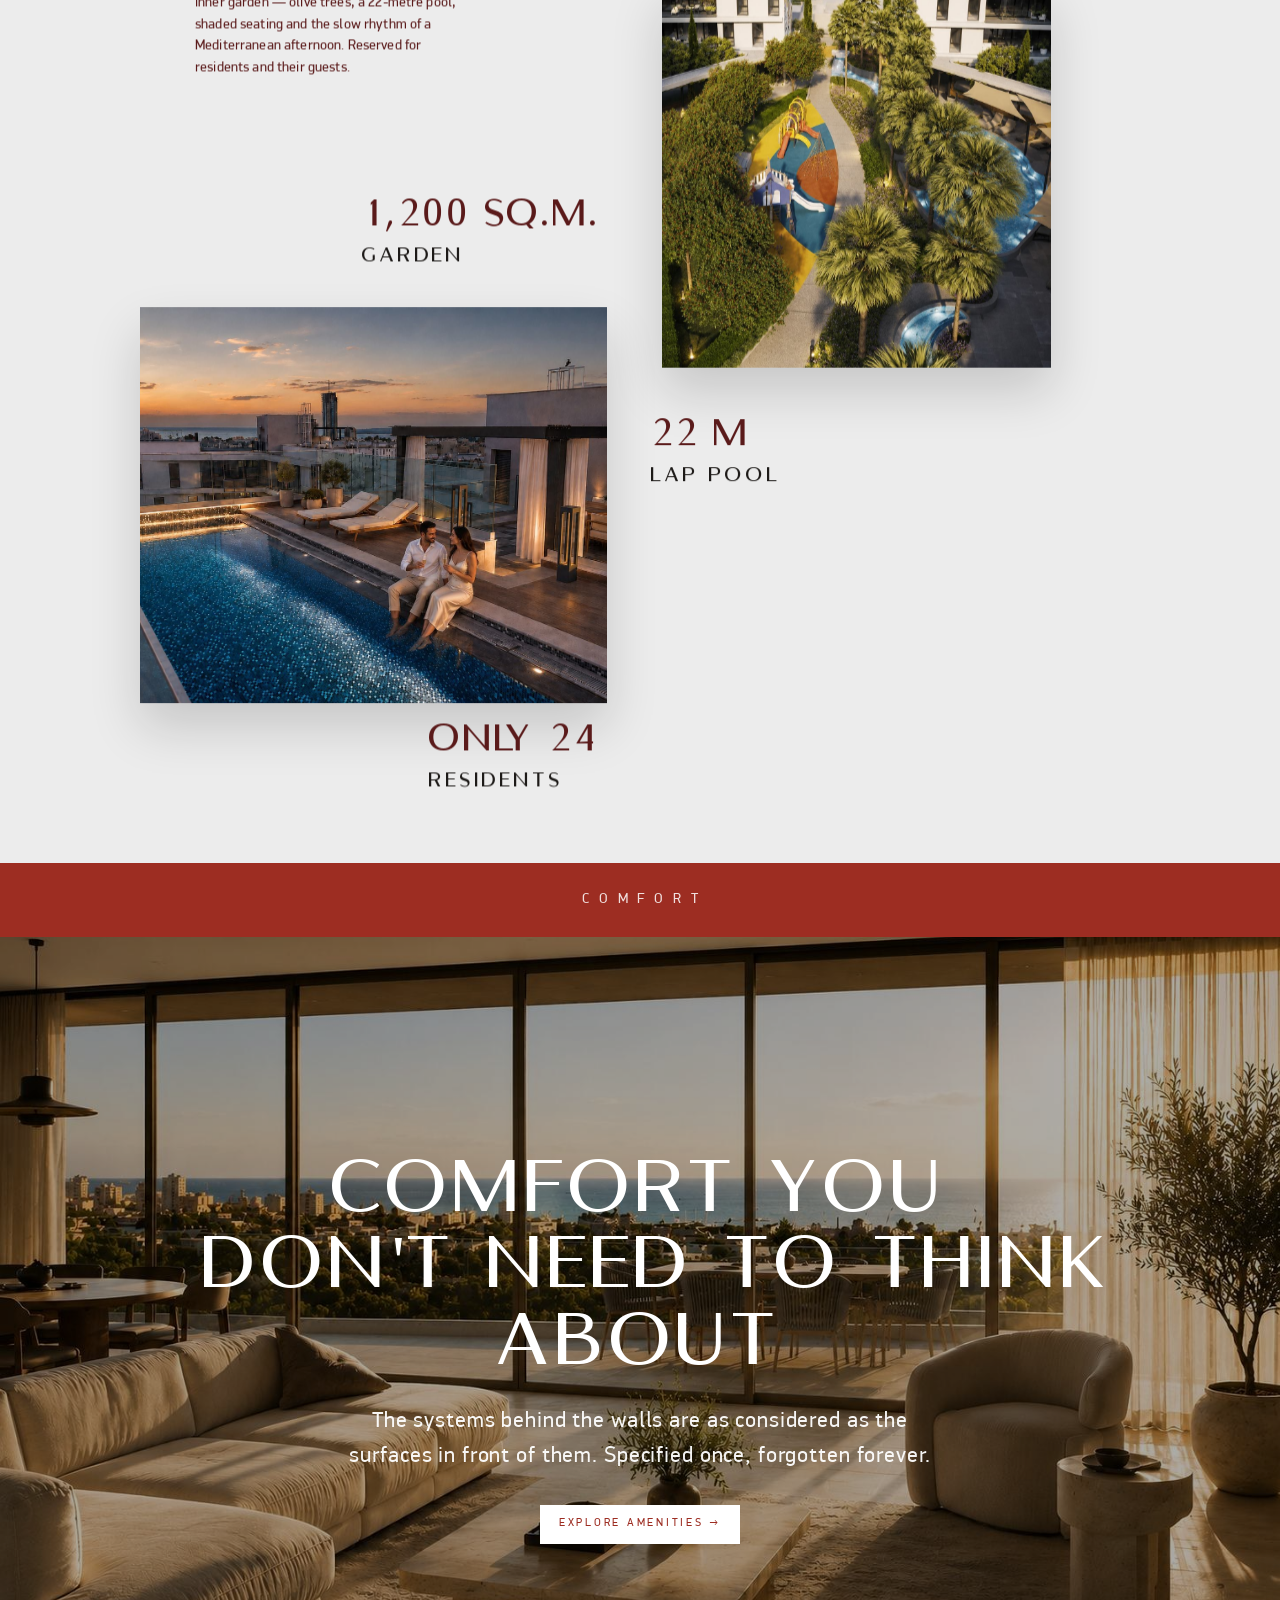
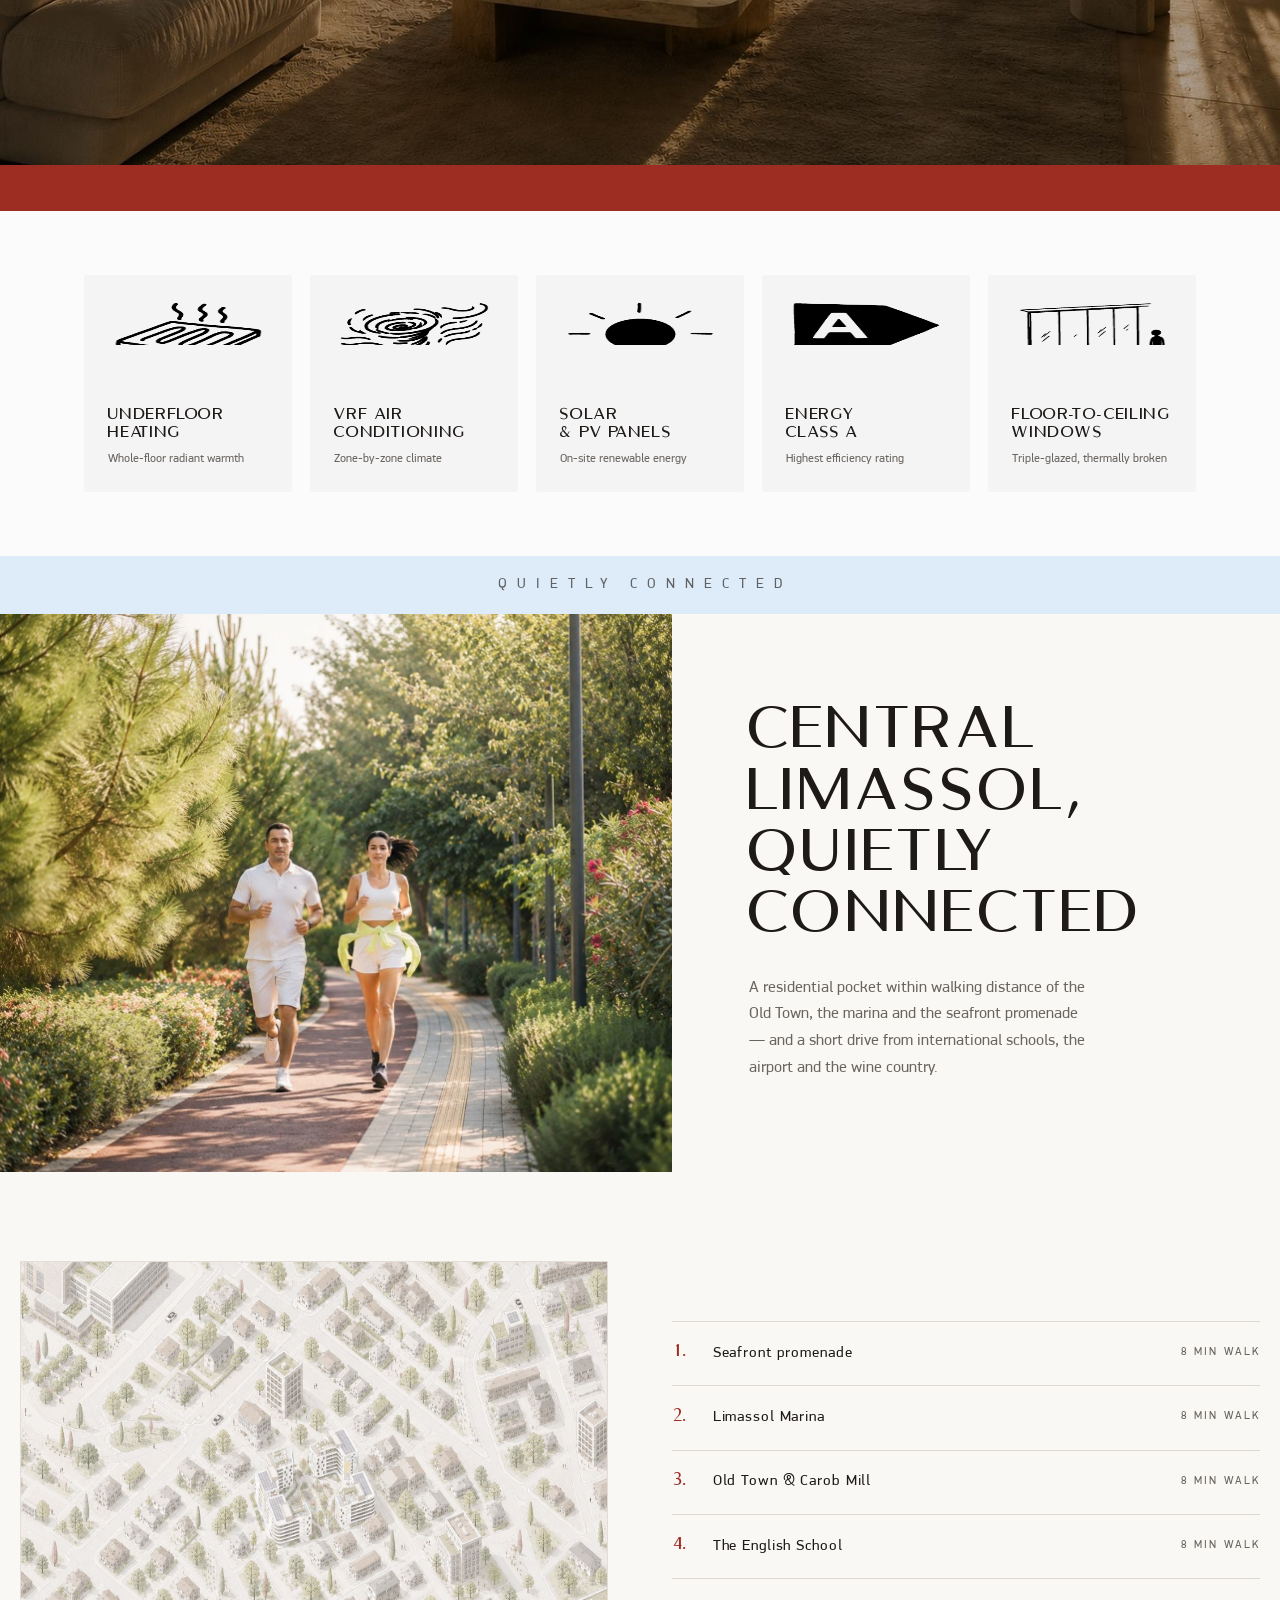
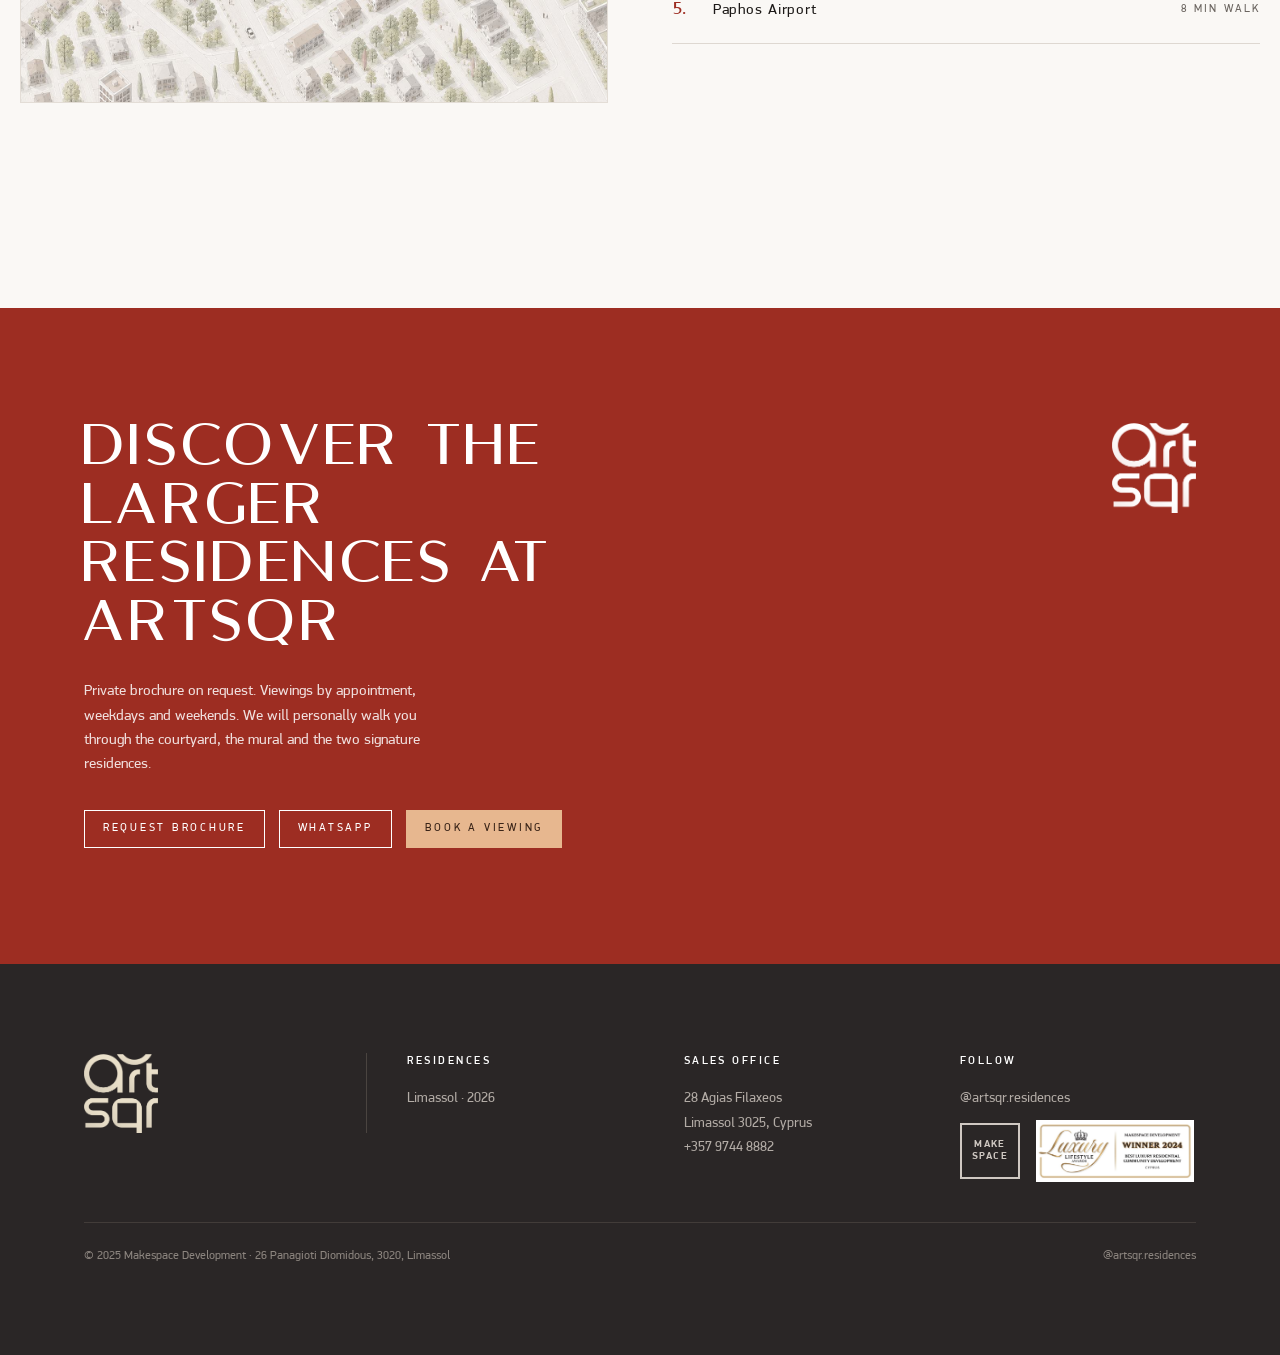
==== commit 2a4dca12: "Comfort section: line breaks + extracted icons in grey option boxes - Comfort heading locked to 3 li" ====
--- a/index.html
+++ b/index.html
@@ -245,8 +245,8 @@
 <section class="feature feature--large">
   <img src="assets/img/comfort-living.jpg" alt="A light-filled ARTSQR interior with sea view">
   <div class="feature__inner">
-    <h2 class="display">Comfort you<br>don't need to think<br>about</h2>
-    <p class="sub">The systems behind the walls are as considered as the surfaces in front of them. Specified once, forgotten forever.</p>
+    <h2 class="display feature-lines"><span>Comfort you</span><span>don't need to think</span><span>about</span></h2>
+    <p class="sub">The systems behind the walls are as considered as the<br>surfaces in front of them. Specified once, forgotten forever.</p>
     <a href="#amenities" class="btn btn--white"><span>Explore amenities →</span></a>
   </div>
 </section>
@@ -258,53 +258,24 @@
   <div class="wrap">
     <div class="features-grid">
       <div class="feat">
-        <div class="feat-box">
-          <svg class="ico" viewBox="0 0 64 64" fill="none" stroke="#1d1a18" stroke-width="2.2" stroke-linecap="round" stroke-linejoin="round">
-            <path d="M26 13c-2 3 2 5 0 8M32 12c-2 3 2 5 0 8M38 13c-2 3 2 5 0 8"/>
-            <path d="M16 40 32 30l16 10-16 10z"/>
-            <path d="M22 40l10-6 10 6-10 6zM26 43l6-3.5 6 3.5M19 43.5 32 36l13 7.5"/>
-          </svg>
-        </div>
-        <h4>Underfloor heating</h4><p>Whole-floor radiant warmth</p>
-      </div>
-      <div class="feat">
-        <div class="feat-box">
-          <svg class="ico" viewBox="0 0 64 64" fill="none" stroke="#1d1a18" stroke-width="2.2" stroke-linecap="round" stroke-linejoin="round">
-            <path d="M30 32a6 6 0 1 1 6 6c-5 0-7-4-12-4"/>
-            <path d="M40 24c5-3 11-1 11 4 0 4-4 6-8 4M44 44c3 4 1 9-3 9-3 0-5-3-4-6"/>
-            <path d="M16 26c6-2 12 0 18 1M14 33c5-1 9 0 14 2M17 40c5-2 9-1 13 1"/>
-          </svg>
-        </div>
-        <h4>VRF air conditioning</h4><p>Zone-by-zone climate</p>
-      </div>
-      <div class="feat">
-        <div class="feat-box">
-          <svg class="ico" viewBox="0 0 64 64" fill="none" stroke="#1d1a18" stroke-width="2.4" stroke-linecap="round">
-            <circle cx="32" cy="32" r="9" fill="#1d1a18" stroke="none"/>
-            <path d="M32 12v7M32 45v7M12 32h7M45 32h7M18 18l5 5M41 41l5 5M46 18l-5 5M23 41l-5 5"/>
-          </svg>
-        </div>
-        <h4>Solar &amp; PV panels</h4><p>On-site renewable energy</p>
-      </div>
-      <div class="feat">
-        <div class="feat-box">
-          <svg class="ico" viewBox="0 0 64 64">
-            <path d="M16 22h22l10 10-10 10H16z" fill="#1d1a18"/>
-            <text x="25" y="38" font-family="'PF DIN',sans-serif" font-size="16" font-weight="700" fill="#fff">A</text>
-          </svg>
-        </div>
-        <h4>Energy Class A</h4><p>Highest efficiency rating</p>
-      </div>
-      <div class="feat">
-        <div class="feat-box">
-          <svg class="ico" viewBox="0 0 64 64" fill="none" stroke="#1d1a18" stroke-width="2.2" stroke-linecap="round" stroke-linejoin="round">
-            <rect x="15" y="18" width="28" height="28"/>
-            <path d="M22 18v28M29 18v28M36 18v28"/>
-            <path d="M49 22v22M49 22c2 0 3 1 3 3s-1 3-3 3"/>
-            <circle cx="49" cy="20" r="0.6" fill="#1d1a18"/>
-          </svg>
-        </div>
-        <h4>Floor-to-ceiling windows</h4><p>Triple-glazed, thermally broken</p>
+        <img class="ico" src="assets/img/icons/heating.png" alt="">
+        <h4>Underfloor<br>heating</h4><p>Whole-floor radiant warmth</p>
+      </div>
+      <div class="feat">
+        <img class="ico" src="assets/img/icons/vrf.png" alt="">
+        <h4>VRF air<br>conditioning</h4><p>Zone-by-zone climate</p>
+      </div>
+      <div class="feat">
+        <img class="ico" src="assets/img/icons/solar.png" alt="">
+        <h4>Solar<br>&amp; PV panels</h4><p>On-site renewable energy</p>
+      </div>
+      <div class="feat">
+        <img class="ico" src="assets/img/icons/energy.png" alt="">
+        <h4>Energy<br>Class A</h4><p>Highest efficiency rating</p>
+      </div>
+      <div class="feat">
+        <img class="ico" src="assets/img/icons/windows.png" alt="">
+        <h4>Floor-to-ceiling<br>windows</h4><p>Triple-glazed, thermally broken</p>
       </div>
     </div>
   </div>
--- a/css/style.css
+++ b/css/style.css
@@ -493,16 +493,17 @@
 /* burgundy panel directly under the comfort image */
 .comfort-strip{height:46px;background:var(--red)}
 .features{background:#fbfbfb;padding:clamp(40px,5vw,80px) 0}
-.features-grid{display:grid;grid-template-columns:repeat(5,1fr);gap:clamp(14px,1.6vw,24px)}
-.feat{text-align:left}
-.feat-box{
-  background:#f4f4f4;border-radius:4px;
-  aspect-ratio:1/.78;display:flex;align-items:center;justify-content:center;
-  margin-bottom:20px;
-}
-.feat-box .ico{width:46%;height:46%}
-.feat h4{font-size:.84rem;letter-spacing:.1em;text-transform:uppercase;font-weight:500;margin-bottom:.5rem;line-height:1.2}
-.feat p{font-size:.78rem;color:var(--muted)}
+.features-grid{display:grid;grid-template-columns:repeat(5,1fr);gap:clamp(12px,1.4vw,22px)}
+/* each option is a light-grey box: icon at top, name (Bellet), description (PF DIN) */
+.feat{
+  background:#f4f4f4;border-radius:3px;text-align:left;
+  padding:clamp(20px,1.9vw,30px);
+  display:flex;flex-direction:column;min-height:clamp(200px,17vw,240px);
+}
+.feat .ico{height:clamp(40px,3.6vw,52px);width:auto;display:block;margin-bottom:auto}
+.feat h4{font-family:var(--serif);font-weight:400;font-size:clamp(1rem,1.25vw,1.2rem);
+  letter-spacing:.04em;text-transform:uppercase;line-height:1.1;margin:18px 0 .5rem}
+.feat p{font-family:var(--sans);font-size:.78rem;color:var(--muted);line-height:1.35}
 
 /* ===========================================================
    QUIETLY CONNECTED + MAP
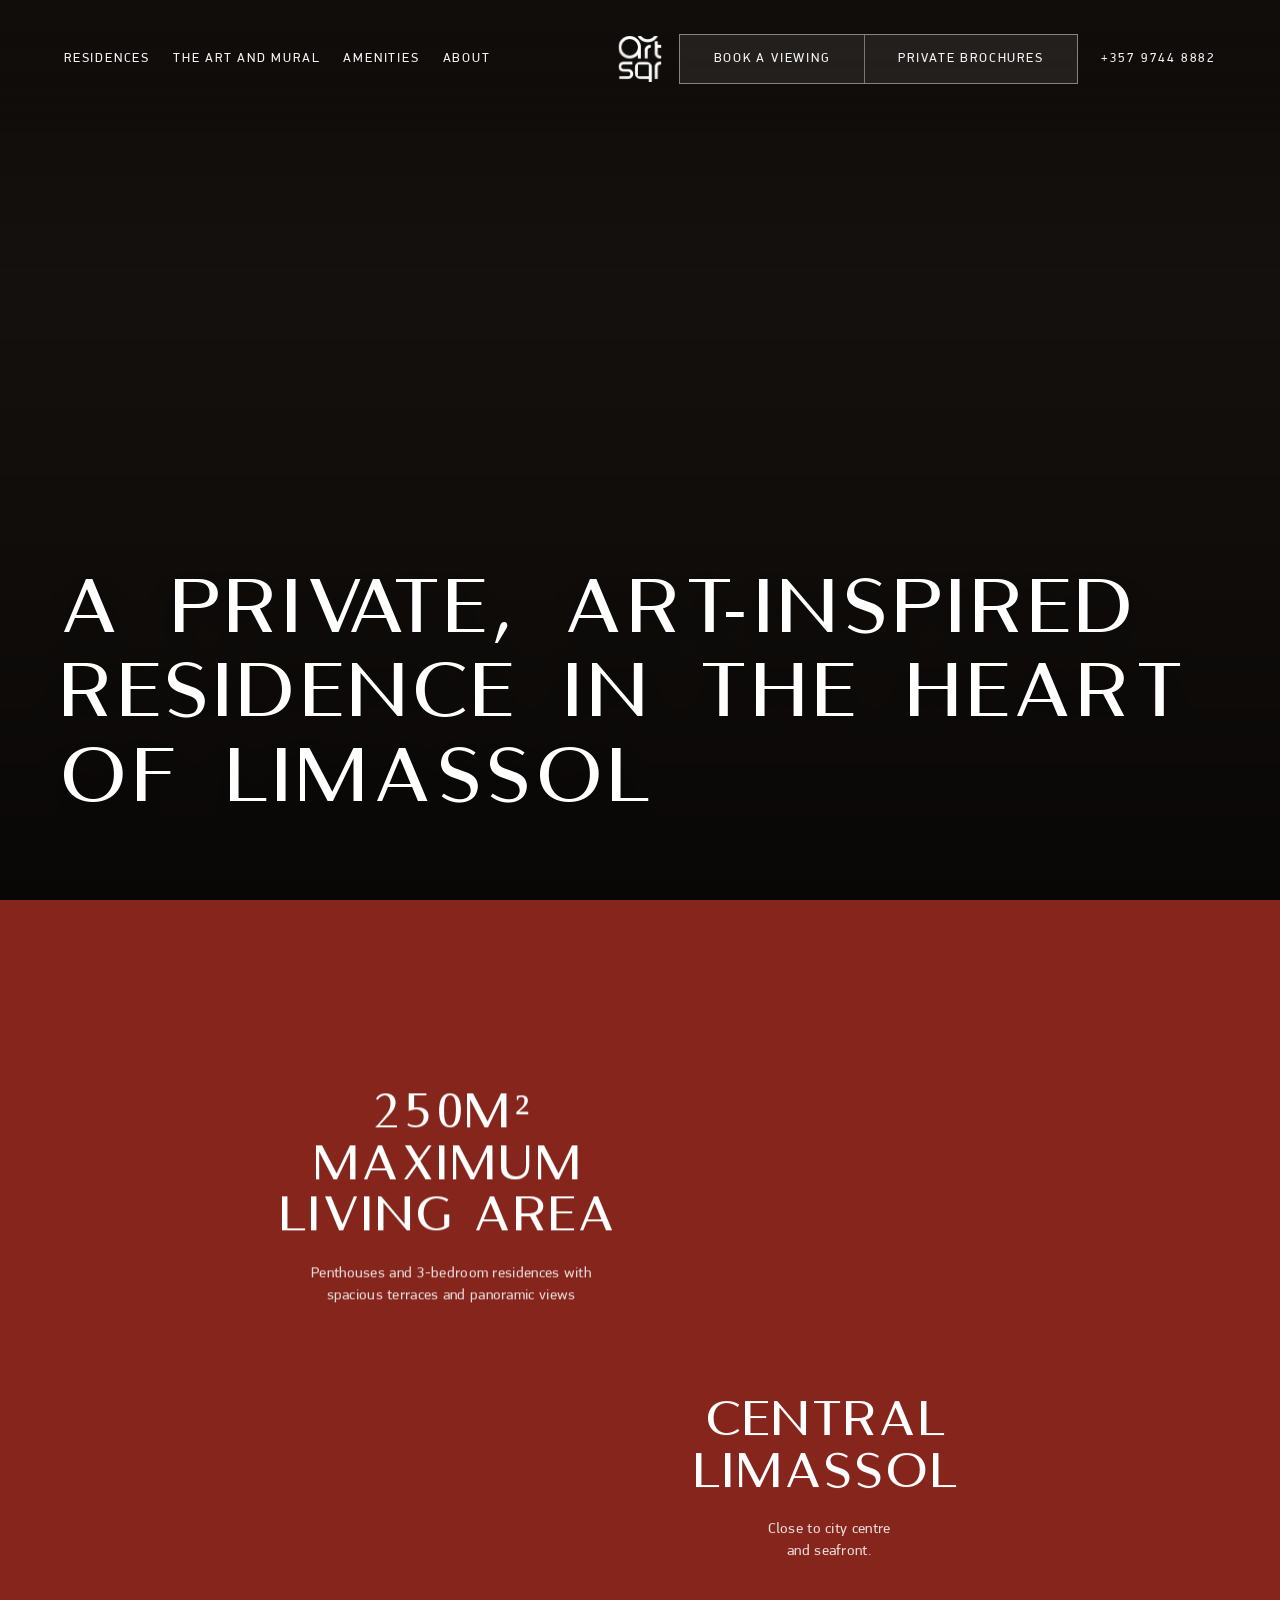
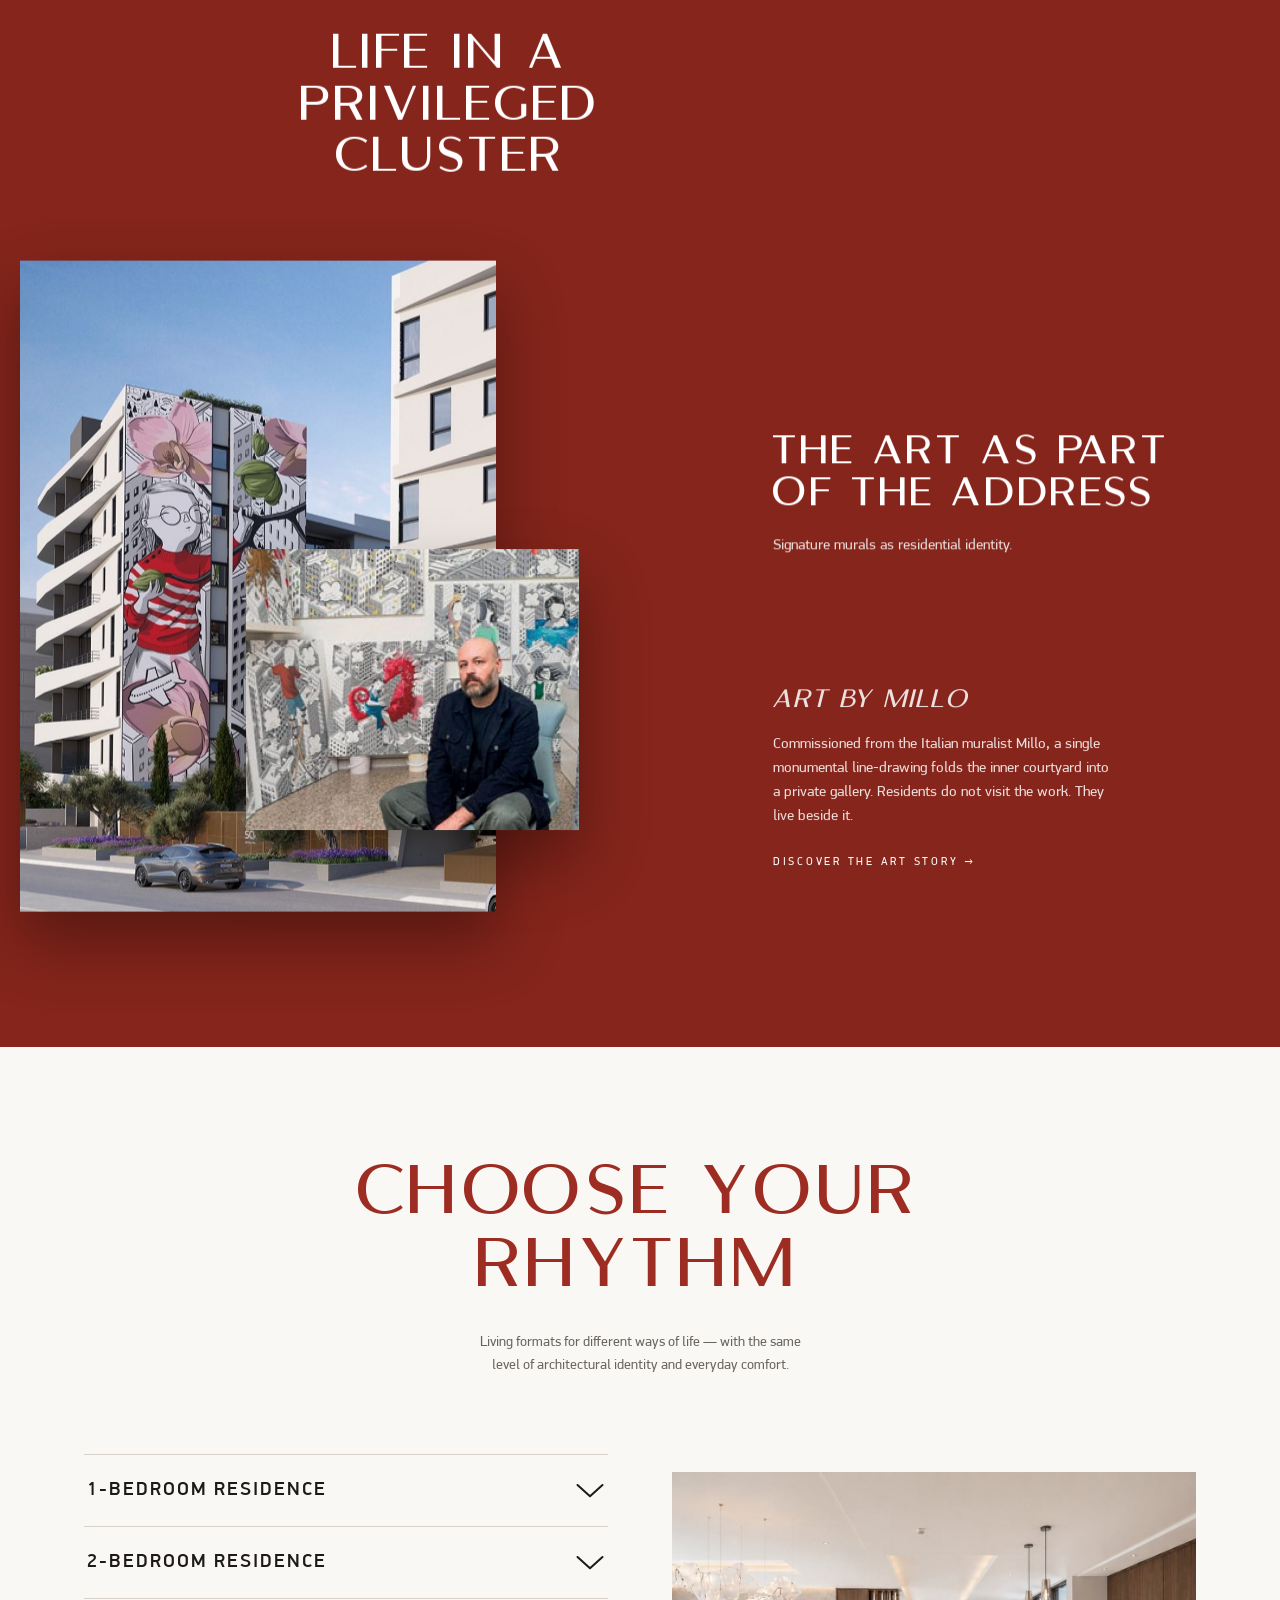
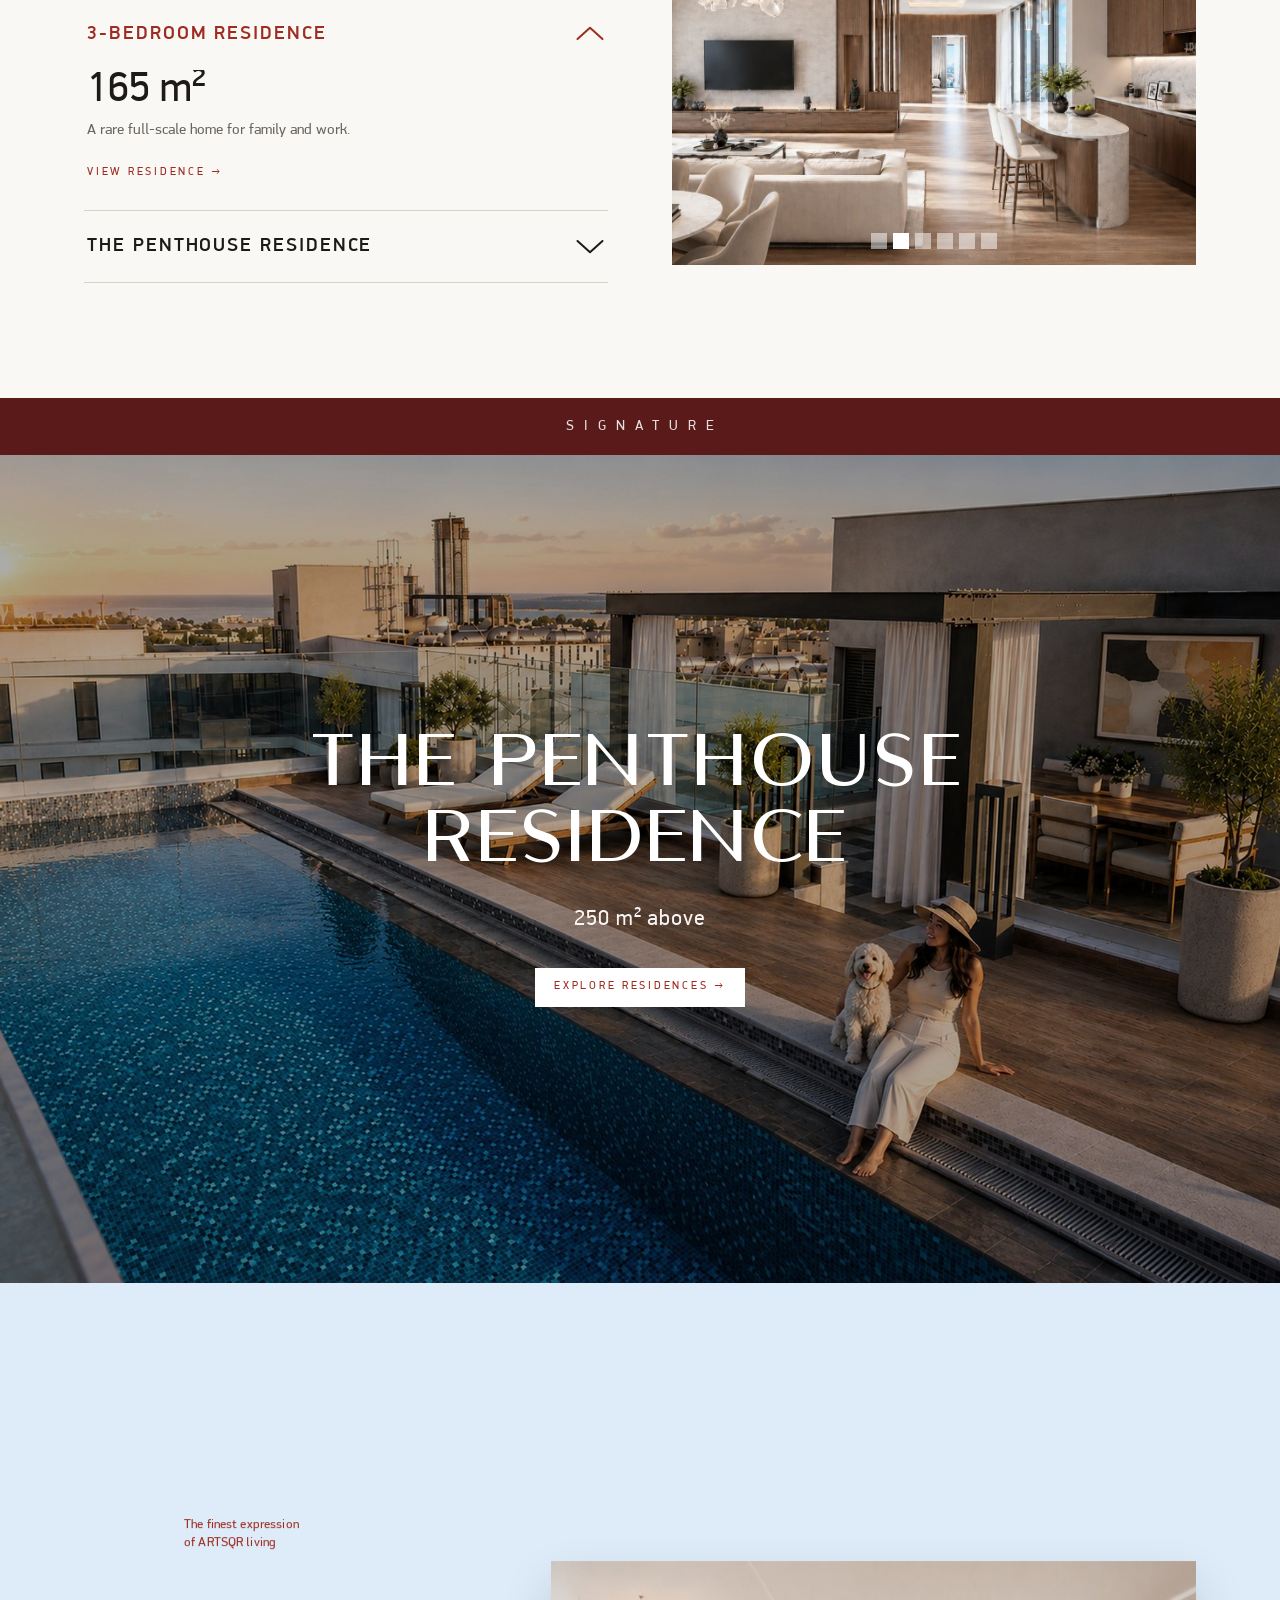
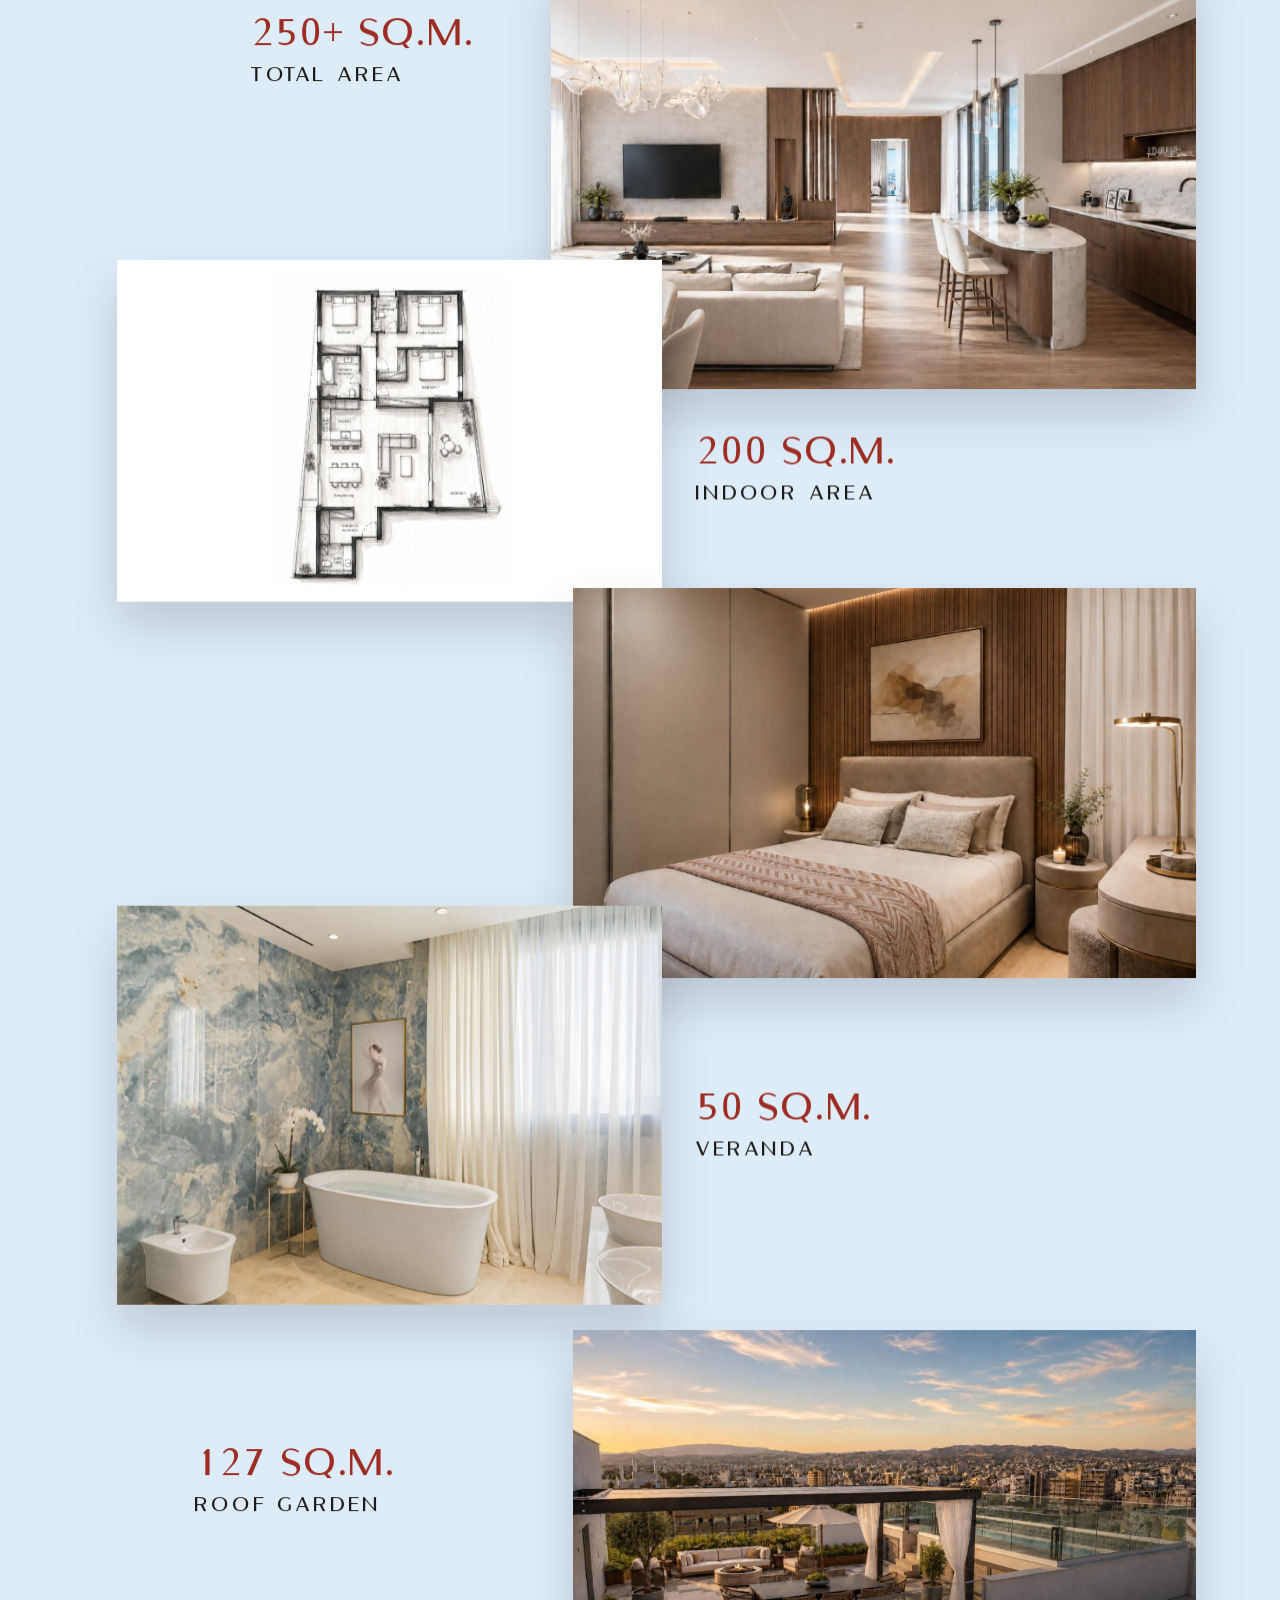
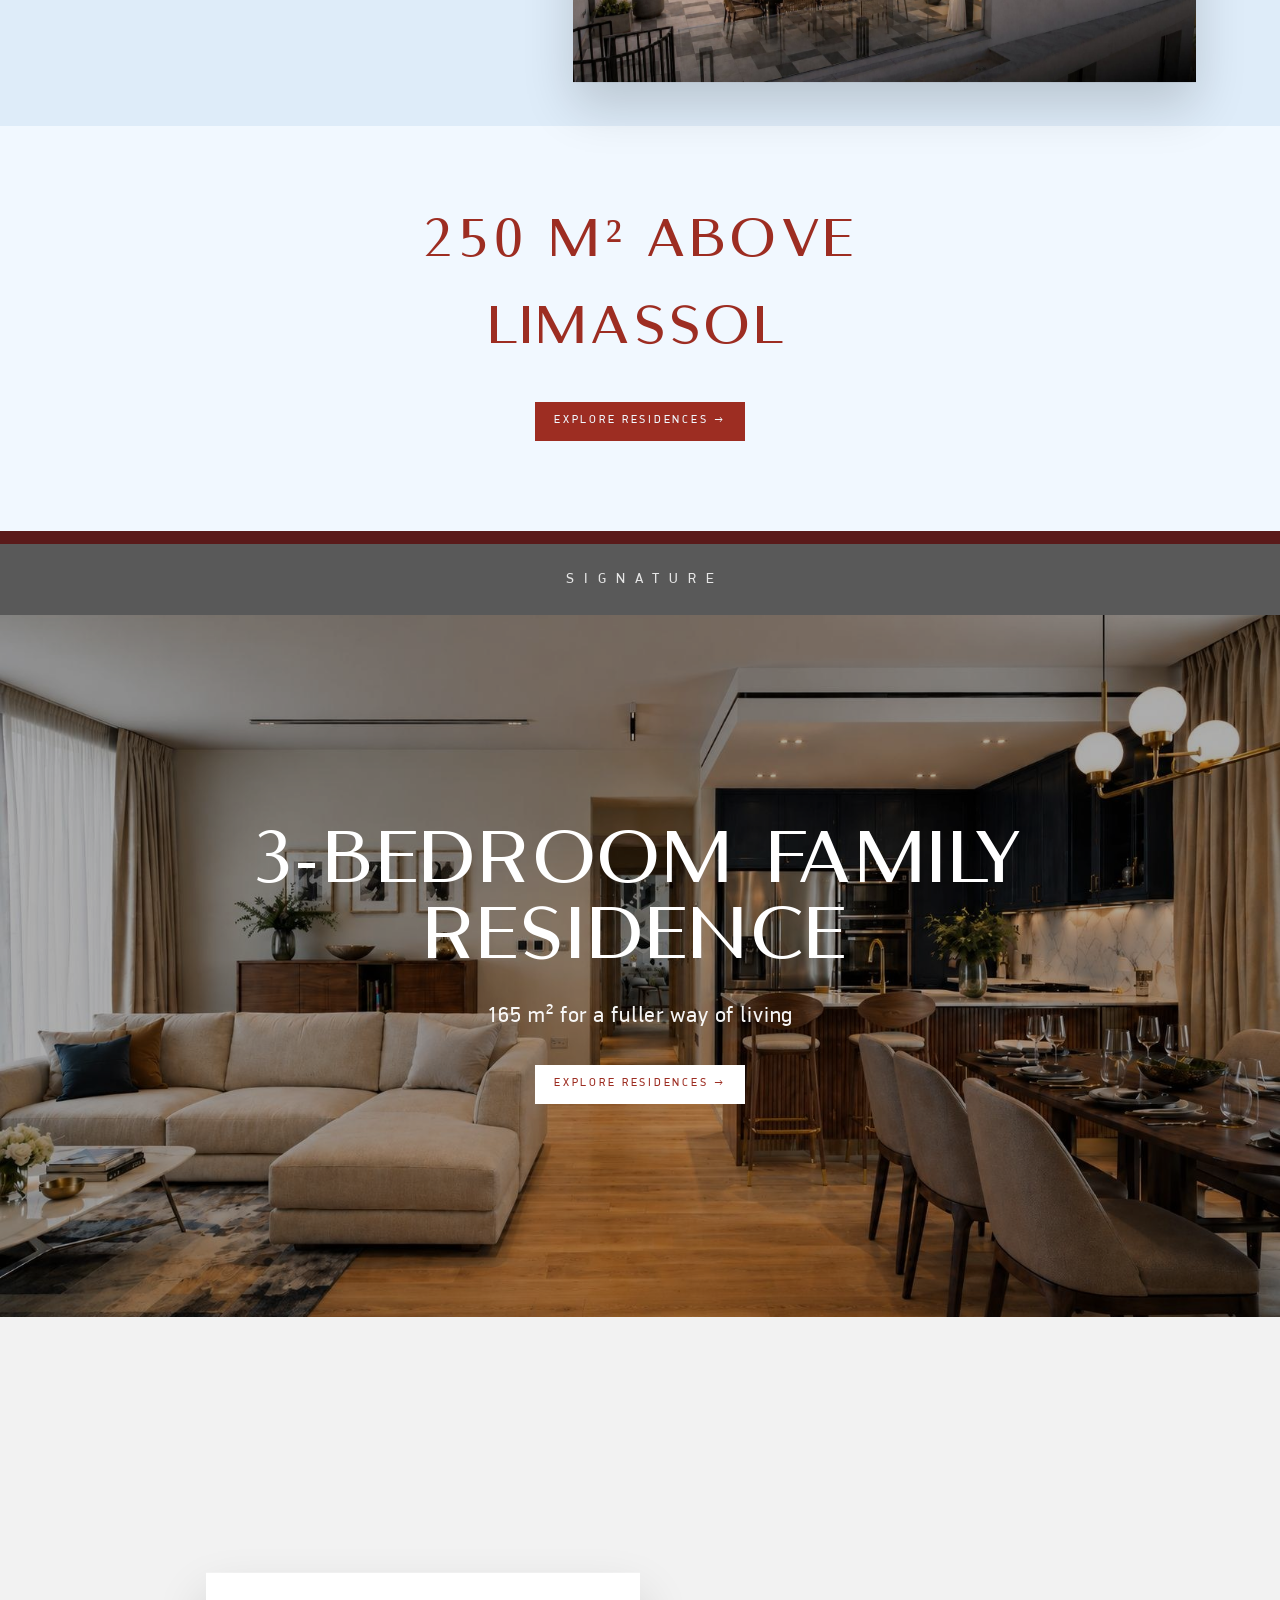
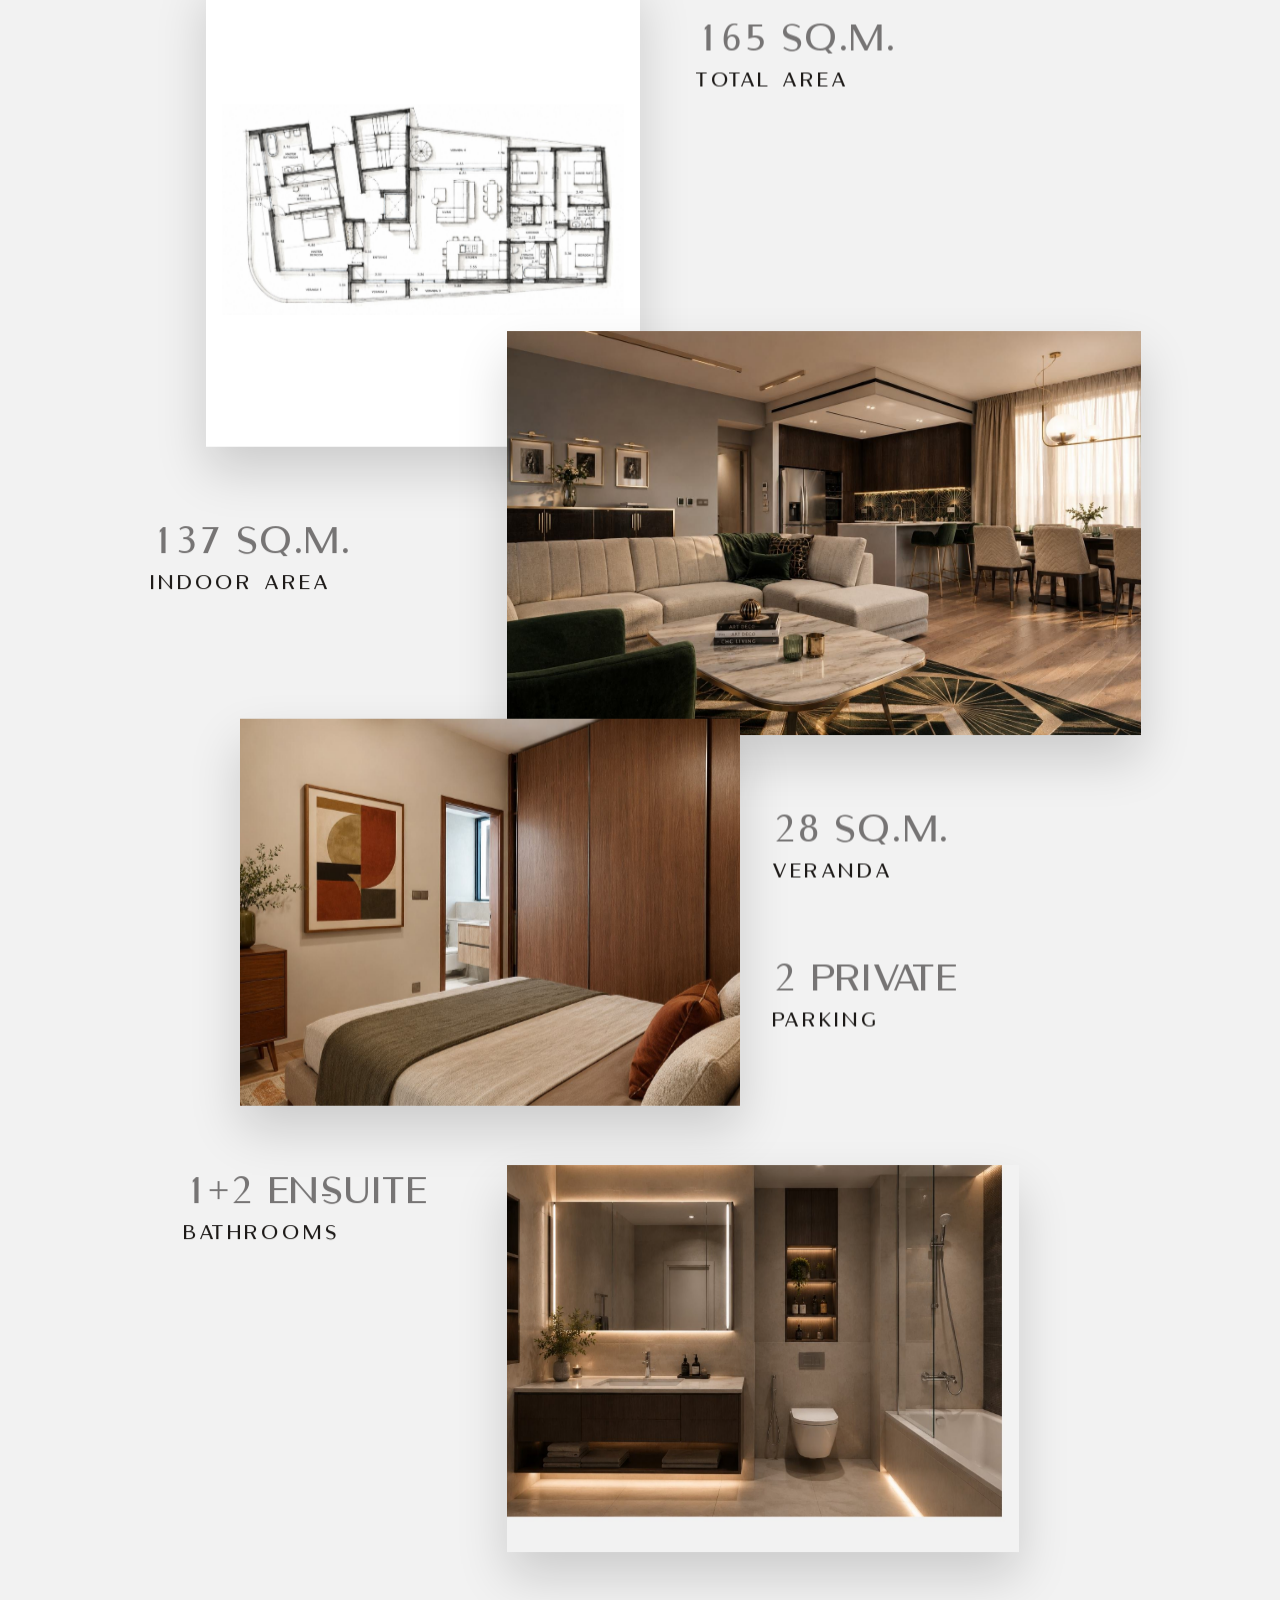
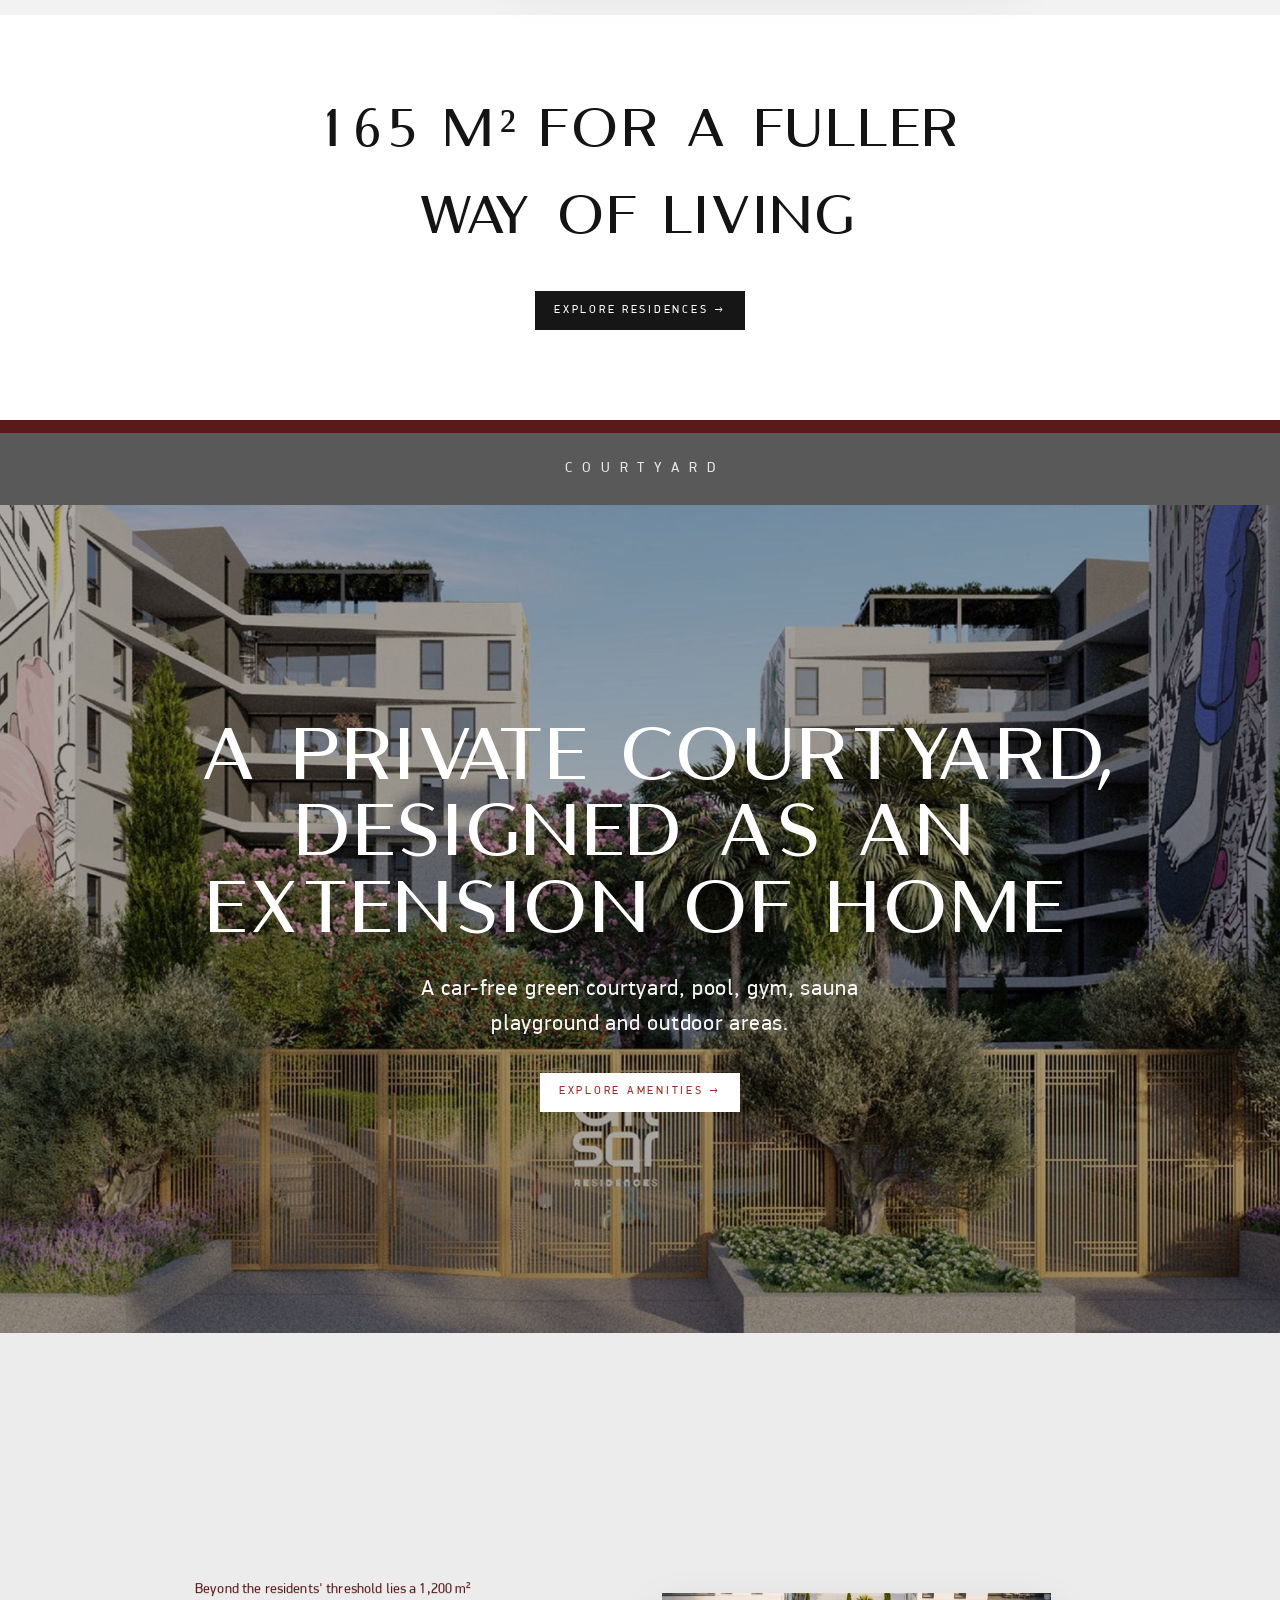
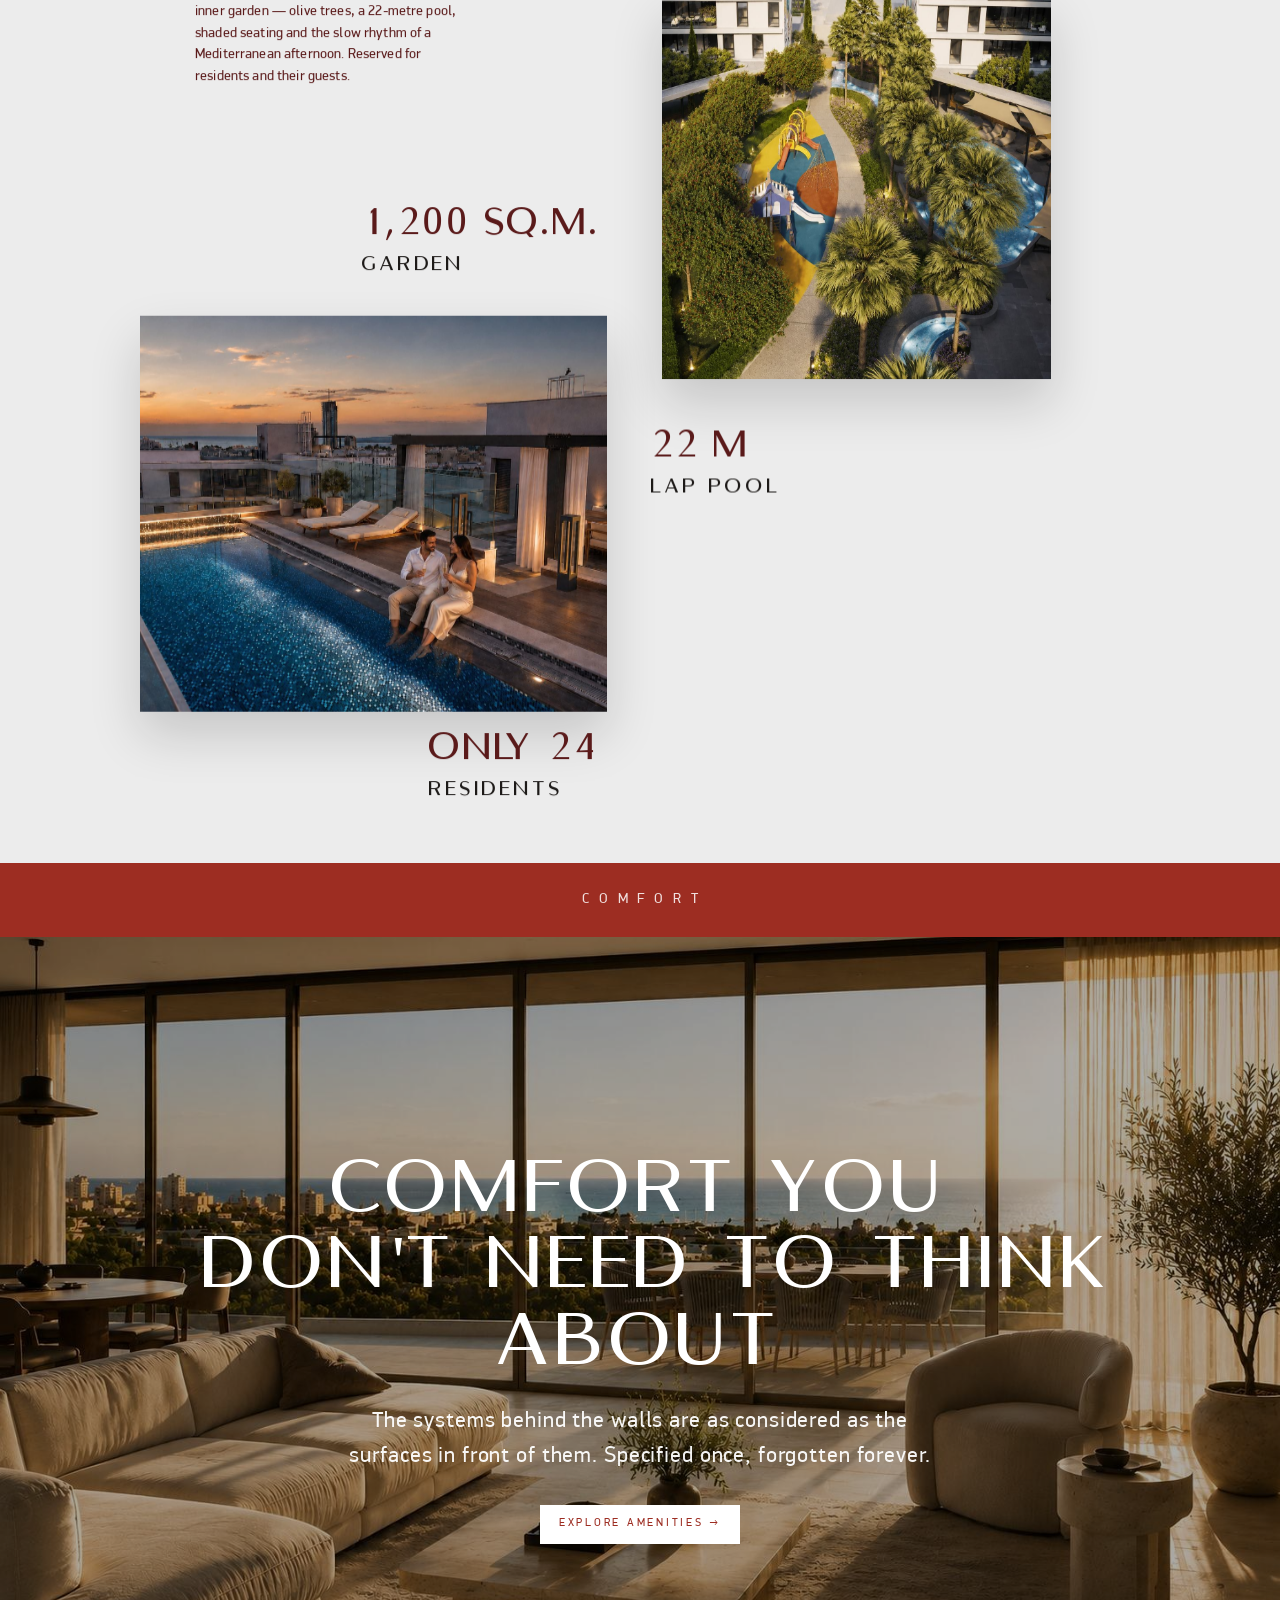
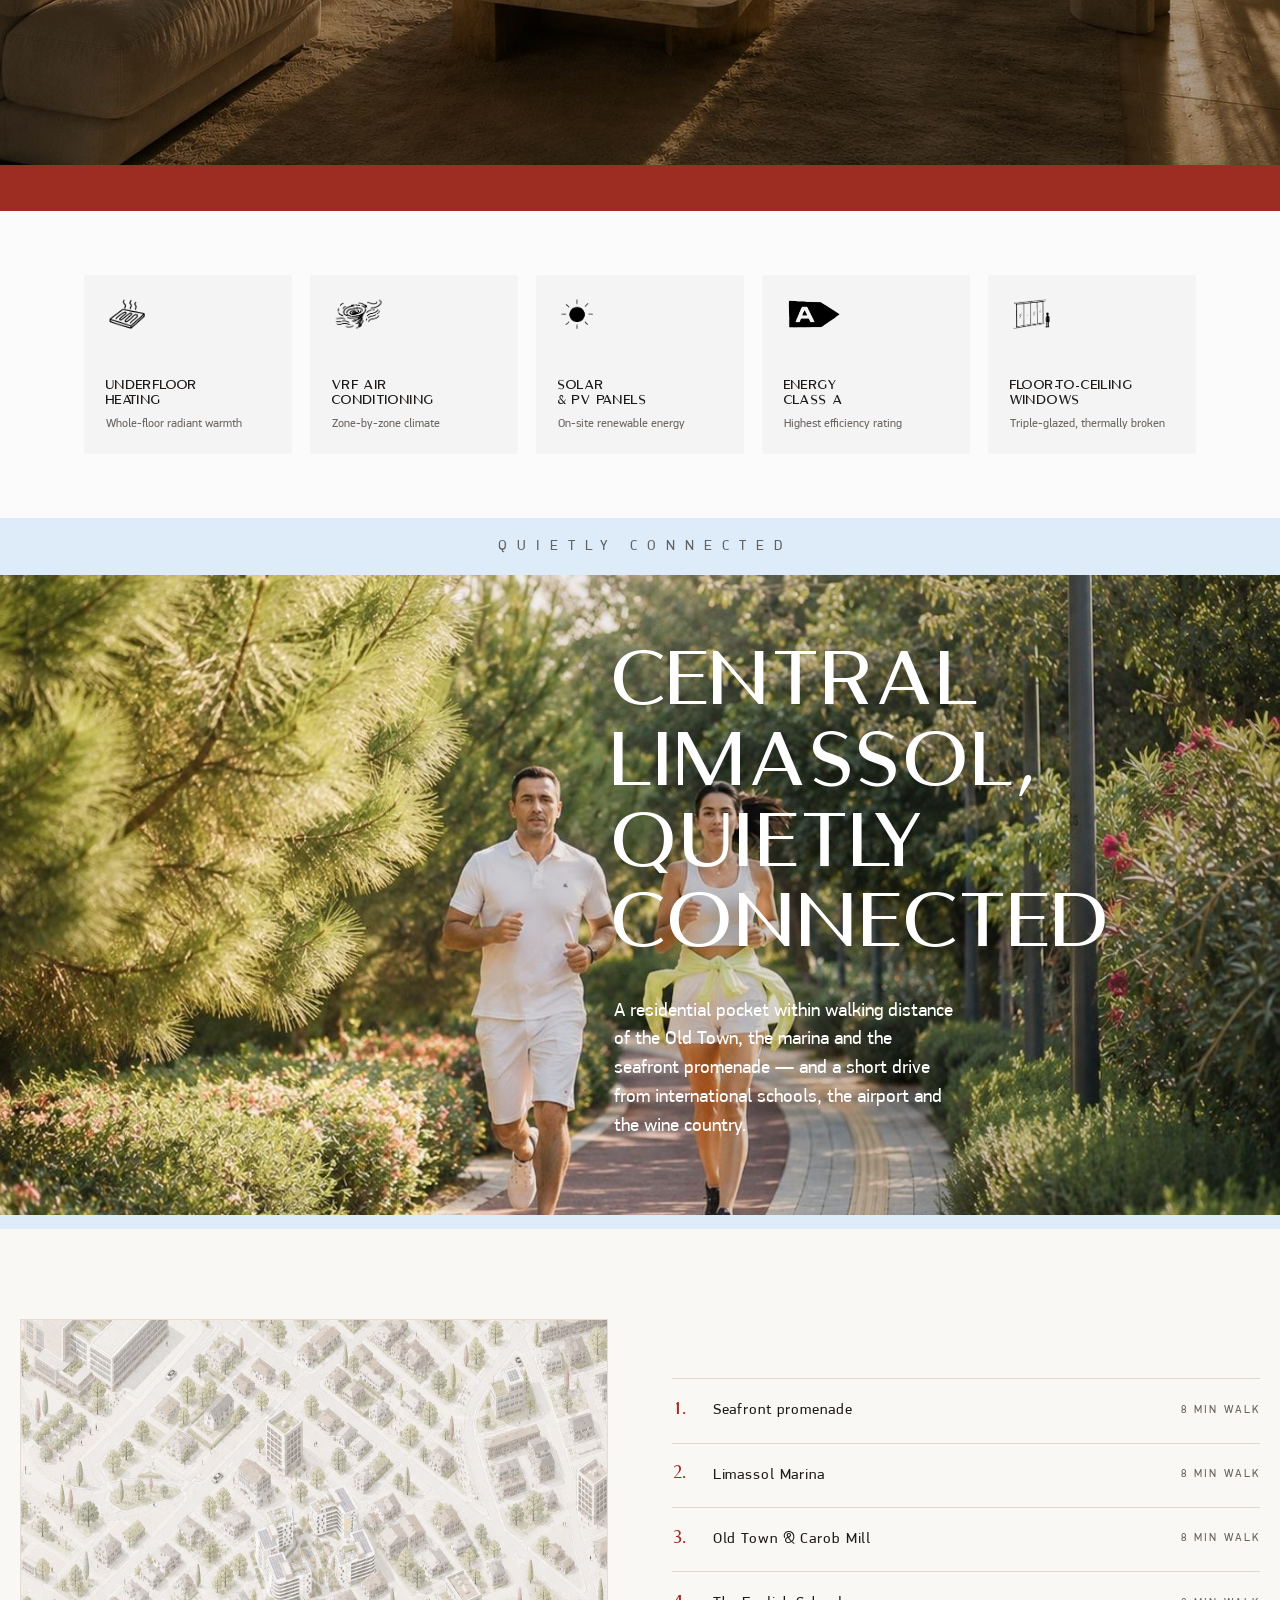
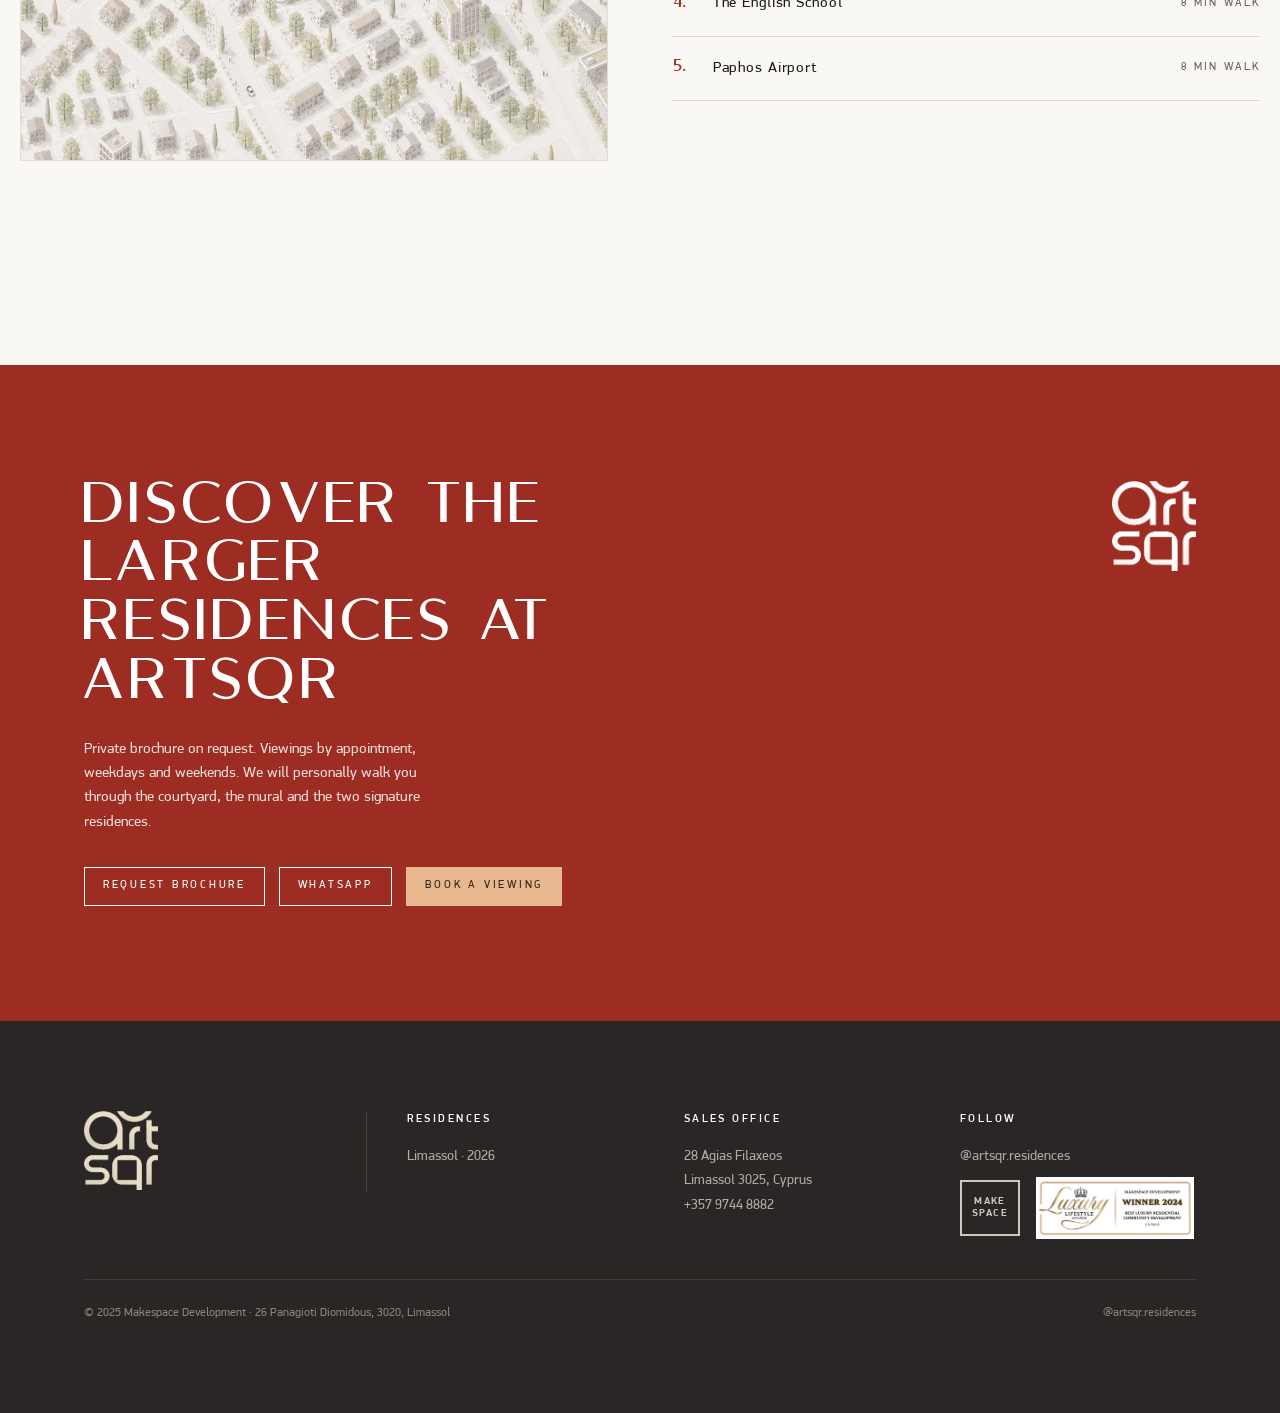
==== commit ed2065ca: "Quietly connected: full-width image with overlaid right-side text + blue stripe - Replace the split " ====
--- a/index.html
+++ b/index.html
@@ -283,13 +283,14 @@
 
 <!-- ================= QUIETLY CONNECTED ================= -->
 <div class="band band--quiet" id="about"><span class="label">Quietly connected</span></div>
-<section class="connect">
-  <div class="connect__media"><img src="assets/img/joggers.jpg" alt="Residents jogging near the ARTSQR neighbourhood in Limassol"></div>
-  <div class="connect__text">
-    <h2 class="display">Central<br>Limassol,<br>quietly<br>connected</h2>
+<section class="connect-feat">
+  <img src="assets/img/joggers.jpg" alt="Residents jogging near the ARTSQR neighbourhood in Limassol">
+  <div class="connect-feat__text">
+    <h2 class="display"><span>Central</span><span>Limassol,</span><span>quietly</span><span>connected</span></h2>
     <p>A residential pocket within walking distance of the Old Town, the marina and the seafront promenade — and a short drive from international schools, the airport and the wine country.</p>
   </div>
 </section>
+<div class="blue-stripe"></div>
 
 <section class="section section--paper" style="padding-top:0">
   <div class="wrap connect-map">
--- a/css/style.css
+++ b/css/style.css
@@ -497,26 +497,33 @@
 /* each option is a light-grey box: icon at top, name (Bellet), description (PF DIN) */
 .feat{
   background:#f4f4f4;border-radius:3px;text-align:left;
-  padding:clamp(20px,1.9vw,30px);
-  display:flex;flex-direction:column;min-height:clamp(200px,17vw,240px);
-}
-.feat .ico{height:clamp(40px,3.6vw,52px);width:auto;display:block;margin-bottom:auto}
-.feat h4{font-family:var(--serif);font-weight:400;font-size:clamp(1rem,1.25vw,1.2rem);
-  letter-spacing:.04em;text-transform:uppercase;line-height:1.1;margin:18px 0 .5rem}
-.feat p{font-family:var(--sans);font-size:.78rem;color:var(--muted);line-height:1.35}
+  padding:clamp(18px,1.7vw,26px);
+  display:flex;flex-direction:column;align-items:flex-start;min-height:clamp(170px,14vw,200px);
+}
+.feat .ico{max-height:clamp(34px,2.8vw,42px);max-width:72px;width:auto;height:auto;display:block;
+  align-self:flex-start;margin-bottom:auto}
+.feat h4{font-family:var(--serif);font-weight:400;font-size:clamp(.82rem,1vw,1rem);
+  letter-spacing:.03em;text-transform:uppercase;line-height:1.12;margin:16px 0 .45rem}
+.feat p{font-family:var(--sans);font-size:.72rem;color:var(--muted);line-height:1.35}
 
 /* ===========================================================
    QUIETLY CONNECTED + MAP
    =========================================================== */
-.connect{display:grid;grid-template-columns:1.05fr .95fr;align-items:stretch;background:var(--paper)}
-.connect__media{position:relative;min-height:62vh;overflow:hidden}
-.connect__media img{position:absolute;inset:0;width:100%;height:100%;object-fit:cover}
-.connect__text{
-  display:flex;flex-direction:column;justify-content:center;
-  padding:clamp(40px,6vw,90px);
-}
-.connect__text h2{font-size:clamp(2.4rem,4.6vw,4rem);color:var(--ink);font-weight:300;line-height:1.04}
-.connect__text p{color:var(--muted);font-size:.98rem;max-width:42ch;margin-top:1.6rem;line-height:1.7}
+/* full-width image with the text overlaid on the right */
+.connect-feat{position:relative;width:100%;min-height:clamp(460px,50vw,700px);
+  overflow:hidden;display:flex;align-items:center}
+.connect-feat > img{position:absolute;inset:0;width:100%;height:100%;object-fit:cover}
+.connect-feat::after{content:"";position:absolute;inset:0;
+  background:linear-gradient(90deg,rgba(0,0,0,0) 30%,rgba(0,0,0,.18) 72%)}
+.connect-feat__text{position:relative;z-index:2;margin-left:auto;
+  width:52%;padding-right:clamp(24px,5vw,80px);color:#fff;
+  text-shadow:0 2px 24px rgba(0,0,0,.4)}
+.connect-feat__text h2{font-size:clamp(2.6rem,6vw,5.2rem);font-weight:300;line-height:1.05;letter-spacing:.02em}
+.connect-feat__text h2 span{display:block;white-space:nowrap}
+.connect-feat__text p{font-family:var(--sans);font-size:clamp(1.05rem,1.5vw,1.35rem);
+  line-height:1.5;margin-top:1.6rem;max-width:34ch}
+.blue-stripe{height:14px;background:var(--blue-band)}
+
 .connect-map{display:grid;grid-template-columns:1fr 1fr;gap:clamp(30px,5vw,70px);align-items:center;padding:clamp(50px,7vw,100px) 0}
 .connect-map .map img{width:100%;border:1px solid #e3ddd6}
 .places{list-style:none}
@@ -624,9 +631,10 @@
     display:flex;position:absolute;top:100%;left:0;right:0;flex-direction:column;
     background:rgba(42,38,38,.98);padding:20px;gap:18px;
   }
-  .art,.rhythm,.connect,.connect-map,.cta-grid,.footer-grid{grid-template-columns:1fr;gap:34px}
-  .connect{gap:0}
-  .connect__media{min-height:48vh}
+  .art,.rhythm,.connect-map,.cta-grid,.footer-grid{grid-template-columns:1fr;gap:34px}
+  .connect-feat__text{width:auto;margin-left:0;padding:0 clamp(20px,6vw,40px)}
+  .connect-feat__text h2 span{white-space:normal}
+  .connect-feat::after{background:linear-gradient(90deg,rgba(0,0,0,.25),rgba(0,0,0,.45))}
   .iblock{max-width:none;margin-left:0;margin-right:0}
   .art__images{grid-column:1/-1;min-height:340px}
   .art__text{grid-column:1/-1}
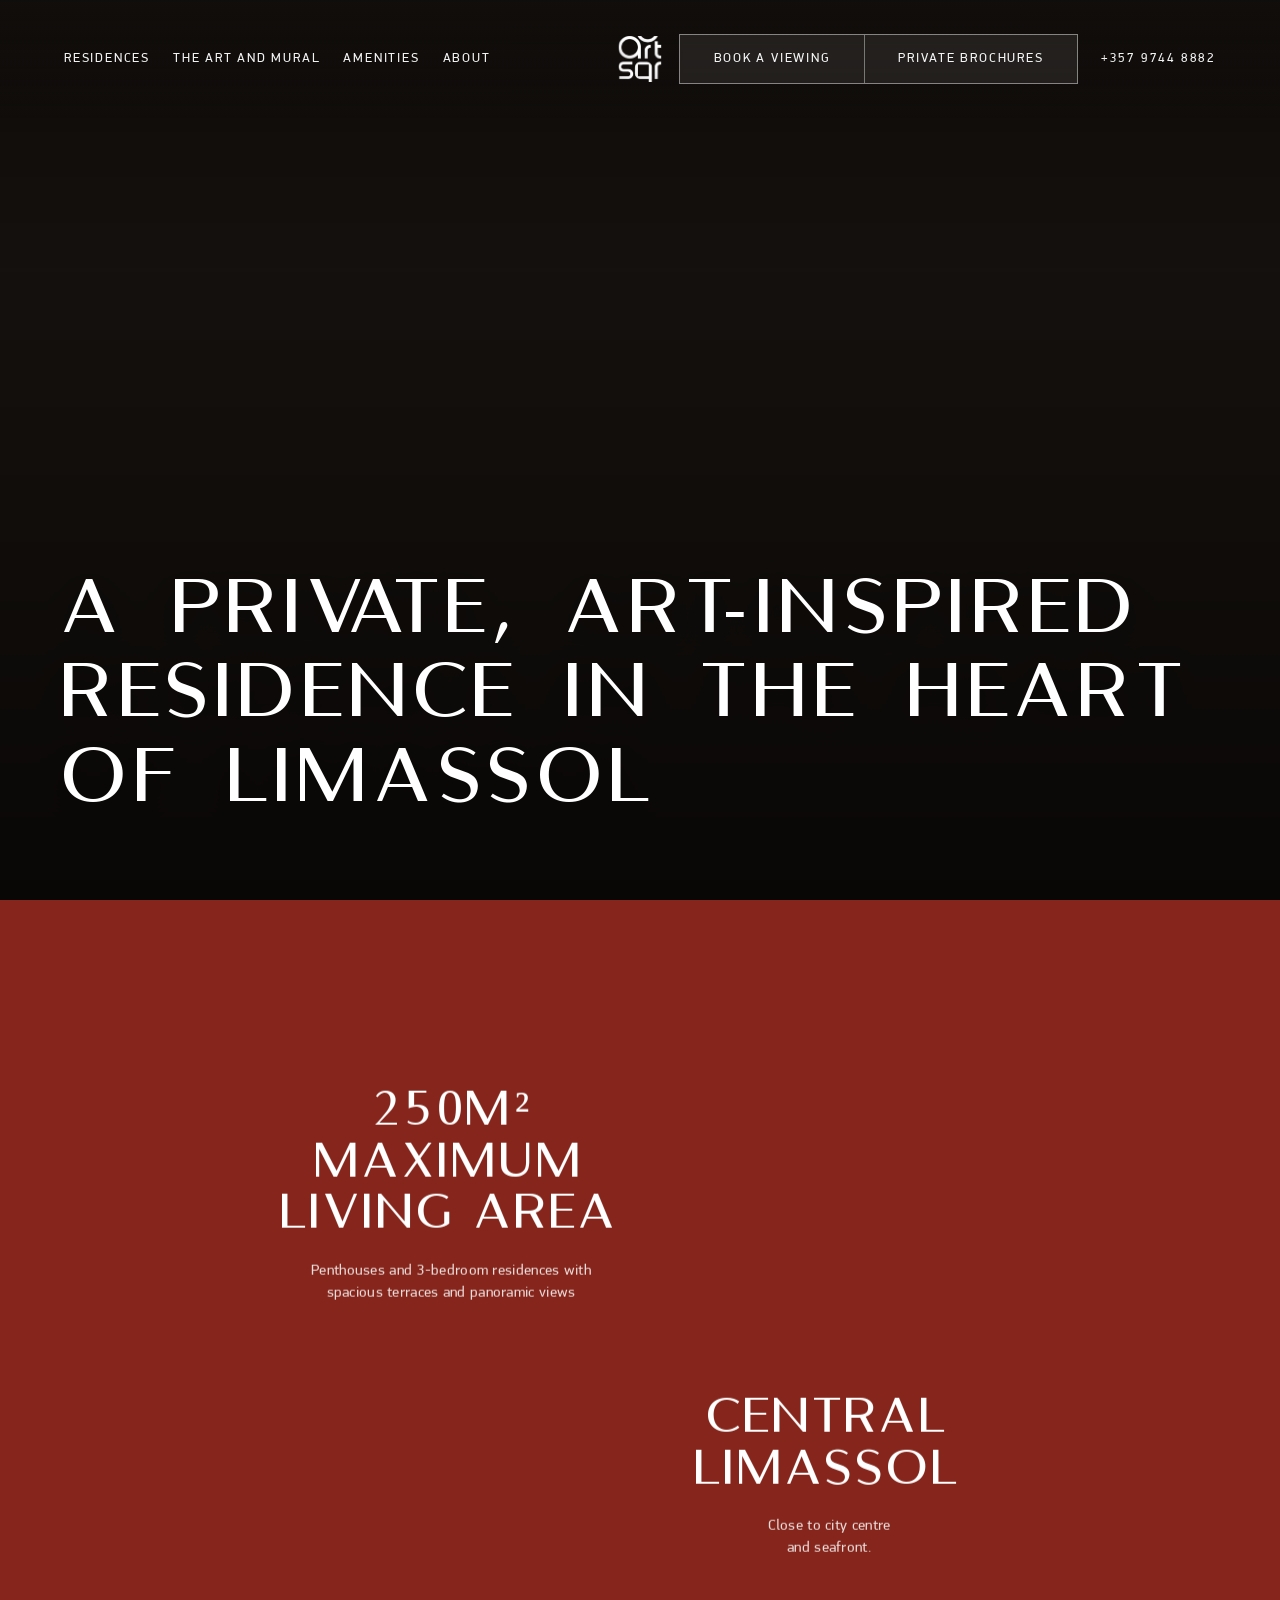
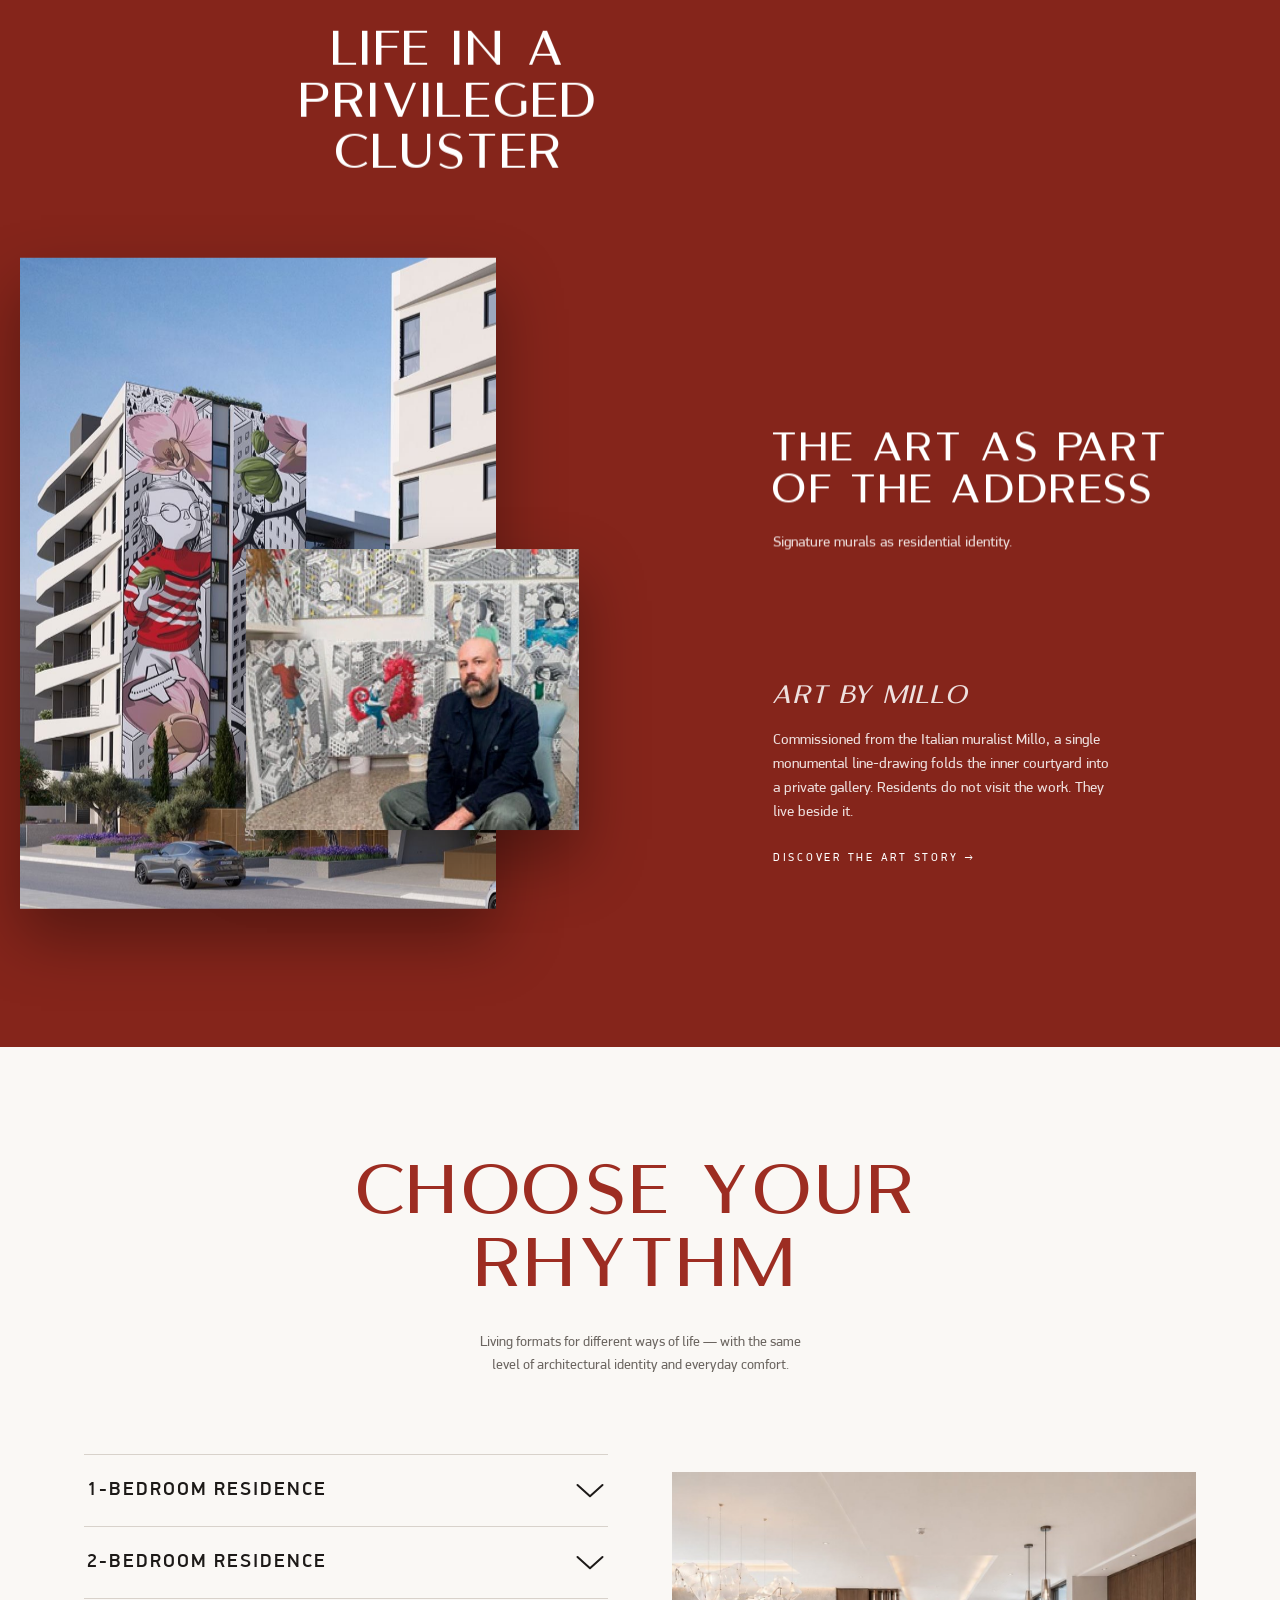
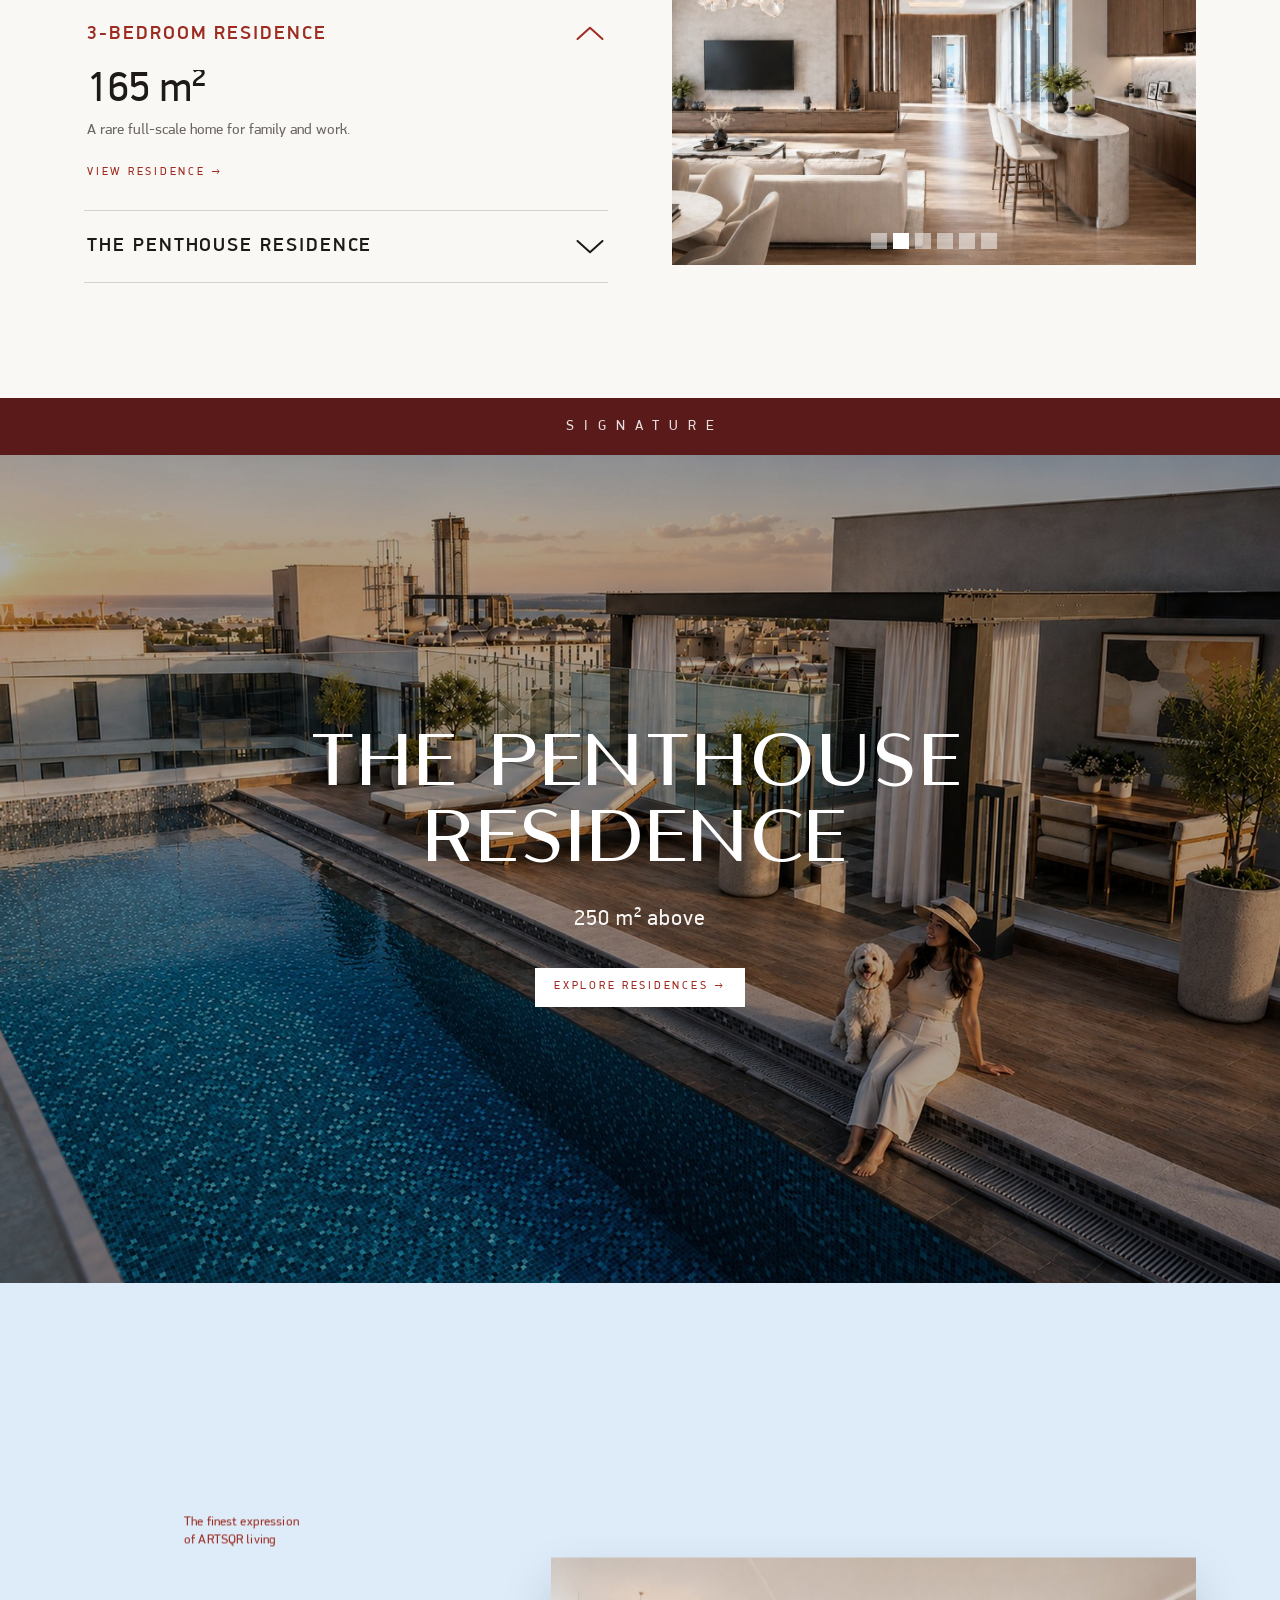
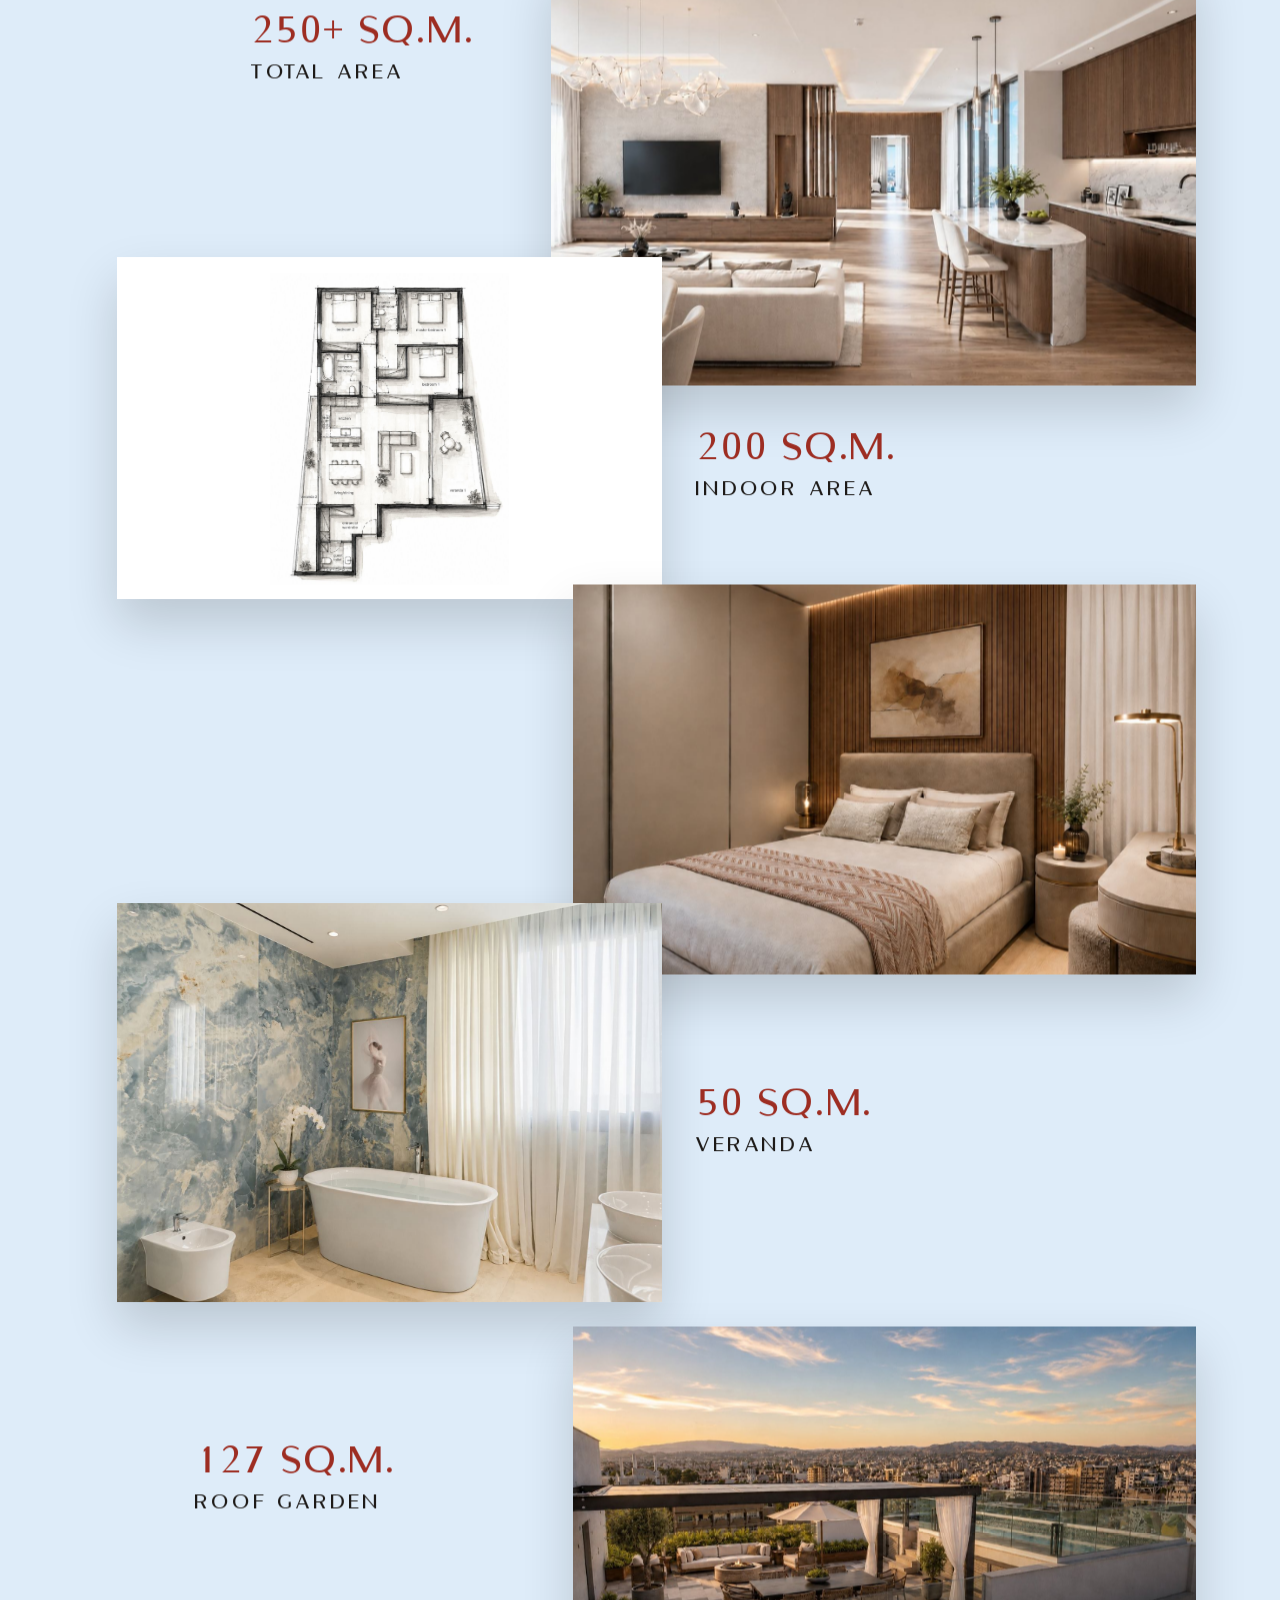
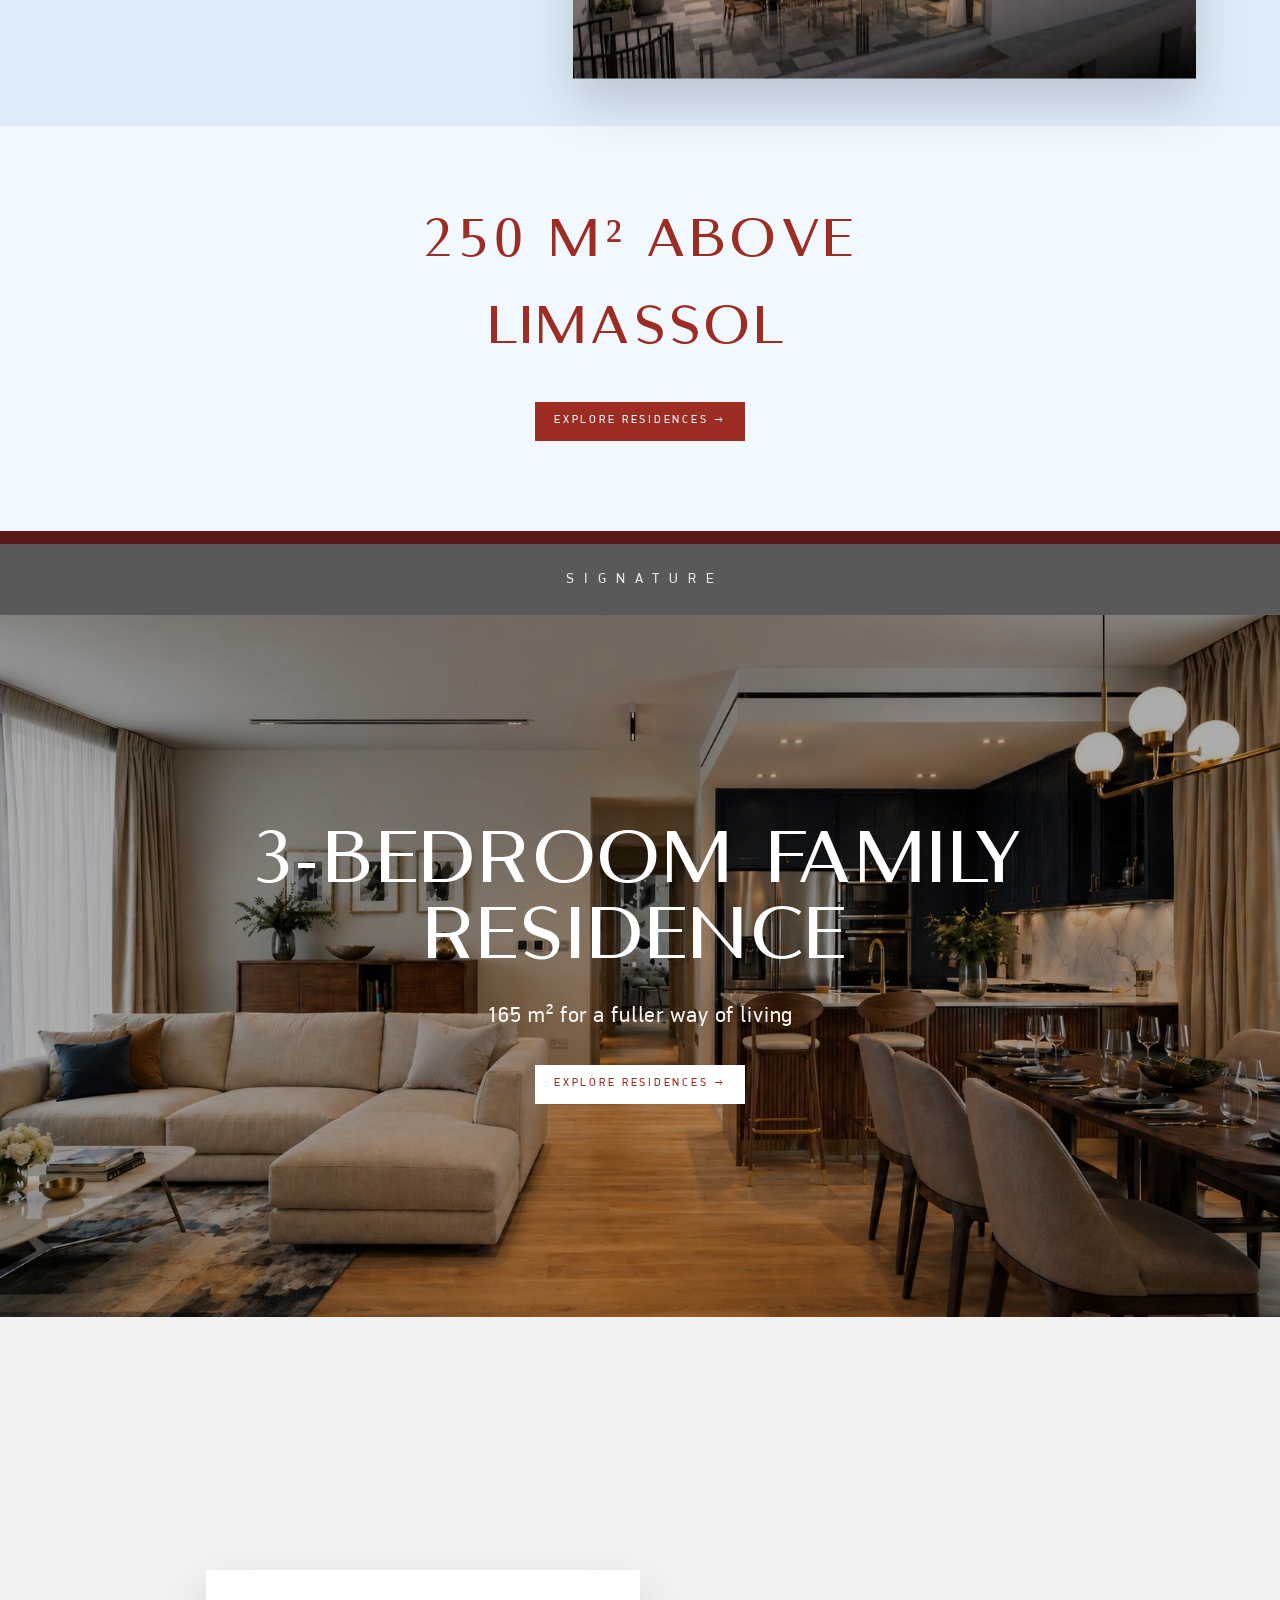
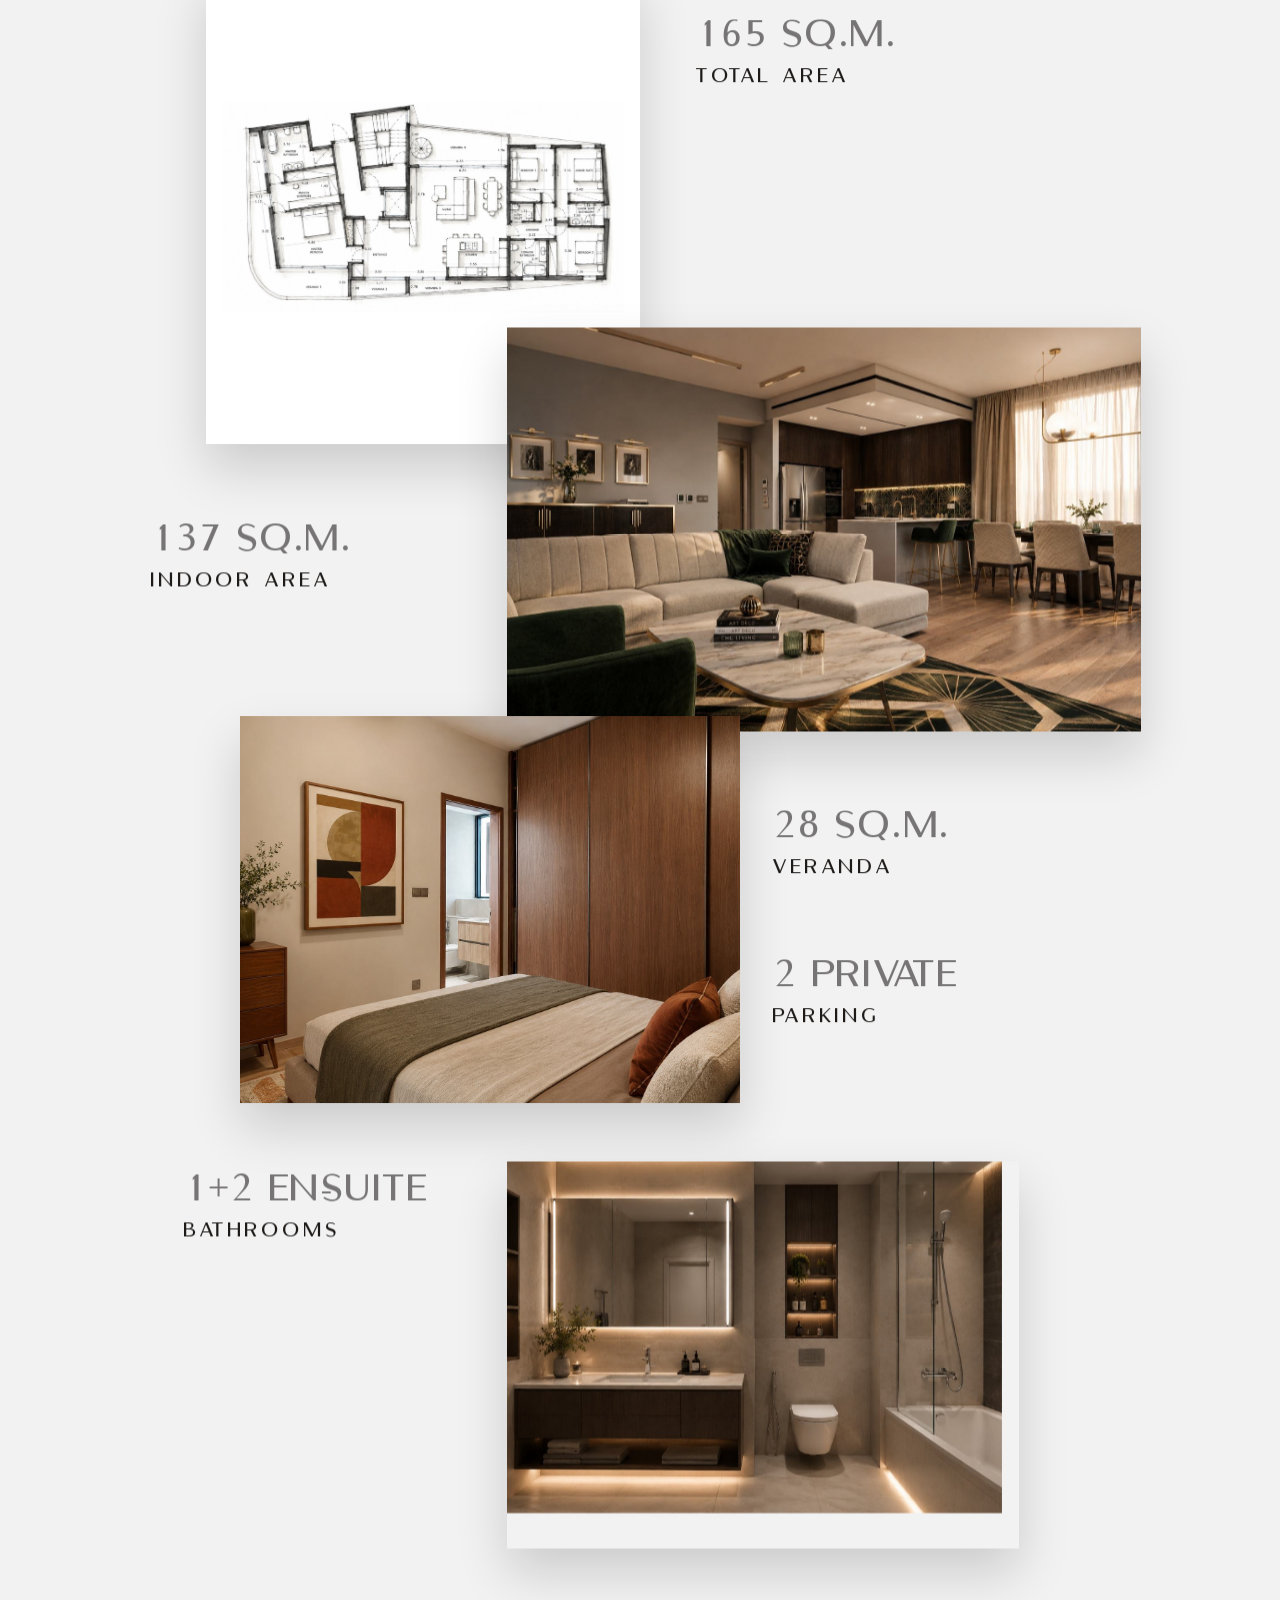
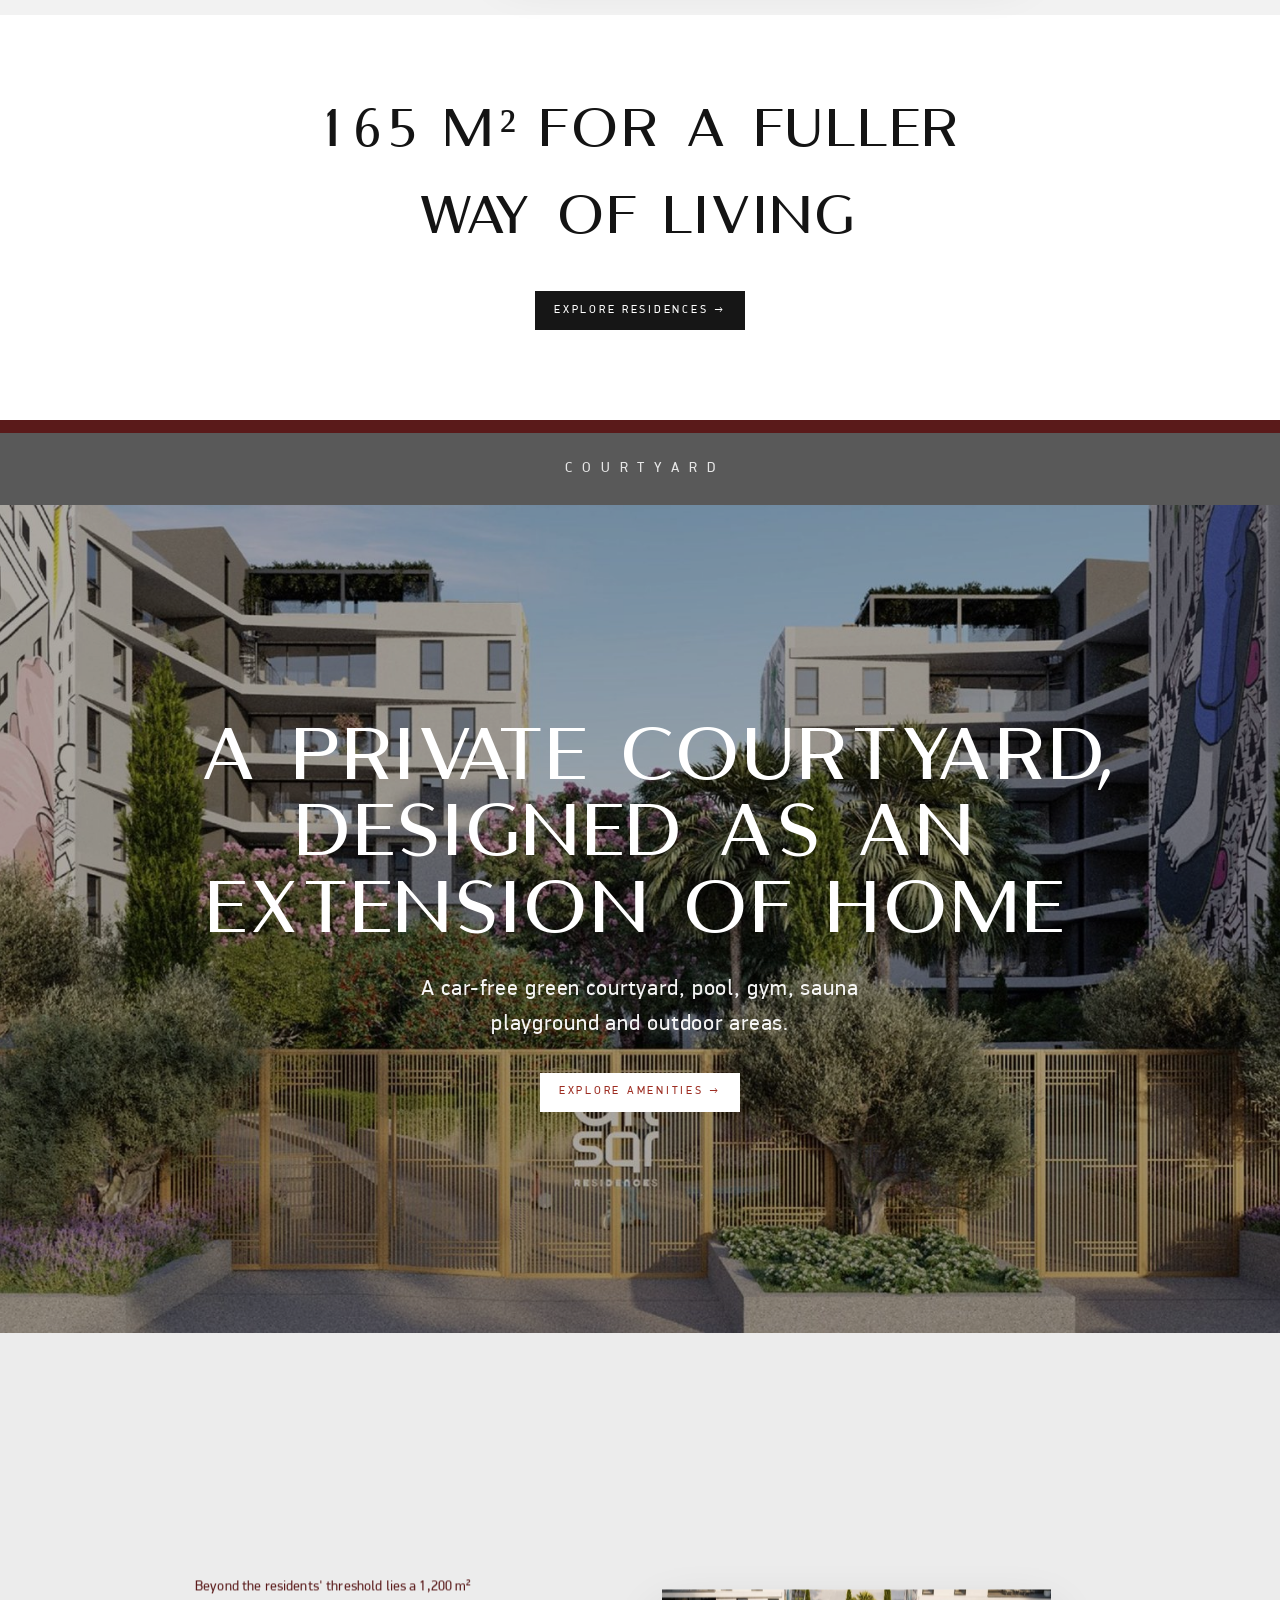
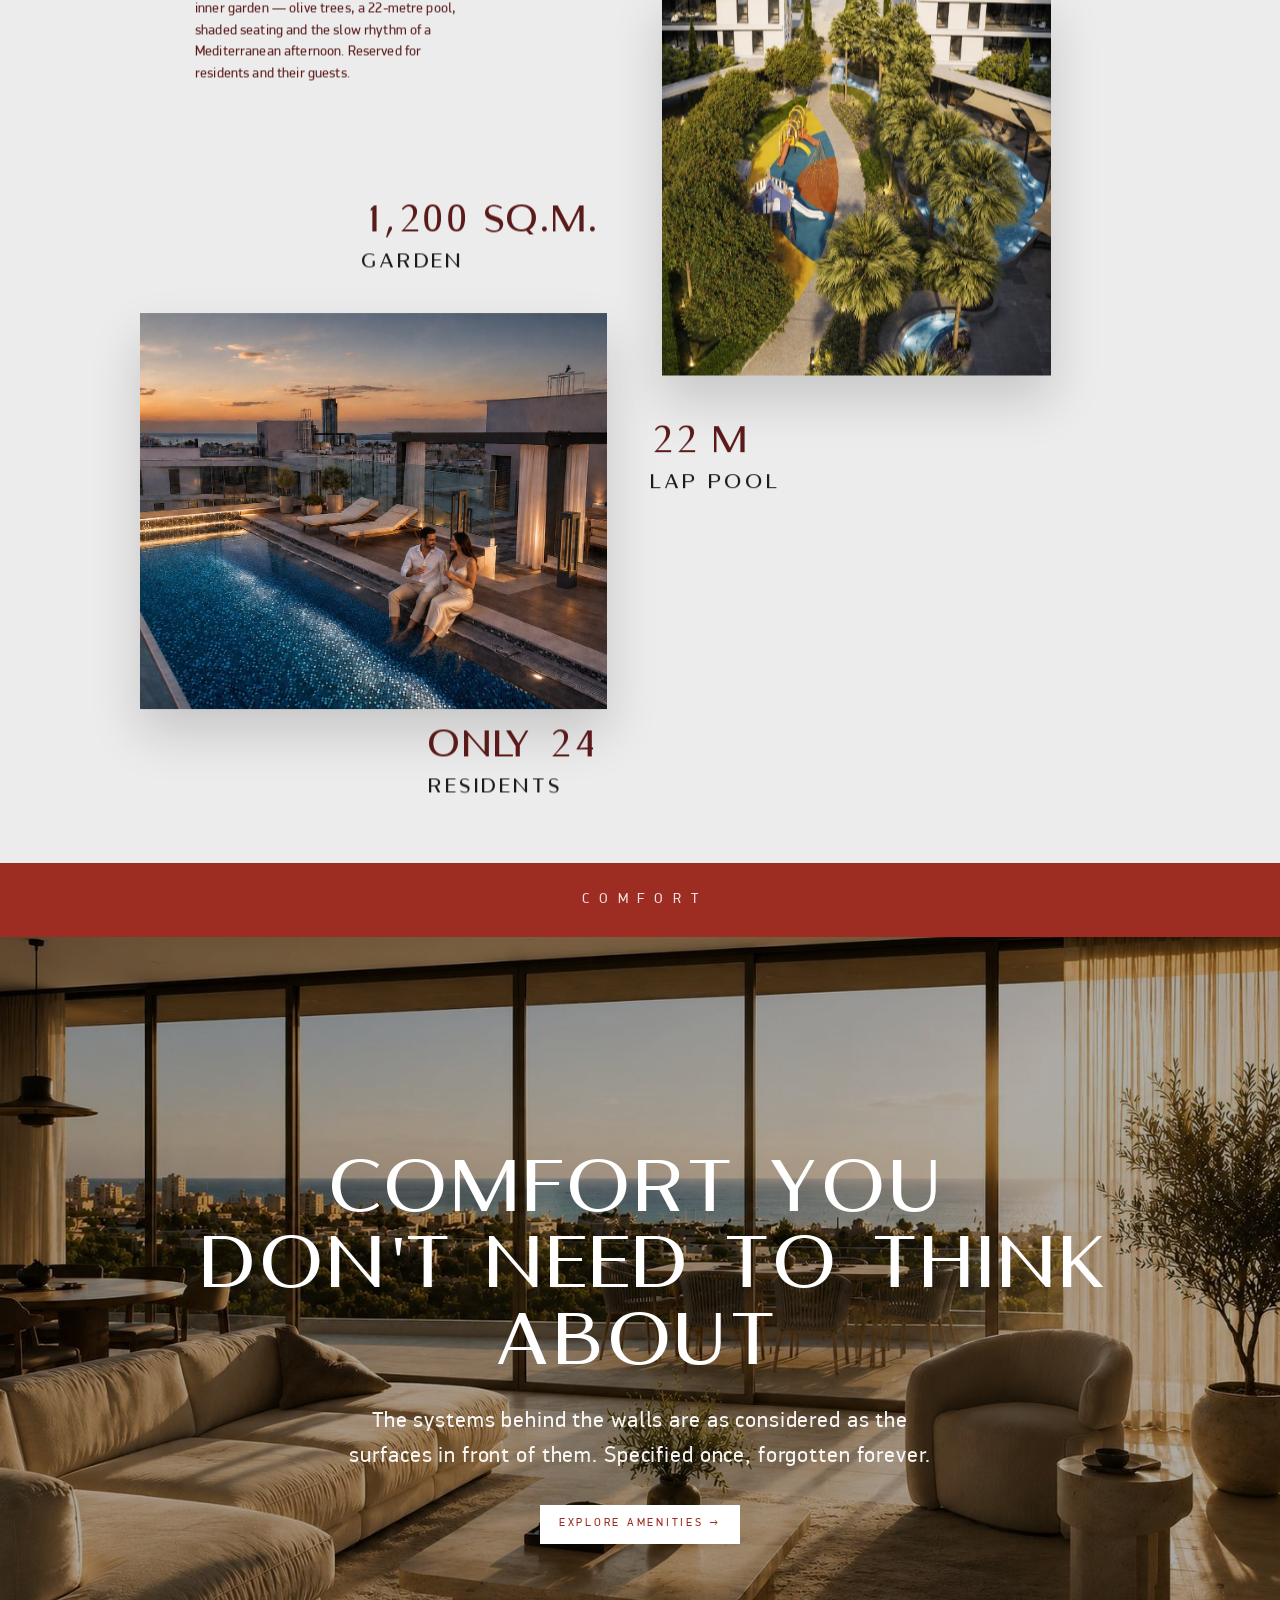
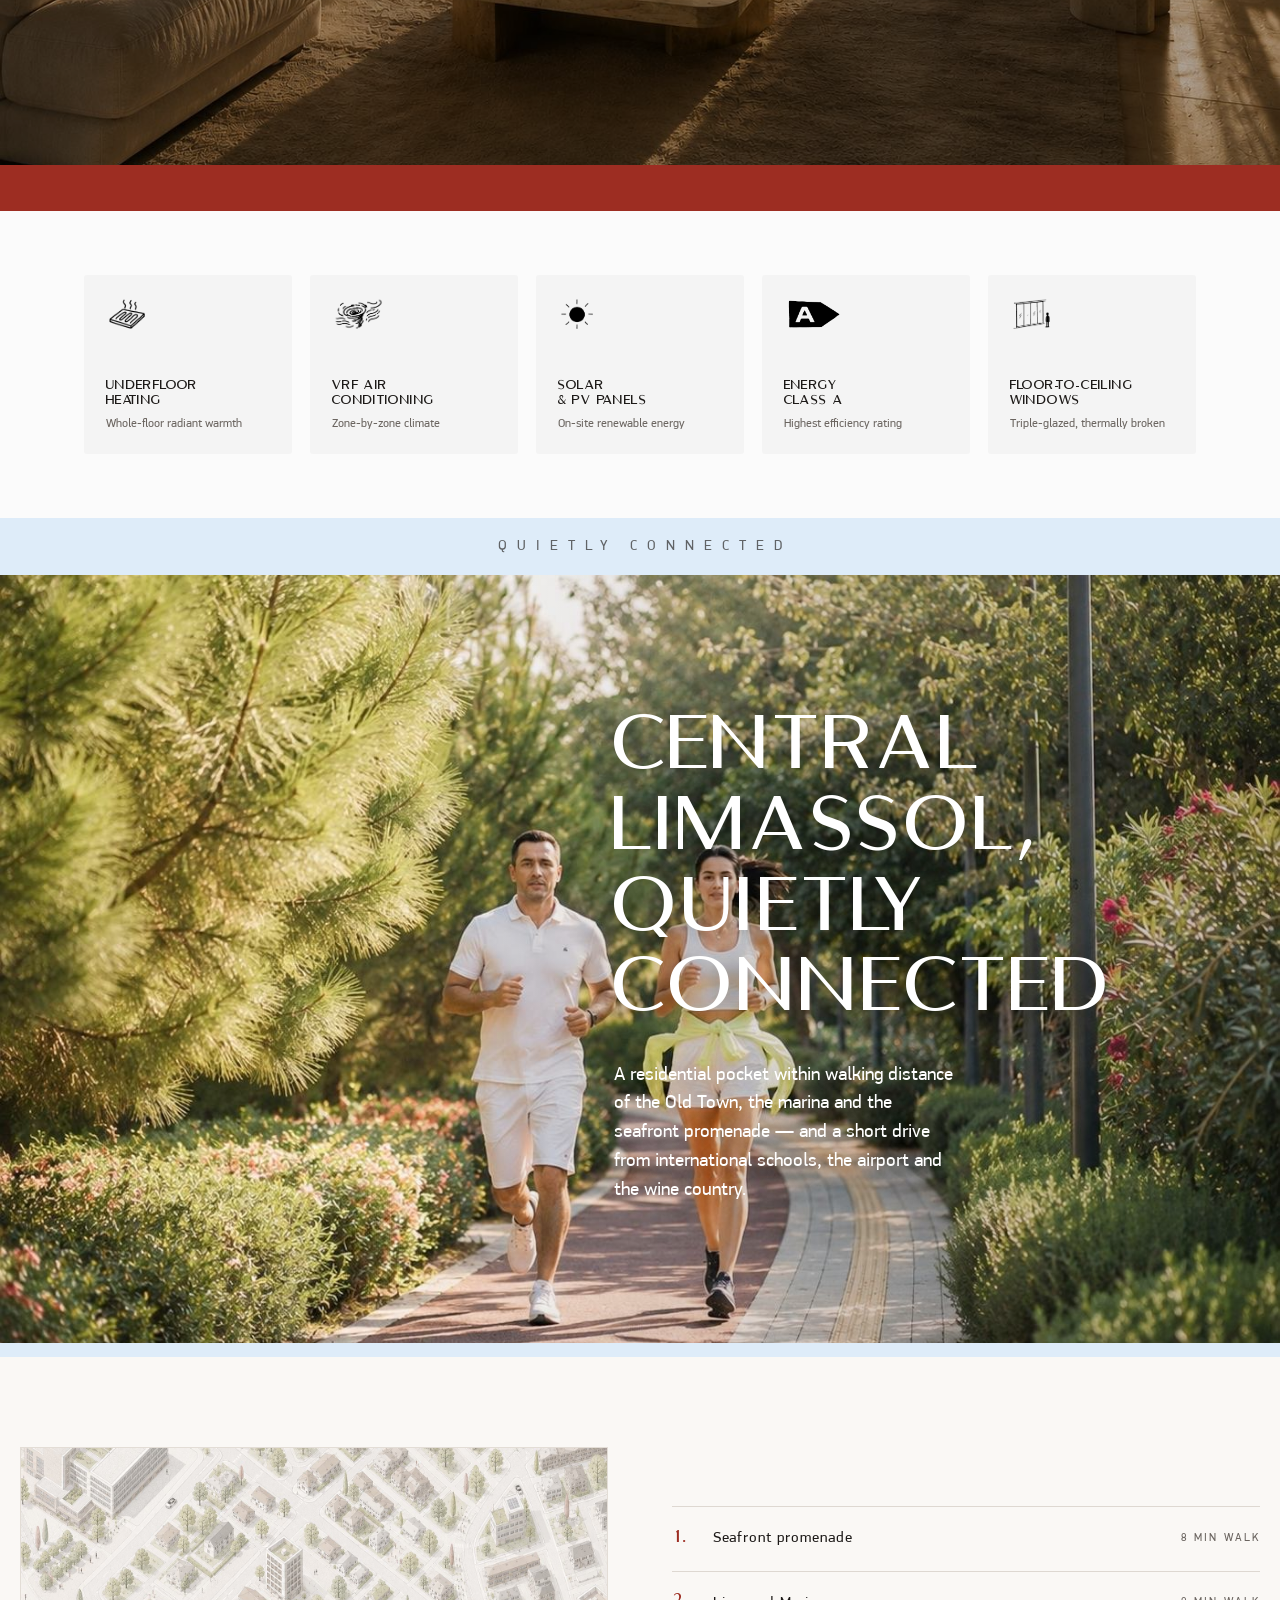
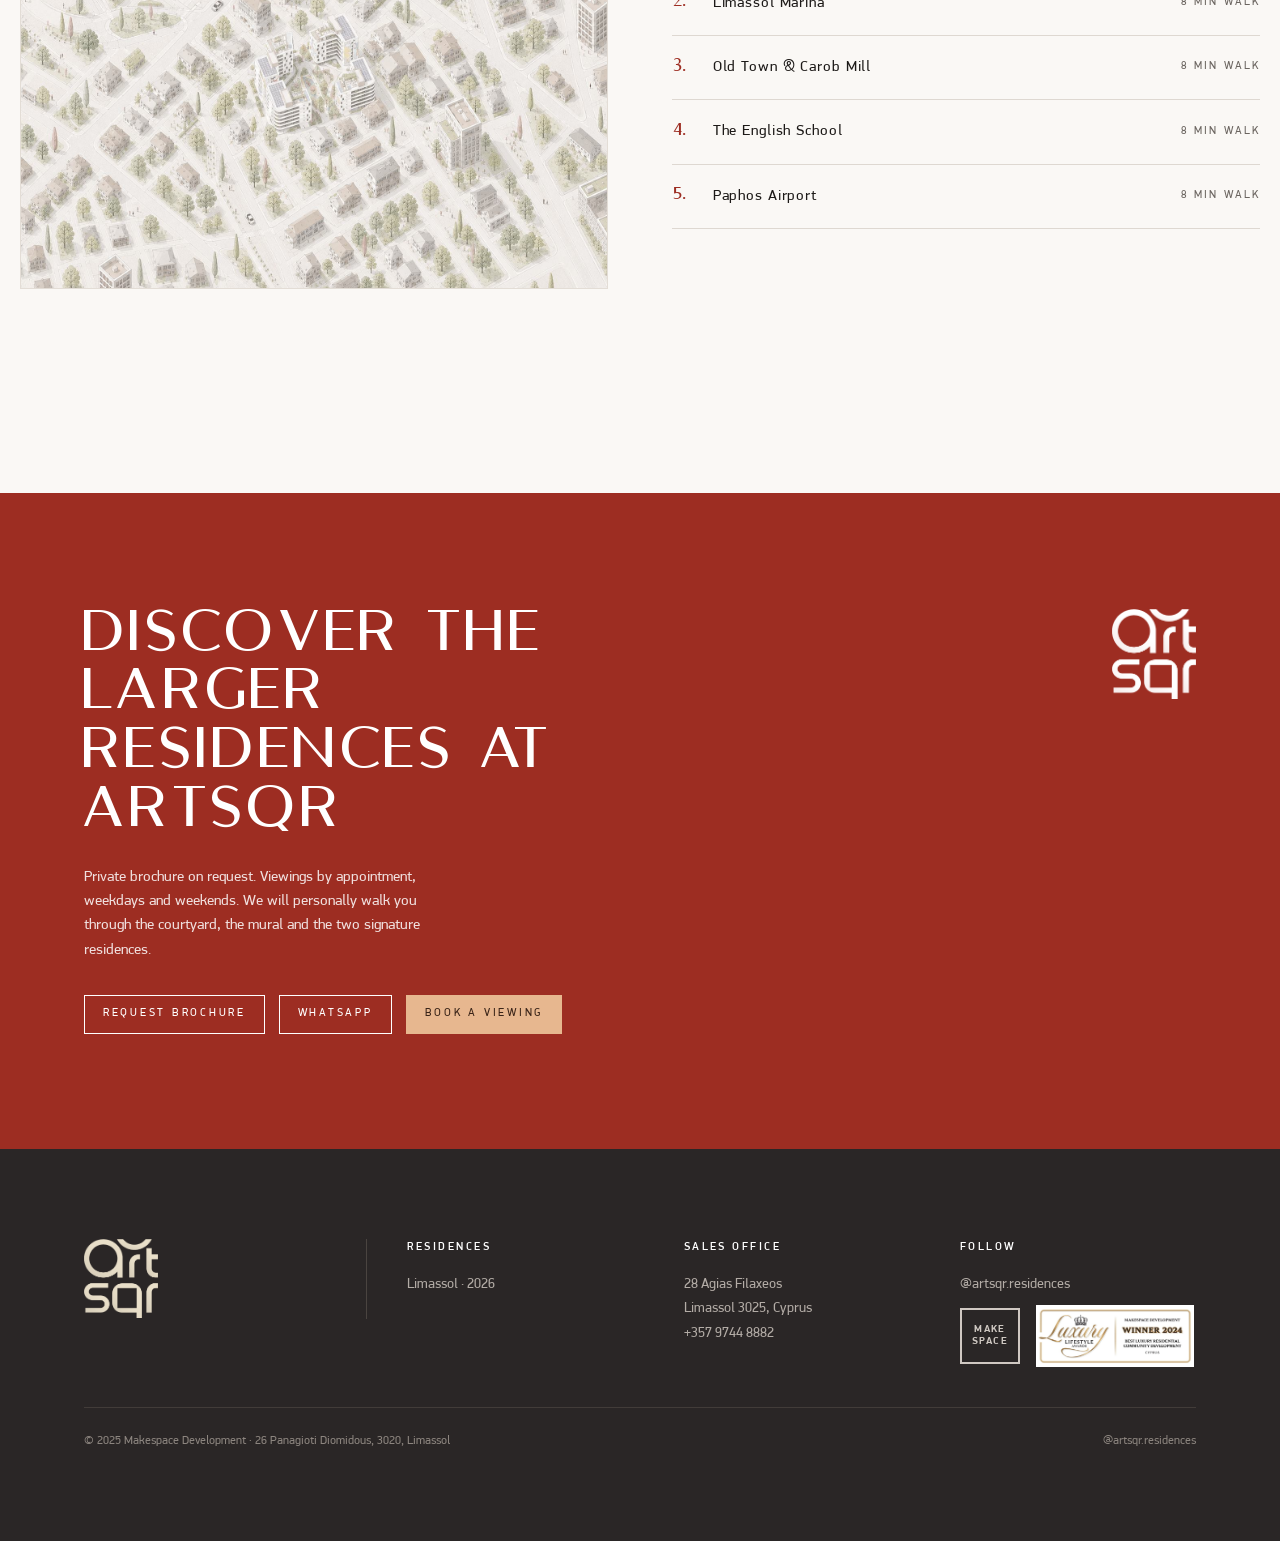
==== commit 6df86002: "Cache-bust joggers image (rename) so browsers fetch the fresh file https://claude.ai/code/session_01" ====
--- a/index.html
+++ b/index.html
@@ -284,7 +284,7 @@
 <!-- ================= QUIETLY CONNECTED ================= -->
 <div class="band band--quiet" id="about"><span class="label">Quietly connected</span></div>
 <section class="connect-feat">
-  <img src="assets/img/joggers.jpg" alt="Residents jogging near the ARTSQR neighbourhood in Limassol">
+  <img src="assets/img/joggers-connected.jpg" alt="Residents jogging near the ARTSQR neighbourhood in Limassol">
   <div class="connect-feat__text">
     <h2 class="display"><span>Central</span><span>Limassol,</span><span>quietly</span><span>connected</span></h2>
     <p>A residential pocket within walking distance of the Old Town, the marina and the seafront promenade — and a short drive from international schools, the airport and the wine country.</p>
--- a/css/style.css
+++ b/css/style.css
@@ -510,9 +510,9 @@
    QUIETLY CONNECTED + MAP
    =========================================================== */
 /* full-width image with the text overlaid on the right */
-.connect-feat{position:relative;width:100%;min-height:clamp(460px,50vw,700px);
+.connect-feat{position:relative;width:100%;min-height:clamp(500px,60vw,900px);
   overflow:hidden;display:flex;align-items:center}
-.connect-feat > img{position:absolute;inset:0;width:100%;height:100%;object-fit:cover}
+.connect-feat > img{position:absolute;inset:0;width:100%;height:100%;object-fit:cover;object-position:center}
 .connect-feat::after{content:"";position:absolute;inset:0;
   background:linear-gradient(90deg,rgba(0,0,0,0) 30%,rgba(0,0,0,.18) 72%)}
 .connect-feat__text{position:relative;z-index:2;margin-left:auto;
